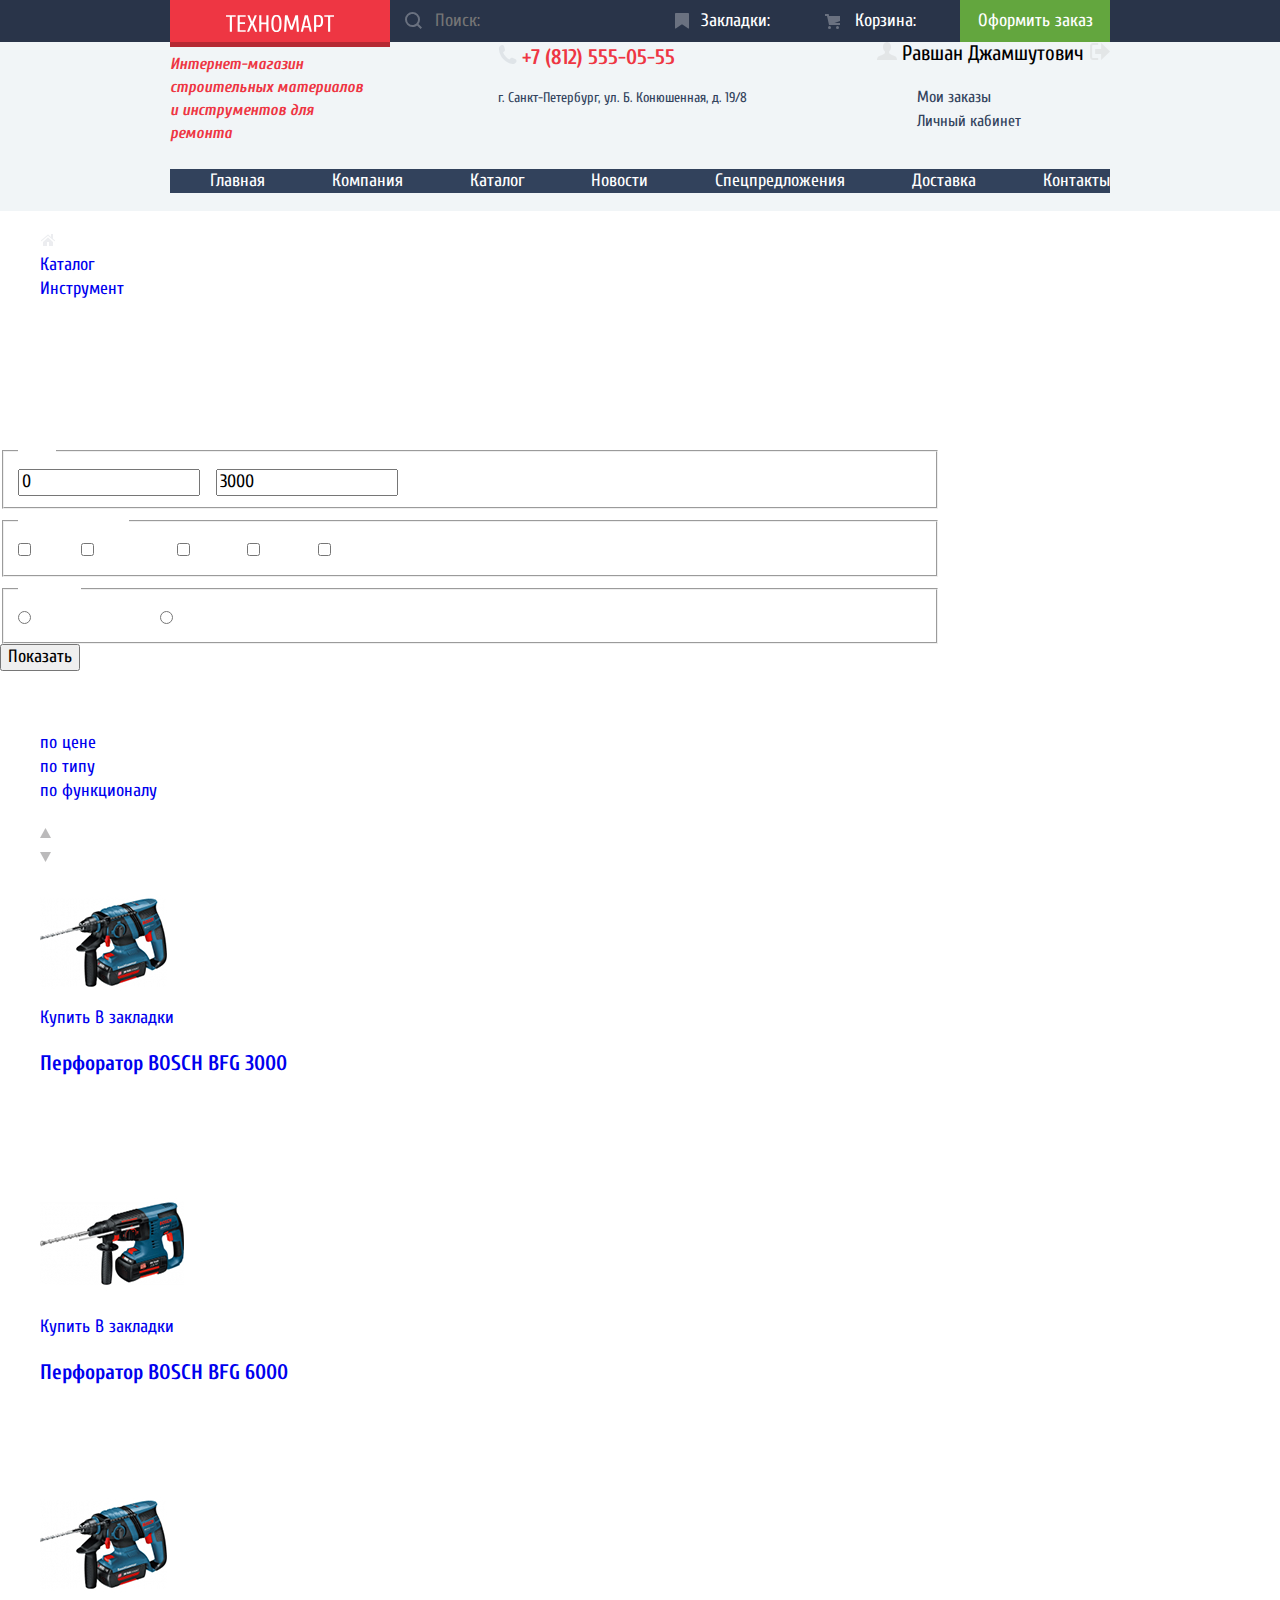
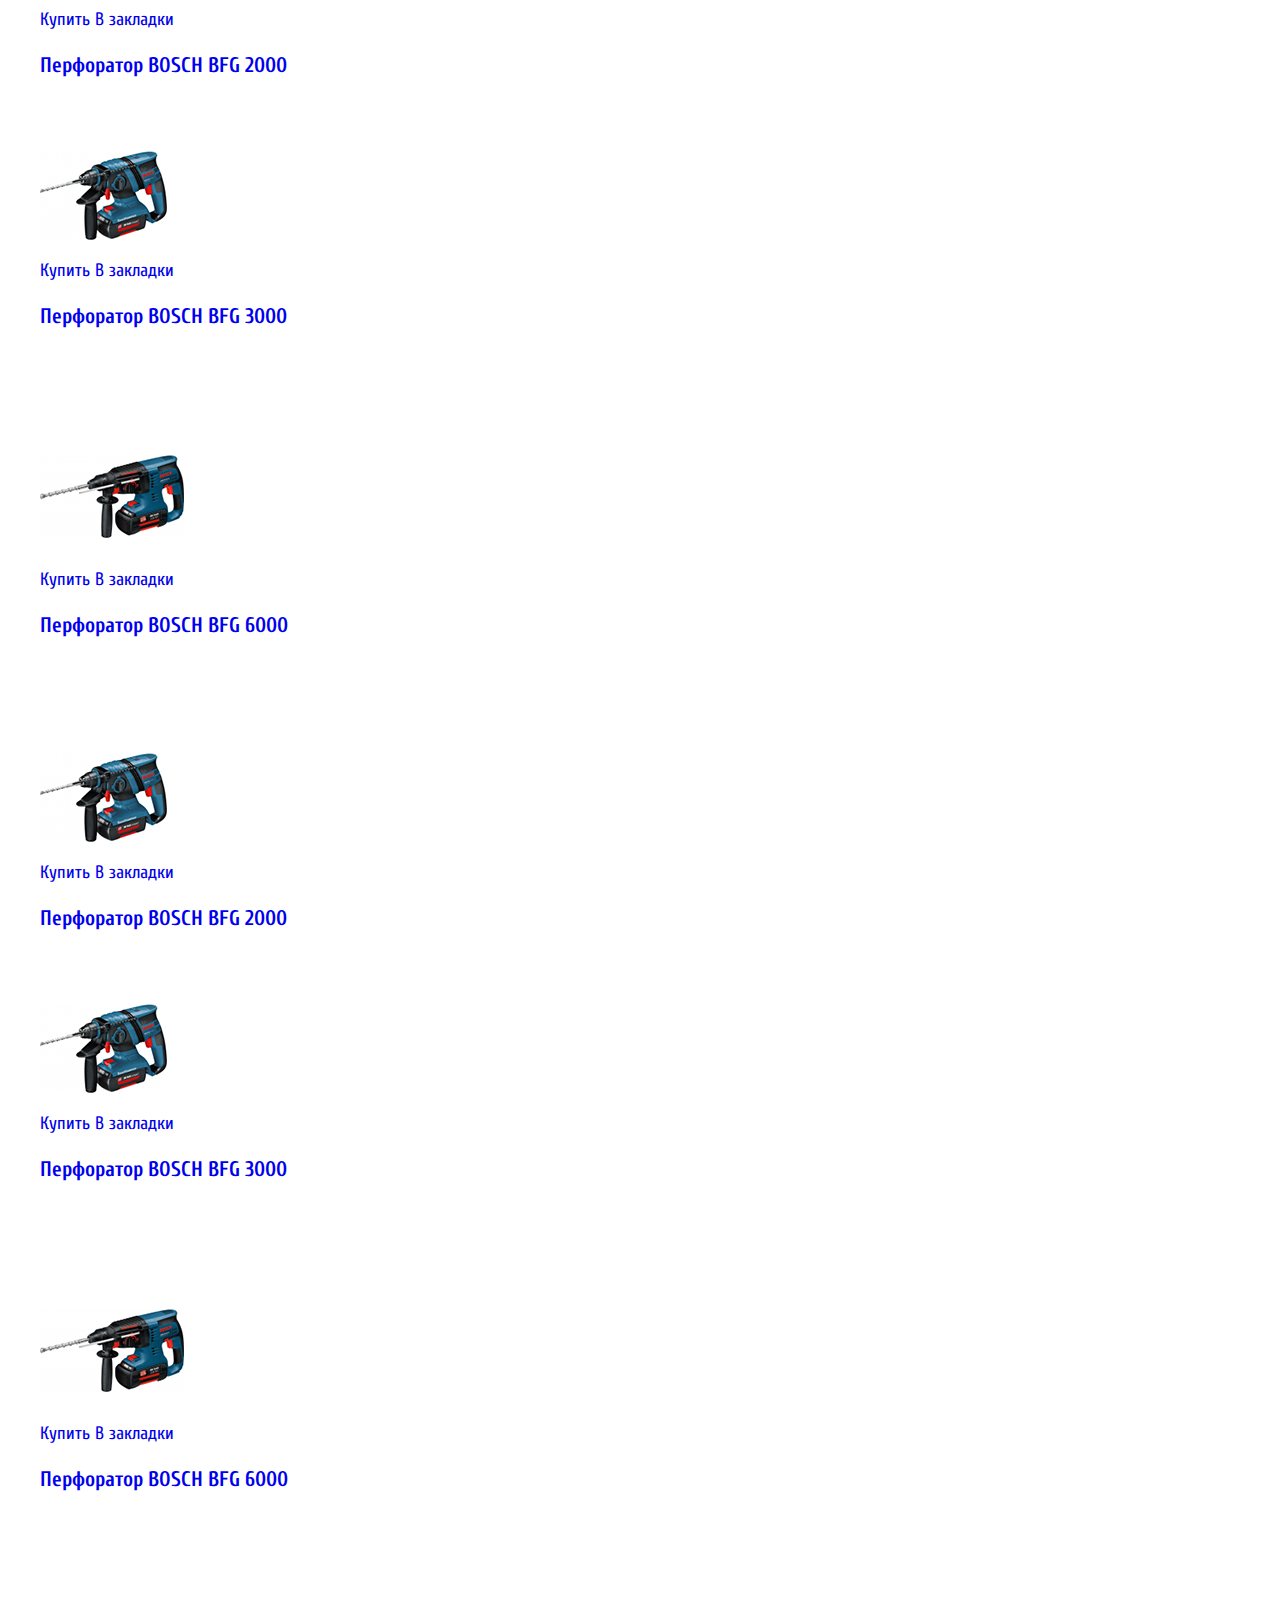
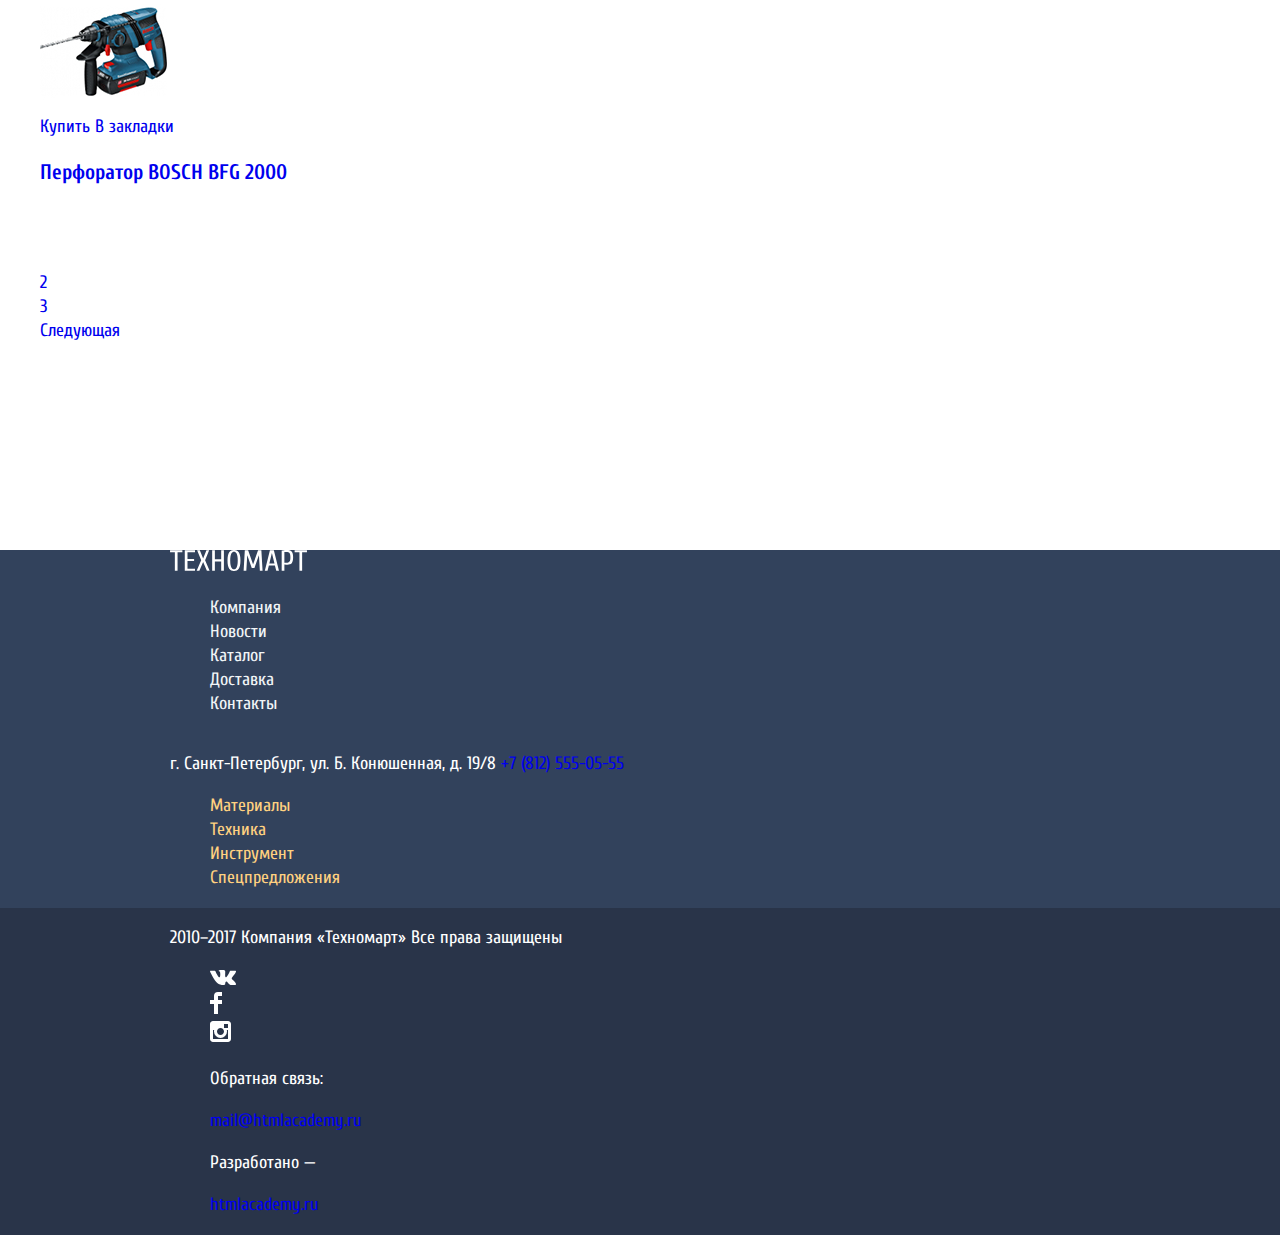
==== catalog.html @ f9fafc0a "доделала замечания" ====
<!DOCTYPE html>
<html lang="ru">
<head>
  <meta charset="utf-8">
  <title>HTML Academy: Техномарт</title>
  <link href="https://fonts.googleapis.com/css2?family=Cuprum:ital,wght@0,400;0,700;1,400;1,700&display=swap" rel="stylesheet">
  <link href="https://fonts.googleapis.com/css2?family=Cuprum:ital,wght@0,400;0,700;1,400;1,700&family=PT+Sans:wght@400;700&display=swap" rel="stylesheet">
  <link rel="stylesheet" href="css/normalize.css">
  <link rel="stylesheet" href="css/style.css">
</head>
<body>

<header class="header-block">
  <div class="header-top-wrapper">
    <div class="header-top">
      <a class="header-top__logo" aria-label="Логотип техномарт">
        <img src="img/logo-technomart.svg" width="108" height="18" alt="Техномарт">
      </a>
      <form class="header-top__search" method="get" action="https://echo.htmlacademy.ru/" name="search" autocomplete="off" aria-label="форма поиска">
        <label>
          <input class="header-top__search-field" type="search" name="search" placeholder="Поиск:">
          <svg xmlns="http://www.w3.org/2000/svg" width="17" height="17" viewBox="0 0 17 17"><path fill="#ffffff" d="M17 15.586l-3.542-3.542A7.465 7.465 0 0 0 15 7.5 7.5 7.5 0 1 0 7.5 15c1.71 0 3.282-.579 4.544-1.542L15.586 17 17 15.586zM2 7.5C2 4.467 4.467 2 7.5 2 10.532 2 13 4.467 13 7.5c0 3.032-2.468 5.5-5.5 5.5A5.506 5.506 0 0 1 2 7.5z"/>
          </svg>
        </label>
      </form>
      <div class="header-top__content-right">
        <a class="header-top__btn" href="#nowhere" aria-label="Перейти к закладкам">
          <svg xmlns="http://www.w3.org/2000/svg" width="14" height="16" viewBox="0 0 14 16">
            <path fill="#ffffff"
                  d="M14 15c0 .55-.368.741-.818.426l-5.363-3.765c-.45-.315-1.187-.315-1.637 
                  0L.818 15.426C.368 15.741 0 15.55 0 15V1c0-.55.45-1 1-1h12c.55 0 1 .45 1 1v14z"/>
          </svg>
          <span class="header-top__content-right--icons header-top__btn--bookmark">Закладки:</span>
        </a>
        <a class="header-top__btn" href="#nowhere" aria-label="Перейти к корзине">
          <svg xmlns="http://www.w3.org/2000/svg" width="15" height="15" viewBox="0 0 15 15">
            <circle fill="#ffffff" cx="4.5" cy="13.5" r="1.5"/>
            <circle fill="#ffffff" cx="12.5" cy="13.5" r="1.5"/>
            <path fill="#ffffff" d="M15 2H4.07l-.422-2H0v2h2.031l1.985 9H15V9H9.441L15 6.951z"/>
          </svg>
          <span class="header-top__content-right--icons header-top__btn--basket">Корзина:</span>
        </a>
        <a class="header-top__btn header-top__btn--green" href="#nowhere" aria-label="Перейти к корзине">
          <span class="header-top__content-right--icons header-top__btn--order">Оформить заказ</span>
        </a>
      </div>
    </div>
  </div>

  <div class="header-middle">
    <h1 class="header-middle__page-title">Интернет-магазин строительных материалов и инструментов для ремонта</h1>
    <div class="header-middle__phone-btn">
      <a class="header-middle__phone-number" href="tel:+78125550555" aria-label="Позвонить по тел +7 (812) 555-05-55">
        <svg xmlns="http://www.w3.org/2000/svg" width="19" height="19" viewBox="0 0 19 19">
          <path fill="#B7BFC8" d="M15.572 18.985h-.941c-4.129-.488-7.157-2.408-9.359-4.864C3.062 11.66 1.318 8.492.978
              4.228V3.084c.078-.774.459-1.304.898-1.757C2.425.766 3.25.044 4.002.019c.554-.018 1.5.38 1.879.899.329.446.504
              1.339.656 2.003.154.671.505 1.643.408 2.289-.148 1.007-1.487 1.434-1.879 2.166 1.307 3.135 3.443 5.439 6.293
              7.031.715-.392 1.346-1.572 2.332-1.595.359-.009.818.178 1.184.286.402.121.75.275 1.104.408.596.224 1.648.521
              2.004 1.021.365.513.57 1.356.49 1.879-.164 1.041-1.879 2.197-2.901 2.579z"/>
        </svg>
        +7 (812) 555-05-55
      </a>
      <p class="header-middle__adress">г. Санкт-Петербург, ул. Б. Конюшенная, д. 19/8</p>
    </div>

    <div class="header-middle__login">
      <a class="header-middle__btn-authorization" href="#nowhere">
        <svg xmlns="http://www.w3.org/2000/svg" width="20" height="18" viewBox="0 0 20 18">
          <path fill="#c5c5c5"  d="M17.881 14.166c-2.144-.735-4.256-1.666-5.207-2.39-.657-.501-.77-1.618-.517-2.415
          1.118-.903 1.864-2.477 1.864-4.278C14.021 2.276 12.221 0 10 0S5.979 2.276 5.979 5.083c0 1.801.746 3.374 1.863
          4.277.253.798.141 1.915-.517 2.416-.95.724-3.063 1.654-5.207 2.39S0 18 0 18h20s.025-3.099-2.119-3.834z"/>
        </svg>
        Равшан Джамшутович
        <svg xmlns="http://www.w3.org/2000/svg" width="21" height="17" viewBox="0 0 21 17">
          <g fill="#c5c5c5">
            <path fill="#c5c5c5" d="M21 8.5L12.125 0v6h-6v5h6v6z"/>
            <path fill="#c5c5c5"
                  d="M3.106 13.952V3.048c.018-.376.171-1.057 1.01-1.057h5.027V0H4.116C1.938 0 1.112 1.81 1.087
                  3.027v10.946C1.112 15.189 1.938 17 4.116 17h5.027v-1.99H4.116c-.839 0-.992-.683-1.01-1.058z"/>
          </g>
        </svg>
      </a>
      <ul class="header-middle__menu">
        <li>
          <a class="header-middle__menu-btn" href="#nowhere" aria-label="Перейти в заказы">Мои заказы</a>
        </li>
        <li>
          <a class="header-middle__menu-btn" href="#nowhere" aria-label="Перейти в личный кабинет">Личный кабинет</a>
        </li>
      </ul>
    </div>
  </div>

  <nav class="header-bottom">
    <ul class="header-bottom__navigation">
      <li>
        <a class="header-bottom__navigation--btn">Главная</a>
      </li>
      <li>
        <a class="header-bottom__navigation--btn" href="#nowhere" aria-label="Перейти к информации о компании">Компания</a>
      </li>
      <li>
        <a class="header-bottom__navigation--btn" href="catalog.html" aria-label="Перейти к обзору каталога">Каталог</a>
      </li>
      <li>
        <a class="header-bottom__navigation--btn" href="#nowhere" aria-label="Перейти к обзору новостей">Новости</a>
      </li>
      <li>
        <a class="header-bottom__navigation--btn" href="#nowhere" aria-label="Перейти к обзору спецпредложений">Спецпредложения</a>
      </li>
      <li>
        <a class="header-bottom__navigation--btn" href="#nowhere" aria-label="Перейти в раздел доставка">Доставка</a>
      </li>
      <li>
        <a class="header-bottom__navigation--btn" href="#nowhere" aria-label="Посмотреть контакты">Контакты</a>
      </li>
    </ul>
  </nav>
</header>

<main class="main-block-catalog">

  <ul class="breadcrumbs">
    <li>
      <a class="breadcrumbs__item" href="index.html">
        <svg xmlns="http://www.w3.org/2000/svg" width="15" height="12" viewBox="0 0 15 12">
          <g fill="#C1C6CE">
            <path d="M3 8v4h4V8h2v4h4V8L8 3.516z"/>
            <path
              d="M14.831 6.365L13 4.751V0h-2v2.987L8.332.635c-.02-.017-.043-.023-.064-.037a.465.465 0 0 
              0-.08-.047.551.551 0 0 0-.095-.024C8.062.521 8.032.515 8 .515c-.031 0-.061.006-.092.012a.46.46 
              0 0 0-.095.025c-.028.011-.053.029-.08.046-.021.014-.045.02-.064.037l-6.498 5.73a.501.501 0 0 0
                .33.875.497.497 0 0 0 .331-.125L8 1.677l6.169 5.438a.501.501 0 0 0 .662-.75z"/>
          </g>
        </svg>
      </a>
    </li>
    <li>
      <a class="breadcrumbs__item" href="catalog.html">Каталог</a>
    </li>
    <li>
      <a class="breadcrumbs__item" href="nowhere">Инструмент</a>
    </li>
    <li>
      <a class="breadcrumbs__item">Перфораторы</a>
    </li>
  </ul>

  <section class="main-block-page">
    <h2 class="main-block-page__title">Перфораторы</h2>
    <aside class="sidebar">
      <h3 class="sidebar__filter-name">Фильтр:</h3>
      <form class="sidebar-filter" method="get" action="https://echo.htmlacademy.ru/" name="filter">
        <fieldset class="filter-price">
          <legend>Цена:</legend>
          <div>
            <div></div>
            <div>
              <input type="number" value="0">
              <span>-</span>
              <input type="number" value="3000">
            </div>
          </div>
        </fieldset>
        <fieldset class="filter-producers">
          <legend>Производители:</legend>
          <label>
            <input type="checkbox" name="Bosch">
            <span>Bosch</span>
          </label>
          <label>
            <input type="checkbox" name="Интерскол">
            <span>Интерскол</span>
          </label>
          <label>
            <input type="checkbox" name="Makita">
            <span>Makita</span>
          </label>
          <label>
            <input type="checkbox" name="DeWalt">
            <span>DeWalt</span>
          </label>
          <label>
            <input type="checkbox" name="Hitachi">
            <span>Hitachi</span>
          </label>
        </fieldset>
        <fieldset class="filter-types">
          <legend>Питание:</legend>
          <label>
            <input type="radio" name="radio" value="accumulator">
            <span>Аккумуляторные</span>
          </label>
          <label>
            <input type="radio" name="radio" value="network">
            <span>Сетевые</span>
          </label>
        </fieldset>
        <button type="submit">Показать</button>
      </form>
    </aside>
    <div class="main-sort-block">
      <div class="sort-block">
        <p class="sort-block__filter-name">Сортировка</p>
        <ul>
          <li>
            <a class="sort-block__filter-item" href="#nowhere">по цене</a>
          </li>
          <li>
            <a class="sort-block__filter-item" href="#nowhere">по типу</a>
          </li>
          <li>
            <a class="sort-block__filter-item" href="#nowhere">по функционалу</a>
          </li>
        </ul>
        <ul class="sort-block__filter-icons">
          <li>
            <a class="sort-block__icon-up" href="#nowhere" aria-label="по возрастанию">
              <svg xmlns="http://www.w3.org/2000/svg" width="11" height="10" viewBox="0 0 11 10">
                <path fill="#231F20" d="M5.5 0L0 10h11z"/>
              </svg>
            </a>
          </li>
          <li>
            <a href="sort-block__icon-down" aria-label="по убыванию">
              <svg xmlns="http://www.w3.org/2000/svg" width="11" height="10" viewBox="0 0 11 10">
                <path fill="#231F20" d="M5.5 10L0 0h11"/>
              </svg>
            </a>
          </li>
        </ul>
      </div>
      <ul class="sort-block-catalog">
        <li>
          <article class="block-shop__item">
            <div class="block-shop__item-change">
              <a class="block-shop__image" href="#nowhere">
                <img src="img/bfg3000.jpg" width="127" height="112" alt="Перфоратор BOSCH BFG 3000">
              </a>
              <div class="block-shop__btn">
                <a href="#nowhere">Купить</a>
                <a href="#nowhere">В закладки</a>
              </div>
            </div>
            
            <div>
              <a href="#nowhere">
                <h3>Перфоратор BOSCH BFG 3000</h3>
              </a>
              <del>22500 Р.</del>
              <p>15500 Р.</p>
            </div>            
          </article>
        </li>
        <li>
          <article class="block-shop__item">
            <div class="block-shop__item-change">
              <a class="block-shop__image" href="#nowhere">
                <img src="img/bfg6000.jpg" width="144" height="128" alt="Перфоратор BOSCH BFG 6000">
              </a>
              <div class="block-shop__btn">
                <a href="#nowhere">Купить</a>
                <a href="#nowhere">В закладки</a>
              </div>
            </div>
           
            <div>
              <a href="#nowhere">
                <h3>Перфоратор BOSCH BFG 6000</h3>
              </a>
              <del>30500 Р.</del>
              <p>25500 Р.</p>
            </div>     
          </article>
        </li>
        <li>
          <article class="block-shop__item">
            <div class="block-shop__item-change">
              <a class="block-shop__image" href="#nowhere">
                <img src="img/bfg2000.jpg" width="127" height="112" alt="Перфоратор BOSCH BFG 2000">
              </a>
              <div class="block-shop__btn">
                <a href="#nowhere">Купить</a>
                <a href="#nowhere">В закладки</a>
              </div>
            </div>
            
            <div>
              <a href="#nowhere">
                <h3>Перфоратор BOSCH BFG 2000</h3>
              </a>
              <p>12500 Р.</p>
            </div>         
          </article>
        </li>
        <li>
          <article class="block-shop__item">
            <div class="block-shop__item-change">
              <a class="block-shop__image" href="#nowhere">
                <img  src="img/bfg3000.jpg" width="127" height="112" alt="Перфоратор BOSCH BFG 3000">
              </a>
              <div class="block-shop__btn">
                <a href="#nowhere">Купить</a>
                <a href="#nowhere">В закладки</a>
              </div>
            </div>
           
            <div>
              <a href="#nowhere">
                <h3>Перфоратор BOSCH BFG 3000</h3>
              </a>
              <del>22500 Р.</del>
              <p>15500 Р.</p>
            </div>           
          </article>
        </li>
        <li>
          <article class="block-shop__item">
            <div class="block-shop__item-change">
              <a class="block-shop__image" href="#nowhere">
                <img src="img/bfg6000.jpg" width="144" height="128" alt="Перфоратор BOSCH BFG 6000">
              </a>
              <div class="block-shop__btn">
                <a href="#nowhere">Купить</a>
                <a href="#nowhere">В закладки</a>
              </div>
            </div>
            
            <div>
              <a href="#nowhere">
                <h3>Перфоратор BOSCH BFG 6000</h3>
              </a>
              <del>30500 Р.</del>
              <p>25500 Р.</p>
            </div>
          </article>
        </li>
        <li>
          <article class="block-shop__item">
            <div class="block-shop__item-change">
              <a class="block-shop__image" href="#nowhere">
                <img src="img/bfg2000.jpg" width="127" height="112" alt="Перфоратор BOSCH BFG 2000">
              </a>
              <div class="block-shop__btn">
                <a href="#nowhere">Купить</a>
                <a href="#nowhere">В закладки</a>
              </div>
            </div>
            
            <div>
              <a href="#nowhere">
                <h3>Перфоратор BOSCH BFG 2000</h3>
              </a>
              <p>12500 Р.</p>
            </div>
          </article>
        </li>
        <li>
          <article class="block-shop__item">
            <div class="block-shop__item-change">
              <a class="block-shop__image" href="#nowhere">
                <img  src="img/bfg3000.jpg" width="127" height="112" alt="Перфоратор BOSCH BFG 3000">
              </a>
              <div class="block-shop__btn">
                <a href="#nowhere">Купить</a>
                <a href="#nowhere">В закладки</a>
              </div>
            </div>
            
            <div>
              <a href="#nowhere">
                <h3>Перфоратор BOSCH BFG 3000</h3>
              </a>
              <del>22500 Р.</del>
              <p>15500 Р.</p>
            </div>       
          </article>
        </li>
        <li>
          <article class="block-shop__item">
            <div class="block-shop__item-change">
              <a class="block-shop__image" href="#nowhere">
                <img src="img/bfg6000.jpg" width="144" height="128" alt="Перфоратор BOSCH BFG 6000">
              </a>
              <div class="block-shop__btn">
                <a href="#nowhere">Купить</a>
                <a href="#nowhere">В закладки</a>
              </div>
            </div>
            
            <div>
              <a href="#nowhere">
                <h3>Перфоратор BOSCH BFG 6000</h3>
              </a>
              <del>30500 Р.</del>
              <p>25500 Р.</p>
            </div>    
          </article>
        </li>
        <li>
          <article class="block-shop__item">
            <div class="block-shop__item-change">
              <a class="block-shop__image" href="#nowhere">
                <img src="img/bfg2000.jpg" width="127" height="112" alt="Перфоратор BOSCH BFG 2000">
              </a>
              <div class="block-shop__btn">
                <a href="#nowhere">Купить</a>
                <a href="#nowhere">В закладки</a>
              </div>
            </div>
            
            <div>
              <a href="#nowhere">
                <h3>Перфоратор BOSCH BFG 2000</h3>
              </a>
              <p>12500 Р.</p>
            </div>         
          </article>
        </li>
      </ul>
      <ul class="pagination">
        <li>
          <a class="pagination__btn">1</a>
        </li>
        <li>
          <a class="pagination__btn" href="#nowhere">2</a>
        </li>
        <li>
          <a class="pagination__btn" href="#nowhere">3</a>
        </li>
        <li>
          <a class="pagination__btn" href="#nowhere">Следующая</a>
        </li>
      </ul>
    </div>
  </section>

  <section class="block-shop-description">
      <h2>Пара слов о перфораторах</h2>
      <p>Перфоратор — универсальный строительный инструмент. Предназначен для сверления и долбления отверстий в кирпиче,
        бетоне и камне.<br>
        Существуют электромеханические и пневматические перфораторы. Современные модели могут выполнять функции дрели,
        шуруповерта и отбойного молотка. В ассортиментном ряду есть выбор «трехрежимников»: в одном устройстве будут совмещены отбойный молоток и ударная
        дрель.
      </p>
  </section>
</main>

<footer class="footer-block">
  <div class="footer-top">
    <a class="footer-top__logo">
      <img src="img/logo-technomart.svg" width="137" height="22" alt="Техномарт">
    </a>
    <ul class="footer-top__navigation--white">
      <li>
        <a class="navigation--white__btn" href="index.html">Компания</a>
      </li>
      <li>
        <a class="navigation--white__btn" href="#nowhere">Новости</a>
      </li>
      <li>
        <a class="navigation--white__btn" href="catalog.html">Каталог</a>
      </li>
      <li>
        <a class="navigation--white__btn" href="#nowhere">Доставка</a>
      </li>
      <li>
        <a class="navigation--white__btn" href="#nowhere">Контакты</a>
      </li>
    </ul>
  </div>
  <div class="footer-middle">
    <p class="footer-middle__adress">
      <span>г. Санкт-Петербург, ул. Б. Конюшенная, д. 19/8</span>
      <a href="tel:+78125550555">+7 (812) 555-05-55</a>
    </p>
    <ul class="footer-middle__navigation--yell">
      <li>
        <a class="navigation--yell__btn" href="#nowhere">Материалы</a>
      </li>
      <li>
        <a class="navigation--yell__btn" href="#nowhere">Техника</a>
      </li>
      <li>
        <a class="navigation--yell__btn" href="#nowhere">Инструмент</a>
      </li>
      <li>
        <a class="navigation--yell__btn" href="#nowhere">Спецпредложения</a>
      </li>
    </ul>
  </div>
  
  <div class="footer-bottom-wrapper">
    <div class="footer-bottom">
      <p>2010–2017 Компания «Техномарт» Все права защищены</p>
      <ul class="footer-bottom__icons-list">
        <li>
          <a class="icons-list__btn" href="#nowhere">
            <img src="img/icon-vk.svg" width="26" height="15" alt="Перейти по ссылке Вконтакте">
          </a>
        </li>
        <li>
          <a class="icons-list__btn" href="#nowhere">
            <img src="img/icon-fb.svg" width="12" height="22" alt="Перейти по ссылке Фейсбук">
          </a>
        </li>
        <li>
          <a class="icons-list__btn" href="#nowhere">
            <img src="img/icon-insta.svg" width="21" height="21" alt="Перейти по ссылке инстаграмм">
          </a>
        </li>
      </ul>
      <ul class="footer-bottom__links-list">
        <li>
          <p>Обратная связь:</p>
          <a class="links-list__btn" href="mailto:mail@htmlacademy.ru">mail@htmlacademy.ru</a>
        </li>
        <li>
          <p>Разработано —</p>
          <a class="links-list__btn" href="https://htmlacademy.ru/intensive/htmlcss">htmlacademy.ru</a>
        </li>
      </ul>
    </div>
  </div>
    
</footer>

</body>
</html>
---- css/style.css ----
/* Variables */
:root {
  --basic-blue:#32425C;
  --basic-dark-blue:#293449;
  --basic-light-blue:#F1F5F7;
  --basic-extra-light: #F9F5F0;
  --basic-grey:#F7F3EC;
  --basic-background:#888888;
  --basic-light:#F1F5F7;
  --basic-color:#FFFFFF;
  --basic-red:#EE3643;

  --slide-1:#FFBF47;
  --slide-2:#3BBCE3;
  --slide-3:#DC91D8;
  --slide-4:#8ED78F;

  --special-blue:#32425C;
  --special-yellow:#FFD180;
  --special-white:#F3F7F9;
  --special-black:#000000;
  --special-green:#63A63E;  
  --yellow-font:#FFD180;

  --header-top__btn-active:#161d29;
  --header-top__btn-hover-focus:#212a3a;
  --header-logo-active:#ba2732;
  --header-logo-hover-focus:#ca2c37;
  --header-top__btn---green-active:#518534;
  --header-top__btn--green-hover-focus:#5fbb2d;
  --section-catalog-name:#F2F6F8;
  --filter-name:#F7F3EC;
  --navigation-active:#1d2739;
  --navigation-hover-focus:#293449;
  --header-login-active:#C5C5C5;
  
  --content-width:940px;
}
  /* Global */

body {
  min-width: 940px;
  margin: 0;
  padding: 0;
  font-family: "Cuprum", Arial, sans-serif;
  font-size: 18px;
  line-height: 24px;
  font-weight: normal;
  color: var(--basic-color);
  background-color: var(--basic-color);
  background-repeat: no-repeat;
  display: grid;
  grid-template-rows: min-content 1fr min-content;
}
a {
  text-decoration: none;
}

img {
  max-width: 100%;
  height: auto;
}
svg{
  fill: var(--basic-color);
	opacity: 0.3;
}
.visually-hidden {
	position: absolute;
	height: 1px;
	width: 1px;
	margin: -1px;
	border: 0;
	padding: 0;
	clip: rect(0 0 0 0);
  overflow: hidden;
}
.red-btn {
  display: block;
  min-height: 38px;
  padding-top: 11px;
	color: var(--basic-color);
	text-align: center;
	text-transform: uppercase;
	border: none;
	border-radius: 3px;
  background-color: var(--basic-red);
}

  /* Header top */
  
.header-block{
  display: flex;
  flex-direction: column;
  align-items: center;
  width: 100%;
  background-color: var(--basic-light-blue);
}

.header-top-wrapper{
  display: flex;
  justify-content: center;
  width: 100%;
  background-color: var(--basic-dark-blue);
}

.header-top{
  width: var(--content-width);
  height: 42px;
  display: flex;
  justify-content: space-between;
  align-items: flex-start;
}
 
.header-top__logo{
  width: 220px;
	height: 47px;
	background-color: var(--basic-red);
  box-shadow: inset 0px -5px 0px rgba(0, 0, 0, 0.24);
  display: flex;
  justify-content: center;
}
.header-top__logo:hover,
.header-top__logo:focus {
	background-color: var(--header-logo-hover-focus);
}
.header-top__logo:active{
  background-color: var(--header-logo-active)
}
.header-top__search{
  position: relative;
  flex-grow: 1;
}
.header-top__search svg{
  position: absolute;
  top: 12px;
  left: 15px;
}
.header-top__search-field{
  background-color: var(--basic-dark-blue);
  border: none;
  position: absolute;
  top: 10px;
  left: 43px;
  width: 270px;
  color: var(--basic-color);
  text-align: left;
}
.header-top__search-field:hover {
	background-color: var(--basic-color);
}

.header-top__search-field:focus {
	color:var(--special-black);
  background-color: var(--basic-color);
}

.header-top__content-right{
  min-width:430px;
  display: flex;
}

.header-top__btn{
  display: flex;
  justify-content: center;
  align-items: center;
  color: var(--basic-color);
  position: relative;
  width: 150px;
  height: 42px;
}
.header-top__content-right a:hover,
.header-top__content-right a:focus {
	background-color: var(--header-top__btn-hover-focus)
}

.header-top__content-right a:active {
	color: rgba(255, 255, 255, 0.6);
  background-color: var(--header-top__btn-active);
}
.header-top__btn--green {
  background-color: var(--special-green);
}
.header-top__content-right .header-top__btn--green:hover,
.header-top__content-right .header-top__btn--green:focus {
	background-color: var(--header-top__btn--green-hover-focus)
}

.header-top__content-right .header-top__btn--green:active {
	color: rgba(255, 255, 255, 0.5);
	background-color: var(--header-top__btn---green-active) ;
}
.header-top__btn svg{
  position: absolute;
  left: 15px;
}


/* Header middle */
.header-middle {
  display: flex;
  justify-content: space-between;
  width: var(--content-width);
}

.header-middle__page-title {
  max-width: 197px;
  max-height: 71px;
  color: var(--basic-red);
  font-style: italic;
  font-size: 16px;
  line-height: 23px;
}

.header-middle__phone-number{
  max-width: 270px;
  max-height: 45px;
  color: var(--basic-red);
  border-color: var(--special-white);
}
.header-middle__phone-number{
  font-weight: bold;
  font-size: 21px;
  line-height: 30px;
  color: var(--basic-red);
}
.header-middle__adress{
  font-size: 14px;
  color: var(--special-blue);
}
.header-middle__authorization,
.header-middle__menu {
  list-style: none;
}
.header-middle__btn-login{
  font-size: 21px;
  line-height: 21px;
  color: var(--special-black);
}
.header-middle__menu-btn{
  font-size: 16px;
  line-height: 18px;
  color:var(--special-blue);
}
.header-middle__btn-login:hover,
.header-middle__btn-login:focus,
.header-middle__menu-btn:hover,
.header-middle__menu-btn:focus {
	color: var(--basic-red);
}

.header-middle__btn-login:active,
.header-middle__menu-btn:active {
	color:var(--header-login-active);
	outline: none;
}
.header-middle__btn-authorization{
  font-size: 21px;
  line-height: 21px;
  color: var(--special-black);
}
.header-middle__btn-authorization:hover,
.header-middle__btn-authorization:focus{
  color: var(--special-black);
}
.header-middle__btn-authorization:active{
  color: rgba(255, 255, 255, 0.5);
}

/* Header bottom */
.header-bottom{
  width: var(--content-width);
}

.header-bottom__navigation{
  list-style: none;
  display: flex;
  justify-content: space-between;
  background-color: var(--special-blue);
}

.header-bottom__navigation--btn{
  color: var(--basic-color);
}

.header-bottom__navigation--btn:hover,
.header-bottom__navigation--btn:focus {
	background-color: var(--navigation-hover-focus);
}

.header-bottom__navigation--btn:active {
	color: rgba(255, 255, 255, 0.5);
	background-color: var(--navigation-active);
}

/* Main index.html */

/* Слайдер */
.main-blocks {
  display: flex;
  flex-direction: column;
  align-items: center;
  color: var(--special-black);
  width: 100%;
}
.main-promo-slider{
  width: var(--content-width);
  display:grid;
  grid-template-columns: 1fr 1fr 1fr;
  grid-template-rows: min-content min-content min-content;
  gap: 20px;
}
.main-promo-slider__title{
  font-weight: bold;
  font-size: 24px;
  line-height: 30px;
  color: var(--basic-color);
}
.main-promo-slider__btn{
  text-transform: uppercase;
  width: 135px;
  height:38px;
  font-size: 14px;
  line-height: 18px;
  color: var(--basic-color);
}

.main-promo-slider__card:first-of-type,
.main-promo-slider__card:last-of-type{
  background-color: var(--slide-1);
}
.main-promo-slider__card:nth-last-of-type(2){
  background-color: var(--slide-4);
}
.main-promo-slider__card:nth-of-type(2){
  background-color: var(--slide-2);
}
.main-promo-slider__card:nth-of-type(3){
  background-color: var(--slide-3);
}
.main-promo-slider__card{
  height: 123px;
}
.main-promo-slider__card--radio{
  background-image: url("/img/Object.jpg");
  width: 620px;
  height: 266px;
  grid-row-start: 2;
  grid-row-end: 4;
  grid-column-start: 1;
  grid-column-end: 3;
}
/* Популярные товары , Популярные производители */
.main-promo-block{
  width: var(--content-width);
  display:flex;
  flex-direction: column;
}
.main-promo-block__head{
  width: var(--content-width);
  background-color: var(--basic-extra-light);
  display:flex;
  justify-content: space-between;
}
.main-promo-block__title{
  font-size: 30px;
  line-height: 30px;
  text-transform: uppercase;
  color: var(--basic-blue);
}

.block-shop{
  list-style: none;
  display:flex;
  justify-content: flex-start;
}
.block-shop__item{
  widows: 220px;
  max-height: 318px;
}
.block-firms{
  list-style: none;
  display:flex;
  flex-direction: row;
  flex-wrap: wrap;
}
.block-firms__item{
  display: block;
  width:220px;
  max-height: 145px;
}
/* Сервисы */

.main-service-block{
  display: flex;
  align-items: center;
  flex-direction: column;
  background-color: var(--basic-light);
  width: var(--content-width);
}

.main-service-block__info{
  width: var(--content-width);
  display:flex;
  justify-content: space-around;
}

.service-description__point h3{
  font-size: 30px;
  line-height: 30px;
  text-transform: uppercase;
  color: var(--basic-blue);
}
.main-service-block p{
  font-family: PT Sans;
  font-size: 13px;
}

.delivery-info{
  color: var(--special-black);
}
.main-service-block__list,
.service-description {
  list-style: none;
}

/* Main catalog.html*/
.main-block-catalog{
  width: var(--content-width);
}

/* Footer */
.footer-block{
  display: flex;
  flex-direction: column;
  align-items: center;
  background-color: var(--basic-blue);
  width: 100%;
}
.footer-bottom-wrapper{
  display: flex;
  justify-content: center;
  width: 100%;
  background-color: var(--basic-dark-blue);
}
.footer-top,
.footer-middle,
.footer-bottom{
  width: var(--content-width);
}

.navigation--white__btn {
  color: var(--basic-light-blue);
}
.navigation--yell__btn{
  color: var(--yellow-font);
}
.footer-top__navigation--white,
.footer-middle__navigation--yell,
.footer-bottom__icons-list,
.footer-bottom__links-list{
  list-style: none;
}
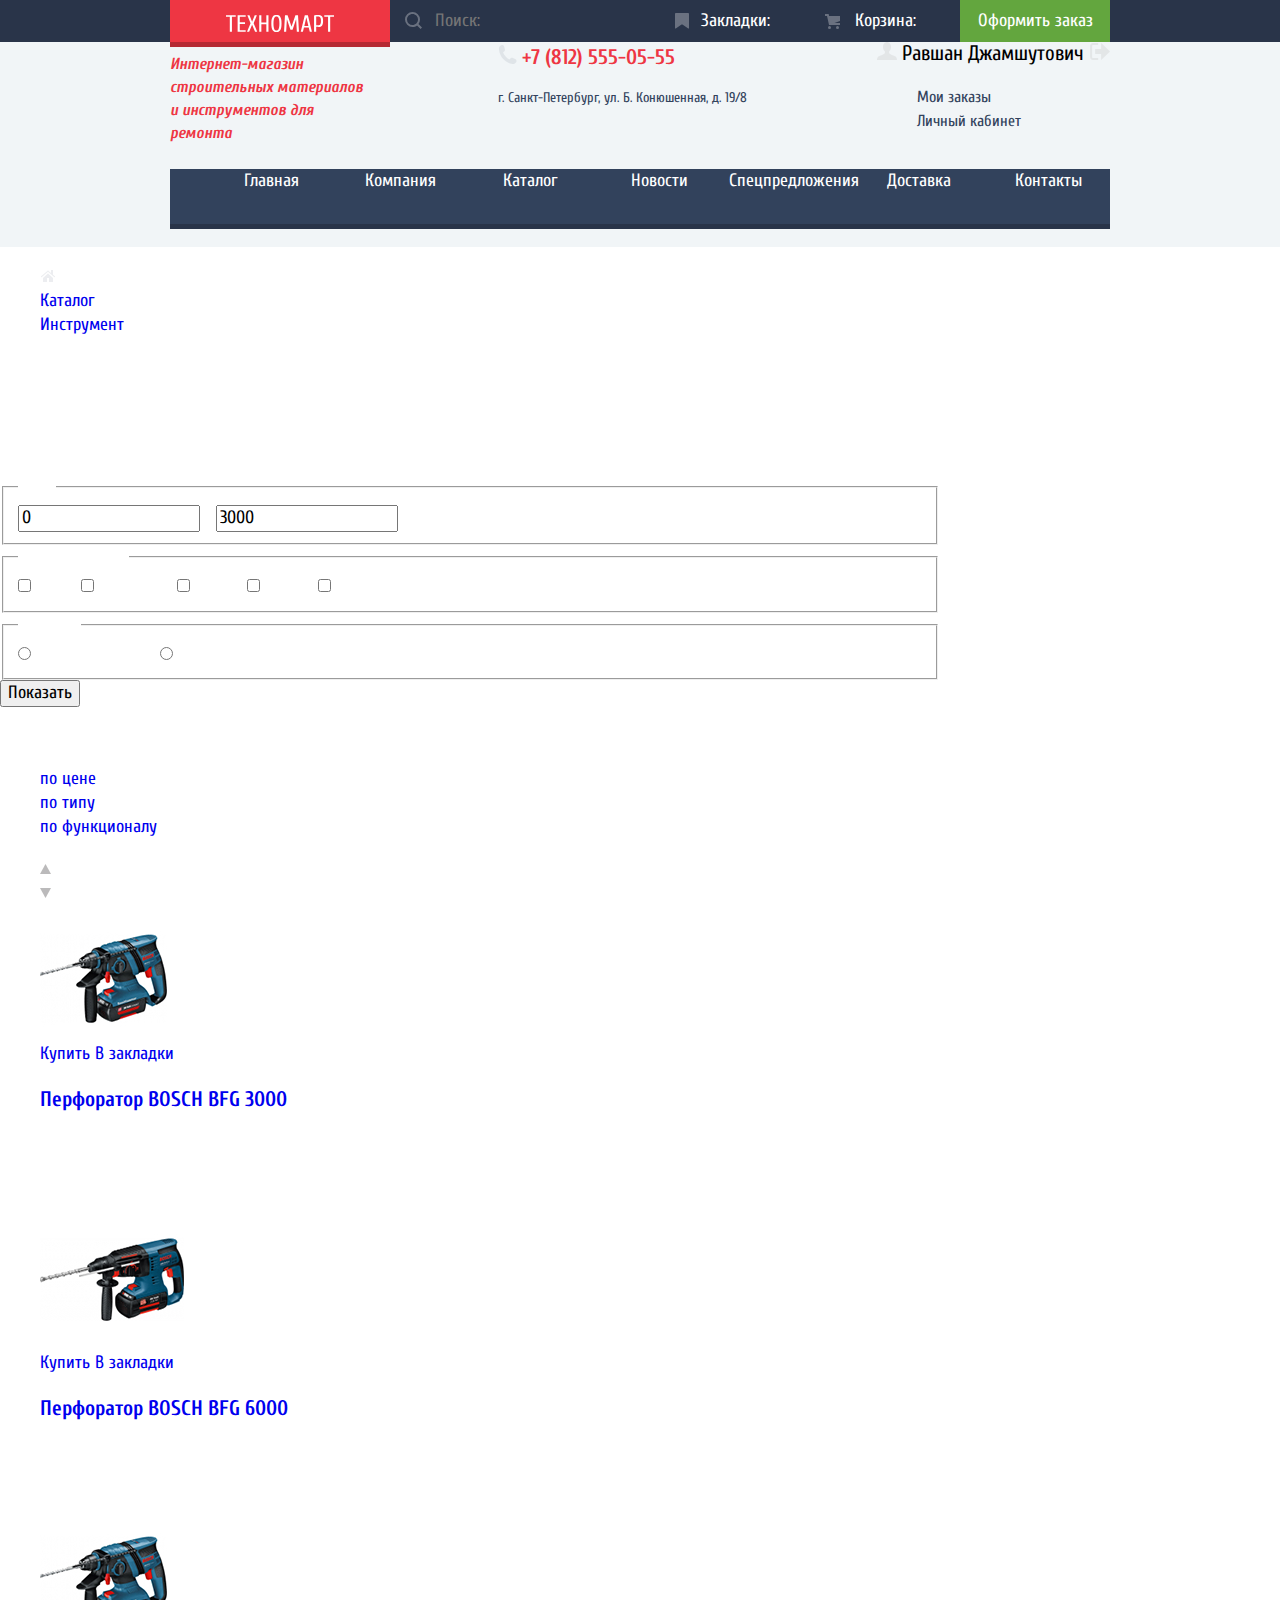
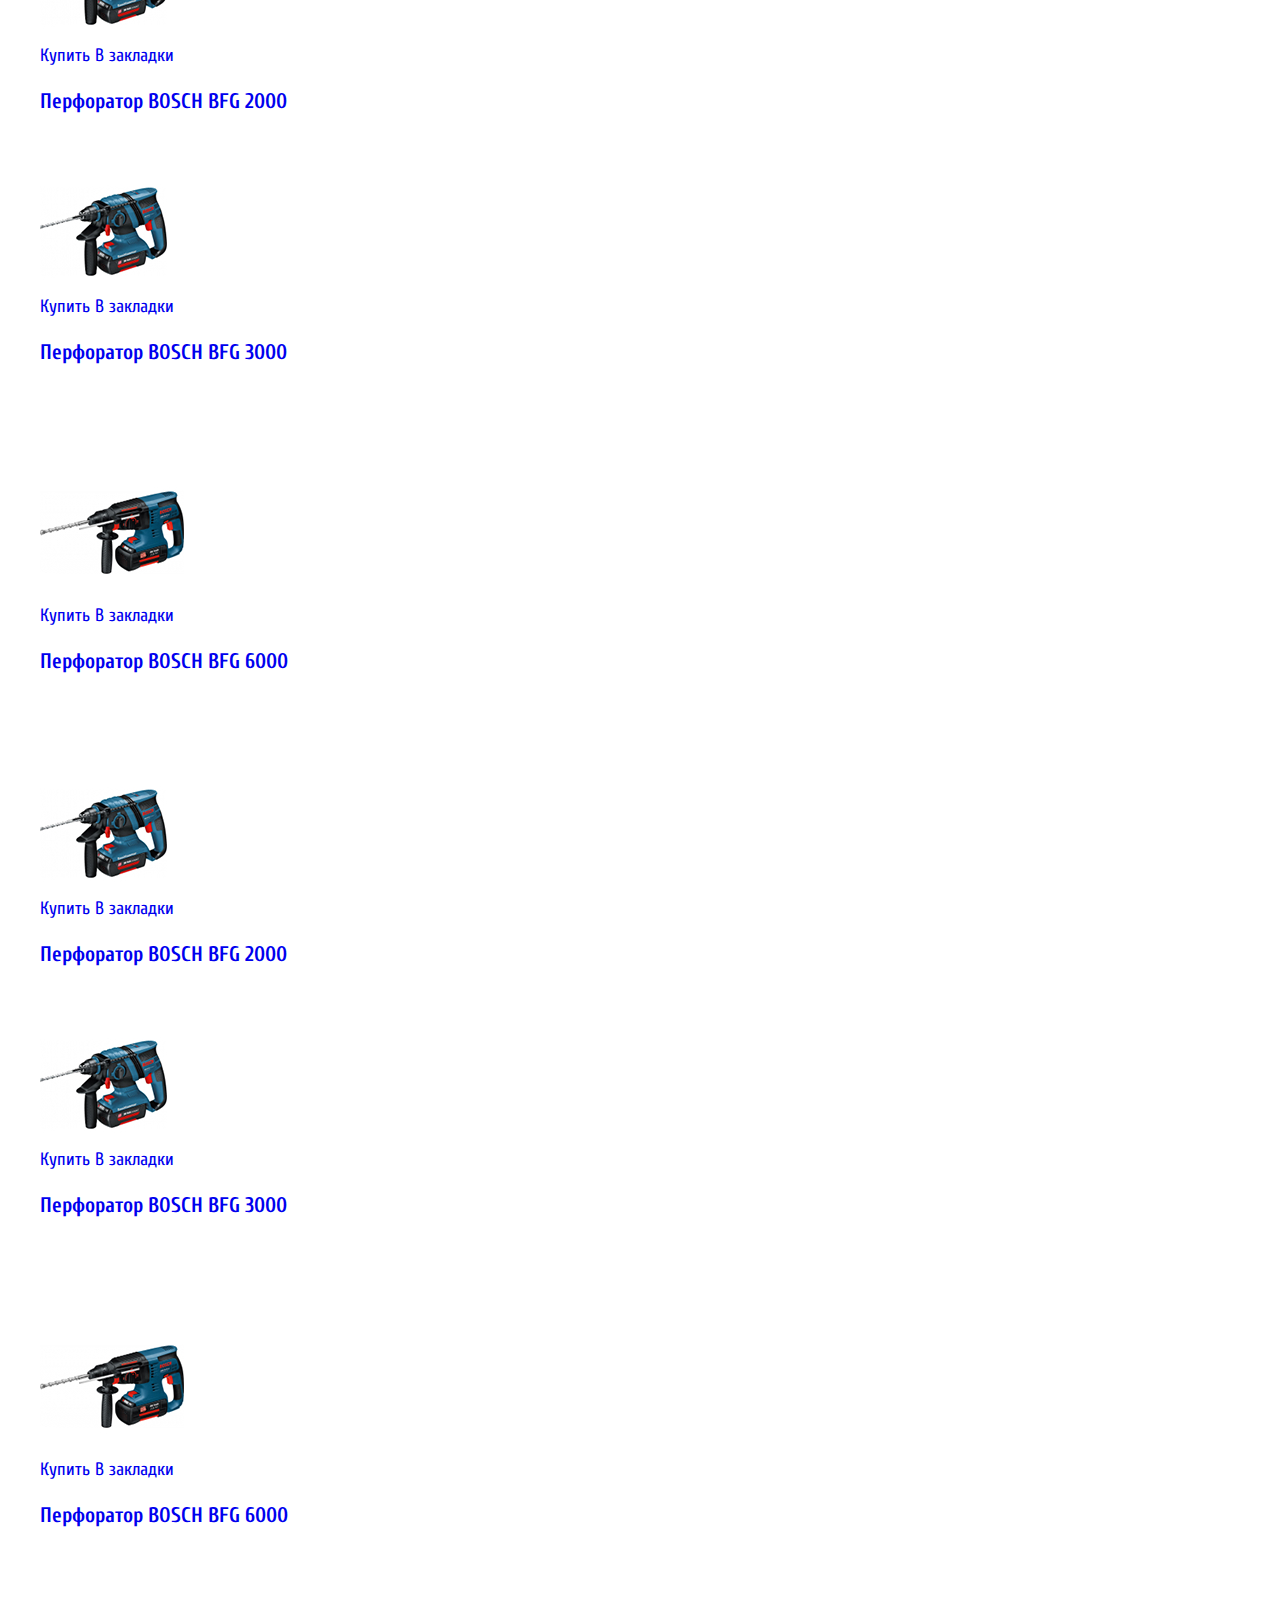
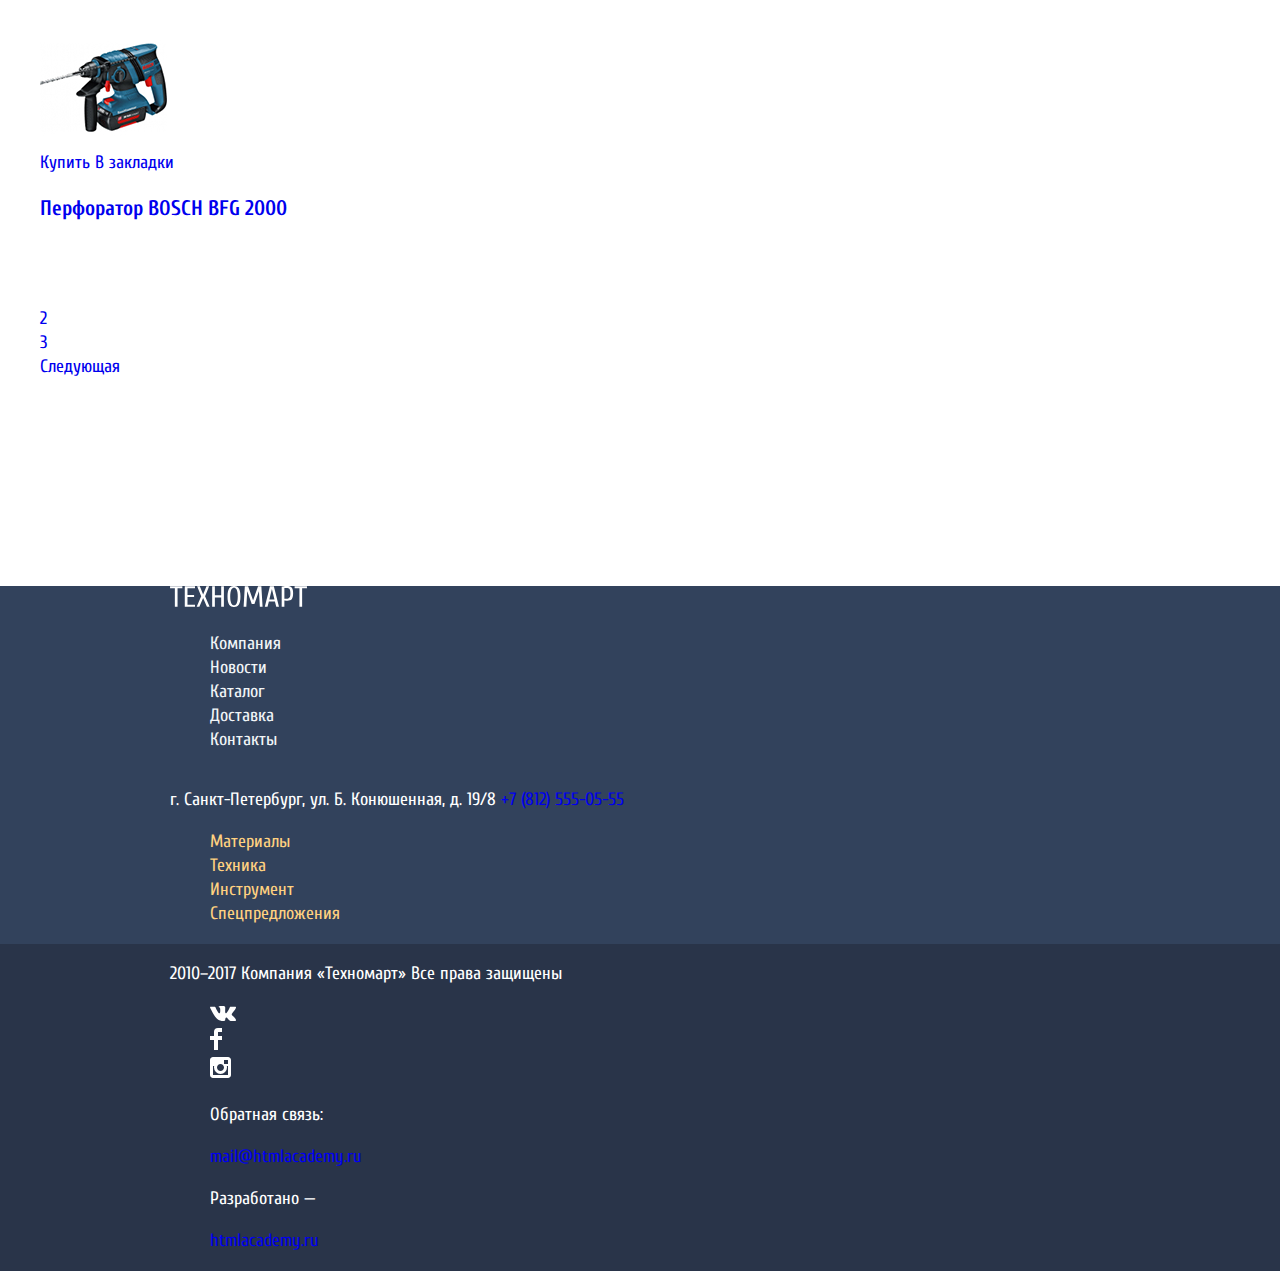
==== commit 0421d290: "доб" ====
--- a/catalog.html
+++ b/catalog.html
@@ -93,26 +93,26 @@
 
   <nav class="header-bottom">
     <ul class="header-bottom__navigation">
-      <li>
-        <a class="header-bottom__navigation--btn">Главная</a>
-      </li>
-      <li>
-        <a class="header-bottom__navigation--btn" href="#nowhere" aria-label="Перейти к информации о компании">Компания</a>
-      </li>
-      <li>
-        <a class="header-bottom__navigation--btn" href="catalog.html" aria-label="Перейти к обзору каталога">Каталог</a>
-      </li>
-      <li>
-        <a class="header-bottom__navigation--btn" href="#nowhere" aria-label="Перейти к обзору новостей">Новости</a>
-      </li>
-      <li>
-        <a class="header-bottom__navigation--btn" href="#nowhere" aria-label="Перейти к обзору спецпредложений">Спецпредложения</a>
-      </li>
-      <li>
-        <a class="header-bottom__navigation--btn" href="#nowhere" aria-label="Перейти в раздел доставка">Доставка</a>
-      </li>
-      <li>
-        <a class="header-bottom__navigation--btn" href="#nowhere" aria-label="Посмотреть контакты">Контакты</a>
+      <li class="header-bottom__navigation-item">
+        <a class="header-bottom__navigation-btn">Главная</a>
+      </li>
+      <li class="header-bottom__navigation-item">
+        <a class="header-bottom__navigation-btn" href="#nowhere" aria-label="Перейти к информации о компании">Компания</a>
+      </li>
+      <li class="header-bottom__navigation-item">
+        <a class="header-bottom__navigation-btn" href="catalog.html" aria-label="Перейти к обзору каталога">Каталог</a>
+      </li>
+      <li class="header-bottom__navigation-item">
+        <a class="header-bottom__navigation-btn" href="#nowhere" aria-label="Перейти к обзору новостей">Новости</a>
+      </li>
+      <li class="header-bottom__navigation-item">
+        <a class="header-bottom__navigation-btn" href="#nowhere" aria-label="Перейти к обзору спецпредложений">Спецпредложения</a>
+      </li>
+      <li class="header-bottom__navigation-item">
+        <a class="header-bottom__navigation-btn" href="#nowhere" aria-label="Перейти в раздел доставка">Доставка</a>
+      </li>
+      <li class="header-bottom__navigation-item">
+        <a class="header-bottom__navigation-btn" href="#nowhere" aria-label="Посмотреть контакты">Контакты</a>
       </li>
     </ul>
   </nav>
@@ -453,19 +453,19 @@
     </a>
     <ul class="footer-top__navigation--white">
       <li>
-        <a class="navigation--white__btn" href="index.html">Компания</a>
-      </li>
-      <li>
-        <a class="navigation--white__btn" href="#nowhere">Новости</a>
-      </li>
-      <li>
-        <a class="navigation--white__btn" href="catalog.html">Каталог</a>
-      </li>
-      <li>
-        <a class="navigation--white__btn" href="#nowhere">Доставка</a>
-      </li>
-      <li>
-        <a class="navigation--white__btn" href="#nowhere">Контакты</a>
+        <a class="navigation-white__btn" href="index.html">Компания</a>
+      </li>
+      <li>
+        <a class="navigation-white__btn" href="#nowhere">Новости</a>
+      </li>
+      <li>
+        <a class="navigation-white__btn" href="catalog.html">Каталог</a>
+      </li>
+      <li>
+        <a class="navigation-white__btn" href="#nowhere">Доставка</a>
+      </li>
+      <li>
+        <a class="navigation-white__btn" href="#nowhere">Контакты</a>
       </li>
     </ul>
   </div>
@@ -476,16 +476,16 @@
     </p>
     <ul class="footer-middle__navigation--yell">
       <li>
-        <a class="navigation--yell__btn" href="#nowhere">Материалы</a>
-      </li>
-      <li>
-        <a class="navigation--yell__btn" href="#nowhere">Техника</a>
-      </li>
-      <li>
-        <a class="navigation--yell__btn" href="#nowhere">Инструмент</a>
-      </li>
-      <li>
-        <a class="navigation--yell__btn" href="#nowhere">Спецпредложения</a>
+        <a class="navigation-yell__btn" href="#nowhere">Материалы</a>
+      </li>
+      <li>
+        <a class="navigation-yell__btn" href="#nowhere">Техника</a>
+      </li>
+      <li>
+        <a class="navigation-yell__btn" href="#nowhere">Инструмент</a>
+      </li>
+      <li>
+        <a class="navigation-yell__btn" href="#nowhere">Спецпредложения</a>
       </li>
     </ul>
   </div>
--- a/css/style.css
+++ b/css/style.css
@@ -270,24 +270,30 @@
 .header-bottom{
   width: var(--content-width);
 }
-
 .header-bottom__navigation{
   list-style: none;
-  display: flex;
-  justify-content: space-between;
+	display: flex;
+	justify-content: space-between;
+	box-shadow: inset 0px -5px 0px var(--navigation-hover-focus);
   background-color: var(--special-blue);
 }
 
-.header-bottom__navigation--btn{
-  color: var(--basic-color);
-}
-
-.header-bottom__navigation--btn:hover,
-.header-bottom__navigation--btn:focus {
+.header-bottom__navigation-item{
+  padding-inline-start: none;
+  text-align: center;
+  width: 122px;
+  height: 60px;
+}
+.header-bottom__navigation-btn{
+  color: var(--basic-color);
+}
+
+.header-bottom__navigation-item:hover,
+.header-bottom__navigation-item:focus {
 	background-color: var(--navigation-hover-focus);
 }
 
-.header-bottom__navigation--btn:active {
+.header-bottom__navigation-item:active {
 	color: rgba(255, 255, 255, 0.5);
 	background-color: var(--navigation-active);
 }
@@ -323,7 +329,15 @@
   line-height: 18px;
   color: var(--basic-color);
 }
-
+.main-promo-slider__btn{
+  display: block;
+}
+.main-promo-slider__card{
+  display: flex;
+  justify-content: space-around;
+  align-items: center;
+  
+}
 .main-promo-slider__card:first-of-type,
 .main-promo-slider__card:last-of-type{
   background-color: var(--slide-1);
@@ -340,7 +354,7 @@
 .main-promo-slider__card{
   height: 123px;
 }
-.main-promo-slider__card--radio{
+.main-promo-slider__card-radio{
   background-image: url("/img/Object.jpg");
   width: 620px;
   height: 266px;
@@ -349,6 +363,28 @@
   grid-column-start: 1;
   grid-column-end: 3;
 }
+.slider-radio-card__title{
+  font-weight: bold;
+  font-size: 36px;
+  line-height: 36px;
+  text-transform: uppercase;
+  color:var(--basic-color);
+}
+.slider-radio-card p{
+  color:var(--basic-color);
+}
+.radio-icon__left{
+  width: 22px;
+	height: 40px;
+  background: url("../img/icon-left.svg") no-repeat;
+  border:none;
+}
+.radio-icon__right{
+  width: 22px;
+	height: 40px;
+  background: url("../img/icon-right.svg") no-repeat;
+  border:none;
+}
 /* Популярные товары , Популярные производители */
 .main-promo-block{
   width: var(--content-width);
@@ -448,10 +484,10 @@
   width: var(--content-width);
 }
 
-.navigation--white__btn {
+.navigation-white__btn {
   color: var(--basic-light-blue);
 }
-.navigation--yell__btn{
+.navigation-yell__btn{
   color: var(--yellow-font);
 }
 .footer-top__navigation--white,
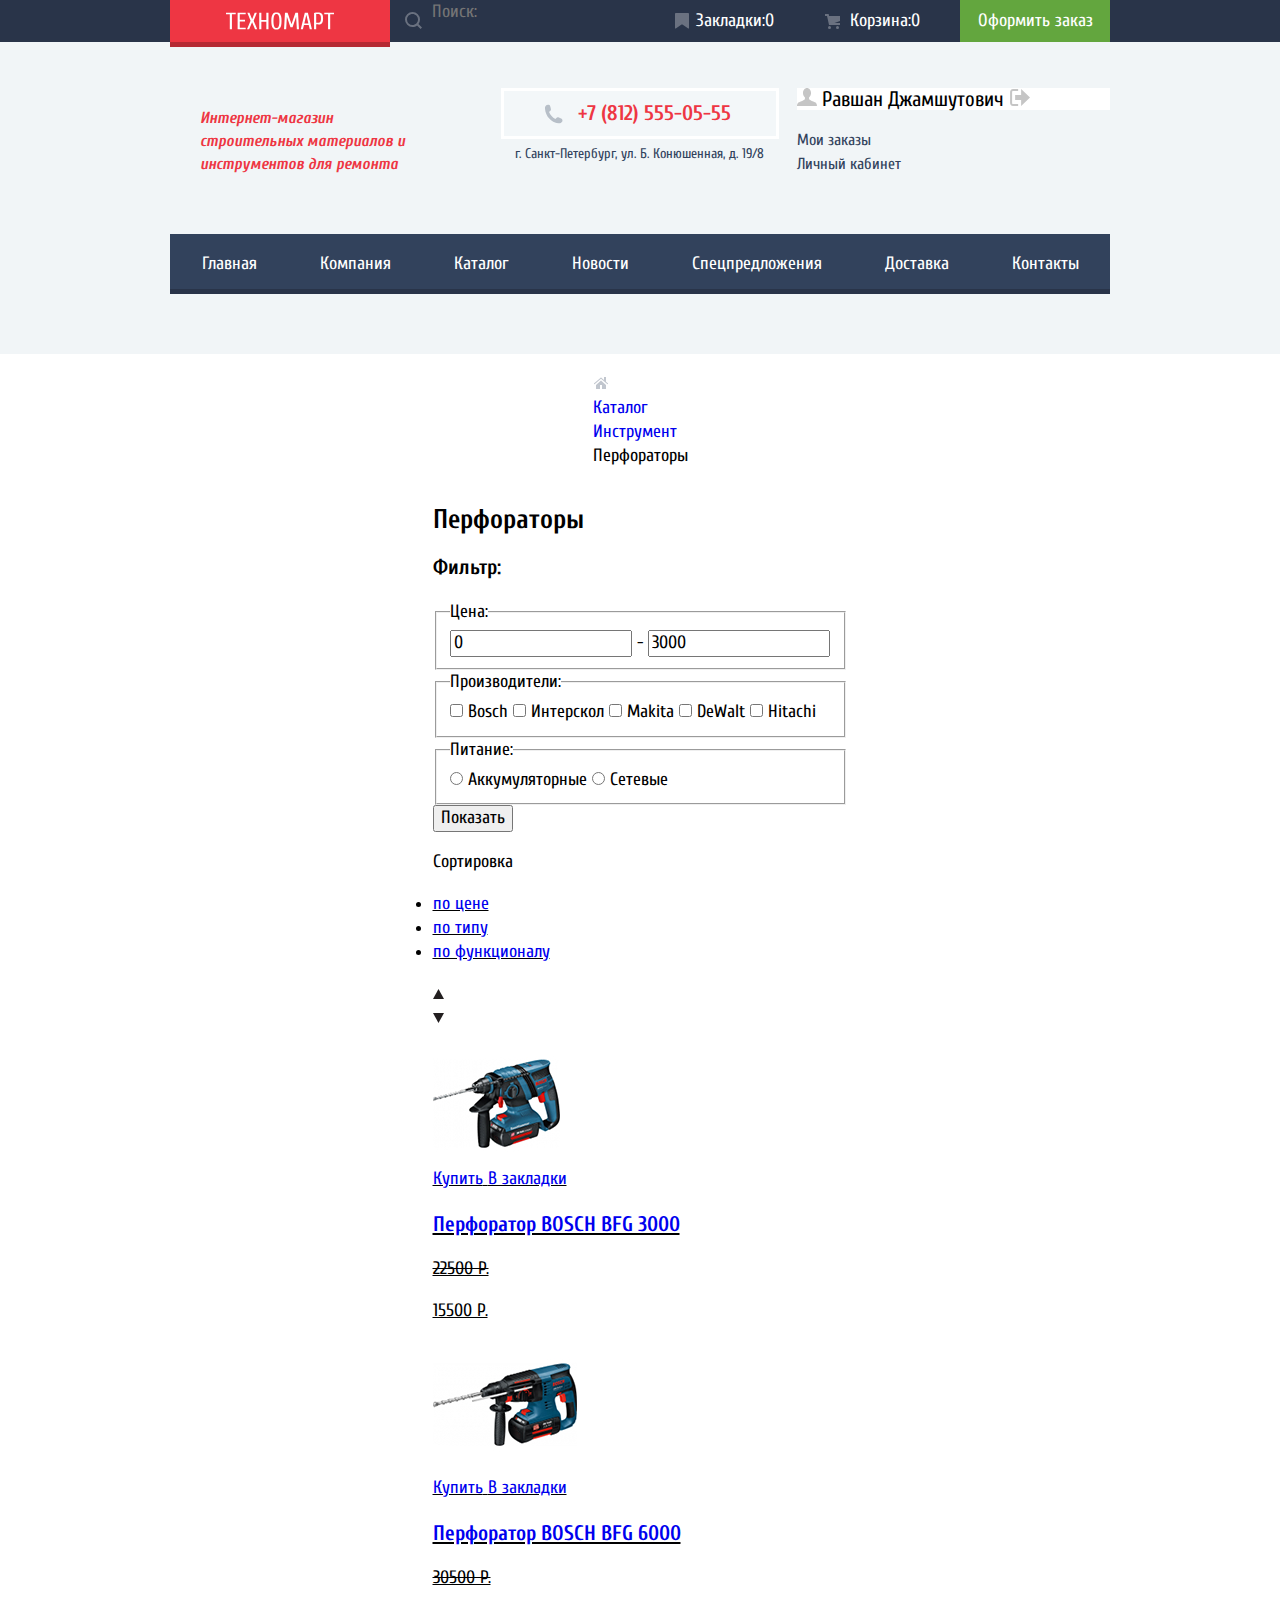
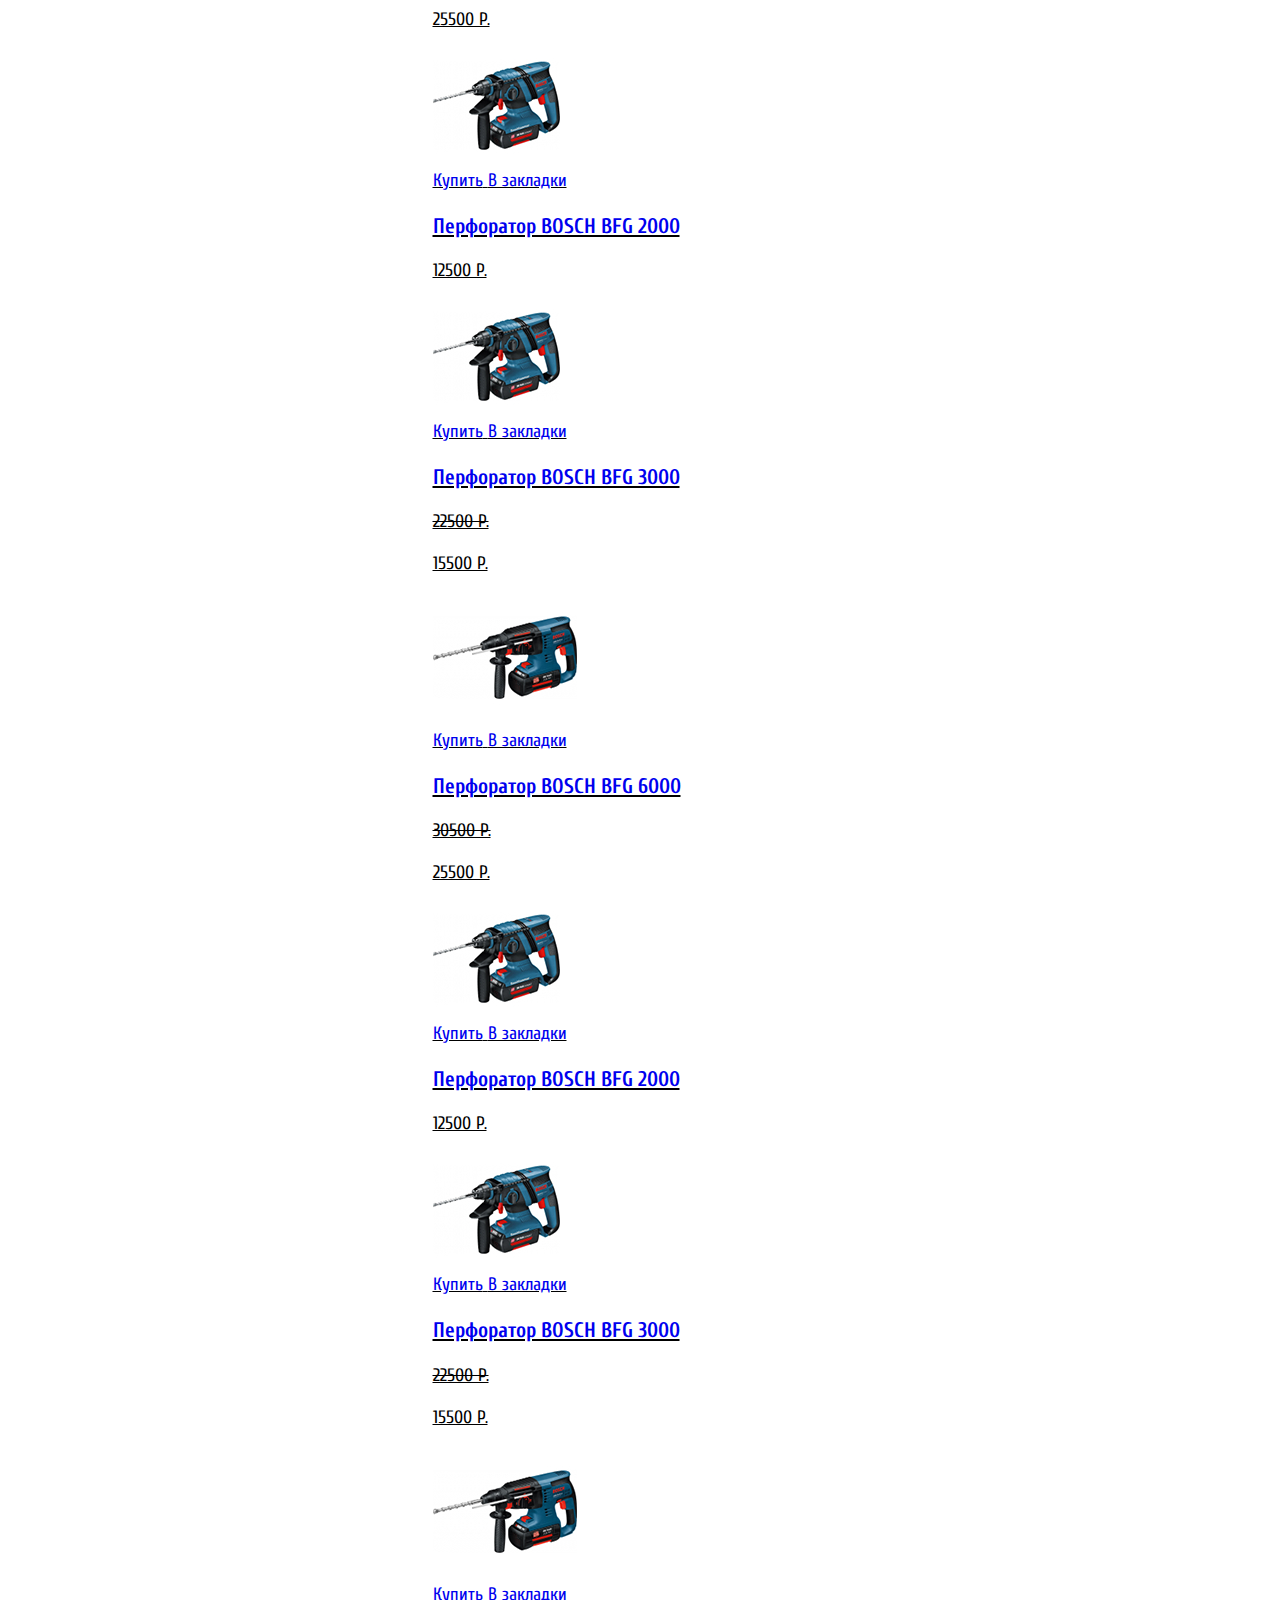
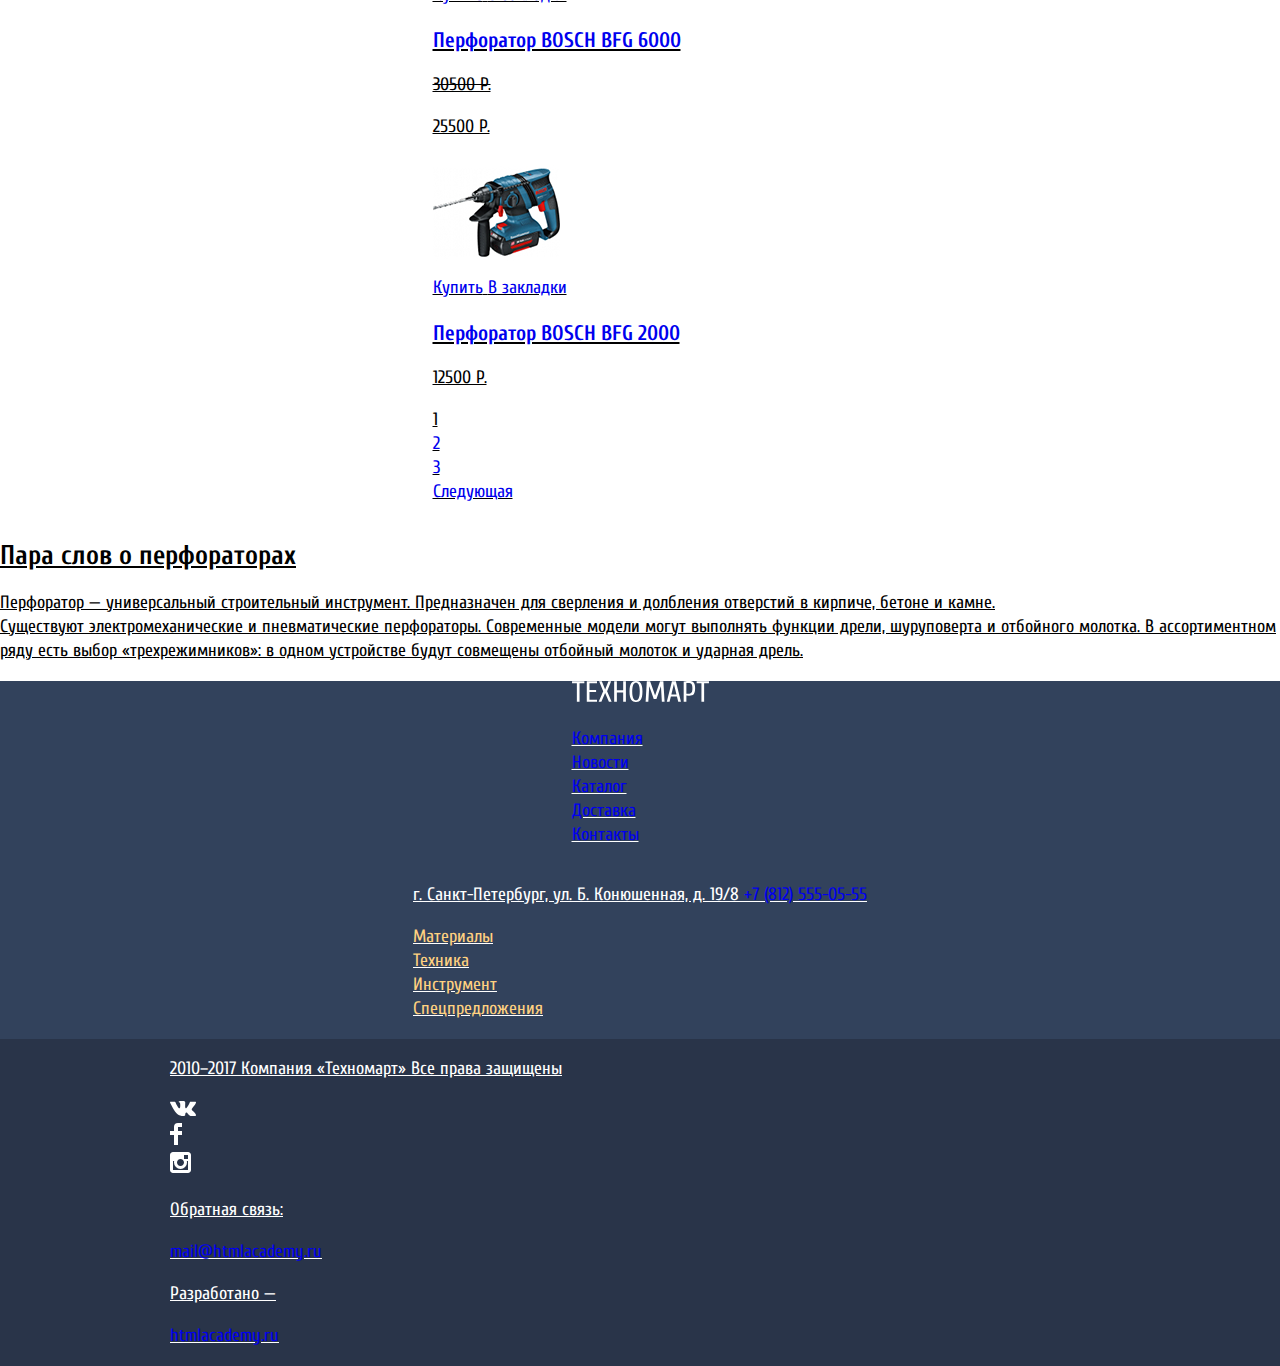
==== commit aa805b0b: "исправила замечания" ====
--- a/catalog.html
+++ b/catalog.html
@@ -10,47 +10,47 @@
 </head>
 <body>
 
-<header class="header-block">
-  <div class="header-top-wrapper">
-    <div class="header-top">
-      <a class="header-top__logo" aria-label="Логотип техномарт">
+<header class="header-page">
+  <div class="header-page__top-wrapper">
+    <div class="header-page__top">
+      <a class="header-page__logo" aria-label="Логотип техномарт">
         <img src="img/logo-technomart.svg" width="108" height="18" alt="Техномарт">
       </a>
-      <form class="header-top__search" method="get" action="https://echo.htmlacademy.ru/" name="search" autocomplete="off" aria-label="форма поиска">
+      <form class="header-page__search" method="get" action="https://echo.htmlacademy.ru/" name="search" autocomplete="off" aria-label="форма поиска">
         <label>
-          <input class="header-top__search-field" type="search" name="search" placeholder="Поиск:">
+          <input class="header-page__search-field" type="search" name="search" placeholder="Поиск:">
           <svg xmlns="http://www.w3.org/2000/svg" width="17" height="17" viewBox="0 0 17 17"><path fill="#ffffff" d="M17 15.586l-3.542-3.542A7.465 7.465 0 0 0 15 7.5 7.5 7.5 0 1 0 7.5 15c1.71 0 3.282-.579 4.544-1.542L15.586 17 17 15.586zM2 7.5C2 4.467 4.467 2 7.5 2 10.532 2 13 4.467 13 7.5c0 3.032-2.468 5.5-5.5 5.5A5.506 5.506 0 0 1 2 7.5z"/>
           </svg>
         </label>
       </form>
-      <div class="header-top__content-right">
-        <a class="header-top__btn" href="#nowhere" aria-label="Перейти к закладкам">
+      <div class="header-page__content-right">
+        <a class="header-page__btn-text" href="#nowhere" aria-label="Перейти к закладкам">
           <svg xmlns="http://www.w3.org/2000/svg" width="14" height="16" viewBox="0 0 14 16">
             <path fill="#ffffff"
                   d="M14 15c0 .55-.368.741-.818.426l-5.363-3.765c-.45-.315-1.187-.315-1.637 
                   0L.818 15.426C.368 15.741 0 15.55 0 15V1c0-.55.45-1 1-1h12c.55 0 1 .45 1 1v14z"/>
           </svg>
-          <span class="header-top__content-right--icons header-top__btn--bookmark">Закладки:</span>
+          <span class="header-page__icon __icon-bookmark">Закладки:0</span>
         </a>
-        <a class="header-top__btn" href="#nowhere" aria-label="Перейти к корзине">
+        <a class="header-page__btn-text" href="#nowhere" aria-label="Перейти к корзине">
           <svg xmlns="http://www.w3.org/2000/svg" width="15" height="15" viewBox="0 0 15 15">
             <circle fill="#ffffff" cx="4.5" cy="13.5" r="1.5"/>
             <circle fill="#ffffff" cx="12.5" cy="13.5" r="1.5"/>
             <path fill="#ffffff" d="M15 2H4.07l-.422-2H0v2h2.031l1.985 9H15V9H9.441L15 6.951z"/>
           </svg>
-          <span class="header-top__content-right--icons header-top__btn--basket">Корзина:</span>
+          <span class="header-page__icon __icon-basket">Корзина:0</span>
         </a>
-        <a class="header-top__btn header-top__btn--green" href="#nowhere" aria-label="Перейти к корзине">
-          <span class="header-top__content-right--icons header-top__btn--order">Оформить заказ</span>
+        <a class="header-page__btn-text __btn-text-green" href="#nowhere" aria-label="Перейти к корзине">
+          Оформить заказ
         </a>
       </div>
     </div>
   </div>
 
-  <div class="header-middle">
-    <h1 class="header-middle__page-title">Интернет-магазин строительных материалов и инструментов для ремонта</h1>
-    <div class="header-middle__phone-btn">
-      <a class="header-middle__phone-number" href="tel:+78125550555" aria-label="Позвонить по тел +7 (812) 555-05-55">
+  <div class="header-page__middle">
+    <h1 class="header-page__title">Интернет-магазин строительных материалов и инструментов для ремонта</h1>
+    <div class="header-page__center">
+      <a class="header-page__phone-btn" href="tel:+78125550555" aria-label="Позвонить по тел +7 (812) 555-05-55">
         <svg xmlns="http://www.w3.org/2000/svg" width="19" height="19" viewBox="0 0 19 19">
           <path fill="#B7BFC8" d="M15.572 18.985h-.941c-4.129-.488-7.157-2.408-9.359-4.864C3.062 11.66 1.318 8.492.978
               4.228V3.084c.078-.774.459-1.304.898-1.757C2.425.766 3.25.044 4.002.019c.554-.018 1.5.38 1.879.899.329.446.504
@@ -60,11 +60,11 @@
         </svg>
         +7 (812) 555-05-55
       </a>
-      <p class="header-middle__adress">г. Санкт-Петербург, ул. Б. Конюшенная, д. 19/8</p>
+      <p class="header-page__address">г. Санкт-Петербург, ул. Б. Конюшенная, д. 19/8</p>
     </div>
 
-    <div class="header-middle__login">
-      <a class="header-middle__btn-authorization" href="#nowhere">
+    <div class="header-page__enter-group">
+      <a class="enter-group__btn __btn-authorization" href="#nowhere">
         <svg xmlns="http://www.w3.org/2000/svg" width="20" height="18" viewBox="0 0 20 18">
           <path fill="#c5c5c5"  d="M17.881 14.166c-2.144-.735-4.256-1.666-5.207-2.39-.657-.501-.77-1.618-.517-2.415
           1.118-.903 1.864-2.477 1.864-4.278C14.021 2.276 12.221 0 10 0S5.979 2.276 5.979 5.083c0 1.801.746 3.374 1.863
@@ -80,45 +80,45 @@
           </g>
         </svg>
       </a>
-      <ul class="header-middle__menu">
-        <li>
-          <a class="header-middle__menu-btn" href="#nowhere" aria-label="Перейти в заказы">Мои заказы</a>
-        </li>
-        <li>
-          <a class="header-middle__menu-btn" href="#nowhere" aria-label="Перейти в личный кабинет">Личный кабинет</a>
+      <ul class="header-page__menu">
+        <li>
+          <a class="header-page__menu-btn" href="#nowhere" aria-label="Перейти в заказы">Мои заказы</a>
+        </li>
+        <li>
+          <a class="header-page__menu-btn" href="#nowhere" aria-label="Перейти в личный кабинет">Личный кабинет</a>
         </li>
       </ul>
     </div>
   </div>
 
-  <nav class="header-bottom">
-    <ul class="header-bottom__navigation">
-      <li class="header-bottom__navigation-item">
-        <a class="header-bottom__navigation-btn">Главная</a>
-      </li>
-      <li class="header-bottom__navigation-item">
-        <a class="header-bottom__navigation-btn" href="#nowhere" aria-label="Перейти к информации о компании">Компания</a>
-      </li>
-      <li class="header-bottom__navigation-item">
-        <a class="header-bottom__navigation-btn" href="catalog.html" aria-label="Перейти к обзору каталога">Каталог</a>
-      </li>
-      <li class="header-bottom__navigation-item">
-        <a class="header-bottom__navigation-btn" href="#nowhere" aria-label="Перейти к обзору новостей">Новости</a>
-      </li>
-      <li class="header-bottom__navigation-item">
-        <a class="header-bottom__navigation-btn" href="#nowhere" aria-label="Перейти к обзору спецпредложений">Спецпредложения</a>
-      </li>
-      <li class="header-bottom__navigation-item">
-        <a class="header-bottom__navigation-btn" href="#nowhere" aria-label="Перейти в раздел доставка">Доставка</a>
-      </li>
-      <li class="header-bottom__navigation-item">
-        <a class="header-bottom__navigation-btn" href="#nowhere" aria-label="Посмотреть контакты">Контакты</a>
+  <nav class="header-page__main-nav">
+    <ul class="main-nav__list">
+      <li class="main-nav__item">
+        <a class="main-nav__link">Главная</a>
+      </li>
+      <li class="main-nav__item">
+        <a class="main-nav__link" href="#nowhere" aria-label="Перейти к информации о компании">Компания</a>
+      </li>
+      <li class="main-nav__item">
+        <a class="main-nav__link" href="catalog.html" aria-label="Перейти к обзору каталога">Каталог</a>
+      </li>
+      <li class="main-nav__item">
+        <a class="main-nav__link" href="#nowhere" aria-label="Перейти к обзору новостей">Новости</a>
+      </li>
+      <li class="main-nav__item">
+        <a class="main-nav__link" href="#nowhere" aria-label="Перейти к обзору спецпредложений">Спецпредложения</a>
+      </li>
+      <li class="main-nav__item">
+        <a class="main-nav__link" href="#nowhere" aria-label="Перейти в раздел доставка">Доставка</a>
+      </li>
+      <li class="main-nav__item">
+        <a class="main-nav__link" href="#nowhere" aria-label="Посмотреть контакты">Контакты</a>
       </li>
     </ul>
   </nav>
 </header>
 
-<main class="main-block-catalog">
+<main class="main-page">
 
   <ul class="breadcrumbs">
     <li>
@@ -146,11 +146,11 @@
     </li>
   </ul>
 
-  <section class="main-block-page">
-    <h2 class="main-block-page__title">Перфораторы</h2>
-    <aside class="sidebar">
-      <h3 class="sidebar__filter-name">Фильтр:</h3>
-      <form class="sidebar-filter" method="get" action="https://echo.htmlacademy.ru/" name="filter">
+  <section class="catalog-filter">
+    <h2 class="catalog-filter__header">Перфораторы</h2>
+    <aside class="catalog-filter__sidebar">
+      <h3 class="sidebar__name">Фильтр:</h3>
+      <form class="sidebar-form" method="get" action="https://echo.htmlacademy.ru/" name="filter">
         <fieldset class="filter-price">
           <legend>Цена:</legend>
           <div>
@@ -162,7 +162,7 @@
             </div>
           </div>
         </fieldset>
-        <fieldset class="filter-producers">
+        <fieldset class="sidebar-card">
           <legend>Производители:</legend>
           <label>
             <input type="checkbox" name="Bosch">
@@ -185,7 +185,7 @@
             <span>Hitachi</span>
           </label>
         </fieldset>
-        <fieldset class="filter-types">
+        <fieldset class="sidebar-type">
           <legend>Питание:</legend>
           <label>
             <input type="radio" name="radio" value="accumulator">
@@ -199,30 +199,30 @@
         <button type="submit">Показать</button>
       </form>
     </aside>
-    <div class="main-sort-block">
-      <div class="sort-block">
-        <p class="sort-block__filter-name">Сортировка</p>
-        <ul>
+    <div class="catalog-filter__sort-block">
+      <div class="sort-block__menu">
+        <p class="sort-block__title">Сортировка</p>
+        <u class="sort-block__sort-list">
           <li>
-            <a class="sort-block__filter-item" href="#nowhere">по цене</a>
+            <a class="sort-list__item" href="#nowhere">по цене</a>
           </li>
           <li>
-            <a class="sort-block__filter-item" href="#nowhere">по типу</a>
+            <a class="sort-list__item" href="#nowhere">по типу</a>
           </li>
           <li>
-            <a class="sort-block__filter-item" href="#nowhere">по функционалу</a>
+            <a class="sort-list__item" href="#nowhere">по функционалу</a>
           </li>
         </ul>
-        <ul class="sort-block__filter-icons">
+        <ul class="sort-block__icon-list">
           <li>
-            <a class="sort-block__icon-up" href="#nowhere" aria-label="по возрастанию">
+            <a class="icon-list__icon-up" href="#nowhere" aria-label="по возрастанию">
               <svg xmlns="http://www.w3.org/2000/svg" width="11" height="10" viewBox="0 0 11 10">
                 <path fill="#231F20" d="M5.5 0L0 10h11z"/>
               </svg>
             </a>
           </li>
           <li>
-            <a href="sort-block__icon-down" aria-label="по убыванию">
+            <a href="icon-list__icon-down" aria-label="по убыванию">
               <svg xmlns="http://www.w3.org/2000/svg" width="11" height="10" viewBox="0 0 11 10">
                 <path fill="#231F20" d="M5.5 10L0 0h11"/>
               </svg>
@@ -230,10 +230,10 @@
           </li>
         </ul>
       </div>
-      <ul class="sort-block-catalog">
-        <li>
-          <article class="block-shop__item">
-            <div class="block-shop__item-change">
+      <ul class="catalog__product-list">
+        <li>
+          <article class="product-list__product-card">
+            <div class="product-card__active">
               <a class="block-shop__image" href="#nowhere">
                 <img src="img/bfg3000.jpg" width="127" height="112" alt="Перфоратор BOSCH BFG 3000">
               </a>
@@ -243,9 +243,9 @@
               </div>
             </div>
             
-            <div>
-              <a href="#nowhere">
-                <h3>Перфоратор BOSCH BFG 3000</h3>
+            <div class="product-card__price">
+              <a href="#nowhere">
+                <h3 class="product-card__price-title">Перфоратор BOSCH BFG 3000</h3>
               </a>
               <del>22500 Р.</del>
               <p>15500 Р.</p>
@@ -253,20 +253,20 @@
           </article>
         </li>
         <li>
-          <article class="block-shop__item">
-            <div class="block-shop__item-change">
-              <a class="block-shop__image" href="#nowhere">
+          <article class="product-list__product-card">
+            <div class="product-card__active">
+              <a class="product-card__image" href="#nowhere">
                 <img src="img/bfg6000.jpg" width="144" height="128" alt="Перфоратор BOSCH BFG 6000">
               </a>
-              <div class="block-shop__btn">
+              <div class="product-card__btn">
                 <a href="#nowhere">Купить</a>
                 <a href="#nowhere">В закладки</a>
               </div>
             </div>
            
-            <div>
-              <a href="#nowhere">
-                <h3>Перфоратор BOSCH BFG 6000</h3>
+            <div class="product-card__price">
+              <a href="#nowhere">
+                <h3 class="product-card__price-title">Перфоратор BOSCH BFG 6000</h3>
               </a>
               <del>30500 Р.</del>
               <p>25500 Р.</p>
@@ -274,40 +274,40 @@
           </article>
         </li>
         <li>
-          <article class="block-shop__item">
-            <div class="block-shop__item-change">
-              <a class="block-shop__image" href="#nowhere">
+          <article class="product-list__product-card">
+            <div class="product-card__active">
+              <a class="product-card__image" href="#nowhere">
                 <img src="img/bfg2000.jpg" width="127" height="112" alt="Перфоратор BOSCH BFG 2000">
               </a>
-              <div class="block-shop__btn">
-                <a href="#nowhere">Купить</a>
-                <a href="#nowhere">В закладки</a>
-              </div>
-            </div>
-            
-            <div>
-              <a href="#nowhere">
-                <h3>Перфоратор BOSCH BFG 2000</h3>
+              <div class="product-card__btn">
+                <a href="#nowhere">Купить</a>
+                <a href="#nowhere">В закладки</a>
+              </div>
+            </div>
+            
+            <div class="product-card__price">
+              <a href="#nowhere">
+                <h3 class="product-card__price-title">Перфоратор BOSCH BFG 2000</h3>
               </a>
               <p>12500 Р.</p>
             </div>         
           </article>
         </li>
         <li>
-          <article class="block-shop__item">
-            <div class="block-shop__item-change">
-              <a class="block-shop__image" href="#nowhere">
+          <article class="product-list__product-card">
+            <div class="product-card__active">
+              <a class="product-card__image" href="#nowhere">
                 <img  src="img/bfg3000.jpg" width="127" height="112" alt="Перфоратор BOSCH BFG 3000">
               </a>
-              <div class="block-shop__btn">
+              <div class="product-card__btn">
                 <a href="#nowhere">Купить</a>
                 <a href="#nowhere">В закладки</a>
               </div>
             </div>
            
-            <div>
-              <a href="#nowhere">
-                <h3>Перфоратор BOSCH BFG 3000</h3>
+            <div class="product-card__price">
+              <a href="#nowhere">
+                <h3 class="product-card__price-title">Перфоратор BOSCH BFG 3000</h3>
               </a>
               <del>22500 Р.</del>
               <p>15500 Р.</p>
@@ -315,20 +315,20 @@
           </article>
         </li>
         <li>
-          <article class="block-shop__item">
-            <div class="block-shop__item-change">
-              <a class="block-shop__image" href="#nowhere">
+          <article class="product-list__product-card">
+            <div class="product-card__active">
+              <a class="product-card__image" href="#nowhere">
                 <img src="img/bfg6000.jpg" width="144" height="128" alt="Перфоратор BOSCH BFG 6000">
               </a>
-              <div class="block-shop__btn">
-                <a href="#nowhere">Купить</a>
-                <a href="#nowhere">В закладки</a>
-              </div>
-            </div>
-            
-            <div>
-              <a href="#nowhere">
-                <h3>Перфоратор BOSCH BFG 6000</h3>
+              <div class="product-card__btn">
+                <a href="#nowhere">Купить</a>
+                <a href="#nowhere">В закладки</a>
+              </div>
+            </div>
+            
+            <div class="product-card__price">
+              <a href="#nowhere">
+                <h3 class="product-card__price-title">Перфоратор BOSCH BFG 6000</h3>
               </a>
               <del>30500 Р.</del>
               <p>25500 Р.</p>
@@ -336,40 +336,40 @@
           </article>
         </li>
         <li>
-          <article class="block-shop__item">
-            <div class="block-shop__item-change">
-              <a class="block-shop__image" href="#nowhere">
+          <article class="product-list__product-card">
+            <div class="product-card__active">
+              <a class="product-card__image" href="#nowhere">
                 <img src="img/bfg2000.jpg" width="127" height="112" alt="Перфоратор BOSCH BFG 2000">
               </a>
-              <div class="block-shop__btn">
-                <a href="#nowhere">Купить</a>
-                <a href="#nowhere">В закладки</a>
-              </div>
-            </div>
-            
-            <div>
-              <a href="#nowhere">
-                <h3>Перфоратор BOSCH BFG 2000</h3>
+              <div class="product-card__btn">
+                <a href="#nowhere">Купить</a>
+                <a href="#nowhere">В закладки</a>
+              </div>
+            </div>
+            
+            <div class="product-card__price">
+              <a href="#nowhere">
+                <h3 class="product-card__price-title">Перфоратор BOSCH BFG 2000</h3>
               </a>
               <p>12500 Р.</p>
             </div>
           </article>
         </li>
         <li>
-          <article class="block-shop__item">
-            <div class="block-shop__item-change">
-              <a class="block-shop__image" href="#nowhere">
+          <article class="product-list__product-card">
+            <div class="product-card__active">
+              <a class="product-card__image" href="#nowhere">
                 <img  src="img/bfg3000.jpg" width="127" height="112" alt="Перфоратор BOSCH BFG 3000">
               </a>
-              <div class="block-shop__btn">
-                <a href="#nowhere">Купить</a>
-                <a href="#nowhere">В закладки</a>
-              </div>
-            </div>
-            
-            <div>
-              <a href="#nowhere">
-                <h3>Перфоратор BOSCH BFG 3000</h3>
+              <div class="product-card__btn">
+                <a href="#nowhere">Купить</a>
+                <a href="#nowhere">В закладки</a>
+              </div>
+            </div>
+            
+            <div class="product-card__price">
+              <a href="#nowhere">
+                <h3 class="product-card__price-title">Перфоратор BOSCH BFG 3000</h3>
               </a>
               <del>22500 Р.</del>
               <p>15500 Р.</p>
@@ -377,20 +377,20 @@
           </article>
         </li>
         <li>
-          <article class="block-shop__item">
-            <div class="block-shop__item-change">
-              <a class="block-shop__image" href="#nowhere">
+          <article class="product-list__product-card">
+            <div class="product-card__active">
+              <a class="product-card__image" href="#nowhere">
                 <img src="img/bfg6000.jpg" width="144" height="128" alt="Перфоратор BOSCH BFG 6000">
               </a>
-              <div class="block-shop__btn">
-                <a href="#nowhere">Купить</a>
-                <a href="#nowhere">В закладки</a>
-              </div>
-            </div>
-            
-            <div>
-              <a href="#nowhere">
-                <h3>Перфоратор BOSCH BFG 6000</h3>
+              <div class="product-card__btn">
+                <a href="#nowhere">Купить</a>
+                <a href="#nowhere">В закладки</a>
+              </div>
+            </div>
+            
+            <div class="product-card__price">
+              <a href="#nowhere">
+                <h3 class="product-card__price-title">Перфоратор BOSCH BFG 6000</h3>
               </a>
               <del>30500 Р.</del>
               <p>25500 Р.</p>
@@ -398,20 +398,20 @@
           </article>
         </li>
         <li>
-          <article class="block-shop__item">
-            <div class="block-shop__item-change">
-              <a class="block-shop__image" href="#nowhere">
+          <article class="product-list__product-card">
+            <div class="product-card__active">
+              <a class="product-card__image" href="#nowhere">
                 <img src="img/bfg2000.jpg" width="127" height="112" alt="Перфоратор BOSCH BFG 2000">
               </a>
-              <div class="block-shop__btn">
-                <a href="#nowhere">Купить</a>
-                <a href="#nowhere">В закладки</a>
-              </div>
-            </div>
-            
-            <div>
-              <a href="#nowhere">
-                <h3>Перфоратор BOSCH BFG 2000</h3>
+              <div class="product-card__btn">
+                <a href="#nowhere">Купить</a>
+                <a href="#nowhere">В закладки</a>
+              </div>
+            </div>
+            
+            <div class="product-card__price">
+              <a href="#nowhere">
+                <h3 class="product-card__price-title">Перфоратор BOSCH BFG 2000</h3>
               </a>
               <p>12500 Р.</p>
             </div>         
@@ -435,7 +435,7 @@
     </div>
   </section>
 
-  <section class="block-shop-description">
+  <section class="catalog-description">
       <h2>Пара слов о перфораторах</h2>
       <p>Перфоратор — универсальный строительный инструмент. Предназначен для сверления и долбления отверстий в кирпиче,
         бетоне и камне.<br>
@@ -446,35 +446,35 @@
   </section>
 </main>
 
-<footer class="footer-block">
-  <div class="footer-top">
-    <a class="footer-top__logo">
+<footer class="footer-page">
+  <div class="footer-page__top">
+    <a class="footer-page__logo">
       <img src="img/logo-technomart.svg" width="137" height="22" alt="Техномарт">
     </a>
-    <ul class="footer-top__navigation--white">
-      <li>
-        <a class="navigation-white__btn" href="index.html">Компания</a>
-      </li>
-      <li>
-        <a class="navigation-white__btn" href="#nowhere">Новости</a>
-      </li>
-      <li>
-        <a class="navigation-white__btn" href="catalog.html">Каталог</a>
-      </li>
-      <li>
-        <a class="navigation-white__btn" href="#nowhere">Доставка</a>
-      </li>
-      <li>
-        <a class="navigation-white__btn" href="#nowhere">Контакты</a>
+    <ul class="footer-page__nav--white">
+      <li>
+        <a class="footer-page__nav-btn" href="index.html">Компания</a>
+      </li>
+      <li>
+        <a class="footer-page__nav-btn"  href="#nowhere">Новости</a>
+      </li>
+      <li>
+        <a class="footer-page__nav-btn"  href="catalog.html">Каталог</a>
+      </li>
+      <li>
+        <a class="footer-page__nav-btn"  href="#nowhere">Доставка</a>
+      </li>
+      <li>
+        <a class="footer-page__nav-btn"  href="#nowhere">Контакты</a>
       </li>
     </ul>
   </div>
-  <div class="footer-middle">
+  <div class="footer-page__middle">
     <p class="footer-middle__adress">
       <span>г. Санкт-Петербург, ул. Б. Конюшенная, д. 19/8</span>
       <a href="tel:+78125550555">+7 (812) 555-05-55</a>
     </p>
-    <ul class="footer-middle__navigation--yell">
+    <ul class="footer-page__nav--yell">
       <li>
         <a class="navigation-yell__btn" href="#nowhere">Материалы</a>
       </li>
--- a/css/style.css
+++ b/css/style.css
@@ -23,7 +23,7 @@
   --yellow-font:#FFD180;
 
   --header-top__btn-active:#161d29;
-  --header-top__btn-hover-focus:#212a3a;
+  --header-hover-focus:#212a3a;
   --header-logo-active:#ba2732;
   --header-logo-hover-focus:#ca2c37;
   --header-top__btn---green-active:#518534;
@@ -33,6 +33,7 @@
   --navigation-active:#1d2739;
   --navigation-hover-focus:#293449;
   --header-login-active:#C5C5C5;
+  --phone-number-svg:#B7BFC8;
   
   --content-width:940px;
 }
@@ -60,9 +61,12 @@
   max-width: 100%;
   height: auto;
 }
+ul {
+  padding: 0;
+  list-style: none;
+}
 svg{
   fill: var(--basic-color);
-	opacity: 0.3;
 }
 .visually-hidden {
 	position: absolute;
@@ -88,7 +92,7 @@
 
   /* Header top */
   
-.header-block{
+.header-page {
   display: flex;
   flex-direction: column;
   align-items: center;
@@ -96,14 +100,14 @@
   background-color: var(--basic-light-blue);
 }
 
-.header-top-wrapper{
+.header-page__top-wrapper {
   display: flex;
   justify-content: center;
   width: 100%;
   background-color: var(--basic-dark-blue);
 }
 
-.header-top{
+.header-page__top {
   width: var(--content-width);
   height: 42px;
   display: flex;
@@ -111,7 +115,7 @@
   align-items: flex-start;
 }
  
-.header-top__logo{
+.header-page__logo {
   width: 220px;
 	height: 47px;
 	background-color: var(--basic-red);
@@ -119,47 +123,51 @@
   display: flex;
   justify-content: center;
 }
-.header-top__logo:hover,
-.header-top__logo:focus {
+.header-page__logo img {
+  max-width: 100%;
+  height: auto;
+  margin-bottom: 5px;
+}
+.header-page__logo:hover,
+.header-page__logo:focus {
 	background-color: var(--header-logo-hover-focus);
 }
-.header-top__logo:active{
-  background-color: var(--header-logo-active)
-}
-.header-top__search{
+.header-page__logo:active {
+  background-color: var(--header-logo-active);
+}
+.header-page__search {
   position: relative;
   flex-grow: 1;
-}
-.header-top__search svg{
+  height: 100%;
+}
+.header-page__search svg {
   position: absolute;
   top: 12px;
   left: 15px;
-}
-.header-top__search-field{
+  opacity: 0.3;
+}
+.header-page__search-field {
   background-color: var(--basic-dark-blue);
   border: none;
-  position: absolute;
-  top: 10px;
-  left: 43px;
+  padding-left: 42px;
   width: 270px;
   color: var(--basic-color);
-  text-align: left;
-}
-.header-top__search-field:hover {
+}
+.header-page__search-field:hover {
 	background-color: var(--basic-color);
 }
 
-.header-top__search-field:focus {
+.header-page__search-field:focus {
 	color:var(--special-black);
   background-color: var(--basic-color);
 }
 
-.header-top__content-right{
+.header-page__content-right{
   min-width:430px;
   display: flex;
 }
 
-.header-top__btn{
+.header-page__btn-text {
   display: flex;
   justify-content: center;
   align-items: center;
@@ -167,133 +175,170 @@
   position: relative;
   width: 150px;
   height: 42px;
-}
-.header-top__content-right a:hover,
-.header-top__content-right a:focus {
-	background-color: var(--header-top__btn-hover-focus)
-}
-
-.header-top__content-right a:active {
+  
+}
+.header-page__btn-text:hover,
+.header-page__btn-text:focus {
+  background-color: var(--header-hover-focus);
+  color: var(--basic-color);
+}
+
+.header-page__btn-text:active {
 	color: rgba(255, 255, 255, 0.6);
   background-color: var(--header-top__btn-active);
 }
-.header-top__btn--green {
+.__btn-text-green {
   background-color: var(--special-green);
-}
-.header-top__content-right .header-top__btn--green:hover,
-.header-top__content-right .header-top__btn--green:focus {
-	background-color: var(--header-top__btn--green-hover-focus)
-}
-
-.header-top__content-right .header-top__btn--green:active {
+  color: var(--basic-color);
+}
+.__btn-text-green:hover,
+.__btn-text-green:focus {
+	background-color: var(--header-top__btn--green-hover-focus);
+}
+
+.__btn-text-green:active {
 	color: rgba(255, 255, 255, 0.5);
-	background-color: var(--header-top__btn---green-active) ;
-}
-.header-top__btn svg{
+	background-color: var(--header-top__btn---green-active);
+}
+.header-page__btn-text svg{
   position: absolute;
   left: 15px;
+  opacity: 0.3;
 }
 
 
 /* Header middle */
-.header-middle {
-  display: flex;
-  justify-content: space-between;
-  width: var(--content-width);
-}
-
-.header-middle__page-title {
-  max-width: 197px;
-  max-height: 71px;
+.header-page__middle {
+  display: grid;
+  grid-template-columns: 1fr 1fr 1fr;
+  grid-template-rows: 1fr;
+  width: var(--content-width);
+  padding-top: 46px;
+}
+
+.header-page__title {
   color: var(--basic-red);
   font-style: italic;
   font-size: 16px;
   line-height: 23px;
-}
-
-.header-middle__phone-number{
-  max-width: 270px;
-  max-height: 45px;
+  padding: 0 50px 0 30px;
+  margin: auto;
+}
+.header-page__center {
+  display: flex;
+  flex-direction: column;
+  align-items: center;
+}
+.header-page__phone-btn {
+  background: var(--special-white);
+  border: 3px solid var(--basic-color);
+  box-sizing: border-box;
+  padding: 7px 45px 8px 74px;
   color: var(--basic-red);
-  border-color: var(--special-white);
-}
-.header-middle__phone-number{
   font-weight: bold;
   font-size: 21px;
   line-height: 30px;
-  color: var(--basic-red);
-}
-.header-middle__adress{
+  position: relative;
+}
+
+.header-page__phone-btn svg {
+  position: absolute;
+  left: 40px;
+  top: 50%;
+  transform: translateY(-50%);
+  fill: var(--phone-number-svg);
+
+}
+.header-page__address {
   font-size: 14px;
   color: var(--special-blue);
-}
-.header-middle__authorization,
-.header-middle__menu {
-  list-style: none;
-}
-.header-middle__btn-login{
+  margin: 3px 0;
+}
+.enter-group__list {
+  list-style: none;
+  display:flex;
+  justify-content: flex-end;
+  margin: 0;
+}
+
+.enter-group__btn {
+  display: block;
+  background-color: var(--basic-color);
   font-size: 21px;
   line-height: 21px;
   color: var(--special-black);
 }
-.header-middle__menu-btn{
+.enter-group__list li:last-child{
+  padding-left: 10px;
+}
+._btn-reg {  
+  padding: 12px 24px;
+}
+
+._btn-enter svg {
+  position: absolute;
+  top: 50%;
+  left: 19px;
+  transform: translateY(-50%);
+} 
+._btn-enter {
+  margin-left: 10px;
+  padding: 12px 27px 12px 45px;
+  position: relative;
+}
+.header-page__menu-btn {
   font-size: 16px;
   line-height: 18px;
   color:var(--special-blue);
 }
-.header-middle__btn-login:hover,
-.header-middle__btn-login:focus,
-.header-middle__menu-btn:hover,
-.header-middle__menu-btn:focus {
-	color: var(--basic-red);
-}
-
-.header-middle__btn-login:active,
-.header-middle__menu-btn:active {
+
+.header-page__btn-text:active,
+.header-page__menu-btn:active {
 	color:var(--header-login-active);
 	outline: none;
 }
-.header-middle__btn-authorization{
+.header-page__btn{
   font-size: 21px;
   line-height: 21px;
   color: var(--special-black);
 }
-.header-middle__btn-authorization:hover,
-.header-middle__btn-authorization:focus{
+.header-page__btn:hover,
+.header-page__btn:focus{
   color: var(--special-black);
 }
-.header-middle__btn-authorization:active{
+.header-page__btn-authorization:active{
   color: rgba(255, 255, 255, 0.5);
 }
 
 /* Header bottom */
-.header-bottom{
-  width: var(--content-width);
-}
-.header-bottom__navigation{
+.header-page__main-nav{
+  width: var(--content-width);
+}
+.main-nav__list{
   list-style: none;
 	display: flex;
-	justify-content: space-between;
 	box-shadow: inset 0px -5px 0px var(--navigation-hover-focus);
   background-color: var(--special-blue);
-}
-
-.header-bottom__navigation-item{
-  padding-inline-start: none;
-  text-align: center;
-  width: 122px;
+  margin: 40px 0 60px 0;
+}
+
+.main-nav__item{
+  display: flex;
+  align-items: center;
+  justify-content: center;
   height: 60px;
-}
-.header-bottom__navigation-btn{
-  color: var(--basic-color);
-}
-
-.header-bottom__navigation-item:hover,
-.header-bottom__navigation-item:focus {
+  flex-grow: 1;
+}
+.main-nav__link{
+  color: var(--basic-color);
+}
+
+.main-nav__item:hover,
+.main-nav__item:focus {
 	background-color: var(--navigation-hover-focus);
 }
 
-.header-bottom__navigation-item:active {
+.main-nav__item:active {
 	color: rgba(255, 255, 255, 0.5);
 	background-color: var(--navigation-active);
 }
@@ -301,27 +346,27 @@
 /* Main index.html */
 
 /* Слайдер */
-.main-blocks {
+.main-page {
   display: flex;
   flex-direction: column;
   align-items: center;
   color: var(--special-black);
   width: 100%;
 }
-.main-promo-slider{
+.promo-slider{
   width: var(--content-width);
   display:grid;
   grid-template-columns: 1fr 1fr 1fr;
   grid-template-rows: min-content min-content min-content;
   gap: 20px;
 }
-.main-promo-slider__title{
+.promo-slider__title{
   font-weight: bold;
   font-size: 24px;
   line-height: 30px;
   color: var(--basic-color);
 }
-.main-promo-slider__btn{
+.promo-slider__btn{
   text-transform: uppercase;
   width: 135px;
   height:38px;
@@ -329,33 +374,30 @@
   line-height: 18px;
   color: var(--basic-color);
 }
-.main-promo-slider__btn{
-  display: block;
-}
-.main-promo-slider__card{
+.promo-slider__card{
   display: flex;
   justify-content: space-around;
   align-items: center;
   
 }
-.main-promo-slider__card:first-of-type,
-.main-promo-slider__card:last-of-type{
+.promo-slider__card:first-of-type,
+.promo-slider__card:last-of-type{
   background-color: var(--slide-1);
 }
-.main-promo-slider__card:nth-last-of-type(2){
+.promo-slider__card:nth-last-of-type(2){
   background-color: var(--slide-4);
 }
-.main-promo-slider__card:nth-of-type(2){
+.promo-slider__card:nth-of-type(2){
   background-color: var(--slide-2);
 }
-.main-promo-slider__card:nth-of-type(3){
+.promo-slider__card:nth-of-type(3){
   background-color: var(--slide-3);
 }
-.main-promo-slider__card{
+.promo-slider__card{
   height: 123px;
 }
-.main-promo-slider__card-radio{
-  background-image: url("/img/Object.jpg");
+.promo-slider__active-card{
+  background-image: url("../img/gadder.jpg");
   width: 620px;
   height: 266px;
   grid-row-start: 2;
@@ -363,70 +405,70 @@
   grid-column-start: 1;
   grid-column-end: 3;
 }
-.slider-radio-card__title{
+.active-card__title{
   font-weight: bold;
   font-size: 36px;
   line-height: 36px;
   text-transform: uppercase;
   color:var(--basic-color);
 }
-.slider-radio-card p{
+.active-card p{
   color:var(--basic-color);
 }
-.radio-icon__left{
+.active-card__icon-left{
   width: 22px;
 	height: 40px;
   background: url("../img/icon-left.svg") no-repeat;
   border:none;
 }
-.radio-icon__right{
+.active-card__icon-right{
   width: 22px;
 	height: 40px;
   background: url("../img/icon-right.svg") no-repeat;
   border:none;
 }
 /* Популярные товары , Популярные производители */
-.main-promo-block{
+.promo-block{
   width: var(--content-width);
   display:flex;
   flex-direction: column;
 }
-.main-promo-block__head{
+.promo-block__header{
   width: var(--content-width);
   background-color: var(--basic-extra-light);
   display:flex;
   justify-content: space-between;
 }
-.main-promo-block__title{
+.promo-block__title{
   font-size: 30px;
   line-height: 30px;
   text-transform: uppercase;
   color: var(--basic-blue);
 }
 
-.block-shop{
+.promo-block__product-list {
   list-style: none;
   display:flex;
   justify-content: flex-start;
 }
-.block-shop__item{
-  widows: 220px;
+.product-card__active{
+  width: 220px;
   max-height: 318px;
 }
-.block-firms{
+.promo-firms_list{
   list-style: none;
   display:flex;
   flex-direction: row;
   flex-wrap: wrap;
 }
-.block-firms__item{
+.firms-list__item{
   display: block;
   width:220px;
   max-height: 145px;
 }
 /* Сервисы */
 
-.main-service-block{
+.service-block{
   display: flex;
   align-items: center;
   flex-direction: column;
@@ -434,7 +476,7 @@
   width: var(--content-width);
 }
 
-.main-service-block__info{
+.service-block__info{
   width: var(--content-width);
   display:flex;
   justify-content: space-around;
@@ -446,7 +488,7 @@
   text-transform: uppercase;
   color: var(--basic-blue);
 }
-.main-service-block p{
+.service-block p{
   font-family: PT Sans;
   font-size: 13px;
 }
@@ -454,18 +496,18 @@
 .delivery-info{
   color: var(--special-black);
 }
-.main-service-block__list,
+.service-block__list,
 .service-description {
   list-style: none;
 }
 
 /* Main catalog.html*/
-.main-block-catalog{
+.block-catalog{
   width: var(--content-width);
 }
 
 /* Footer */
-.footer-block{
+.footer-page{
   display: flex;
   flex-direction: column;
   align-items: center;
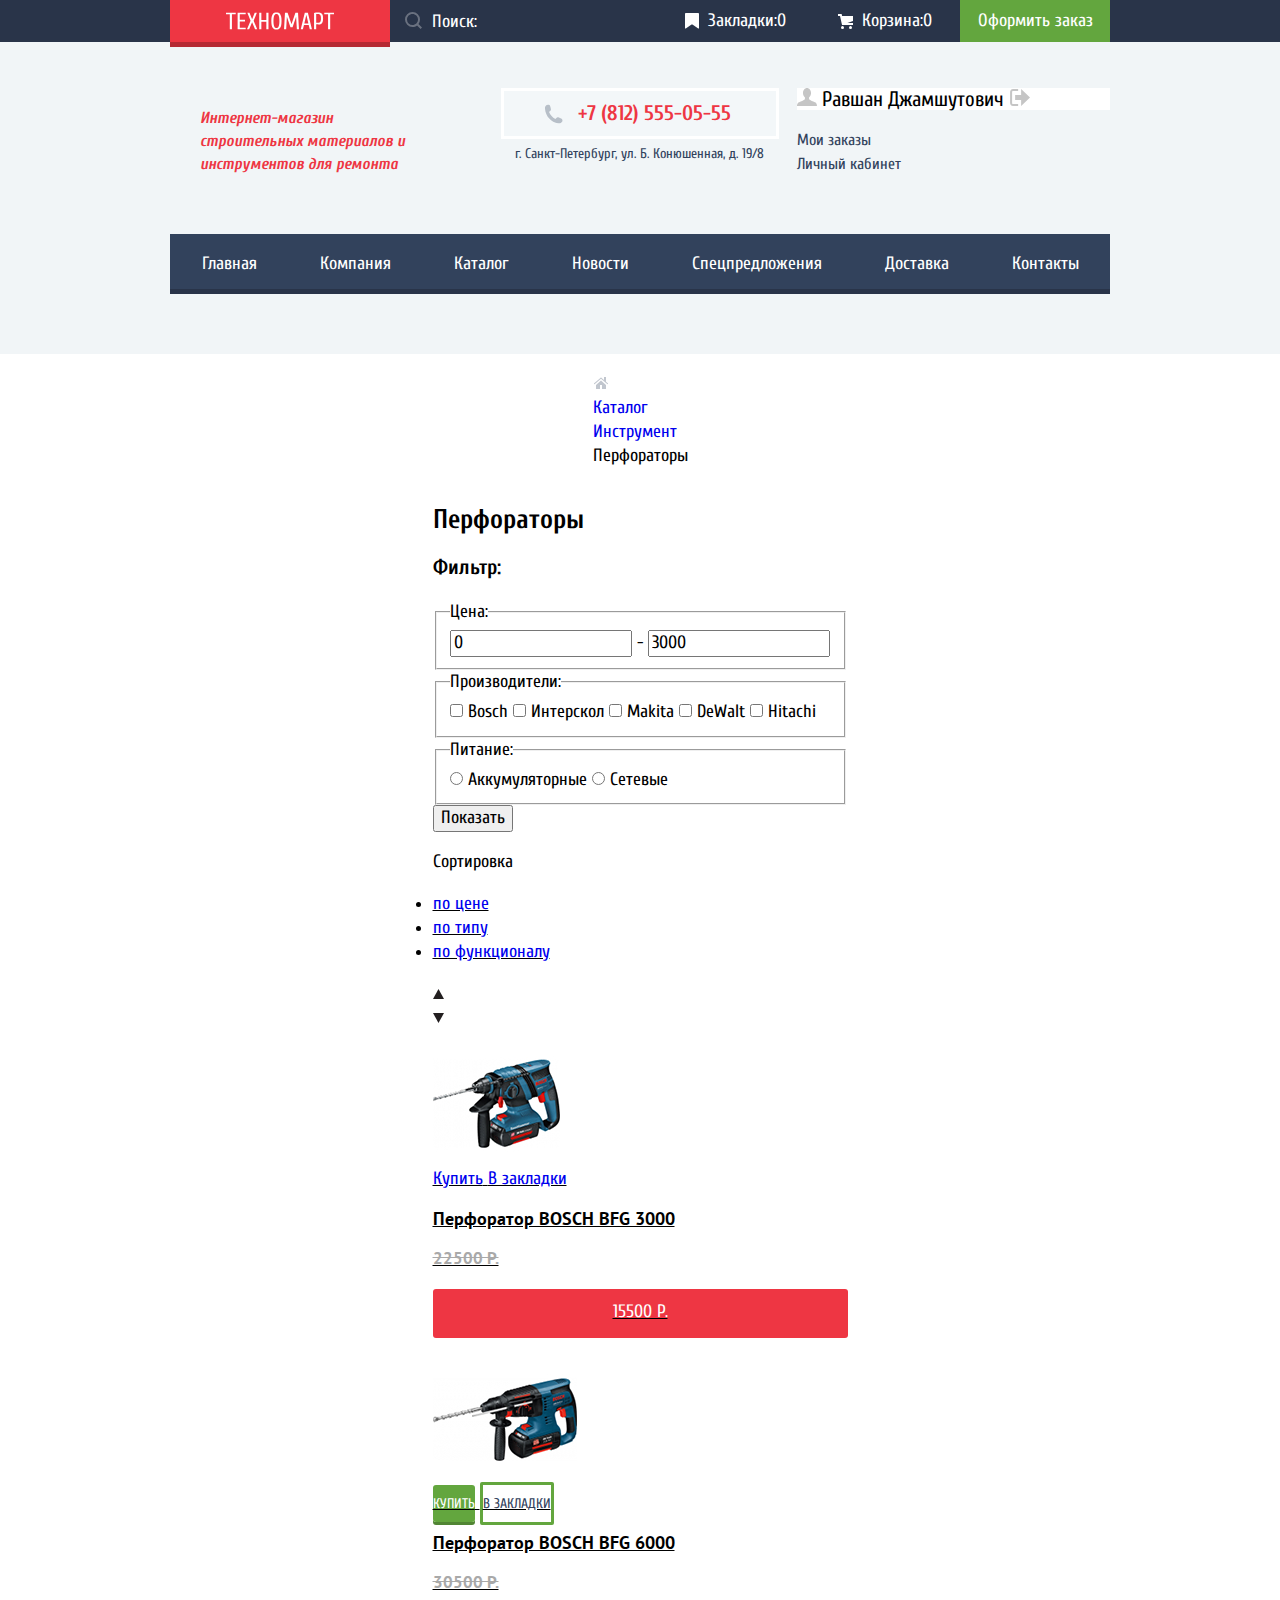
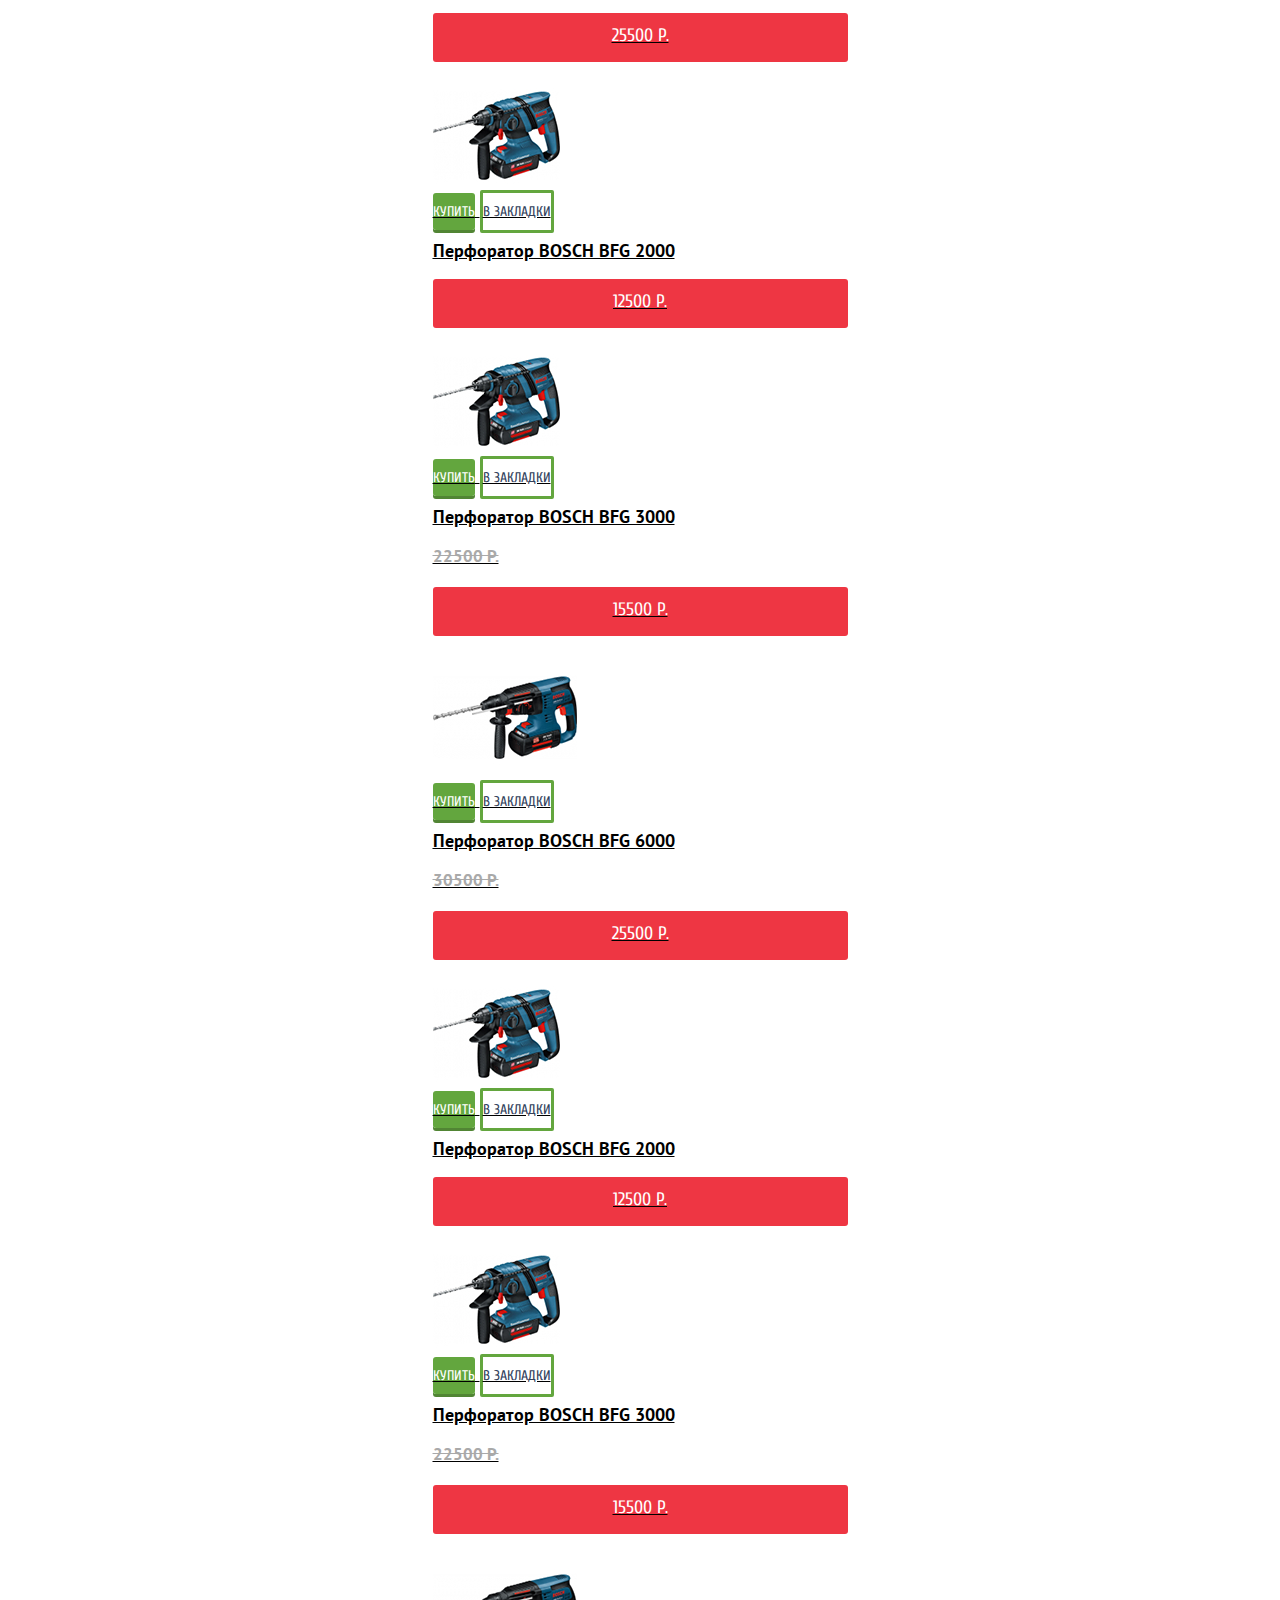
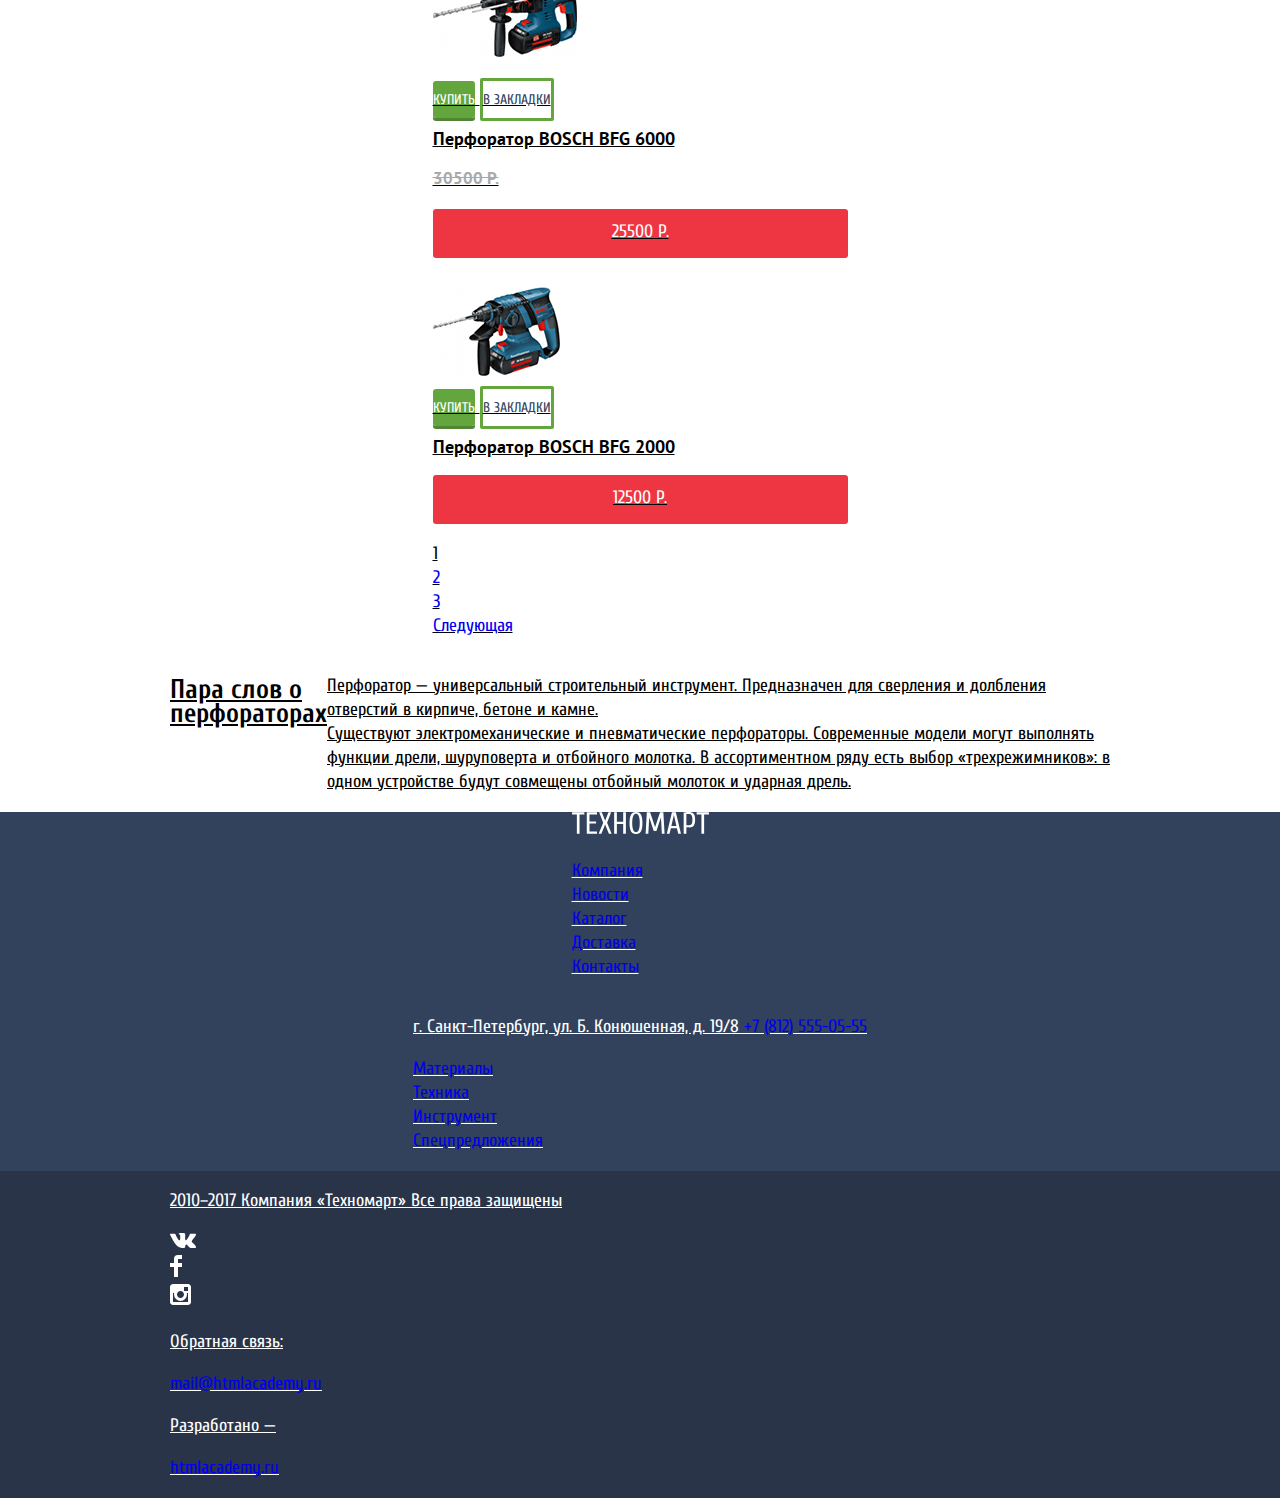
==== commit ef9b6feb: "1" ====
--- a/catalog.html
+++ b/catalog.html
@@ -238,7 +238,7 @@
                 <img src="img/bfg3000.jpg" width="127" height="112" alt="Перфоратор BOSCH BFG 3000">
               </a>
               <div class="block-shop__btn">
-                <a href="#nowhere">Купить</a>
+                <a class="green-btn" href="#nowhere">Купить</a>
                 <a href="#nowhere">В закладки</a>
               </div>
             </div>
@@ -248,7 +248,7 @@
                 <h3 class="product-card__price-title">Перфоратор BOSCH BFG 3000</h3>
               </a>
               <del>22500 Р.</del>
-              <p>15500 Р.</p>
+              <p class="red-btn">15500 Р.</p>
             </div>            
           </article>
         </li>
@@ -259,7 +259,7 @@
                 <img src="img/bfg6000.jpg" width="144" height="128" alt="Перфоратор BOSCH BFG 6000">
               </a>
               <div class="product-card__btn">
-                <a href="#nowhere">Купить</a>
+                <a class="green-btn" href="#nowhere">Купить</a>
                 <a href="#nowhere">В закладки</a>
               </div>
             </div>
@@ -269,7 +269,7 @@
                 <h3 class="product-card__price-title">Перфоратор BOSCH BFG 6000</h3>
               </a>
               <del>30500 Р.</del>
-              <p>25500 Р.</p>
+              <p class="red-btn">25500 Р.</p>
             </div>     
           </article>
         </li>
@@ -280,7 +280,7 @@
                 <img src="img/bfg2000.jpg" width="127" height="112" alt="Перфоратор BOSCH BFG 2000">
               </a>
               <div class="product-card__btn">
-                <a href="#nowhere">Купить</a>
+                <a class="green-btn" href="#nowhere">Купить</a>
                 <a href="#nowhere">В закладки</a>
               </div>
             </div>
@@ -289,7 +289,7 @@
               <a href="#nowhere">
                 <h3 class="product-card__price-title">Перфоратор BOSCH BFG 2000</h3>
               </a>
-              <p>12500 Р.</p>
+              <p class="red-btn">12500 Р.</p>
             </div>         
           </article>
         </li>
@@ -300,7 +300,7 @@
                 <img  src="img/bfg3000.jpg" width="127" height="112" alt="Перфоратор BOSCH BFG 3000">
               </a>
               <div class="product-card__btn">
-                <a href="#nowhere">Купить</a>
+                <a class="green-btn" href="#nowhere">Купить</a>
                 <a href="#nowhere">В закладки</a>
               </div>
             </div>
@@ -310,7 +310,7 @@
                 <h3 class="product-card__price-title">Перфоратор BOSCH BFG 3000</h3>
               </a>
               <del>22500 Р.</del>
-              <p>15500 Р.</p>
+              <p class="red-btn">15500 Р.</p>
             </div>           
           </article>
         </li>
@@ -321,7 +321,7 @@
                 <img src="img/bfg6000.jpg" width="144" height="128" alt="Перфоратор BOSCH BFG 6000">
               </a>
               <div class="product-card__btn">
-                <a href="#nowhere">Купить</a>
+                <a class="green-btn" href="#nowhere">Купить</a>
                 <a href="#nowhere">В закладки</a>
               </div>
             </div>
@@ -331,7 +331,7 @@
                 <h3 class="product-card__price-title">Перфоратор BOSCH BFG 6000</h3>
               </a>
               <del>30500 Р.</del>
-              <p>25500 Р.</p>
+              <p class="red-btn">25500 Р.</p>
             </div>
           </article>
         </li>
@@ -342,7 +342,7 @@
                 <img src="img/bfg2000.jpg" width="127" height="112" alt="Перфоратор BOSCH BFG 2000">
               </a>
               <div class="product-card__btn">
-                <a href="#nowhere">Купить</a>
+                <a class="green-btn" href="#nowhere">Купить</a>
                 <a href="#nowhere">В закладки</a>
               </div>
             </div>
@@ -351,7 +351,7 @@
               <a href="#nowhere">
                 <h3 class="product-card__price-title">Перфоратор BOSCH BFG 2000</h3>
               </a>
-              <p>12500 Р.</p>
+              <p class="red-btn">12500 Р.</p>
             </div>
           </article>
         </li>
@@ -362,7 +362,7 @@
                 <img  src="img/bfg3000.jpg" width="127" height="112" alt="Перфоратор BOSCH BFG 3000">
               </a>
               <div class="product-card__btn">
-                <a href="#nowhere">Купить</a>
+                <a class="green-btn" href="#nowhere">Купить</a>
                 <a href="#nowhere">В закладки</a>
               </div>
             </div>
@@ -372,7 +372,7 @@
                 <h3 class="product-card__price-title">Перфоратор BOSCH BFG 3000</h3>
               </a>
               <del>22500 Р.</del>
-              <p>15500 Р.</p>
+              <p class="red-btn">15500 Р.</p>
             </div>       
           </article>
         </li>
@@ -383,7 +383,7 @@
                 <img src="img/bfg6000.jpg" width="144" height="128" alt="Перфоратор BOSCH BFG 6000">
               </a>
               <div class="product-card__btn">
-                <a href="#nowhere">Купить</a>
+                <a class="green-btn" href="#nowhere">Купить</a>
                 <a href="#nowhere">В закладки</a>
               </div>
             </div>
@@ -393,7 +393,7 @@
                 <h3 class="product-card__price-title">Перфоратор BOSCH BFG 6000</h3>
               </a>
               <del>30500 Р.</del>
-              <p>25500 Р.</p>
+              <p class="red-btn">25500 Р.</p>
             </div>    
           </article>
         </li>
@@ -404,7 +404,7 @@
                 <img src="img/bfg2000.jpg" width="127" height="112" alt="Перфоратор BOSCH BFG 2000">
               </a>
               <div class="product-card__btn">
-                <a href="#nowhere">Купить</a>
+                <a class="green-btn" href="#nowhere">Купить</a>
                 <a href="#nowhere">В закладки</a>
               </div>
             </div>
@@ -413,7 +413,7 @@
               <a href="#nowhere">
                 <h3 class="product-card__price-title">Перфоратор BOSCH BFG 2000</h3>
               </a>
-              <p>12500 Р.</p>
+              <p class="red-btn">12500 Р.</p>
             </div>         
           </article>
         </li>
@@ -476,16 +476,16 @@
     </p>
     <ul class="footer-page__nav--yell">
       <li>
-        <a class="navigation-yell__btn" href="#nowhere">Материалы</a>
-      </li>
-      <li>
-        <a class="navigation-yell__btn" href="#nowhere">Техника</a>
-      </li>
-      <li>
-        <a class="navigation-yell__btn" href="#nowhere">Инструмент</a>
-      </li>
-      <li>
-        <a class="navigation-yell__btn" href="#nowhere">Спецпредложения</a>
+        <a class="footer-page__nav-btn" href="#nowhere">Материалы</a>
+      </li>
+      <li>
+        <a class="footer-page__nav-btn" href="#nowhere">Техника</a>
+      </li>
+      <li>
+        <a class="footer-page__nav-btn" href="#nowhere">Инструмент</a>
+      </li>
+      <li>
+        <a class="footer-page__nav-btn" href="#nowhere">Спецпредложения</a>
       </li>
     </ul>
   </div>
--- a/css/style.css
+++ b/css/style.css
@@ -34,8 +34,11 @@
   --navigation-hover-focus:#293449;
   --header-login-active:#C5C5C5;
   --phone-number-svg:#B7BFC8;
+  --green-btn-shadow:#518534;
+  --del-color:#A9A9A9;
+  --border-color: #EAEAEA;
+  --content-width: 940px;
   
-  --content-width:940px;
 }
   /* Global */
 
@@ -67,6 +70,14 @@
 }
 svg{
   fill: var(--basic-color);
+}
+del {
+  font-family: PT Sans;
+  font-style: normal;
+  font-weight: bold;
+  font-size: 17px;
+  line-height: 18px;
+  color:var(--del-color);
 }
 .visually-hidden {
 	position: absolute;
@@ -88,7 +99,9 @@
 	border: none;
 	border-radius: 3px;
   background-color: var(--basic-red);
-}
+
+}
+
 
   /* Header top */
   
@@ -140,6 +153,22 @@
   flex-grow: 1;
   height: 100%;
 }
+.header-page__search:hover svg {
+  opacity: 1;
+} 
+.header-page__search:active svg {
+  fill: var(--basic-red);
+}
+.header-page__search:focus-within input {
+  background-color: var(--basic-color);
+  color: var(--special-black);
+  outline: none;
+  fill: var(--basic-red);
+}
+.header-page__search:focus-within svg {
+  fill: var(--basic-red);
+  opacity: 1;
+}
 .header-page__search svg {
   position: absolute;
   top: 12px;
@@ -150,14 +179,24 @@
   background-color: var(--basic-dark-blue);
   border: none;
   padding-left: 42px;
-  width: 270px;
-  color: var(--basic-color);
-}
-.header-page__search-field:hover {
+  width: 100%;
+  height: 100%;
+  color: var(--basic-color);
+}
+.header-page__search-field::-webkit-input-placeholder {
+  color: var(--basic-color);
+}
+.header-page__search-field:-moz-placeholder {
+  color: var(--basic-color);
+}
+.header-page__search:hover {
 	background-color: var(--basic-color);
 }
-
-.header-page__search-field:focus {
+.header-page__search:active {
+	opacity: 0.5;
+}
+
+.header-page__search:focus-within {
 	color:var(--special-black);
   background-color: var(--basic-color);
 }
@@ -165,6 +204,7 @@
 .header-page__content-right{
   min-width:430px;
   display: flex;
+  height: 100%;
 }
 
 .header-page__btn-text {
@@ -172,11 +212,9 @@
   justify-content: center;
   align-items: center;
   color: var(--basic-color);
-  position: relative;
   width: 150px;
-  height: 42px;
-  
-}
+}
+
 .header-page__btn-text:hover,
 .header-page__btn-text:focus {
   background-color: var(--header-hover-focus);
@@ -201,9 +239,7 @@
 	background-color: var(--header-top__btn---green-active);
 }
 .header-page__btn-text svg{
-  position: absolute;
-  left: 15px;
-  opacity: 0.3;
+  margin-right: 9px;
 }
 
 
@@ -357,28 +393,48 @@
   width: var(--content-width);
   display:grid;
   grid-template-columns: 1fr 1fr 1fr;
-  grid-template-rows: min-content min-content min-content;
+  grid-template-rows: 123px 123px 123px;
   gap: 20px;
-}
-.promo-slider__title{
+  padding: 59px 0;
+}
+.promo-slider__title {
   font-weight: bold;
   font-size: 24px;
   line-height: 30px;
   color: var(--basic-color);
-}
-.promo-slider__btn{
+  margin: 0;
+}
+
+.promo-slider__btn {
   text-transform: uppercase;
   width: 135px;
-  height:38px;
   font-size: 14px;
   line-height: 18px;
   color: var(--basic-color);
-}
-.promo-slider__card{
-  display: flex;
-  justify-content: space-around;
-  align-items: center;
-  
+  background-color: rgba(255, 255, 255, 0.3);
+  display: block;
+  padding: 10px 0px;
+  text-align: center;
+}
+
+.promo-slider__btn:hover,
+.promo-slider__btn:focus {
+  background-color: rgba(0, 0, 0, 0.2);
+}
+.promo-slider__btn:focus {
+background-color: rgba(0, 0, 0, 0.3);
+}
+.promo-slider__card-menu {
+  height: 100%;
+  display: flex;
+  flex-direction: column;
+  justify-content: space-between;
+}
+.promo-slider__card {
+  display: flex;
+  justify-content: space-between;
+  align-items: center;
+  padding: 20px 0 21px 23px;
 }
 .promo-slider__card:first-of-type,
 .promo-slider__card:last-of-type{
@@ -392,9 +448,6 @@
 }
 .promo-slider__card:nth-of-type(3){
   background-color: var(--slide-3);
-}
-.promo-slider__card{
-  height: 123px;
 }
 .promo-slider__active-card{
   background-image: url("../img/gadder.jpg");
@@ -405,6 +458,23 @@
   grid-column-start: 1;
   grid-column-end: 3;
 }
+
+.promo-slider__icon-paint {
+  margin-right: 43px;
+}
+.promo-slider__icon-drill {
+  margin-right: 31px;
+}
+.promo-slider__icon-truck {
+  margin-right: 31px;
+}
+.promo-slider__icon-cart {
+  margin-right: 45px;
+}
+.promo-slider__icon-van {
+  margin-right: 31px;
+}
+
 .active-card__title{
   font-weight: bold;
   font-size: 36px;
@@ -450,23 +520,77 @@
   list-style: none;
   display:flex;
   justify-content: flex-start;
+
 }
 .product-card__active{
   width: 220px;
   max-height: 318px;
 }
-.promo-firms_list{
+.product-card__price-title {
+  font-family: PT Sans;
+  font-style: normal;
+  font-weight: bold;
+  font-size: 18px;
+  line-height: 20px;
+  color: var(--special-black);
+}
+.product-card__btn a:first-of-type {
+  width: 135px;
+	padding: 10px 0px;
+	font-family: Cuprum;
+  font-style: normal;
+  font-weight: normal;
+  font-size: 14px;
+  line-height: 18px;
+	text-transform: uppercase;
+  border-radius: 3px;
+	color: var(--basic-color);
+	box-shadow: 0 3px 0 0 var(--green-btn-shadow);
+	background-repeat: no-repeat;
+	background-color: var(--special-green);
+  border: none;
+}
+.product-card__btn a:first-of-type:hover,
+.product-card__btn a:first-of-type:focus {
+  background-color: var(--header-top__btn--green-hover-focus);
+}
+.product-card__btn a:first-of-type:active {
+  background-color: var(--header-top__btn---green-active);
+}
+.product-card__btn a:last-of-type{
+  background-color: var(--basic-color);
+  border: 3px solid var(--special-green);
+  border-radius: 2px;
+  padding: 10px 0px;
+	font-family: Cuprum;
+  font-style: normal;
+  font-weight: normal;
+  font-size: 14px;
+  line-height: 18px;
+  text-transform: uppercase;
+  color: var(--special-blue);
+}
+.product-card__btn a:last-of-type:hover,
+.product-card__btn a:last-of-type:focus {
+	border-color: var(--basic-blue);
+}
+.product-card__btn a:last-of-type:active {
+	color: rgba(50, 66, 92, 0.3);
+	border-color: rgba(50, 66, 92, 0.3);
+}
+.promo-block_company-list{
+  width: var(--content-width);
   list-style: none;
   display:flex;
   flex-direction: row;
   flex-wrap: wrap;
 }
-.firms-list__item{
+.company-list__company-card {
   display: block;
   width:220px;
   max-height: 145px;
-}
-/* Сервисы */
+  border-color: 1px solid var(--border-color);
+}
 
 .service-block{
   display: flex;
@@ -476,35 +600,11 @@
   width: var(--content-width);
 }
 
-.service-block__info{
+.catalog-description {
   width: var(--content-width);
   display:flex;
-  justify-content: space-around;
-}
-
-.service-description__point h3{
-  font-size: 30px;
-  line-height: 30px;
-  text-transform: uppercase;
-  color: var(--basic-blue);
-}
-.service-block p{
-  font-family: PT Sans;
-  font-size: 13px;
-}
-
-.delivery-info{
-  color: var(--special-black);
-}
-.service-block__list,
-.service-description {
-  list-style: none;
-}
-
-/* Main catalog.html*/
-.block-catalog{
-  width: var(--content-width);
-}
+}
+
 
 /* Footer */
 .footer-page{
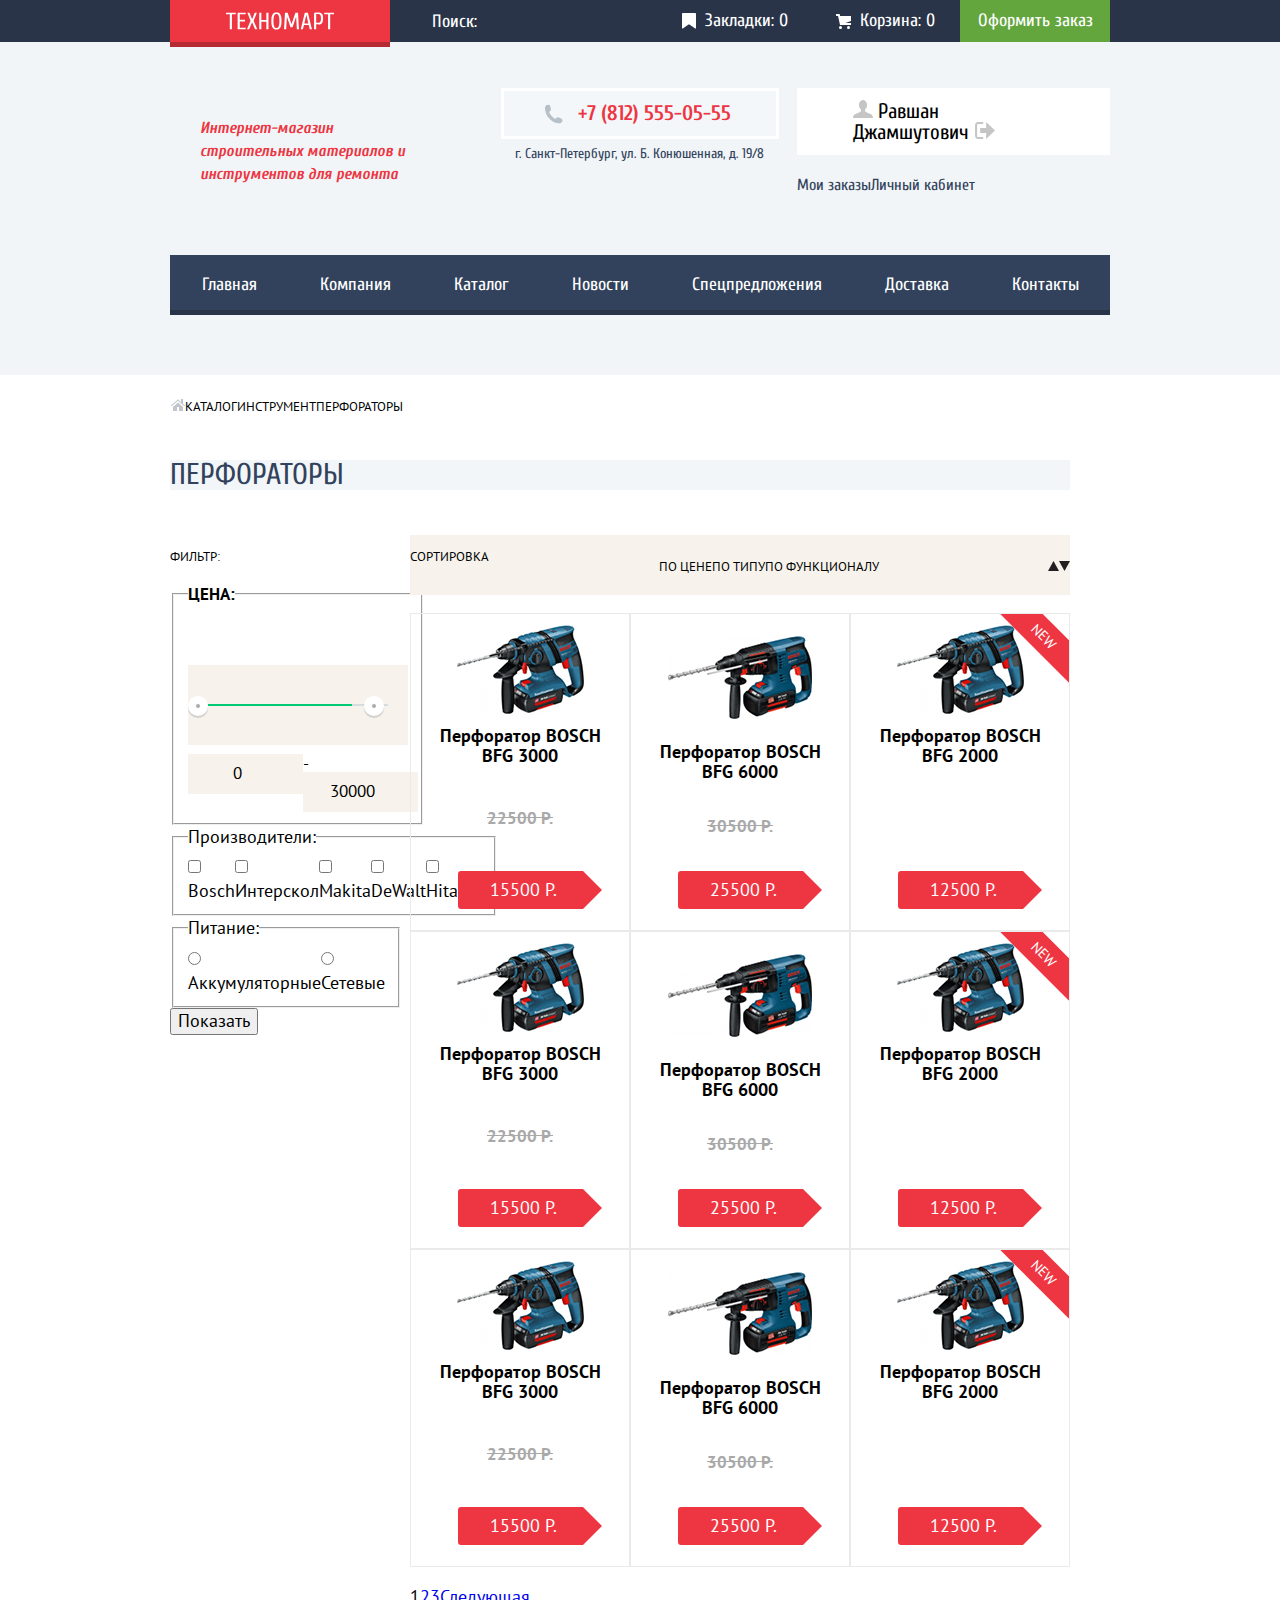
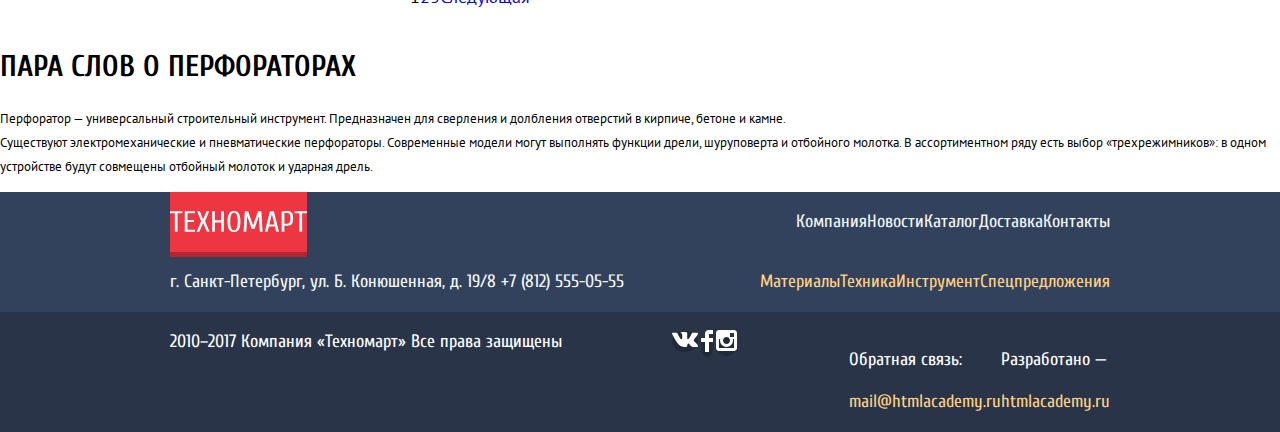
==== commit f046a20d: "стилизация" ====
--- a/catalog.html
+++ b/catalog.html
@@ -19,28 +19,28 @@
       <form class="header-page__search" method="get" action="https://echo.htmlacademy.ru/" name="search" autocomplete="off" aria-label="форма поиска">
         <label>
           <input class="header-page__search-field" type="search" name="search" placeholder="Поиск:">
-          <svg xmlns="http://www.w3.org/2000/svg" width="17" height="17" viewBox="0 0 17 17"><path fill="#ffffff" d="M17 15.586l-3.542-3.542A7.465 7.465 0 0 0 15 7.5 7.5 7.5 0 1 0 7.5 15c1.71 0 3.282-.579 4.544-1.542L15.586 17 17 15.586zM2 7.5C2 4.467 4.467 2 7.5 2 10.532 2 13 4.467 13 7.5c0 3.032-2.468 5.5-5.5 5.5A5.506 5.506 0 0 1 2 7.5z"/>
+          <svg xmlns="http://www.w3.org/2000/svg" width="17" height="17" viewBox="0 0 17 17"><path fill="context-fill" d="M17 15.586l-3.542-3.542A7.465 7.465 0 0 0 15 7.5 7.5 7.5 0 1 0 7.5 15c1.71 0 3.282-.579 4.544-1.542L15.586 17 17 15.586zM2 7.5C2 4.467 4.467 2 7.5 2 10.532 2 13 4.467 13 7.5c0 3.032-2.468 5.5-5.5 5.5A5.506 5.506 0 0 1 2 7.5z"/>
           </svg>
         </label>
       </form>
       <div class="header-page__content-right">
-        <a class="header-page__btn-text" href="#nowhere" aria-label="Перейти к закладкам">
+        <a class="header-page__btn-text" href="#nowhere">
           <svg xmlns="http://www.w3.org/2000/svg" width="14" height="16" viewBox="0 0 14 16">
             <path fill="#ffffff"
                   d="M14 15c0 .55-.368.741-.818.426l-5.363-3.765c-.45-.315-1.187-.315-1.637 
                   0L.818 15.426C.368 15.741 0 15.55 0 15V1c0-.55.45-1 1-1h12c.55 0 1 .45 1 1v14z"/>
           </svg>
-          <span class="header-page__icon __icon-bookmark">Закладки:0</span>
+          <span class="header-page__icon">Закладки: 0</span>
         </a>
-        <a class="header-page__btn-text" href="#nowhere" aria-label="Перейти к корзине">
+        <a class="header-page__btn-text" href="#nowhere">
           <svg xmlns="http://www.w3.org/2000/svg" width="15" height="15" viewBox="0 0 15 15">
             <circle fill="#ffffff" cx="4.5" cy="13.5" r="1.5"/>
             <circle fill="#ffffff" cx="12.5" cy="13.5" r="1.5"/>
             <path fill="#ffffff" d="M15 2H4.07l-.422-2H0v2h2.031l1.985 9H15V9H9.441L15 6.951z"/>
           </svg>
-          <span class="header-page__icon __icon-basket">Корзина:0</span>
+          <span class="header-page__icon">Корзина: 0</span>
         </a>
-        <a class="header-page__btn-text __btn-text-green" href="#nowhere" aria-label="Перейти к корзине">
+        <a class="header-page__btn-text __btn-text-green __btn-order" href="#nowhere" aria-label="Перейти к корзине">
           Оформить заказ
         </a>
       </div>
@@ -50,7 +50,7 @@
   <div class="header-page__middle">
     <h1 class="header-page__title">Интернет-магазин строительных материалов и инструментов для ремонта</h1>
     <div class="header-page__center">
-      <a class="header-page__phone-btn" href="tel:+78125550555" aria-label="Позвонить по тел +7 (812) 555-05-55">
+      <a class="header-page__phone-btn" href="tel:+78125550555">
         <svg xmlns="http://www.w3.org/2000/svg" width="19" height="19" viewBox="0 0 19 19">
           <path fill="#B7BFC8" d="M15.572 18.985h-.941c-4.129-.488-7.157-2.408-9.359-4.864C3.062 11.66 1.318 8.492.978
               4.228V3.084c.078-.774.459-1.304.898-1.757C2.425.766 3.25.044 4.002.019c.554-.018 1.5.38 1.879.899.329.446.504
@@ -64,7 +64,7 @@
     </div>
 
     <div class="header-page__enter-group">
-      <a class="enter-group__btn __btn-authorization" href="#nowhere">
+      <a class="enter-group__btn enter-group__btn-authorization" href="#nowhere">
         <svg xmlns="http://www.w3.org/2000/svg" width="20" height="18" viewBox="0 0 20 18">
           <path fill="#c5c5c5"  d="M17.881 14.166c-2.144-.735-4.256-1.666-5.207-2.39-.657-.501-.77-1.618-.517-2.415
           1.118-.903 1.864-2.477 1.864-4.278C14.021 2.276 12.221 0 10 0S5.979 2.276 5.979 5.083c0 1.801.746 3.374 1.863
@@ -80,12 +80,12 @@
           </g>
         </svg>
       </a>
-      <ul class="header-page__menu">
-        <li>
-          <a class="header-page__menu-btn" href="#nowhere" aria-label="Перейти в заказы">Мои заказы</a>
-        </li>
-        <li>
-          <a class="header-page__menu-btn" href="#nowhere" aria-label="Перейти в личный кабинет">Личный кабинет</a>
+      <ul class="enter-group__menu">
+        <li>
+          <a class="enter-group__menu-btn" href="#nowhere">Мои заказы</a>
+        </li>
+        <li>
+          <a class="enter-group__menu-btn" href="#nowhere">Личный кабинет</a>
         </li>
       </ul>
     </div>
@@ -94,31 +94,31 @@
   <nav class="header-page__main-nav">
     <ul class="main-nav__list">
       <li class="main-nav__item">
-        <a class="main-nav__link">Главная</a>
-      </li>
-      <li class="main-nav__item">
-        <a class="main-nav__link" href="#nowhere" aria-label="Перейти к информации о компании">Компания</a>
-      </li>
-      <li class="main-nav__item">
-        <a class="main-nav__link" href="catalog.html" aria-label="Перейти к обзору каталога">Каталог</a>
-      </li>
-      <li class="main-nav__item">
-        <a class="main-nav__link" href="#nowhere" aria-label="Перейти к обзору новостей">Новости</a>
-      </li>
-      <li class="main-nav__item">
-        <a class="main-nav__link" href="#nowhere" aria-label="Перейти к обзору спецпредложений">Спецпредложения</a>
-      </li>
-      <li class="main-nav__item">
-        <a class="main-nav__link" href="#nowhere" aria-label="Перейти в раздел доставка">Доставка</a>
-      </li>
-      <li class="main-nav__item">
-        <a class="main-nav__link" href="#nowhere" aria-label="Посмотреть контакты">Контакты</a>
+        <a class="main-nav__link" href="index.html">Главная</a>
+      </li>
+      <li class="main-nav__item">
+        <a class="main-nav__link" href="#nowhere">Компания</a>
+      </li>
+      <li class="main-nav__item">
+        <a class="main-nav__link">Каталог</a>
+      </li>
+      <li class="main-nav__item">
+        <a class="main-nav__link" href="#nowhere">Новости</a>
+      </li>
+      <li class="main-nav__item">
+        <a class="main-nav__link" href="#nowhere">Спецпредложения</a>
+      </li>
+      <li class="main-nav__item">
+        <a class="main-nav__link" href="#nowhere">Доставка</a>
+      </li>
+      <li class="main-nav__item">
+        <a class="main-nav__link" href="#nowhere">Контакты</a>
       </li>
     </ul>
   </nav>
 </header>
 
-<main class="main-page">
+<main class="catalog-page">
 
   <ul class="breadcrumbs">
     <li>
@@ -148,61 +148,72 @@
 
   <section class="catalog-filter">
     <h2 class="catalog-filter__header">Перфораторы</h2>
+
     <aside class="catalog-filter__sidebar">
-      <h3 class="sidebar__name">Фильтр:</h3>
-      <form class="sidebar-form" method="get" action="https://echo.htmlacademy.ru/" name="filter">
-        <fieldset class="filter-price">
-          <legend>Цена:</legend>
-          <div>
-            <div></div>
-            <div>
-              <input type="number" value="0">
-              <span>-</span>
-              <input type="number" value="3000">
+    <h3 class="sidebar__name ">Фильтр:</h3>
+    <form class="sidebar-form" method="get" action="https://echo.htmlacademy.ru/" name="filter">
+      <fieldset class="filter-price">
+        <legend>Цена:</legend>
+        <div class="range-filter">
+          <div class="range-controls">
+            <div class="scale">
+              <div class="bar" style="width: 80%; margin-left: 0%"></div>
             </div>
+            <div class="toggle toggle-min" tabindex="0" style="left: 0%"></div>
+            <div class="toggle toggle-max" tabindex="0" style="left: 80%"></div>
           </div>
-        </fieldset>
-        <fieldset class="sidebar-card">
-          <legend>Производители:</legend>
-          <label>
-            <input type="checkbox" name="Bosch">
-            <span>Bosch</span>
-          </label>
-          <label>
-            <input type="checkbox" name="Интерскол">
-            <span>Интерскол</span>
-          </label>
-          <label>
-            <input type="checkbox" name="Makita">
-            <span>Makita</span>
-          </label>
-          <label>
-            <input type="checkbox" name="DeWalt">
-            <span>DeWalt</span>
-          </label>
-          <label>
-            <input type="checkbox" name="Hitachi">
-            <span>Hitachi</span>
-          </label>
-        </fieldset>
-        <fieldset class="sidebar-type">
-          <legend>Питание:</legend>
-          <label>
-            <input type="radio" name="radio" value="accumulator">
-            <span>Аккумуляторные</span>
-          </label>
-          <label>
-            <input type="radio" name="radio" value="network">
-            <span>Сетевые</span>
-          </label>
-        </fieldset>
-        <button type="submit">Показать</button>
-      </form>
+          <div class="price-controls">
+            <label class="min-price">
+              <input type="number" name="min-price" value="0">
+            </label>
+            <label class="max-price">
+              - <input type="number" name="max-price" value="30000">
+            </label>
+          </div>
+        </div>
+      </fieldset>
+      <fieldset class="sidebar-card">
+        <legend>Производители:</legend>
+        <label>
+          <input type="checkbox" name="Bosch">
+          <span>Bosch</span>
+        </label>
+        <label>
+          <input type="checkbox" name="Интерскол">
+          <span>Интерскол</span>
+        </label>
+        <label>
+          <input type="checkbox" name="Makita">
+          <span>Makita</span>
+        </label>
+        <label>
+          <input type="checkbox" name="DeWalt">
+          <span>DeWalt</span>
+        </label>
+        <label>
+          <input type="checkbox" name="Hitachi">
+          <span>Hitachi</span>
+        </label>
+      </fieldset>
+      <fieldset class="sidebar-type">
+        <legend>Питание:</legend>
+        <label>
+          <input type="radio" name="radio" value="accumulator">
+          <span>Аккумуляторные</span>
+        </label>
+        <label>
+          <input type="radio" name="radio" value="network">
+          <span>Сетевые</span>
+        </label>
+      </fieldset>
+      <button type="submit">Показать</button>
+    </form>
     </aside>
+
     <div class="catalog-filter__sort-block">
       <div class="sort-block__menu">
         <p class="sort-block__title">Сортировка</p>
-        <u class="sort-block__sort-list">
+        <ul class="sort-block__sort-list">
           <li>
             <a class="sort-list__item" href="#nowhere">по цене</a>
           </li>
@@ -232,189 +243,216 @@
       </div>
       <ul class="catalog__product-list">
         <li>
-          <article class="product-list__product-card">
-            <div class="product-card__active">
-              <a class="block-shop__image" href="#nowhere">
+          <article class="product-list__product-card card-style">
+            <div class="product-card__active">
+              <a class="product-card__image" href="#nowhere">
                 <img src="img/bfg3000.jpg" width="127" height="112" alt="Перфоратор BOSCH BFG 3000">
               </a>
-              <div class="block-shop__btn">
-                <a class="green-btn" href="#nowhere">Купить</a>
+              <div class="product-card__btn">
+                <a class="green-btn" href="#nowhere">
+                  <svg xmlns="http://www.w3.org/2000/svg" width="15" height="15" viewBox="0 0 15 15">
+                    <circle fill="#ffffff" cx="4.5" cy="13.5" r="1.5"/><circle fill="#ffffff" cx="12.5" cy="13.5" r="1.5"/>
+                    <path fill="#ffffff" d="M15 2H4.07l-.422-2H0v2h2.031l1.985 9H15V9H9.441L15 6.951z"/></svg>Купить
+                </a>
                 <a href="#nowhere">В закладки</a>
               </div>
             </div>
-            
+            <div class="product-card__price">          
+              <a href="#nowhere">
+                <h3 class="product-card__price-title">Перфоратор BOSCH BFG 3000</h3>
+              </a>
+              <del>22500 Р.</del>
+              <p class="product-card__price-tag red-btn">15500 Р.</p>
+            </div>         
+          </article>
+        </li>
+        <li>
+          <article class="product-list__product-card card-style">
+            <div class="product-card__active">
+              <a class="product-card__image" href="#nowhere">
+                <img src="img/bfg6000.jpg" width="144" height="128" alt="Перфоратор BOSCH BFG 6000">
+              </a>
+              <div class="product-card__btn">
+                <a class="green-btn" href="#nowhere">
+                  <svg xmlns="http://www.w3.org/2000/svg" width="15" height="15" viewBox="0 0 15 15">
+                    <circle fill="#ffffff" cx="4.5" cy="13.5" r="1.5"/><circle fill="#ffffff" cx="12.5" cy="13.5" r="1.5"/>
+                    <path fill="#ffffff" d="M15 2H4.07l-.422-2H0v2h2.031l1.985 9H15V9H9.441L15 6.951z"/></svg>Купить
+                </a>
+                <a href="#nowhere">В закладки</a>
+              </div>
+            </div>        
             <div class="product-card__price">
               <a href="#nowhere">
+                <h3 class="product-card__price-title">Перфоратор BOSCH BFG 6000</h3>
+              </a>
+              <del>30500 Р.</del>
+              <p class="product-card__price-tag red-btn">25500 Р.</p>
+            </div>         
+          </article>
+        </li>
+        <li>
+          <article class="product-list__product-card card-style new-item">
+            <div class="product-card__active">
+              <a class="product-card__image" href="#nowhere">
+                <img src="img/bfg2000.jpg" width="127" height="112" alt="Перфоратор BOSCH BFG 2000">
+              </a>
+              <div class="product-card__btn">
+                <a class="green-btn" href="#nowhere">
+                  <svg xmlns="http://www.w3.org/2000/svg" width="15" height="15" viewBox="0 0 15 15">
+                    <circle fill="#ffffff" cx="4.5" cy="13.5" r="1.5"/><circle fill="#ffffff" cx="12.5" cy="13.5" r="1.5"/>
+                    <path fill="#ffffff" d="M15 2H4.07l-.422-2H0v2h2.031l1.985 9H15V9H9.441L15 6.951z"/></svg>Купить
+                </a>
+                <a href="#nowhere">В закладки</a>
+              </div>
+            </div> 
+            <div class="product-card__price">
+              <a href="#nowhere">
+                <h3 class="product-card__price-title">Перфоратор BOSCH BFG 2000</h3>
+              </a>
+              <p class="product-card__price-tag red-btn">12500 Р.</p>
+            </div>          
+          </article>
+        </li>
+        <li>
+          <article class="product-list__product-card card-style">
+            <div class="product-card__active">
+              <a class="product-card__image" href="#nowhere">
+                <img src="img/bfg3000.jpg" width="127" height="112" alt="Перфоратор BOSCH BFG 3000">
+              </a>
+              <div class="product-card__btn">
+                <a class="green-btn" href="#nowhere">
+                  <svg xmlns="http://www.w3.org/2000/svg" width="15" height="15" viewBox="0 0 15 15">
+                    <circle fill="#ffffff" cx="4.5" cy="13.5" r="1.5"/><circle fill="#ffffff" cx="12.5" cy="13.5" r="1.5"/>
+                    <path fill="#ffffff" d="M15 2H4.07l-.422-2H0v2h2.031l1.985 9H15V9H9.441L15 6.951z"/></svg>Купить
+                </a>
+                <a href="#nowhere">В закладки</a>
+              </div>
+            </div>
+            <div class="product-card__price">          
+              <a href="#nowhere">
                 <h3 class="product-card__price-title">Перфоратор BOSCH BFG 3000</h3>
               </a>
               <del>22500 Р.</del>
-              <p class="red-btn">15500 Р.</p>
-            </div>            
-          </article>
-        </li>
-        <li>
-          <article class="product-list__product-card">
+              <p class="product-card__price-tag red-btn">15500 Р.</p>
+            </div>         
+          </article>
+        </li>
+        <li>
+          <article class="product-list__product-card card-style">
             <div class="product-card__active">
               <a class="product-card__image" href="#nowhere">
                 <img src="img/bfg6000.jpg" width="144" height="128" alt="Перфоратор BOSCH BFG 6000">
               </a>
               <div class="product-card__btn">
-                <a class="green-btn" href="#nowhere">Купить</a>
+                <a class="green-btn" href="#nowhere">
+                  <svg xmlns="http://www.w3.org/2000/svg" width="15" height="15" viewBox="0 0 15 15">
+                    <circle fill="#ffffff" cx="4.5" cy="13.5" r="1.5"/><circle fill="#ffffff" cx="12.5" cy="13.5" r="1.5"/>
+                    <path fill="#ffffff" d="M15 2H4.07l-.422-2H0v2h2.031l1.985 9H15V9H9.441L15 6.951z"/></svg>Купить
+                </a>
+                <a href="#nowhere">В закладки</a>
+              </div>
+            </div>        
+            <div class="product-card__price">
+              <a href="#nowhere">
+                <h3 class="product-card__price-title">Перфоратор BOSCH BFG 6000</h3>
+              </a>
+              <del>30500 Р.</del>
+              <p class="product-card__price-tag red-btn">25500 Р.</p>
+            </div>         
+          </article>
+        </li>
+        <li>
+          <article class="product-list__product-card card-style new-item">
+            <div class="product-card__active">
+              <a class="product-card__image" href="#nowhere">
+                <img src="img/bfg2000.jpg" width="127" height="112" alt="Перфоратор BOSCH BFG 2000">
+              </a>
+              <div class="product-card__btn">
+                <a class="green-btn" href="#nowhere">
+                  <svg xmlns="http://www.w3.org/2000/svg" width="15" height="15" viewBox="0 0 15 15">
+                    <circle fill="#ffffff" cx="4.5" cy="13.5" r="1.5"/><circle fill="#ffffff" cx="12.5" cy="13.5" r="1.5"/>
+                    <path fill="#ffffff" d="M15 2H4.07l-.422-2H0v2h2.031l1.985 9H15V9H9.441L15 6.951z"/></svg>Купить
+                </a>
+                <a href="#nowhere">В закладки</a>
+              </div>
+            </div> 
+            <div class="product-card__price">
+              <a href="#nowhere">
+                <h3 class="product-card__price-title">Перфоратор BOSCH BFG 2000</h3>
+              </a>
+              <p class="product-card__price-tag red-btn">12500 Р.</p>
+            </div>          
+          </article>
+        </li>
+        <li>
+          <article class="product-list__product-card card-style">
+            <div class="product-card__active">
+              <a class="product-card__image" href="#nowhere">
+                <img src="img/bfg3000.jpg" width="127" height="112" alt="Перфоратор BOSCH BFG 3000">
+              </a>
+              <div class="product-card__btn">
+                <a class="green-btn" href="#nowhere">
+                  <svg xmlns="http://www.w3.org/2000/svg" width="15" height="15" viewBox="0 0 15 15">
+                    <circle fill="#ffffff" cx="4.5" cy="13.5" r="1.5"/><circle fill="#ffffff" cx="12.5" cy="13.5" r="1.5"/>
+                    <path fill="#ffffff" d="M15 2H4.07l-.422-2H0v2h2.031l1.985 9H15V9H9.441L15 6.951z"/></svg>Купить
+                </a>
                 <a href="#nowhere">В закладки</a>
               </div>
             </div>
-           
+            <div class="product-card__price">          
+              <a href="#nowhere">
+                <h3 class="product-card__price-title">Перфоратор BOSCH BFG 3000</h3>
+              </a>
+              <del>22500 Р.</del>
+              <p class="product-card__price-tag red-btn">15500 Р.</p>
+            </div>         
+          </article>
+        </li>
+        <li>
+          <article class="product-list__product-card card-style">
+            <div class="product-card__active">
+              <a class="product-card__image" href="#nowhere">
+                <img src="img/bfg6000.jpg" width="144" height="128" alt="Перфоратор BOSCH BFG 6000">
+              </a>
+              <div class="product-card__btn">
+                <a class="green-btn" href="#nowhere">
+                  <svg xmlns="http://www.w3.org/2000/svg" width="15" height="15" viewBox="0 0 15 15">
+                    <circle fill="#ffffff" cx="4.5" cy="13.5" r="1.5"/><circle fill="#ffffff" cx="12.5" cy="13.5" r="1.5"/>
+                    <path fill="#ffffff" d="M15 2H4.07l-.422-2H0v2h2.031l1.985 9H15V9H9.441L15 6.951z"/></svg>Купить
+                </a>
+                <a href="#nowhere">В закладки</a>
+              </div>
+            </div>        
             <div class="product-card__price">
               <a href="#nowhere">
                 <h3 class="product-card__price-title">Перфоратор BOSCH BFG 6000</h3>
               </a>
               <del>30500 Р.</del>
-              <p class="red-btn">25500 Р.</p>
-            </div>     
-          </article>
-        </li>
-        <li>
-          <article class="product-list__product-card">
+              <p class="product-card__price-tag red-btn">25500 Р.</p>
+            </div>         
+          </article>
+        </li>
+        <li>
+          <article class="product-list__product-card card-style new-item">
             <div class="product-card__active">
               <a class="product-card__image" href="#nowhere">
                 <img src="img/bfg2000.jpg" width="127" height="112" alt="Перфоратор BOSCH BFG 2000">
               </a>
               <div class="product-card__btn">
-                <a class="green-btn" href="#nowhere">Купить</a>
-                <a href="#nowhere">В закладки</a>
-              </div>
-            </div>
-            
+                <a class="green-btn" href="#nowhere">
+                  <svg xmlns="http://www.w3.org/2000/svg" width="15" height="15" viewBox="0 0 15 15">
+                    <circle fill="#ffffff" cx="4.5" cy="13.5" r="1.5"/><circle fill="#ffffff" cx="12.5" cy="13.5" r="1.5"/>
+                    <path fill="#ffffff" d="M15 2H4.07l-.422-2H0v2h2.031l1.985 9H15V9H9.441L15 6.951z"/></svg>Купить
+                </a>
+                <a href="#nowhere">В закладки</a>
+              </div>
+            </div> 
             <div class="product-card__price">
               <a href="#nowhere">
                 <h3 class="product-card__price-title">Перфоратор BOSCH BFG 2000</h3>
               </a>
-              <p class="red-btn">12500 Р.</p>
-            </div>         
-          </article>
-        </li>
-        <li>
-          <article class="product-list__product-card">
-            <div class="product-card__active">
-              <a class="product-card__image" href="#nowhere">
-                <img  src="img/bfg3000.jpg" width="127" height="112" alt="Перфоратор BOSCH BFG 3000">
-              </a>
-              <div class="product-card__btn">
-                <a class="green-btn" href="#nowhere">Купить</a>
-                <a href="#nowhere">В закладки</a>
-              </div>
-            </div>
-           
-            <div class="product-card__price">
-              <a href="#nowhere">
-                <h3 class="product-card__price-title">Перфоратор BOSCH BFG 3000</h3>
-              </a>
-              <del>22500 Р.</del>
-              <p class="red-btn">15500 Р.</p>
-            </div>           
-          </article>
-        </li>
-        <li>
-          <article class="product-list__product-card">
-            <div class="product-card__active">
-              <a class="product-card__image" href="#nowhere">
-                <img src="img/bfg6000.jpg" width="144" height="128" alt="Перфоратор BOSCH BFG 6000">
-              </a>
-              <div class="product-card__btn">
-                <a class="green-btn" href="#nowhere">Купить</a>
-                <a href="#nowhere">В закладки</a>
-              </div>
-            </div>
-            
-            <div class="product-card__price">
-              <a href="#nowhere">
-                <h3 class="product-card__price-title">Перфоратор BOSCH BFG 6000</h3>
-              </a>
-              <del>30500 Р.</del>
-              <p class="red-btn">25500 Р.</p>
-            </div>
-          </article>
-        </li>
-        <li>
-          <article class="product-list__product-card">
-            <div class="product-card__active">
-              <a class="product-card__image" href="#nowhere">
-                <img src="img/bfg2000.jpg" width="127" height="112" alt="Перфоратор BOSCH BFG 2000">
-              </a>
-              <div class="product-card__btn">
-                <a class="green-btn" href="#nowhere">Купить</a>
-                <a href="#nowhere">В закладки</a>
-              </div>
-            </div>
-            
-            <div class="product-card__price">
-              <a href="#nowhere">
-                <h3 class="product-card__price-title">Перфоратор BOSCH BFG 2000</h3>
-              </a>
-              <p class="red-btn">12500 Р.</p>
-            </div>
-          </article>
-        </li>
-        <li>
-          <article class="product-list__product-card">
-            <div class="product-card__active">
-              <a class="product-card__image" href="#nowhere">
-                <img  src="img/bfg3000.jpg" width="127" height="112" alt="Перфоратор BOSCH BFG 3000">
-              </a>
-              <div class="product-card__btn">
-                <a class="green-btn" href="#nowhere">Купить</a>
-                <a href="#nowhere">В закладки</a>
-              </div>
-            </div>
-            
-            <div class="product-card__price">
-              <a href="#nowhere">
-                <h3 class="product-card__price-title">Перфоратор BOSCH BFG 3000</h3>
-              </a>
-              <del>22500 Р.</del>
-              <p class="red-btn">15500 Р.</p>
-            </div>       
-          </article>
-        </li>
-        <li>
-          <article class="product-list__product-card">
-            <div class="product-card__active">
-              <a class="product-card__image" href="#nowhere">
-                <img src="img/bfg6000.jpg" width="144" height="128" alt="Перфоратор BOSCH BFG 6000">
-              </a>
-              <div class="product-card__btn">
-                <a class="green-btn" href="#nowhere">Купить</a>
-                <a href="#nowhere">В закладки</a>
-              </div>
-            </div>
-            
-            <div class="product-card__price">
-              <a href="#nowhere">
-                <h3 class="product-card__price-title">Перфоратор BOSCH BFG 6000</h3>
-              </a>
-              <del>30500 Р.</del>
-              <p class="red-btn">25500 Р.</p>
-            </div>    
-          </article>
-        </li>
-        <li>
-          <article class="product-list__product-card">
-            <div class="product-card__active">
-              <a class="product-card__image" href="#nowhere">
-                <img src="img/bfg2000.jpg" width="127" height="112" alt="Перфоратор BOSCH BFG 2000">
-              </a>
-              <div class="product-card__btn">
-                <a class="green-btn" href="#nowhere">Купить</a>
-                <a href="#nowhere">В закладки</a>
-              </div>
-            </div>
-            
-            <div class="product-card__price">
-              <a href="#nowhere">
-                <h3 class="product-card__price-title">Перфоратор BOSCH BFG 2000</h3>
-              </a>
-              <p class="red-btn">12500 Р.</p>
-            </div>         
+              <p class="product-card__price-tag red-btn">12500 Р.</p>
+            </div>          
           </article>
         </li>
       </ul>
@@ -433,10 +471,12 @@
         </li>
       </ul>
     </div>
+    
+    
   </section>
 
-  <section class="catalog-description">
-      <h2>Пара слов о перфораторах</h2>
+  <section class="service-info">
+      <h2 class="service-info__title">Пара слов о перфораторах</h2>
       <p>Перфоратор — универсальный строительный инструмент. Предназначен для сверления и долбления отверстий в кирпиче,
         бетоне и камне.<br>
         Существуют электромеханические и пневматические перфораторы. Современные модели могут выполнять функции дрели,
@@ -451,49 +491,49 @@
     <a class="footer-page__logo">
       <img src="img/logo-technomart.svg" width="137" height="22" alt="Техномарт">
     </a>
-    <ul class="footer-page__nav--white">
-      <li>
-        <a class="footer-page__nav-btn" href="index.html">Компания</a>
-      </li>
-      <li>
-        <a class="footer-page__nav-btn"  href="#nowhere">Новости</a>
-      </li>
-      <li>
-        <a class="footer-page__nav-btn"  href="catalog.html">Каталог</a>
-      </li>
-      <li>
-        <a class="footer-page__nav-btn"  href="#nowhere">Доставка</a>
-      </li>
-      <li>
-        <a class="footer-page__nav-btn"  href="#nowhere">Контакты</a>
+    <ul class="footer-page__nav footer-page__nav--white">
+      <li>
+        <a class="footer-page__nav-btn--white" href="index.html">Компания</a>
+      </li>
+      <li>
+        <a class="footer-page__nav-btn--white"  href="#nowhere">Новости</a>
+      </li>
+      <li>
+        <a class="footer-page__nav-btn--white"  href="catalog.html">Каталог</a>
+      </li>
+      <li>
+        <a class="footer-page__nav-btn--white"  href="#nowhere">Доставка</a>
+      </li>
+      <li>
+        <a class="footer-page__nav-btn--white"  href="#nowhere">Контакты</a>
       </li>
     </ul>
   </div>
   <div class="footer-page__middle">
-    <p class="footer-middle__adress">
+    <p class="footer-page__adress">
       <span>г. Санкт-Петербург, ул. Б. Конюшенная, д. 19/8</span>
       <a href="tel:+78125550555">+7 (812) 555-05-55</a>
     </p>
-    <ul class="footer-page__nav--yell">
-      <li>
-        <a class="footer-page__nav-btn" href="#nowhere">Материалы</a>
-      </li>
-      <li>
-        <a class="footer-page__nav-btn" href="#nowhere">Техника</a>
-      </li>
-      <li>
-        <a class="footer-page__nav-btn" href="#nowhere">Инструмент</a>
-      </li>
-      <li>
-        <a class="footer-page__nav-btn" href="#nowhere">Спецпредложения</a>
+    <ul class="footer-page__nav footer-page__nav--yell">
+      <li>
+        <a class="footer-page__nav-btn--yell" href="#nowhere">Материалы</a>
+      </li>
+      <li>
+        <a class="footer-page__nav-btn--yell" href="#nowhere">Техника</a>
+      </li>
+      <li>
+        <a class="footer-page__nav-btn--yell" href="#nowhere">Инструмент</a>
+      </li>
+      <li>
+        <a class="footer-page__nav-btn--yell" href="#nowhere">Спецпредложения</a>
       </li>
     </ul>
   </div>
   
-  <div class="footer-bottom-wrapper">
-    <div class="footer-bottom">
+  <div class="footer-page__wrapper">
+    <div class="footer-page__bottom">
       <p>2010–2017 Компания «Техномарт» Все права защищены</p>
-      <ul class="footer-bottom__icons-list">
+      <ul class="footer-page__icons-list">
         <li>
           <a class="icons-list__btn" href="#nowhere">
             <img src="img/icon-vk.svg" width="26" height="15" alt="Перейти по ссылке Вконтакте">
@@ -510,7 +550,7 @@
           </a>
         </li>
       </ul>
-      <ul class="footer-bottom__links-list">
+      <ul class="footer-page__links-list">
         <li>
           <p>Обратная связь:</p>
           <a class="links-list__btn" href="mailto:mail@htmlacademy.ru">mail@htmlacademy.ru</a>
--- a/css/style.css
+++ b/css/style.css
@@ -37,6 +37,14 @@
   --green-btn-shadow:#518534;
   --del-color:#A9A9A9;
   --border-color: #EAEAEA;
+  --border-color2: #405069;
+  --box-shadow: #b62430;
+  --fill-icon: #3D546F;
+  --scale-color: #D7DCDE;
+  --bar-range-control: #00ca74;
+  --background-toggle: #ABABAB;
+  --toggle-shadow: #cfcfcf;
+
   --content-width: 940px;
   
 }
@@ -46,7 +54,7 @@
   min-width: 940px;
   margin: 0;
   padding: 0;
-  font-family: "Cuprum", Arial, sans-serif;
+  font-family: "Cuprum", "Arial", sans-serif;
   font-size: 18px;
   line-height: 24px;
   font-weight: normal;
@@ -56,6 +64,7 @@
   display: grid;
   grid-template-rows: min-content 1fr min-content;
 }
+
 a {
   text-decoration: none;
 }
@@ -64,21 +73,21 @@
   max-width: 100%;
   height: auto;
 }
+
 ul {
   padding: 0;
   list-style: none;
 }
-svg{
+svg {
   fill: var(--basic-color);
 }
+
 del {
-  font-family: PT Sans;
-  font-style: normal;
-  font-weight: bold;
-  font-size: 17px;
+  font: bold 17px "PT Sans";
   line-height: 18px;
   color:var(--del-color);
 }
+
 .visually-hidden {
 	position: absolute;
 	height: 1px;
@@ -89,21 +98,41 @@
 	clip: rect(0 0 0 0);
   overflow: hidden;
 }
+
 .red-btn {
   display: block;
-  min-height: 38px;
   padding-top: 11px;
 	color: var(--basic-color);
 	text-align: center;
 	text-transform: uppercase;
 	border: none;
-	border-radius: 3px;
   background-color: var(--basic-red);
-
-}
-
-
-  /* Header top */
+}
+
+.new-item {
+  position: relative;
+  overflow: hidden;
+}
+
+.new-item:after {
+  content: "new";
+  display: flex;
+  justify-content: center;
+  align-items: center;
+  font-size: 14px;
+  line-height: 18px;
+  text-transform: uppercase;
+  color: var(--basic-color);
+  position: absolute;
+  width: 100px;
+  height: 30px;
+  background-color: var(--basic-red);
+  transform: translate(25%, 25%) rotate(45deg);
+  right: 0;
+  top: 0;
+}
+
+  /* Header */
   
 .header-page {
   display: flex;
@@ -136,45 +165,55 @@
   display: flex;
   justify-content: center;
 }
+
 .header-page__logo img {
   max-width: 100%;
   height: auto;
   margin-bottom: 5px;
 }
+
 .header-page__logo:hover,
 .header-page__logo:focus {
 	background-color: var(--header-logo-hover-focus);
 }
+
 .header-page__logo:active {
   background-color: var(--header-logo-active);
 }
+
 .header-page__search {
   position: relative;
   flex-grow: 1;
   height: 100%;
 }
+
 .header-page__search:hover svg {
   opacity: 1;
 } 
+
 .header-page__search:active svg {
   fill: var(--basic-red);
 }
+
 .header-page__search:focus-within input {
   background-color: var(--basic-color);
   color: var(--special-black);
   outline: none;
   fill: var(--basic-red);
 }
+
 .header-page__search:focus-within svg {
   fill: var(--basic-red);
   opacity: 1;
 }
+
 .header-page__search svg {
   position: absolute;
   top: 12px;
   left: 15px;
   opacity: 0.3;
 }
+
 .header-page__search-field {
   background-color: var(--basic-dark-blue);
   border: none;
@@ -183,15 +222,19 @@
   height: 100%;
   color: var(--basic-color);
 }
+
 .header-page__search-field::-webkit-input-placeholder {
   color: var(--basic-color);
 }
+
 .header-page__search-field:-moz-placeholder {
   color: var(--basic-color);
 }
+
 .header-page__search:hover {
 	background-color: var(--basic-color);
 }
+
 .header-page__search:active {
 	opacity: 0.5;
 }
@@ -225,10 +268,12 @@
 	color: rgba(255, 255, 255, 0.6);
   background-color: var(--header-top__btn-active);
 }
+
 .__btn-text-green {
   background-color: var(--special-green);
   color: var(--basic-color);
 }
+
 .__btn-text-green:hover,
 .__btn-text-green:focus {
 	background-color: var(--header-top__btn--green-hover-focus);
@@ -238,12 +283,11 @@
 	color: rgba(255, 255, 255, 0.5);
 	background-color: var(--header-top__btn---green-active);
 }
+
 .header-page__btn-text svg{
   margin-right: 9px;
 }
 
-
-/* Header middle */
 .header-page__middle {
   display: grid;
   grid-template-columns: 1fr 1fr 1fr;
@@ -260,11 +304,13 @@
   padding: 0 50px 0 30px;
   margin: auto;
 }
+
 .header-page__center {
   display: flex;
   flex-direction: column;
   align-items: center;
 }
+
 .header-page__phone-btn {
   background: var(--special-white);
   border: 3px solid var(--basic-color);
@@ -283,13 +329,14 @@
   top: 50%;
   transform: translateY(-50%);
   fill: var(--phone-number-svg);
-
-}
+}
+
 .header-page__address {
   font-size: 14px;
   color: var(--special-blue);
   margin: 3px 0;
 }
+
 .enter-group__list {
   list-style: none;
   display:flex;
@@ -304,24 +351,52 @@
   line-height: 21px;
   color: var(--special-black);
 }
+
+.enter-group__btn:hover,
+.enter-group__btn:focus {
+  color: var(--basic-red);
+}
+
+.enter-group__btn:active {
+  color: var(--header-login-active);
+}
+
 .enter-group__list li:last-child{
   padding-left: 10px;
 }
-._btn-reg {  
+
+.enter-group__btn-reg {  
   padding: 12px 24px;
 }
 
-._btn-enter svg {
+.enter-group__btn-enter svg {
   position: absolute;
   top: 50%;
   left: 19px;
   transform: translateY(-50%);
 } 
-._btn-enter {
+
+.enter-group__btn-enter {
   margin-left: 10px;
   padding: 12px 27px 12px 45px;
   position: relative;
 }
+
+.enter-group__menu {
+  display: flex;
+}
+
+.enter-group__menu-btn {
+  font-size: 16px;
+  line-height: 18px;
+  color: var(--special-blue);
+}
+
+.enter-group__btn-authorization {
+  padding: 12px 57px 12px 56px;
+  position: relative;
+}
+
 .header-page__menu-btn {
   font-size: 16px;
   line-height: 18px;
@@ -333,24 +408,27 @@
 	color:var(--header-login-active);
 	outline: none;
 }
-.header-page__btn{
+
+.header-page__btn {
   font-size: 21px;
   line-height: 21px;
   color: var(--special-black);
 }
+
 .header-page__btn:hover,
-.header-page__btn:focus{
-  color: var(--special-black);
-}
-.header-page__btn-authorization:active{
+.header-page__btn:focus {
+  color: var(--special-black);
+}
+
+.header-page__btn-authorization:active {
   color: rgba(255, 255, 255, 0.5);
 }
 
-/* Header bottom */
-.header-page__main-nav{
+.header-page__main-nav {
   width: var(--content-width);
 }
-.main-nav__list{
+
+.main-nav__list {
   list-style: none;
 	display: flex;
 	box-shadow: inset 0px -5px 0px var(--navigation-hover-focus);
@@ -358,25 +436,37 @@
   margin: 40px 0 60px 0;
 }
 
-.main-nav__item{
+.main-nav__item {
   display: flex;
   align-items: center;
   justify-content: center;
   height: 60px;
   flex-grow: 1;
 }
-.main-nav__link{
+.main-nav__link {
   color: var(--basic-color);
 }
 
-.main-nav__item:hover,
-.main-nav__item:focus {
+.main-nav__link:hover,
+.main-nav__link:focus {
 	background-color: var(--navigation-hover-focus);
-}
-
-.main-nav__item:active {
+  box-shadow: inset 0px -5px 0px var(--navigation-hover-focus);
+  padding-top: 16px;
+  padding-bottom: 20px;
+  width: 100%;
+  display: block;
+  text-align: center;
+}
+
+.main-nav__link:active {
 	color: rgba(255, 255, 255, 0.5);
 	background-color: var(--navigation-active);
+  box-shadow: inset 0px -5px 0px var(--navigation-hover-focus);
+  padding-top: 16px;
+  padding-bottom: 20px;
+  width: 100%;
+  display: block;
+  text-align: center;
 }
 
 /* Main index.html */
@@ -389,7 +479,8 @@
   color: var(--special-black);
   width: 100%;
 }
-.promo-slider{
+
+.main-page__promo-list {
   width: var(--content-width);
   display:grid;
   grid-template-columns: 1fr 1fr 1fr;
@@ -397,7 +488,8 @@
   gap: 20px;
   padding: 59px 0;
 }
-.promo-slider__title {
+
+.promo-card__title {
   font-weight: bold;
   font-size: 24px;
   line-height: 30px;
@@ -405,7 +497,7 @@
   margin: 0;
 }
 
-.promo-slider__btn {
+.promo-card__btn {
   text-transform: uppercase;
   width: 135px;
   font-size: 14px;
@@ -417,40 +509,48 @@
   text-align: center;
 }
 
-.promo-slider__btn:hover,
-.promo-slider__btn:focus {
+.promo-card__btn:hover,
+.promo-card__btn:focus {
   background-color: rgba(0, 0, 0, 0.2);
 }
-.promo-slider__btn:focus {
+
+.promo-card__btn:focus {
 background-color: rgba(0, 0, 0, 0.3);
 }
-.promo-slider__card-menu {
+
+.promo-card__menu {
   height: 100%;
   display: flex;
   flex-direction: column;
   justify-content: space-between;
 }
-.promo-slider__card {
+
+.promo-card {
   display: flex;
   justify-content: space-between;
   align-items: center;
   padding: 20px 0 21px 23px;
 }
-.promo-slider__card:first-of-type,
-.promo-slider__card:last-of-type{
+
+.promo-card:first-of-type,
+.promo-card:last-of-type {
   background-color: var(--slide-1);
 }
-.promo-slider__card:nth-last-of-type(2){
+
+.promo-card:nth-last-of-type(2) {
   background-color: var(--slide-4);
 }
-.promo-slider__card:nth-of-type(2){
+
+.promo-card:nth-of-type(2) {
   background-color: var(--slide-2);
 }
-.promo-slider__card:nth-of-type(3){
+
+.promo-card:nth-of-type(3) {
   background-color: var(--slide-3);
 }
-.promo-slider__active-card{
-  background-image: url("../img/gadder.jpg");
+
+.promo-slider {
+  position: relative;
   width: 620px;
   height: 266px;
   grid-row-start: 2;
@@ -459,88 +559,326 @@
   grid-column-end: 3;
 }
 
-.promo-slider__icon-paint {
+.promo-slider__btn {
+  width: max-content;
+  font-size: 14px;
+  line-height: 18px;
+  padding: 10px 46px;
+}
+
+.promo-slider__list {
+  width: 100%;
+  height: 100%;
+  margin: 0;
+}
+
+.slider-controls {
+  position: absolute;
+  top: 0;
+  left: 0;
+  width: 100%;
+  height: 100%;
+}
+
+.slider-controls__btn {
+  position: absolute;
+  width: 100%;
+  display: flex;
+  box-sizing: border-box;
+  justify-content: space-between;
+  top: 50%;
+  transform: translateY(-50%);
+  padding: 0 24px;
+}
+
+.slider-controls__radio {
+  position: absolute;
+  width: 100%;
+  display: flex;
+  box-sizing: border-box;
+  justify-content: center;
+  bottom: 0;
+  margin: 24px 0;
+}
+
+
+.slider-controls__nav:not(:last-child) {
+  margin-right: 12px;
+}
+
+.slider-controls__nav {
+  cursor: pointer;
+  background-color: var(--basic-color);
+  border: 2px solid var(--basic-color);
+  border-radius: 50%;
+  width: 10px;
+  height: 10px;
+  margin: 0;
+  padding: 0;
+}
+
+.slider-controls__active {
+  background-color: var(--basic-red);
+}
+
+.active-card {
+  box-sizing: border-box;
+  width: 100%;
+  height: 100%;
+  display: flex;
+  justify-content: space-between;
+  flex-direction: column;
+  color: var(--basic-color);
+  padding: 24px;
+  box-shadow: inset 0px 105px 0px rgba(0, 0, 0, 0.25);
+}
+
+.active-card--puncher {
+  display: none;
+  background-image: url("../img/gadder.jpg");
+}
+
+.active-card--drill {
+ /*display: none; */
+  background-image: url("../img/drill.jpg");
+}
+
+.active-card p {
+  margin: 5px 0 auto 0;
+}
+
+.active-card__title {
+  margin: 0;
+}
+
+.promo-card__icon-paint {
   margin-right: 43px;
 }
-.promo-slider__icon-drill {
+
+.promo-card__icon-drill {
   margin-right: 31px;
 }
-.promo-slider__icon-truck {
+
+.promo-card__icon-truck {
   margin-right: 31px;
 }
-.promo-slider__icon-cart {
+
+.promo-card__icon-cart {
   margin-right: 45px;
 }
-.promo-slider__icon-van {
+
+.promo-card__icon-van {
   margin-right: 31px;
 }
 
-.active-card__title{
+.active-card__title {
   font-weight: bold;
   font-size: 36px;
   line-height: 36px;
   text-transform: uppercase;
   color:var(--basic-color);
 }
-.active-card p{
+
+.active-card p {
   color:var(--basic-color);
 }
-.active-card__icon-left{
+
+.active-card__icon-left {
   width: 22px;
 	height: 40px;
   background: url("../img/icon-left.svg") no-repeat;
   border:none;
 }
-.active-card__icon-right{
+
+.active-card__icon-right {
   width: 22px;
 	height: 40px;
   background: url("../img/icon-right.svg") no-repeat;
   border:none;
 }
+
 /* Популярные товары , Популярные производители */
-.promo-block{
+
+.promo-block {
   width: var(--content-width);
   display:flex;
   flex-direction: column;
-}
-.promo-block__header{
+  padding-bottom: 70px;
+}
+
+.promo-block__header {
   width: var(--content-width);
   background-color: var(--basic-extra-light);
   display:flex;
   justify-content: space-between;
 }
-.promo-block__title{
+
+.promo-block__title {
   font-size: 30px;
   line-height: 30px;
   text-transform: uppercase;
   color: var(--basic-blue);
-}
-
-.promo-block__product-list {
-  list-style: none;
-  display:flex;
-  justify-content: flex-start;
-
-}
-.product-card__active{
+  margin: 29px 0px 30px 28px;
+}
+
+.promo-block__list {
+  display: grid;
+  grid-template-columns: min-content min-content min-content min-content;
+  grid-template-rows: 1fr;
+  gap: 20px;
+}
+
+.promo-block__btn {
+  width: 192px;
+  font-size: 14px;
+  line-height: 18px;
+  display: block;
+  text-align: center;
+  margin: 25px 14px 26px 0;
+}
+.card-style {
+  border: 1px solid var(--border-color);
+}
+
+.product-list__product-card {
+  display: flex;
+	flex-direction: column;
+	justify-content: flex-start;
+  align-items: center;  
+  box-sizing: border-box;
+  height: 318px;
   width: 220px;
-  max-height: 318px;
-}
+}
+
+.company-list__company-card {
+  box-sizing: border-box; 
+  width: 220px;
+  height: 145px;
+  position: relative;
+  border: 1px solid var(--border-color);
+  color: var(--border-color);
+}
+
+.company-list__card img {
+  position: absolute;
+  z-index: 1;
+  margin: auto;
+  top: 0; 
+  right: 0;
+  bottom: 0; 
+  left: 0;
+}
+
+.card-style:hover,
+.card-style:focus,
+.card-style:focus-within {
+	box-shadow: 0 10px 20px 0 rgba(0, 0, 0, 0.5);
+}
+
+.card-style:hover .product-card__btn {
+  visibility: visible;
+}
+
+.card-style:hover .product-card__image {
+  visibility: hidden;
+}
+
+.product-card__active {
+  width: 100%;
+  height: 179px;
+  position: relative;
+}
+
+.product-card__image {
+  width: 100%;
+  height: 100%;
+  display: flex;
+  align-items: center;
+  justify-content: center;
+}
+
+.product-card__image:hover,
+.product-card__image:focus,
+.product-card__image:focus-within {
+	opacity: 0;
+}
+
+.product-card__btn {
+  box-sizing: border-box;
+  visibility: hidden;
+  position: absolute;
+  top: 0;
+  left: 0;
+  width: 100%;
+  height: 179px;
+  display: flex;
+  flex-direction: column;
+  align-items: center;
+  padding: 38px 44px 0 41px;
+}
+
+.product-card__btn a {
+  width: 100%;
+  box-sizing: border-box;
+  display: flex;
+  justify-content: center;
+  align-items: center;
+}
+
+.product-card__btn svg {
+  opacity: 0.3;
+  margin-right: 10px;
+}
+
+.product-card__btn a:not(last-child) {
+  margin-bottom: 10px;
+}
+
+.product-card__price {
+  text-align: center;
+  height: 100%;
+  display: flex;
+  flex-direction: column;
+  justify-content: space-between;
+  align-items: center;
+  padding: 0 17px 21px 17px;
+}
+
 .product-card__price-title {
-  font-family: PT Sans;
-  font-style: normal;
-  font-weight: bold;
-  font-size: 18px;
+  font: bold 18px "PT Sans";
   line-height: 20px;
   color: var(--special-black);
-}
+  margin: 0;
+}
+
+.product-card__price-tag {
+  display: flex;
+  align-items: center;
+  position: relative;
+  height: 38px;
+  margin: 0;
+  padding: 0 26px 0 32px;
+  vertical-align: middle;
+  border-top-left-radius: 3px;
+  border-bottom-left-radius: 3px;
+}
+
+.product-card__price-tag:after {
+  content: "";
+  position: absolute;
+  display: block;
+  border-top: 19px solid transparent;
+  border-bottom: 19px solid transparent;
+  border-left: 19px solid var(--basic-red);
+  right: 0px;
+  top: 0;
+  transform: translateX(100%);
+}
+
 .product-card__btn a:first-of-type {
   width: 135px;
-	padding: 10px 0px;
-	font-family: Cuprum;
-  font-style: normal;
-  font-weight: normal;
-  font-size: 14px;
+  padding: 10px 0px;
+  font: normal 14px "Cuprum";
   line-height: 18px;
 	text-transform: uppercase;
   border-radius: 3px;
@@ -550,34 +888,37 @@
 	background-color: var(--special-green);
   border: none;
 }
+
 .product-card__btn a:first-of-type:hover,
 .product-card__btn a:first-of-type:focus {
   background-color: var(--header-top__btn--green-hover-focus);
 }
+
 .product-card__btn a:first-of-type:active {
   background-color: var(--header-top__btn---green-active);
 }
-.product-card__btn a:last-of-type{
+
+.product-card__btn a:last-of-type {
   background-color: var(--basic-color);
   border: 3px solid var(--special-green);
   border-radius: 2px;
   padding: 10px 0px;
-	font-family: Cuprum;
-  font-style: normal;
-  font-weight: normal;
-  font-size: 14px;
+  font: normal 14px "Cuprum";
   line-height: 18px;
   text-transform: uppercase;
   color: var(--special-blue);
 }
+
 .product-card__btn a:last-of-type:hover,
 .product-card__btn a:last-of-type:focus {
 	border-color: var(--basic-blue);
 }
+
 .product-card__btn a:last-of-type:active {
 	color: rgba(50, 66, 92, 0.3);
 	border-color: rgba(50, 66, 92, 0.3);
 }
+
 .promo-block_company-list{
   width: var(--content-width);
   list-style: none;
@@ -585,6 +926,7 @@
   flex-direction: row;
   flex-wrap: wrap;
 }
+
 .company-list__company-card {
   display: block;
   width:220px;
@@ -592,12 +934,256 @@
   border-color: 1px solid var(--border-color);
 }
 
-.service-block{
-  display: flex;
+/*Сервисы*/
+.service-block-wrapper {
+  background-color: var(--basic-light-blue);
+}
+
+.service-block {
+  width: var(--content-width);
+  background-color: var(--basic-light);
+  display: flex;
+}
+
+.service-info {
+}
+
+.service-info__title {
+  font-family: Cuprum;
+  font-size: 30px;
+  line-height: 30px;
+  text-transform: uppercase;
+  color: var(--special-black);
+}
+
+.service-block__info h2 {
+  font-size: 30px;
+  line-height: 30px;
+  text-transform: uppercase;
+  color: var(--special-black);
+}
+
+.service-block p,
+.service-info p {
+  font: normal 13px "PT Sans";
+  line-height: 24px;
+  color: var(--special-black);
+}
+
+.service-block__service-slider {
+  display: flex;
+  justify-content: center;
+}
+
+.slider-description__item h3{
+  font-size: 30px;
+  line-height: 30px;
+  text-transform: uppercase;
+  color: var(--basic-blue);
+}
+
+.service-slider__btn {
+  display: block;
+  width: 240px;
+  font: bold 21px "Cuprum";
+  line-height: 30px;
+	color: var(--basic-color);
+	background-color: var(--basic-blue);
+	border-top: 1px solid var(--border-color2);
+	border-bottom: 1px solid var(--navigation-hover-focus);
+}
+
+.service-slider__btn:hover {
+  background-color: var(--navigation-hover-focus);
+}
+
+/*info - компания техномарт*/
+
+.company-info {
+  display: flex;
+  justify-content: space-around;
+  width: var(--content-width);
+}
+
+.company-block h2 {
+  font-size: 30px;
+  line-height: 30px;
+  text-transform: uppercase;
+  color: var(--special-black);
+  margin-bottom: 24px;
+}
+
+.company-block p {
+  font: normal 13px "PT Sans";
+  line-height: 24px;
+  color: var(--special-black);
+}
+
+.travel-list__item {
+  display: flex;
+  flex-direction: column;
+  justify-content: space-between;
+  flex-grow: 1;
+  font-size: 18px;
+  color: var(--special-black);
+}
+
+/* main catalog */
+.catalog-page {
+  display: flex;
+  flex-direction: column; 
   align-items: center;
-  flex-direction: column;
-  background-color: var(--basic-light);
+  font-family: PT Sans;
+  font-style: normal;
+  font-weight: normal;
+  color: var(--special-black);
+  width:100%;
+}
+
+.breadcrumbs,
+.catalog-filter,
+.catalog-description {
   width: var(--content-width);
+}
+
+.catalog-filter__header {
+font-family: Cuprum;
+font-style: normal;
+font-weight: normal;
+text-transform: uppercase;
+font-size: 30px;
+line-height: 30px;
+color: var(--basic-blue);
+background-color: var(--section-catalog-name) ;
+}
+
+.sort-block__menu {
+  display: flex;
+  justify-content: space-between;
+}
+
+.sort-block__sort-list {
+  display: flex;
+}
+
+.sort-block__icon-list {
+  display: flex;
+}
+
+.sidebar-card {
+  display: flex;
+}
+
+.sidebar-type {
+  display: flex;
+}
+
+.catalog-filter {
+  display: grid;
+  align-content: start;
+  grid-template-columns: 220px min-content;
+  grid-template-rows: min-content min-content;
+  gap: 20px;
+}
+
+.catalog-filter__header {
+  grid-column: 1 / -1;
+}
+
+.range-filter {
+  width: 220px;
+  margin-top: 50px;
+}
+
+.filter-price legend {
+  font-family: PT Sans;
+  font-style: normal;
+  font-weight: bold;
+  font-size: 17px;
+  line-height: 30px;
+  text-transform: uppercase;
+}
+
+.range-controls {
+  position: relative;
+  height: 41px;
+  background-color: var(--filter-name);
+  margin-bottom: 9px;
+  padding-top: 39px;
+  padding-right: 20px;
+  padding-left: 20px;
+}
+
+.range-controls .scale {
+  height: 2px;
+  background: var(--scale-color);
+}
+
+.range-controls .bar {
+  width: 70%;
+  height: 2px;
+  background: var(--bar-range-control);
+}
+
+.range-controls .toggle {
+  position: absolute;
+  top: 31px;
+  left: 0;
+  width: 4px;
+  height: 4px;
+  padding: 0;
+  border: 8px solid var(--basic-color);
+  background-color: var(--background-toggle);
+  border-radius: 50%;
+  box-shadow: 0 2px 1px 0 var(--toggle-shadow);
+  cursor: pointer;
+}
+
+.range-controls .toggle-min {
+  left: 18px;
+}
+
+.range-controls .toggle-max {
+  left: 160px;
+}
+
+.price-controls label {
+  text-transform: uppercase;
+  font-family: "PT Sans", "Arial", sans-serif;
+  font-size: 17px;
+  line-height: 18px;
+}
+
+.price-controls {
+  display: flex;
+  justify-content: space-between;
+}
+
+.price-controls input {
+  font-family: inherit;
+  font-size: inherit;
+  width: 95px;
+  padding: 10px;
+  text-align: center;
+  border: none;
+  background: var(--filter-name);
+}
+
+.catalog__product-list {
+  display: grid;
+  grid-template-columns: min-content min-content min-content;
+  grid-template-rows: 1fr 1fr 1fr;
+}
+
+.breadcrumbs {
+  display: flex;
+}
+
+.breadcrumbs__item {
+  font-size: 13px;
+  line-height: 18px;
+  text-transform: uppercase;
+  color: var(--special-black);
 }
 
 .catalog-description {
@@ -605,36 +1191,137 @@
   display:flex;
 }
 
+.sort-block__menu {
+  background: var(--filter-name);
+}
+
+.sidebar__name,
+.sort-block__title,
+.sort-list__item {
+  font: normal 13px "PT Sans";
+  line-height: 18px;
+  text-transform: uppercase;
+  color: var(--special-black);
+}
+
+.pagination {
+  display: flex;
+}
+
+.pagination__btn {
+
+}
 
 /* Footer */
-.footer-page{
+.footer-page {
   display: flex;
   flex-direction: column;
   align-items: center;
   background-color: var(--basic-blue);
   width: 100%;
 }
-.footer-bottom-wrapper{
+
+.footer-page__top,
+.footer-page__middle {
+  width: var(--content-width);
+  display: flex;
+  justify-content: space-between;
+}
+
+.footer-page__logo {
+  display: flex;
+	flex-direction: row;
+	justify-content: center;
+	align-items: center;
+	box-shadow: 0 5px 0 0 var(--box-shadow);
+  background-color: var(--basic-red);
+}
+
+.footer-page__nav {
+  display: flex;
+}
+
+.footer-page__nav a:hover,
+.footer-page__nav a:focus {
+  text-decoration: underline;
+}
+
+.footer-page__nav a:active {
+  text-decoration: none;
+  opacity: 0.5;
+}
+
+
+.footer-page__nav-btn--white {
+  color: var(--basic-light-blue);
+}
+
+.footer-page__nav-btn--yell {
+  color: var(--yellow-font);
+}
+
+.footer-page__adress {
+  color: var(--special-white);
+}
+
+.footer-page__adress a {
+  color: var(--special-white);
+}
+
+.footer-page__wrapper {
   display: flex;
   justify-content: center;
   width: 100%;
   background-color: var(--basic-dark-blue);
 }
-.footer-top,
-.footer-middle,
-.footer-bottom{
+
+.footer-page__bottom{
   width: var(--content-width);
+  display: flex;
+  justify-content: space-between;
+}
+
+.footer-page__icons-list {
+  display: flex;
+}
+
+.icons-list__btn {
+  width: 42px;
+	height: 42px;
+	margin-right: 3px;
+	background-color: var(--header-hover-focus);
+	border-radius: 50%;
+}
+
+.icons-list__btn:hover,
+.icons-list__btn:focus,
+.icons-list__btn:active {
+  background-color: var(--basic-red);  
+}
+
+.footer-page__links-list {
+  display: flex;
 }
 
 .navigation-white__btn {
   color: var(--basic-light-blue);
 }
-.navigation-yell__btn{
+
+.navigation-yell__btn,
+.links-list__btn {
   color: var(--yellow-font);
 }
-.footer-top__navigation--white,
-.footer-middle__navigation--yell,
-.footer-bottom__icons-list,
-.footer-bottom__links-list{
-  list-style: none;
-}
+
+.navigation-yell__btn,
+.links-list__btn {
+  color: var(--yellow-font);
+}
+
+.links-list__btn:hover,
+.links-list__btn:focus {
+  text-decoration-line: underline;
+}
+
+.links-list__btn:active {
+  color: var(--basic-red);
+}
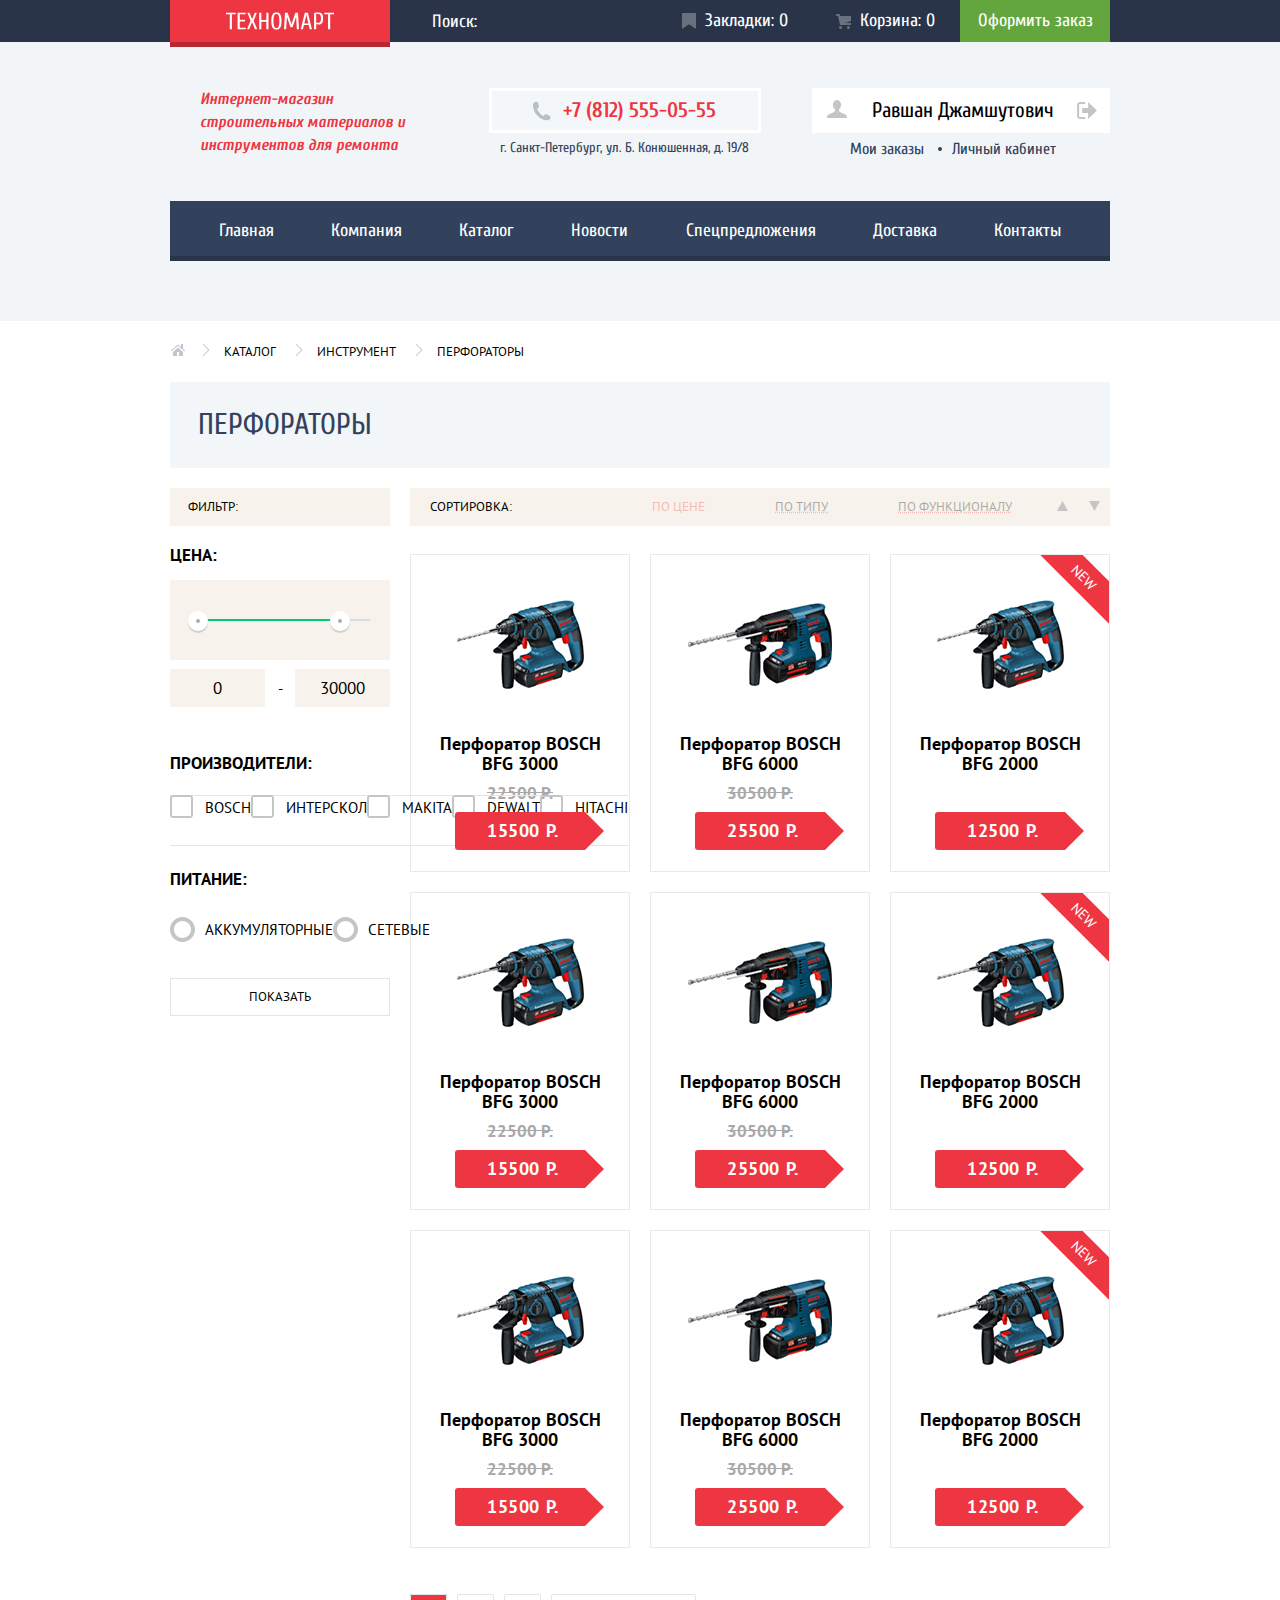
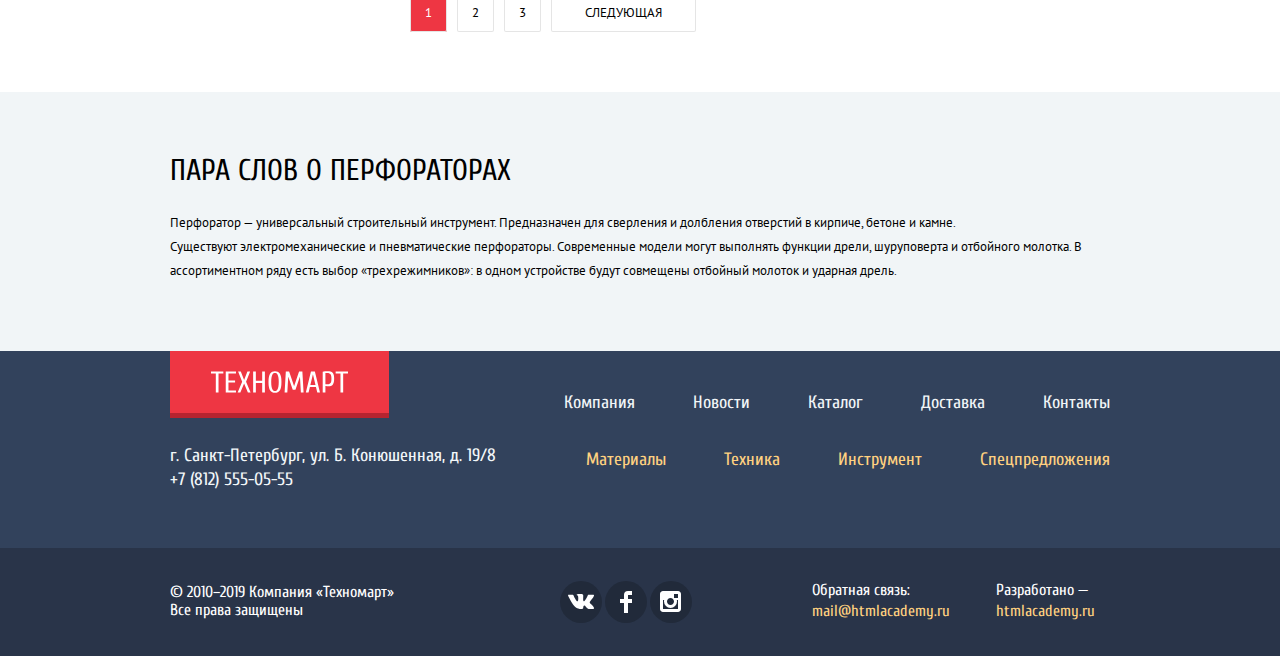
==== commit 6e2e0f6f: "учебный проект" ====
--- a/catalog.html
+++ b/catalog.html
@@ -8,562 +8,593 @@
   <link rel="stylesheet" href="css/normalize.css">
   <link rel="stylesheet" href="css/style.css">
 </head>
-<body>
-
-<header class="header-page">
-  <div class="header-page__top-wrapper">
-    <div class="header-page__top">
-      <a class="header-page__logo" aria-label="Логотип техномарт">
-        <img src="img/logo-technomart.svg" width="108" height="18" alt="Техномарт">
-      </a>
-      <form class="header-page__search" method="get" action="https://echo.htmlacademy.ru/" name="search" autocomplete="off" aria-label="форма поиска">
-        <label>
-          <input class="header-page__search-field" type="search" name="search" placeholder="Поиск:">
-          <svg xmlns="http://www.w3.org/2000/svg" width="17" height="17" viewBox="0 0 17 17"><path fill="context-fill" d="M17 15.586l-3.542-3.542A7.465 7.465 0 0 0 15 7.5 7.5 7.5 0 1 0 7.5 15c1.71 0 3.282-.579 4.544-1.542L15.586 17 17 15.586zM2 7.5C2 4.467 4.467 2 7.5 2 10.532 2 13 4.467 13 7.5c0 3.032-2.468 5.5-5.5 5.5A5.506 5.506 0 0 1 2 7.5z"/>
-          </svg>
-        </label>
-      </form>
-      <div class="header-page__content-right">
-        <a class="header-page__btn-text" href="#nowhere">
-          <svg xmlns="http://www.w3.org/2000/svg" width="14" height="16" viewBox="0 0 14 16">
-            <path fill="#ffffff"
-                  d="M14 15c0 .55-.368.741-.818.426l-5.363-3.765c-.45-.315-1.187-.315-1.637 
-                  0L.818 15.426C.368 15.741 0 15.55 0 15V1c0-.55.45-1 1-1h12c.55 0 1 .45 1 1v14z"/>
-          </svg>
-          <span class="header-page__icon">Закладки: 0</span>
-        </a>
-        <a class="header-page__btn-text" href="#nowhere">
-          <svg xmlns="http://www.w3.org/2000/svg" width="15" height="15" viewBox="0 0 15 15">
-            <circle fill="#ffffff" cx="4.5" cy="13.5" r="1.5"/>
-            <circle fill="#ffffff" cx="12.5" cy="13.5" r="1.5"/>
-            <path fill="#ffffff" d="M15 2H4.07l-.422-2H0v2h2.031l1.985 9H15V9H9.441L15 6.951z"/>
-          </svg>
-          <span class="header-page__icon">Корзина: 0</span>
-        </a>
-        <a class="header-page__btn-text __btn-text-green __btn-order" href="#nowhere" aria-label="Перейти к корзине">
-          Оформить заказ
-        </a>
-      </div>
-    </div>
-  </div>
-
-  <div class="header-page__middle">
-    <h1 class="header-page__title">Интернет-магазин строительных материалов и инструментов для ремонта</h1>
-    <div class="header-page__center">
-      <a class="header-page__phone-btn" href="tel:+78125550555">
-        <svg xmlns="http://www.w3.org/2000/svg" width="19" height="19" viewBox="0 0 19 19">
-          <path fill="#B7BFC8" d="M15.572 18.985h-.941c-4.129-.488-7.157-2.408-9.359-4.864C3.062 11.66 1.318 8.492.978
-              4.228V3.084c.078-.774.459-1.304.898-1.757C2.425.766 3.25.044 4.002.019c.554-.018 1.5.38 1.879.899.329.446.504
-              1.339.656 2.003.154.671.505 1.643.408 2.289-.148 1.007-1.487 1.434-1.879 2.166 1.307 3.135 3.443 5.439 6.293
-              7.031.715-.392 1.346-1.572 2.332-1.595.359-.009.818.178 1.184.286.402.121.75.275 1.104.408.596.224 1.648.521
-              2.004 1.021.365.513.57 1.356.49 1.879-.164 1.041-1.879 2.197-2.901 2.579z"/>
-        </svg>
-        +7 (812) 555-05-55
-      </a>
-      <p class="header-page__address">г. Санкт-Петербург, ул. Б. Конюшенная, д. 19/8</p>
-    </div>
-
-    <div class="header-page__enter-group">
-      <a class="enter-group__btn enter-group__btn-authorization" href="#nowhere">
-        <svg xmlns="http://www.w3.org/2000/svg" width="20" height="18" viewBox="0 0 20 18">
-          <path fill="#c5c5c5"  d="M17.881 14.166c-2.144-.735-4.256-1.666-5.207-2.39-.657-.501-.77-1.618-.517-2.415
-          1.118-.903 1.864-2.477 1.864-4.278C14.021 2.276 12.221 0 10 0S5.979 2.276 5.979 5.083c0 1.801.746 3.374 1.863
-          4.277.253.798.141 1.915-.517 2.416-.95.724-3.063 1.654-5.207 2.39S0 18 0 18h20s.025-3.099-2.119-3.834z"/>
-        </svg>
-        Равшан Джамшутович
-        <svg xmlns="http://www.w3.org/2000/svg" width="21" height="17" viewBox="0 0 21 17">
-          <g fill="#c5c5c5">
-            <path fill="#c5c5c5" d="M21 8.5L12.125 0v6h-6v5h6v6z"/>
-            <path fill="#c5c5c5"
-                  d="M3.106 13.952V3.048c.018-.376.171-1.057 1.01-1.057h5.027V0H4.116C1.938 0 1.112 1.81 1.087
-                  3.027v10.946C1.112 15.189 1.938 17 4.116 17h5.027v-1.99H4.116c-.839 0-.992-.683-1.01-1.058z"/>
-          </g>
-        </svg>
-      </a>
-      <ul class="enter-group__menu">
-        <li>
-          <a class="enter-group__menu-btn" href="#nowhere">Мои заказы</a>
-        </li>
-        <li>
-          <a class="enter-group__menu-btn" href="#nowhere">Личный кабинет</a>
-        </li>
-      </ul>
-    </div>
-  </div>
-
-  <nav class="header-page__main-nav">
-    <ul class="main-nav__list">
-      <li class="main-nav__item">
-        <a class="main-nav__link" href="index.html">Главная</a>
-      </li>
-      <li class="main-nav__item">
-        <a class="main-nav__link" href="#nowhere">Компания</a>
-      </li>
-      <li class="main-nav__item">
-        <a class="main-nav__link">Каталог</a>
-      </li>
-      <li class="main-nav__item">
-        <a class="main-nav__link" href="#nowhere">Новости</a>
-      </li>
-      <li class="main-nav__item">
-        <a class="main-nav__link" href="#nowhere">Спецпредложения</a>
-      </li>
-      <li class="main-nav__item">
-        <a class="main-nav__link" href="#nowhere">Доставка</a>
-      </li>
-      <li class="main-nav__item">
-        <a class="main-nav__link" href="#nowhere">Контакты</a>
-      </li>
-    </ul>
-  </nav>
-</header>
-
-<main class="catalog-page">
-
-  <ul class="breadcrumbs">
-    <li>
-      <a class="breadcrumbs__item" href="index.html">
-        <svg xmlns="http://www.w3.org/2000/svg" width="15" height="12" viewBox="0 0 15 12">
-          <g fill="#C1C6CE">
-            <path d="M3 8v4h4V8h2v4h4V8L8 3.516z"/>
-            <path
-              d="M14.831 6.365L13 4.751V0h-2v2.987L8.332.635c-.02-.017-.043-.023-.064-.037a.465.465 0 0 
-              0-.08-.047.551.551 0 0 0-.095-.024C8.062.521 8.032.515 8 .515c-.031 0-.061.006-.092.012a.46.46 
-              0 0 0-.095.025c-.028.011-.053.029-.08.046-.021.014-.045.02-.064.037l-6.498 5.73a.501.501 0 0 0
-                .33.875.497.497 0 0 0 .331-.125L8 1.677l6.169 5.438a.501.501 0 0 0 .662-.75z"/>
-          </g>
-        </svg>
-      </a>
-    </li>
-    <li>
-      <a class="breadcrumbs__item" href="catalog.html">Каталог</a>
-    </li>
-    <li>
-      <a class="breadcrumbs__item" href="nowhere">Инструмент</a>
-    </li>
-    <li>
-      <a class="breadcrumbs__item">Перфораторы</a>
-    </li>
-  </ul>
-
-  <section class="catalog-filter">
-    <h2 class="catalog-filter__header">Перфораторы</h2>
-
-    <aside class="catalog-filter__sidebar">
-    <h3 class="sidebar__name ">Фильтр:</h3>
-    <form class="sidebar-form" method="get" action="https://echo.htmlacademy.ru/" name="filter">
-      <fieldset class="filter-price">
-        <legend>Цена:</legend>
-        <div class="range-filter">
-          <div class="range-controls">
-            <div class="scale">
-              <div class="bar" style="width: 80%; margin-left: 0%"></div>
-            </div>
-            <div class="toggle toggle-min" tabindex="0" style="left: 0%"></div>
-            <div class="toggle toggle-max" tabindex="0" style="left: 80%"></div>
-          </div>
-          <div class="price-controls">
-            <label class="min-price">
-              <input type="number" name="min-price" value="0">
-            </label>
-            <label class="max-price">
-              - <input type="number" name="max-price" value="30000">
-            </label>
+  <body>
+
+    <header class="header-page">
+      <div class="header-page__top-wrapper">
+        <div class="header-page__top">
+          <a class="header-page__logo" href="index.html" aria-label="Логотип техномарт">
+            <img src="img/logo-technomart.svg" width="108" height="18" alt="Техномарт">
+          </a>
+          <form class="header-page__search" method="get" action="https://echo.htmlacademy.ru/" name="search" autocomplete="off" aria-label="форма поиска">
+            <label>
+              <input class="header-page__search-field" type="search" name="search" placeholder="Поиск:">
+              <svg xmlns="http://www.w3.org/2000/svg" width="17" height="17" viewBox="0 0 17 17"><path fill="context-fill" d="M17 15.586l-3.542-3.542A7.465 7.465 0 0 0 15 7.5 7.5 7.5 0 1 0 7.5 15c1.71 0 3.282-.579 4.544-1.542L15.586 17 17 15.586zM2 7.5C2 4.467 4.467 2 7.5 2 10.532 2 13 4.467 13 7.5c0 3.032-2.468 5.5-5.5 5.5A5.506 5.506 0 0 1 2 7.5z"/>
+              </svg>
+            </label>
+          </form>
+          <div class="header-page__content-right">
+            <a class="header-page__btn-text header-page__btn-bookmark" href="#nowhere">
+              <svg xmlns="http://www.w3.org/2000/svg" width="14" height="16" viewBox="0 0 14 16">
+                <path fill="#ffffff"
+                      d="M14 15c0 .55-.368.741-.818.426l-5.363-3.765c-.45-.315-1.187-.315-1.637 
+                      0L.818 15.426C.368 15.741 0 15.55 0 15V1c0-.55.45-1 1-1h12c.55 0 1 .45 1 1v14z"/>
+              </svg>
+              <span class="header-page__icon">Закладки: <span>0</span></span>
+            </a>
+            <a class="header-page__btn-text header-page__btn-basket" href="#nowhere">
+              <svg xmlns="http://www.w3.org/2000/svg" width="15" height="15" viewBox="0 0 15 15">
+                <circle fill="#ffffff" cx="4.5" cy="13.5" r="1.5"/>
+                <circle fill="#ffffff" cx="12.5" cy="13.5" r="1.5"/>
+                <path fill="#ffffff" d="M15 2H4.07l-.422-2H0v2h2.031l1.985 9H15V9H9.441L15 6.951z"/>
+              </svg>
+              <span class="header-page__icon">Корзина: <span>0</span></span>
+            </a>
+            <a class="header-page__btn-text btn-text-green" href="#nowhere" aria-label="Перейти к корзине">
+              Оформить заказ
+            </a>
           </div>
         </div>
-      </fieldset>
-      <fieldset class="sidebar-card">
-        <legend>Производители:</legend>
-        <label>
-          <input type="checkbox" name="Bosch">
-          <span>Bosch</span>
-        </label>
-        <label>
-          <input type="checkbox" name="Интерскол">
-          <span>Интерскол</span>
-        </label>
-        <label>
-          <input type="checkbox" name="Makita">
-          <span>Makita</span>
-        </label>
-        <label>
-          <input type="checkbox" name="DeWalt">
-          <span>DeWalt</span>
-        </label>
-        <label>
-          <input type="checkbox" name="Hitachi">
-          <span>Hitachi</span>
-        </label>
-      </fieldset>
-      <fieldset class="sidebar-type">
-        <legend>Питание:</legend>
-        <label>
-          <input type="radio" name="radio" value="accumulator">
-          <span>Аккумуляторные</span>
-        </label>
-        <label>
-          <input type="radio" name="radio" value="network">
-          <span>Сетевые</span>
-        </label>
-      </fieldset>
-      <button type="submit">Показать</button>
-    </form>
-    </aside>
-
-    <div class="catalog-filter__sort-block">
-      <div class="sort-block__menu">
-        <p class="sort-block__title">Сортировка</p>
-        <ul class="sort-block__sort-list">
-          <li>
-            <a class="sort-list__item" href="#nowhere">по цене</a>
-          </li>
-          <li>
-            <a class="sort-list__item" href="#nowhere">по типу</a>
-          </li>
-          <li>
-            <a class="sort-list__item" href="#nowhere">по функционалу</a>
-          </li>
-        </ul>
-        <ul class="sort-block__icon-list">
-          <li>
-            <a class="icon-list__icon-up" href="#nowhere" aria-label="по возрастанию">
-              <svg xmlns="http://www.w3.org/2000/svg" width="11" height="10" viewBox="0 0 11 10">
-                <path fill="#231F20" d="M5.5 0L0 10h11z"/>
+      </div>
+
+      <div class="header-page__middle">
+        <h1 class="header-page__title">Интернет-магазин строительных материалов и инструментов для ремонта</h1>
+        <div class="header-page__center">
+          <a class="header-page__phone-btn" href="tel:+78125550555">
+            <svg xmlns="http://www.w3.org/2000/svg" width="19" height="19" viewBox="0 0 19 19">
+              <path fill="#B7BFC8" d="M15.572 18.985h-.941c-4.129-.488-7.157-2.408-9.359-4.864C3.062 11.66 1.318 8.492.978
+                  4.228V3.084c.078-.774.459-1.304.898-1.757C2.425.766 3.25.044 4.002.019c.554-.018 1.5.38 1.879.899.329.446.504
+                  1.339.656 2.003.154.671.505 1.643.408 2.289-.148 1.007-1.487 1.434-1.879 2.166 1.307 3.135 3.443 5.439 6.293
+                  7.031.715-.392 1.346-1.572 2.332-1.595.359-.009.818.178 1.184.286.402.121.75.275 1.104.408.596.224 1.648.521
+                  2.004 1.021.365.513.57 1.356.49 1.879-.164 1.041-1.879 2.197-2.901 2.579z"/>
+            </svg>
+            +7 (812) 555-05-55
+          </a>
+          <p class="header-page__address">г. Санкт-Петербург, ул. Б. Конюшенная, д. 19/8</p>
+        </div>
+
+        <div class="header-page__enter-group">
+          <div class="enter-group__buttons">
+            <a class="enter-group__btn enter-group__btn-authorization" href="#nowhere">
+              <svg xmlns="http://www.w3.org/2000/svg" width="20" height="18" viewBox="0 0 20 18">
+                <path fill="currentFill"  d="M17.881 14.166c-2.144-.735-4.256-1.666-5.207-2.39-.657-.501-.77-1.618-.517-2.415
+                1.118-.903 1.864-2.477 1.864-4.278C14.021 2.276 12.221 0 10 0S5.979 2.276 5.979 5.083c0 1.801.746 3.374 1.863
+                4.277.253.798.141 1.915-.517 2.416-.95.724-3.063 1.654-5.207 2.39S0 18 0 18h20s.025-3.099-2.119-3.834z"/>
+              </svg>
+              Равшан Джамшутович
+            </a>
+            <a class="enter-group__btn-exit" href="#nowhere" aria-label="">
+              <svg xmlns="http://www.w3.org/2000/svg" width="21" height="17" viewBox="0 0 21 17">
+                <g fill="currentFill">
+                  <path fill="currentFill" d="M21 8.5L12.125 0v6h-6v5h6v6z"/>
+                  <path fill="currentFill"
+                        d="M3.106 13.952V3.048c.018-.376.171-1.057 1.01-1.057h5.027V0H4.116C1.938 0 1.112 1.81 1.087
+                        3.027v10.946C1.112 15.189 1.938 17 4.116 17h5.027v-1.99H4.116c-.839 0-.992-.683-1.01-1.058z"/>
+                </g>
               </svg>
             </a>
-          </li>
-          <li>
-            <a href="icon-list__icon-down" aria-label="по убыванию">
-              <svg xmlns="http://www.w3.org/2000/svg" width="11" height="10" viewBox="0 0 11 10">
-                <path fill="#231F20" d="M5.5 10L0 0h11"/>
-              </svg>
-            </a>
+        </div>
+          <ul class="enter-group__menu">
+            <li>
+              <a class="enter-group__menu-btn" href="#nowhere">Мои заказы</a>
+            </li>
+            <li>
+              <a class="enter-group__menu-btn" href="#nowhere">Личный кабинет</a>
+            </li>
+          </ul>
+        </div>
+      </div>
+
+      <nav class="header-page__main-nav">
+        <ul class="main-nav__list">
+          <li class="main-nav__item">
+            <a class="main-nav__link" href="index.html">Главная</a>
+          </li>
+          <li class="main-nav__item">
+            <a class="main-nav__link" href="#nowhere">Компания</a>
+          </li>
+          <li class="main-nav__item">
+            <a class="main-nav__link">Каталог</a>
+          </li>
+          <li class="main-nav__item">
+            <a class="main-nav__link" href="#nowhere">Новости</a>
+          </li>
+          <li class="main-nav__item">
+            <a class="main-nav__link" href="#nowhere">Спецпредложения</a>
+          </li>
+          <li class="main-nav__item">
+            <a class="main-nav__link" href="#nowhere">Доставка</a>
+          </li>
+          <li class="main-nav__item">
+            <a class="main-nav__link" href="#nowhere">Контакты</a>
           </li>
         </ul>
-      </div>
-      <ul class="catalog__product-list">
+      </nav>
+    </header>
+
+    <main class="catalog-page">
+
+      <ul class="breadcrumbs">
         <li>
-          <article class="product-list__product-card card-style">
-            <div class="product-card__active">
-              <a class="product-card__image" href="#nowhere">
-                <img src="img/bfg3000.jpg" width="127" height="112" alt="Перфоратор BOSCH BFG 3000">
-              </a>
-              <div class="product-card__btn">
-                <a class="green-btn" href="#nowhere">
-                  <svg xmlns="http://www.w3.org/2000/svg" width="15" height="15" viewBox="0 0 15 15">
-                    <circle fill="#ffffff" cx="4.5" cy="13.5" r="1.5"/><circle fill="#ffffff" cx="12.5" cy="13.5" r="1.5"/>
-                    <path fill="#ffffff" d="M15 2H4.07l-.422-2H0v2h2.031l1.985 9H15V9H9.441L15 6.951z"/></svg>Купить
-                </a>
-                <a href="#nowhere">В закладки</a>
-              </div>
-            </div>
-            <div class="product-card__price">          
-              <a href="#nowhere">
-                <h3 class="product-card__price-title">Перфоратор BOSCH BFG 3000</h3>
-              </a>
-              <del>22500 Р.</del>
-              <p class="product-card__price-tag red-btn">15500 Р.</p>
-            </div>         
-          </article>
-        </li>
-        <li>
-          <article class="product-list__product-card card-style">
-            <div class="product-card__active">
-              <a class="product-card__image" href="#nowhere">
-                <img src="img/bfg6000.jpg" width="144" height="128" alt="Перфоратор BOSCH BFG 6000">
-              </a>
-              <div class="product-card__btn">
-                <a class="green-btn" href="#nowhere">
-                  <svg xmlns="http://www.w3.org/2000/svg" width="15" height="15" viewBox="0 0 15 15">
-                    <circle fill="#ffffff" cx="4.5" cy="13.5" r="1.5"/><circle fill="#ffffff" cx="12.5" cy="13.5" r="1.5"/>
-                    <path fill="#ffffff" d="M15 2H4.07l-.422-2H0v2h2.031l1.985 9H15V9H9.441L15 6.951z"/></svg>Купить
-                </a>
-                <a href="#nowhere">В закладки</a>
-              </div>
-            </div>        
-            <div class="product-card__price">
-              <a href="#nowhere">
-                <h3 class="product-card__price-title">Перфоратор BOSCH BFG 6000</h3>
-              </a>
-              <del>30500 Р.</del>
-              <p class="product-card__price-tag red-btn">25500 Р.</p>
-            </div>         
-          </article>
-        </li>
-        <li>
-          <article class="product-list__product-card card-style new-item">
-            <div class="product-card__active">
-              <a class="product-card__image" href="#nowhere">
-                <img src="img/bfg2000.jpg" width="127" height="112" alt="Перфоратор BOSCH BFG 2000">
-              </a>
-              <div class="product-card__btn">
-                <a class="green-btn" href="#nowhere">
-                  <svg xmlns="http://www.w3.org/2000/svg" width="15" height="15" viewBox="0 0 15 15">
-                    <circle fill="#ffffff" cx="4.5" cy="13.5" r="1.5"/><circle fill="#ffffff" cx="12.5" cy="13.5" r="1.5"/>
-                    <path fill="#ffffff" d="M15 2H4.07l-.422-2H0v2h2.031l1.985 9H15V9H9.441L15 6.951z"/></svg>Купить
-                </a>
-                <a href="#nowhere">В закладки</a>
-              </div>
-            </div> 
-            <div class="product-card__price">
-              <a href="#nowhere">
-                <h3 class="product-card__price-title">Перфоратор BOSCH BFG 2000</h3>
-              </a>
-              <p class="product-card__price-tag red-btn">12500 Р.</p>
-            </div>          
-          </article>
-        </li>
-        <li>
-          <article class="product-list__product-card card-style">
-            <div class="product-card__active">
-              <a class="product-card__image" href="#nowhere">
-                <img src="img/bfg3000.jpg" width="127" height="112" alt="Перфоратор BOSCH BFG 3000">
-              </a>
-              <div class="product-card__btn">
-                <a class="green-btn" href="#nowhere">
-                  <svg xmlns="http://www.w3.org/2000/svg" width="15" height="15" viewBox="0 0 15 15">
-                    <circle fill="#ffffff" cx="4.5" cy="13.5" r="1.5"/><circle fill="#ffffff" cx="12.5" cy="13.5" r="1.5"/>
-                    <path fill="#ffffff" d="M15 2H4.07l-.422-2H0v2h2.031l1.985 9H15V9H9.441L15 6.951z"/></svg>Купить
-                </a>
-                <a href="#nowhere">В закладки</a>
-              </div>
-            </div>
-            <div class="product-card__price">          
-              <a href="#nowhere">
-                <h3 class="product-card__price-title">Перфоратор BOSCH BFG 3000</h3>
-              </a>
-              <del>22500 Р.</del>
-              <p class="product-card__price-tag red-btn">15500 Р.</p>
-            </div>         
-          </article>
-        </li>
-        <li>
-          <article class="product-list__product-card card-style">
-            <div class="product-card__active">
-              <a class="product-card__image" href="#nowhere">
-                <img src="img/bfg6000.jpg" width="144" height="128" alt="Перфоратор BOSCH BFG 6000">
-              </a>
-              <div class="product-card__btn">
-                <a class="green-btn" href="#nowhere">
-                  <svg xmlns="http://www.w3.org/2000/svg" width="15" height="15" viewBox="0 0 15 15">
-                    <circle fill="#ffffff" cx="4.5" cy="13.5" r="1.5"/><circle fill="#ffffff" cx="12.5" cy="13.5" r="1.5"/>
-                    <path fill="#ffffff" d="M15 2H4.07l-.422-2H0v2h2.031l1.985 9H15V9H9.441L15 6.951z"/></svg>Купить
-                </a>
-                <a href="#nowhere">В закладки</a>
-              </div>
-            </div>        
-            <div class="product-card__price">
-              <a href="#nowhere">
-                <h3 class="product-card__price-title">Перфоратор BOSCH BFG 6000</h3>
-              </a>
-              <del>30500 Р.</del>
-              <p class="product-card__price-tag red-btn">25500 Р.</p>
-            </div>         
-          </article>
-        </li>
-        <li>
-          <article class="product-list__product-card card-style new-item">
-            <div class="product-card__active">
-              <a class="product-card__image" href="#nowhere">
-                <img src="img/bfg2000.jpg" width="127" height="112" alt="Перфоратор BOSCH BFG 2000">
-              </a>
-              <div class="product-card__btn">
-                <a class="green-btn" href="#nowhere">
-                  <svg xmlns="http://www.w3.org/2000/svg" width="15" height="15" viewBox="0 0 15 15">
-                    <circle fill="#ffffff" cx="4.5" cy="13.5" r="1.5"/><circle fill="#ffffff" cx="12.5" cy="13.5" r="1.5"/>
-                    <path fill="#ffffff" d="M15 2H4.07l-.422-2H0v2h2.031l1.985 9H15V9H9.441L15 6.951z"/></svg>Купить
-                </a>
-                <a href="#nowhere">В закладки</a>
-              </div>
-            </div> 
-            <div class="product-card__price">
-              <a href="#nowhere">
-                <h3 class="product-card__price-title">Перфоратор BOSCH BFG 2000</h3>
-              </a>
-              <p class="product-card__price-tag red-btn">12500 Р.</p>
-            </div>          
-          </article>
-        </li>
-        <li>
-          <article class="product-list__product-card card-style">
-            <div class="product-card__active">
-              <a class="product-card__image" href="#nowhere">
-                <img src="img/bfg3000.jpg" width="127" height="112" alt="Перфоратор BOSCH BFG 3000">
-              </a>
-              <div class="product-card__btn">
-                <a class="green-btn" href="#nowhere">
-                  <svg xmlns="http://www.w3.org/2000/svg" width="15" height="15" viewBox="0 0 15 15">
-                    <circle fill="#ffffff" cx="4.5" cy="13.5" r="1.5"/><circle fill="#ffffff" cx="12.5" cy="13.5" r="1.5"/>
-                    <path fill="#ffffff" d="M15 2H4.07l-.422-2H0v2h2.031l1.985 9H15V9H9.441L15 6.951z"/></svg>Купить
-                </a>
-                <a href="#nowhere">В закладки</a>
-              </div>
-            </div>
-            <div class="product-card__price">          
-              <a href="#nowhere">
-                <h3 class="product-card__price-title">Перфоратор BOSCH BFG 3000</h3>
-              </a>
-              <del>22500 Р.</del>
-              <p class="product-card__price-tag red-btn">15500 Р.</p>
-            </div>         
-          </article>
-        </li>
-        <li>
-          <article class="product-list__product-card card-style">
-            <div class="product-card__active">
-              <a class="product-card__image" href="#nowhere">
-                <img src="img/bfg6000.jpg" width="144" height="128" alt="Перфоратор BOSCH BFG 6000">
-              </a>
-              <div class="product-card__btn">
-                <a class="green-btn" href="#nowhere">
-                  <svg xmlns="http://www.w3.org/2000/svg" width="15" height="15" viewBox="0 0 15 15">
-                    <circle fill="#ffffff" cx="4.5" cy="13.5" r="1.5"/><circle fill="#ffffff" cx="12.5" cy="13.5" r="1.5"/>
-                    <path fill="#ffffff" d="M15 2H4.07l-.422-2H0v2h2.031l1.985 9H15V9H9.441L15 6.951z"/></svg>Купить
-                </a>
-                <a href="#nowhere">В закладки</a>
-              </div>
-            </div>        
-            <div class="product-card__price">
-              <a href="#nowhere">
-                <h3 class="product-card__price-title">Перфоратор BOSCH BFG 6000</h3>
-              </a>
-              <del>30500 Р.</del>
-              <p class="product-card__price-tag red-btn">25500 Р.</p>
-            </div>         
-          </article>
-        </li>
-        <li>
-          <article class="product-list__product-card card-style new-item">
-            <div class="product-card__active">
-              <a class="product-card__image" href="#nowhere">
-                <img src="img/bfg2000.jpg" width="127" height="112" alt="Перфоратор BOSCH BFG 2000">
-              </a>
-              <div class="product-card__btn">
-                <a class="green-btn" href="#nowhere">
-                  <svg xmlns="http://www.w3.org/2000/svg" width="15" height="15" viewBox="0 0 15 15">
-                    <circle fill="#ffffff" cx="4.5" cy="13.5" r="1.5"/><circle fill="#ffffff" cx="12.5" cy="13.5" r="1.5"/>
-                    <path fill="#ffffff" d="M15 2H4.07l-.422-2H0v2h2.031l1.985 9H15V9H9.441L15 6.951z"/></svg>Купить
-                </a>
-                <a href="#nowhere">В закладки</a>
-              </div>
-            </div> 
-            <div class="product-card__price">
-              <a href="#nowhere">
-                <h3 class="product-card__price-title">Перфоратор BOSCH BFG 2000</h3>
-              </a>
-              <p class="product-card__price-tag red-btn">12500 Р.</p>
-            </div>          
-          </article>
-        </li>
-      </ul>
-      <ul class="pagination">
-        <li>
-          <a class="pagination__btn">1</a>
-        </li>
-        <li>
-          <a class="pagination__btn" href="#nowhere">2</a>
-        </li>
-        <li>
-          <a class="pagination__btn" href="#nowhere">3</a>
-        </li>
-        <li>
-          <a class="pagination__btn" href="#nowhere">Следующая</a>
-        </li>
-      </ul>
-    </div>
-    
-    
-  </section>
-
-  <section class="service-info">
-      <h2 class="service-info__title">Пара слов о перфораторах</h2>
-      <p>Перфоратор — универсальный строительный инструмент. Предназначен для сверления и долбления отверстий в кирпиче,
-        бетоне и камне.<br>
-        Существуют электромеханические и пневматические перфораторы. Современные модели могут выполнять функции дрели,
-        шуруповерта и отбойного молотка. В ассортиментном ряду есть выбор «трехрежимников»: в одном устройстве будут совмещены отбойный молоток и ударная
-        дрель.
-      </p>
-  </section>
-</main>
-
-<footer class="footer-page">
-  <div class="footer-page__top">
-    <a class="footer-page__logo">
-      <img src="img/logo-technomart.svg" width="137" height="22" alt="Техномарт">
-    </a>
-    <ul class="footer-page__nav footer-page__nav--white">
-      <li>
-        <a class="footer-page__nav-btn--white" href="index.html">Компания</a>
-      </li>
-      <li>
-        <a class="footer-page__nav-btn--white"  href="#nowhere">Новости</a>
-      </li>
-      <li>
-        <a class="footer-page__nav-btn--white"  href="catalog.html">Каталог</a>
-      </li>
-      <li>
-        <a class="footer-page__nav-btn--white"  href="#nowhere">Доставка</a>
-      </li>
-      <li>
-        <a class="footer-page__nav-btn--white"  href="#nowhere">Контакты</a>
-      </li>
-    </ul>
-  </div>
-  <div class="footer-page__middle">
-    <p class="footer-page__adress">
-      <span>г. Санкт-Петербург, ул. Б. Конюшенная, д. 19/8</span>
-      <a href="tel:+78125550555">+7 (812) 555-05-55</a>
-    </p>
-    <ul class="footer-page__nav footer-page__nav--yell">
-      <li>
-        <a class="footer-page__nav-btn--yell" href="#nowhere">Материалы</a>
-      </li>
-      <li>
-        <a class="footer-page__nav-btn--yell" href="#nowhere">Техника</a>
-      </li>
-      <li>
-        <a class="footer-page__nav-btn--yell" href="#nowhere">Инструмент</a>
-      </li>
-      <li>
-        <a class="footer-page__nav-btn--yell" href="#nowhere">Спецпредложения</a>
-      </li>
-    </ul>
-  </div>
-  
-  <div class="footer-page__wrapper">
-    <div class="footer-page__bottom">
-      <p>2010–2017 Компания «Техномарт» Все права защищены</p>
-      <ul class="footer-page__icons-list">
-        <li>
-          <a class="icons-list__btn" href="#nowhere">
-            <img src="img/icon-vk.svg" width="26" height="15" alt="Перейти по ссылке Вконтакте">
+          <a class="breadcrumbs__item" href="index.html">
+            <svg xmlns="http://www.w3.org/2000/svg" width="15" height="12" viewBox="0 0 15 12">
+              <g fill="#C1C6CE">
+                <path d="M3 8v4h4V8h2v4h4V8L8 3.516z"/>
+                <path
+                  d="M14.831 6.365L13 4.751V0h-2v2.987L8.332.635c-.02-.017-.043-.023-.064-.037a.465.465 0 0 
+                  0-.08-.047.551.551 0 0 0-.095-.024C8.062.521 8.032.515 8 .515c-.031 0-.061.006-.092.012a.46.46 
+                  0 0 0-.095.025c-.028.011-.053.029-.08.046-.021.014-.045.02-.064.037l-6.498 5.73a.501.501 0 0 0
+                    .33.875.497.497 0 0 0 .331-.125L8 1.677l6.169 5.438a.501.501 0 0 0 .662-.75z"/>
+              </g>
+            </svg>
           </a>
         </li>
         <li>
-          <a class="icons-list__btn" href="#nowhere">
-            <img src="img/icon-fb.svg" width="12" height="22" alt="Перейти по ссылке Фейсбук">
-          </a>
+          <a class="breadcrumbs__item" href="catalog.html">Каталог</a>
         </li>
         <li>
-          <a class="icons-list__btn" href="#nowhere">
-            <img src="img/icon-insta.svg" width="21" height="21" alt="Перейти по ссылке инстаграмм">
-          </a>
+          <a class="breadcrumbs__item" href="nowhere">Инструмент</a>
+        </li>
+        <li>
+          <a class="breadcrumbs__item">Перфораторы</a>
         </li>
       </ul>
-      <ul class="footer-page__links-list">
-        <li>
-          <p>Обратная связь:</p>
-          <a class="links-list__btn" href="mailto:mail@htmlacademy.ru">mail@htmlacademy.ru</a>
-        </li>
-        <li>
-          <p>Разработано —</p>
-          <a class="links-list__btn" href="https://htmlacademy.ru/intensive/htmlcss">htmlacademy.ru</a>
-        </li>
-      </ul>
-    </div>
-  </div>
-    
-</footer>
-
-</body>
+
+      <section class="catalog-filter">
+        <h2 class="catalog-filter__header">Перфораторы</h2>
+
+        <aside class="catalog-filter__sidebar">
+        <h3 class="sidebar__name">Фильтр:</h3>
+        <form class="sidebar-form" method="get" action="https://echo.htmlacademy.ru/" name="filter" autocomplete="off">
+
+          <fieldset class="filter-price filter-fieldset">
+            <legend>Цена:</legend>
+            <div class="range-filter">
+              <div class="range-controls">
+                <div class="scale">
+                  <div class="bar" style="width: 80%; margin-left: 0%"></div>
+                </div>
+                <div class="toggle toggle-min" tabindex="0"></div>
+                <div class="toggle toggle-max" tabindex="0"></div>
+              </div>
+              <div class="price-controls">
+                <label class="min-price">
+                  <input type="number" name="min-price" value="0">
+                </label>
+                <span>-</span>
+                <label class="max-price">
+                  <input type="number" name="max-price" value="30000">
+                </label>
+              </div>
+            </div>
+          </fieldset>
+
+          <fieldset class="firm-fieldset filter-fieldset">
+            <legend>Производители:</legend>
+            <label>
+              <input class="firm-fieldset__check" type="checkbox" name="Bosch">
+              <span class="firm-fieldset__var">Bosch</span>
+            </label>
+            <label>
+              <input class="firm-fieldset__check" type="checkbox" name="Интерскол">
+              <span class="firm-fieldset__var">Интерскол</span>
+            </label>
+            <label>
+              <input class="firm-fieldset__check" type="checkbox" name="Makita">
+              <span class="firm-fieldset__var">Makita</span>
+            </label>
+            <label>
+              <input class="firm-fieldset__check" type="checkbox" name="DeWalt">
+              <span class="firm-fieldset__var">DeWalt</span>
+            </label>
+            <label>
+              <input class="firm-fieldset__check" type="checkbox" name="Hitachi">
+              <span class="firm-fieldset__var">Hitachi</span>
+            </label>
+          </fieldset>
+
+          <fieldset class="type-fieldset filter-fieldset">
+            <legend>Питание:</legend>
+            <label>
+              <input class="type-fieldset__check" type="radio" name="radio" value="accumulator">
+              <span class="type-fieldset__var">Аккумуляторные</span>
+            </label>
+            <label>
+              <input class="type-fieldset__check" type="radio" name="radio" value="network">
+              <span class="type-fieldset__var">Сетевые</span>
+            </label>
+          </fieldset>
+          <button class="sidebar-form__btn" type="submit">Показать</button>
+        </form>
+        </aside>
+
+        <div class="catalog-filter__sort-block">
+          <div class="sort-block__menu">
+            <p class="sort-block__title">Сортировка:</p>
+            <ul class="sort-block__sort-list">
+              <li>
+                <a class="sort-list__item active-item" href="#nowhere">по цене</a>
+              </li>
+              <li>
+                <a class="sort-list__item" href="#nowhere">по типу</a>
+              </li>
+              <li>
+                <a class="sort-list__item" href="#nowhere">по функционалу</a>
+              </li>
+            </ul>
+            <ul class="sort-block__icon-list">
+              <li>
+                <a class="icon-list__icon-up" href="#nowhere" aria-label="по возрастанию">
+                  <svg xmlns="http://www.w3.org/2000/svg" width="11" height="10" viewBox="0 0 11 10">
+                    <path fill="inherit" d="M5.5 0L0 10h11z"/>
+                  </svg>
+                </a>
+              </li>
+              <li>
+                <a class="icon-list__icon-down" href="#nowhere" aria-label="по убыванию">
+                  <svg xmlns="http://www.w3.org/2000/svg" width="11" height="10" viewBox="0 0 11 10">
+                    <path fill="inherit" d="M5.5 10L0 0h11"/>
+                  </svg>
+                </a>
+              </li>
+            </ul>
+          </div>
+          <ul class="catalog__product-list">
+            <li>
+              <article class="product-list__product-card card-style">
+                <div class="product-card__active">
+                  <a class="product-card__image" href="#nowhere">
+                    <img src="img/bfg3000.jpg" width="127" height="112" alt="Перфоратор BOSCH BFG 3000">
+                  </a>
+                  <div class="product-card__btn">
+                    <a href="#nowhere">
+                      <svg xmlns="http://www.w3.org/2000/svg" width="15" height="15" viewBox="0 0 15 15">
+                        <circle fill="#ffffff" cx="4.5" cy="13.5" r="1.5"/><circle fill="#ffffff" cx="12.5" cy="13.5" r="1.5"/>
+                        <path fill="#ffffff" d="M15 2H4.07l-.422-2H0v2h2.031l1.985 9H15V9H9.441L15 6.951z"/></svg>Купить
+                    </a>
+                    <a href="#nowhere">В закладки</a>
+                  </div>
+                </div>
+                <div class="product-card__price">          
+                  <a href="#nowhere">
+                    <h3 class="product-card__price-title">Перфоратор BOSCH BFG 3000</h3>
+                  </a>
+                  <del>22500 Р.</del>
+                  <p class="product-card__price-tag red-btn">15500 Р.</p>
+                </div>         
+              </article>
+            </li>
+            <li>
+              <article class="product-list__product-card card-style">
+                <div class="product-card__active">
+                  <a class="product-card__image" href="#nowhere">
+                    <img src="img/bfg6000.jpg" width="144" height="128" alt="Перфоратор BOSCH BFG 6000">
+                  </a>
+                  <div class="product-card__btn">
+                    <a href="#nowhere">
+                      <svg xmlns="http://www.w3.org/2000/svg" width="15" height="15" viewBox="0 0 15 15">
+                        <circle fill="#ffffff" cx="4.5" cy="13.5" r="1.5"/><circle fill="#ffffff" cx="12.5" cy="13.5" r="1.5"/>
+                        <path fill="#ffffff" d="M15 2H4.07l-.422-2H0v2h2.031l1.985 9H15V9H9.441L15 6.951z"/></svg>Купить
+                    </a>
+                    <a href="#nowhere">В закладки</a>
+                  </div>
+                </div>        
+                <div class="product-card__price">
+                  <a href="#nowhere">
+                    <h3 class="product-card__price-title">Перфоратор BOSCH BFG 6000</h3>
+                  </a>
+                  <del>30500 Р.</del>
+                  <p class="product-card__price-tag red-btn">25500 Р.</p>
+                </div>         
+              </article>
+            </li>
+            <li>
+              <article class="product-list__product-card card-style new-item">
+                <div class="product-card__active">
+                  <a class="product-card__image" href="#nowhere">
+                    <img src="img/bfg2000.jpg" width="127" height="112" alt="Перфоратор BOSCH BFG 2000">
+                  </a>
+                  <div class="product-card__btn">
+                    <a href="#nowhere">
+                      <svg xmlns="http://www.w3.org/2000/svg" width="15" height="15" viewBox="0 0 15 15">
+                        <circle fill="#ffffff" cx="4.5" cy="13.5" r="1.5"/><circle fill="#ffffff" cx="12.5" cy="13.5" r="1.5"/>
+                        <path fill="#ffffff" d="M15 2H4.07l-.422-2H0v2h2.031l1.985 9H15V9H9.441L15 6.951z"/></svg>Купить
+                    </a>
+                    <a href="#nowhere">В закладки</a>
+                  </div>
+                </div> 
+                <div class="product-card__price">
+                  <a href="#nowhere">
+                    <h3 class="product-card__price-title">Перфоратор BOSCH BFG 2000</h3>
+                  </a>
+                  <p class="product-card__price-tag red-btn">12500 Р.</p>
+                </div>          
+              </article>
+            </li>
+            <li>
+              <article class="product-list__product-card card-style">
+                <div class="product-card__active">
+                  <a class="product-card__image" href="#nowhere">
+                    <img src="img/bfg3000.jpg" width="127" height="112" alt="Перфоратор BOSCH BFG 3000">
+                  </a>
+                  <div class="product-card__btn">
+                    <a href="#nowhere">
+                      <svg xmlns="http://www.w3.org/2000/svg" width="15" height="15" viewBox="0 0 15 15">
+                        <circle fill="#ffffff" cx="4.5" cy="13.5" r="1.5"/><circle fill="#ffffff" cx="12.5" cy="13.5" r="1.5"/>
+                        <path fill="#ffffff" d="M15 2H4.07l-.422-2H0v2h2.031l1.985 9H15V9H9.441L15 6.951z"/></svg>Купить
+                    </a>
+                    <a href="#nowhere">В закладки</a>
+                  </div>
+                </div>
+                <div class="product-card__price">          
+                  <a href="#nowhere">
+                    <h3 class="product-card__price-title">Перфоратор BOSCH BFG 3000</h3>
+                  </a>
+                  <del>22500 Р.</del>
+                  <p class="product-card__price-tag red-btn">15500 Р.</p>
+                </div>         
+              </article>
+            </li>
+            <li>
+              <article class="product-list__product-card card-style">
+                <div class="product-card__active">
+                  <a class="product-card__image" href="#nowhere">
+                    <img src="img/bfg6000.jpg" width="144" height="128" alt="Перфоратор BOSCH BFG 6000">
+                  </a>
+                  <div class="product-card__btn">
+                    <a href="#nowhere">
+                      <svg xmlns="http://www.w3.org/2000/svg" width="15" height="15" viewBox="0 0 15 15">
+                        <circle fill="#ffffff" cx="4.5" cy="13.5" r="1.5"/><circle fill="#ffffff" cx="12.5" cy="13.5" r="1.5"/>
+                        <path fill="#ffffff" d="M15 2H4.07l-.422-2H0v2h2.031l1.985 9H15V9H9.441L15 6.951z"/></svg>Купить
+                    </a>
+                    <a href="#nowhere">В закладки</a>
+                  </div>
+                </div>        
+                <div class="product-card__price">
+                  <a href="#nowhere">
+                    <h3 class="product-card__price-title">Перфоратор BOSCH BFG 6000</h3>
+                  </a>
+                  <del>30500 Р.</del>
+                  <p class="product-card__price-tag red-btn">25500 Р.</p>
+                </div>         
+              </article>
+            </li>
+            <li>
+              <article class="product-list__product-card card-style new-item">
+                <div class="product-card__active">
+                  <a class="product-card__image" href="#nowhere">
+                    <img src="img/bfg2000.jpg" width="127" height="112" alt="Перфоратор BOSCH BFG 2000">
+                  </a>
+                  <div class="product-card__btn">
+                    <a href="#nowhere">
+                      <svg xmlns="http://www.w3.org/2000/svg" width="15" height="15" viewBox="0 0 15 15">
+                        <circle fill="#ffffff" cx="4.5" cy="13.5" r="1.5"/><circle fill="#ffffff" cx="12.5" cy="13.5" r="1.5"/>
+                        <path fill="#ffffff" d="M15 2H4.07l-.422-2H0v2h2.031l1.985 9H15V9H9.441L15 6.951z"/></svg>Купить
+                    </a>
+                    <a href="#nowhere">В закладки</a>
+                  </div>
+                </div> 
+                <div class="product-card__price">
+                  <a href="#nowhere">
+                    <h3 class="product-card__price-title">Перфоратор BOSCH BFG 2000</h3>
+                  </a>
+                  <p class="product-card__price-tag red-btn">12500 Р.</p>
+                </div>          
+              </article>
+            </li>
+            <li>
+              <article class="product-list__product-card card-style">
+                <div class="product-card__active">
+                  <a class="product-card__image" href="#nowhere">
+                    <img src="img/bfg3000.jpg" width="127" height="112" alt="Перфоратор BOSCH BFG 3000">
+                  </a>
+                  <div class="product-card__btn">
+                    <a href="#nowhere">
+                      <svg xmlns="http://www.w3.org/2000/svg" width="15" height="15" viewBox="0 0 15 15">
+                        <circle fill="#ffffff" cx="4.5" cy="13.5" r="1.5"/><circle fill="#ffffff" cx="12.5" cy="13.5" r="1.5"/>
+                        <path fill="#ffffff" d="M15 2H4.07l-.422-2H0v2h2.031l1.985 9H15V9H9.441L15 6.951z"/></svg>Купить
+                    </a>
+                    <a href="#nowhere">В закладки</a>
+                  </div>
+                </div>
+                <div class="product-card__price">          
+                  <a href="#nowhere">
+                    <h3 class="product-card__price-title">Перфоратор BOSCH BFG 3000</h3>
+                  </a>
+                  <del>22500 Р.</del>
+                  <p class="product-card__price-tag red-btn">15500 Р.</p>
+                </div>         
+              </article>
+            </li>
+            <li>
+              <article class="product-list__product-card card-style">
+                <div class="product-card__active">
+                  <a class="product-card__image" href="#nowhere">
+                    <img src="img/bfg6000.jpg" width="144" height="128" alt="Перфоратор BOSCH BFG 6000">
+                  </a>
+                  <div class="product-card__btn">
+                    <a href="#nowhere">
+                      <svg xmlns="http://www.w3.org/2000/svg" width="15" height="15" viewBox="0 0 15 15">
+                        <circle fill="#ffffff" cx="4.5" cy="13.5" r="1.5"/><circle fill="#ffffff" cx="12.5" cy="13.5" r="1.5"/>
+                        <path fill="#ffffff" d="M15 2H4.07l-.422-2H0v2h2.031l1.985 9H15V9H9.441L15 6.951z"/></svg>Купить
+                    </a>
+                    <a href="#nowhere">В закладки</a>
+                  </div>
+                </div>        
+                <div class="product-card__price">
+                  <a href="#nowhere">
+                    <h3 class="product-card__price-title">Перфоратор BOSCH BFG 6000</h3>
+                  </a>
+                  <del>30500 Р.</del>
+                  <p class="product-card__price-tag red-btn">25500 Р.</p>
+                </div>         
+              </article>
+            </li>
+            <li>
+              <article class="product-list__product-card card-style new-item">
+                <div class="product-card__active">
+                  <a class="product-card__image" href="#nowhere">
+                    <img src="img/bfg2000.jpg" width="127" height="112" alt="Перфоратор BOSCH BFG 2000">
+                  </a>
+                  <div class="product-card__btn">
+                    <a href="#nowhere">
+                      <svg xmlns="http://www.w3.org/2000/svg" width="15" height="15" viewBox="0 0 15 15">
+                        <circle fill="#ffffff" cx="4.5" cy="13.5" r="1.5"/><circle fill="#ffffff" cx="12.5" cy="13.5" r="1.5"/>
+                        <path fill="#ffffff" d="M15 2H4.07l-.422-2H0v2h2.031l1.985 9H15V9H9.441L15 6.951z"/></svg>Купить
+                    </a>
+                    <a href="#nowhere">В закладки</a>
+                  </div>
+                </div> 
+                <div class="product-card__price">
+                  <a href="#nowhere">
+                    <h3 class="product-card__price-title">Перфоратор BOSCH BFG 2000</h3>
+                  </a>
+                  <p class="product-card__price-tag red-btn">12500 Р.</p>
+                </div>          
+              </article>
+            </li>
+          </ul>
+          <ul class="pagination">
+            <li>
+              <a class="pagination__btn active">1</a>
+            </li>
+            <li>
+              <a class="pagination__btn" href="#nowhere">2</a>
+            </li>
+            <li>
+              <a class="pagination__btn" href="#nowhere">3</a>
+            </li>
+            <li>
+              <a class="pagination__btn pagination__btn--next" href="#nowhere">Следующая</a>
+            </li>
+          </ul>
+        </div>
+        
+      </section>
+      <div class="service-info__wrapper">
+        <section class="service-info">
+          <h2 class="service-info__title">Пара слов о перфораторах</h2>
+          <p>Перфоратор — универсальный строительный инструмент. Предназначен для сверления и долбления отверстий в кирпиче,
+            бетоне и камне.<br>
+            Существуют электромеханические и пневматические перфораторы. Современные модели могут выполнять функции дрели,
+            шуруповерта и отбойного молотка. В ассортиментном ряду есть выбор «трехрежимников»: в одном устройстве будут совмещены отбойный молоток и ударная
+            дрель.
+          </p>
+        </section>
+      </div>
+      
+    </main>
+
+    <footer class="footer-page">
+      <div class="footer-page__top">
+        <a class="footer-page__logo" href="index.html">
+          <img src="img/logo-technomart.svg" width="137" height="22" alt="Техномарт">
+        </a>
+        <ul class="footer-page__nav footer-page__nav--white">
+          <li>
+            <a class="footer-page__nav-btn--white" href="index.html">Компания</a>
+          </li>
+          <li>
+            <a class="footer-page__nav-btn--white"  href="#nowhere">Новости</a>
+          </li>
+          <li>
+            <a class="footer-page__nav-btn--white">Каталог</a>
+          </li>
+          <li>
+            <a class="footer-page__nav-btn--white"  href="#nowhere">Доставка</a>
+          </li>
+          <li>
+            <a class="footer-page__nav-btn--white"  href="#nowhere">Контакты</a>
+          </li>
+        </ul>
+      </div>
+      <div class="footer-page__middle">
+        <p class="footer-page__address">
+          г. Санкт-Петербург, ул. Б. Конюшенная, д. 19/8<br />
+          <a href="tel:+78125550555">+7 (812) 555-05-55</a>
+        </p>
+        <ul class="footer-page__nav footer-page__nav--yell">
+          <li>
+            <a class="footer-page__nav-btn--yell" href="#nowhere">Материалы</a>
+          </li>
+          <li>
+            <a class="footer-page__nav-btn--yell" href="#nowhere">Техника</a>
+          </li>
+          <li>
+            <a class="footer-page__nav-btn--yell" href="#nowhere">Инструмент</a>
+          </li>
+          <li>
+            <a class="footer-page__nav-btn--yell" href="#nowhere">Спецпредложения</a>
+          </li>
+        </ul>
+      </div>
+      
+      <div class="footer-page__wrapper">
+        <div class="footer-page__bottom">
+          <p>&copy; 2010–2019 Компания «Техномарт» Все права защищены</p>
+          <ul class="footer-page__icons-list">
+            <li>
+              <a class="icons-list__btn" href="#nowhere" aria-label="Перейти по ссылке Вконтакте">
+                <svg xmlns="http://www.w3.org/2000/svg" width="26" height="15" viewBox="0 0 26 15">
+                  <path fill="#FFF" d="M16.138 11.51c.956-.309 2.18 2.04 3.483 2.939.978.681 1.727.534 1.727.534l3.473-.05s1.815-.112.957-1.554c-.071-.12-.503-1.069-2.585-3.022-2.177-2.043-1.882-1.712.739-5.244 1.597-2.153 2.236-3.468 2.036-4.028-.192-.539-1.365-.399-1.365-.399L20.69.713c-.381.001-.704.119-.851.515-.003.004-.621 1.666-1.445 3.079-1.741 2.989-2.436 3.148-2.724 2.961-.661-.433-.494-1.737-.494-2.664 0-2.897.432-4.105-.846-4.417-.427-.104-.739-.172-1.828-.182-1.392-.021-2.574 0-3.244.329-.445.223-.786.712-.579.74.26.035.843.16 1.155.586.401.552.389 1.789.389 1.789s.229 3.411-.54 3.834c-.528.29-1.25-.302-2.803-3.016-.793-1.388-1.392-2.922-1.392-2.922s-.116-.285-.326-.441c-.25-.185-.6-.244-.6-.244L.848.684S.29.7.085.946c-.182.218-.015.668-.015.668s2.909 6.881 6.203 10.347c3.02 3.182 6.452 2.971 6.452 2.971h1.555s.469-.054.709-.312c.224-.24.214-.691.214-.691s-.031-2.109.935-2.419z"/>
+                </svg>
+              </a>
+            </li>
+            <li>
+              <a class="icons-list__btn" href="#nowhere" aria-label="Перейти по ссылке Фейсбук">
+                <svg xmlns="http://www.w3.org/2000/svg" width="12" height="22" viewBox="0 0 12 22">
+                  <path fill="#FFF" d="M12 4V0H8a4 4 0 0 0-4 4v4H0v4h4v10h4V12h4V8H8V4h4z"/>
+                </svg>
+              </a>
+            </li>
+            <li>
+              <a class="icons-list__btn" href="#nowhere" aria-label="Перейти по ссылке Инстаграмм">
+                <svg xmlns="http://www.w3.org/2000/svg" width="21" height="21" viewBox="0 0 21 21">
+                  <path fill="#FFF" d="M18 0H3C1.35 0 0 1.35 0 3v15c0 1.65 1.35 3 3 3h15c1.65 0 3-1.35 3-3V3c0-1.65-1.35-3-3-3zm-7.5 7c1.93 0 3.5 1.57 3.5 3.5S12.43 14 10.5 14 7 12.43 7 10.5 8.57 7 10.5 7zM18 18H3V9h1.181A6.504 6.504 0 0 0 4 10.5a6.5 6.5 0 1 0 13 0 6.45 6.45 0 0 0-.181-1.5H18v9zm0-11h-4V3h4v4z"/>
+                </svg>
+              </a>
+            </li>
+          </ul>
+          <ul class="footer-page__links-list">
+            <li>
+              <p>Обратная связь:</p>
+              <a class="links-list__btn" href="mailto:mail@htmlacademy.ru">mail@htmlacademy.ru</a>
+            </li>
+            <li>
+              <p>Разработано —</p>
+              <a class="links-list__btn" href="https://htmlacademy.ru/intensive/htmlcss">htmlacademy.ru</a>
+            </li>
+          </ul>
+        </div>
+      </div>
+        
+    </footer>
+
+    <section class="modal modal-basket">
+      <button class="modal__btn-close" type="button" aria-label="Закрыть">
+        <svg enable-background="new 0 0 21 21" height="21" viewBox="0 0 21 21" width="21" xmlns="http://www.w3.org/2000/svg">
+          <path
+            d="m13.273 10.5 7.422-7.422c.389-.389.389-1.025 0-1.414l-1.359-1.359c-.389-.389-1.025-.389-1.414 0l-7.422 7.422-7.422-7.422c-.389-.389-1.025-.389-1.414 0l-1.359 1.359c-.389.389-.389 1.025 0 1.414l7.422 7.422-7.421 7.422c-.389.389-.389 1.025 0 1.414l1.359 1.359c.389.389 1.025.389 1.414 0l7.422-7.422 7.422 7.422c.389.389 1.025.389 1.414 0l1.359-1.359c.389-.389.389-1.025 0-1.414z"
+            fill="#ee3643"/>
+        </svg>
+      </button>
+      <h2 class="modal-basket__name">Товар добавлен в корзину!</h2>
+      <div class="modal-basket__btn">
+        <a class="modal-basket__btn--red red-btn" href="#nowhere">Оформить заказ</a>
+        <button class="modal-basket__btn--white" type="button">Продолжить покупки</button>
+      </div>
+    </section>
+
+    <script src="js/script.min.js"></script>
+  </body>
 </html>
--- a/css/style.css
+++ b/css/style.css
@@ -1,41 +1,39 @@
-  /* Variables */
+/* Variables */
+
 :root {
-  --basic-blue:#32425C;
-  --basic-dark-blue:#293449;
-  --basic-light-blue:#F1F5F7;
+  --basic-blue: #32425C;
+  --basic-dark-blue: #293449;
+  --basic-light-blue: #F1F5F7;
   --basic-extra-light: #F9F5F0;
-  --basic-grey:#F7F3EC;
-  --basic-background:#888888;
-  --basic-light:#F1F5F7;
-  --basic-color:#FFFFFF;
-  --basic-red:#EE3643;
-
-  --slide-1:#FFBF47;
-  --slide-2:#3BBCE3;
-  --slide-3:#DC91D8;
-  --slide-4:#8ED78F;
-
-  --special-blue:#32425C;
-  --special-yellow:#FFD180;
-  --special-white:#F3F7F9;
-  --special-black:#000000;
-  --special-green:#63A63E;  
-  --yellow-font:#FFD180;
-
-  --header-top__btn-active:#161d29;
-  --header-hover-focus:#212a3a;
-  --header-logo-active:#ba2732;
-  --header-logo-hover-focus:#ca2c37;
-  --header-top__btn---green-active:#518534;
-  --header-top__btn--green-hover-focus:#5fbb2d;
-  --section-catalog-name:#F2F6F8;
-  --filter-name:#F7F3EC;
-  --navigation-active:#1d2739;
-  --navigation-hover-focus:#293449;
-  --header-login-active:#C5C5C5;
-  --phone-number-svg:#B7BFC8;
-  --green-btn-shadow:#518534;
-  --del-color:#A9A9A9;
+  --basic-grey: #F7F3EC;
+  --basic-background: #888888;
+  --basic-light: #F1F5F7;
+  --basic-color: #FFFFFF;
+  --basic-red: #EE3643;
+  --slide-1: #FFBF47;
+  --slide-2: #3BBCE3;
+  --slide-3: #DC91D8;
+  --slide-4: #8ED78F;
+  --special-blue: #32425C;
+  --special-yellow: #FFD180;
+  --special-white: #F3F7F9;
+  --special-black: #000000;
+  --special-green: #63A63E;
+  --yellow-font: #FFD180;
+  --header-top__btn-active: #161d29;
+  --header-hover-focus: #212a3a;
+  --header-logo-active: #ba2732;
+  --header-logo-hover-focus: #ca2c37;
+  --header-top__btn--green-active: #518534;
+  --header-top__btn--green-hover-focus: #5fbb2d;
+  --section-catalog-name: #F2F6F8;
+  --filter-name: #F7F3EC;
+  --navigation-active: #1d2739;
+  --navigation-hover-focus: #293449;
+  --header-login-active: #C5C5C5;
+  --phone-number-svg: #B7BFC8;
+  --green-btn-shadow: #518534;
+  --del-color: #A9A9A9;
   --border-color: #EAEAEA;
   --border-color2: #405069;
   --box-shadow: #b62430;
@@ -44,11 +42,14 @@
   --bar-range-control: #00ca74;
   --background-toggle: #ABABAB;
   --toggle-shadow: #cfcfcf;
-
+  --sort-yell: #e8cd00;
+  --pagination-hover: #bdc6ca;
+  --sidebar-btn: #e5e5e5;
+  --modal-color: #F4F4F4;
+  --modal-background: #F1F1F1;
   --content-width: 940px;
-  
-}
-  /* Global */
+}
+/* Global */
 
 body {
   min-width: 940px;
@@ -69,43 +70,24 @@
   text-decoration: none;
 }
 
-img {
-  max-width: 100%;
-  height: auto;
-}
-
-ul {
-  padding: 0;
-  list-style: none;
-}
 svg {
   fill: var(--basic-color);
 }
 
 del {
-  font: bold 17px "PT Sans";
+  font: bold 17px "PT Sans", "Arial", sans-serif;
   line-height: 18px;
-  color:var(--del-color);
-}
-
-.visually-hidden {
-	position: absolute;
-	height: 1px;
-	width: 1px;
-	margin: -1px;
-	border: 0;
-	padding: 0;
-	clip: rect(0 0 0 0);
-  overflow: hidden;
+  color: var(--del-color);
+  margin: 10px 0;
 }
 
 .red-btn {
   display: block;
   padding-top: 11px;
-	color: var(--basic-color);
-	text-align: center;
-	text-transform: uppercase;
-	border: none;
+  color: var(--basic-color);
+  text-align: center;
+  text-transform: uppercase;
+  border: none;
   background-color: var(--basic-red);
 }
 
@@ -131,9 +113,8 @@
   right: 0;
   top: 0;
 }
-
-  /* Header */
-  
+/* Header */
+
 .header-page {
   display: flex;
   flex-direction: column;
@@ -156,11 +137,11 @@
   justify-content: space-between;
   align-items: flex-start;
 }
- 
+
 .header-page__logo {
   width: 220px;
-	height: 47px;
-	background-color: var(--basic-red);
+  height: 47px;
+  background-color: var(--basic-red);
   box-shadow: inset 0px -5px 0px rgba(0, 0, 0, 0.24);
   display: flex;
   justify-content: center;
@@ -174,7 +155,7 @@
 
 .header-page__logo:hover,
 .header-page__logo:focus {
-	background-color: var(--header-logo-hover-focus);
+  background-color: var(--header-logo-hover-focus);
 }
 
 .header-page__logo:active {
@@ -187,27 +168,7 @@
   height: 100%;
 }
 
-.header-page__search:hover svg {
-  opacity: 1;
-} 
-
-.header-page__search:active svg {
-  fill: var(--basic-red);
-}
-
-.header-page__search:focus-within input {
-  background-color: var(--basic-color);
-  color: var(--special-black);
-  outline: none;
-  fill: var(--basic-red);
-}
-
-.header-page__search:focus-within svg {
-  fill: var(--basic-red);
-  opacity: 1;
-}
-
-.header-page__search svg {
+.header-page__search-field+svg {
   position: absolute;
   top: 12px;
   left: 15px;
@@ -223,29 +184,45 @@
   color: var(--basic-color);
 }
 
-.header-page__search-field::-webkit-input-placeholder {
+.header-page__search-field::placeholder {
   color: var(--basic-color);
 }
 
-.header-page__search-field:-moz-placeholder {
+.header-page__search-field:hover+svg {
+  opacity: 1;
+}
+
+.header-page__search-field:focus {
+  color: var(--special-black);
+  background-color: var(--basic-color);
+  outline: none;
+}
+
+.header-page__search-field:focus+svg {
+  fill: var(--basic-red);
+}
+
+.header-page__search-field:focus::placeholder {
+  color: var(--special-black);
+  opacity: 1;
+}
+
+.header-page__search-field:active {
+  background-color: var(--basic-dark-blue);
+}
+
+.header-page__search-field:active+svg {
+  fill: var(--basic-color);
+  opacity: 0.3;
+}
+
+.header-page__search-field:active::placeholder {
   color: var(--basic-color);
-}
-
-.header-page__search:hover {
-	background-color: var(--basic-color);
-}
-
-.header-page__search:active {
-	opacity: 0.5;
-}
-
-.header-page__search:focus-within {
-	color:var(--special-black);
-  background-color: var(--basic-color);
-}
-
-.header-page__content-right{
-  min-width:430px;
+  opacity: 0.5;
+}
+
+.header-page__content-right {
+  min-width: 430px;
   display: flex;
   height: 100%;
 }
@@ -256,35 +233,45 @@
   align-items: center;
   color: var(--basic-color);
   width: 150px;
-}
-
-.header-page__btn-text:hover,
+  fill-opacity: 0.3;
+}
+
+.header-page__btn-full {
+  background-color: var(--header-logo-hover-focus);
+}
+
+.header-page__btn-text:hover {
+  color: var(--basic-color);
+  fill-opacity: 1;
+}
+
 .header-page__btn-text:focus {
   background-color: var(--header-hover-focus);
   color: var(--basic-color);
 }
 
 .header-page__btn-text:active {
-	color: rgba(255, 255, 255, 0.6);
+  color: rgba(255, 255, 255, 0.5);
+  fill-opacity: 0.3;
   background-color: var(--header-top__btn-active);
 }
 
-.__btn-text-green {
+.btn-text-green {
   background-color: var(--special-green);
   color: var(--basic-color);
 }
 
-.__btn-text-green:hover,
-.__btn-text-green:focus {
-	background-color: var(--header-top__btn--green-hover-focus);
-}
-
-.__btn-text-green:active {
-	color: rgba(255, 255, 255, 0.5);
-	background-color: var(--header-top__btn---green-active);
-}
-
-.header-page__btn-text svg{
+.btn-text-green:hover,
+.btn-text-green:focus {
+  background-color: var(--header-top__btn--green-hover-focus);
+}
+
+.btn-text-green:active {
+  color: rgba(255, 255, 255, 0.5);
+  background-color: var(--header-top__btn--green-active);
+}
+
+.header-page__btn-text svg {
   margin-right: 9px;
 }
 
@@ -302,20 +289,21 @@
   font-size: 16px;
   line-height: 23px;
   padding: 0 50px 0 30px;
-  margin: auto;
+  margin: 0;
 }
 
 .header-page__center {
   display: flex;
   flex-direction: column;
   align-items: center;
+  padding-right: 30px;
 }
 
 .header-page__phone-btn {
   background: var(--special-white);
   border: 3px solid var(--basic-color);
   box-sizing: border-box;
-  padding: 7px 45px 8px 74px;
+  padding: 4px 42px 5px 71px;
   color: var(--basic-red);
   font-weight: bold;
   font-size: 21px;
@@ -338,8 +326,9 @@
 }
 
 .enter-group__list {
+  padding: 0;
   list-style: none;
-  display:flex;
+  display: flex;
   justify-content: flex-end;
   margin: 0;
 }
@@ -352,8 +341,7 @@
   color: var(--special-black);
 }
 
-.enter-group__btn:hover,
-.enter-group__btn:focus {
+.enter-group__btn:hover {
   color: var(--basic-red);
 }
 
@@ -361,11 +349,11 @@
   color: var(--header-login-active);
 }
 
-.enter-group__list li:last-child{
+.enter-group__list li:last-child {
   padding-left: 10px;
 }
 
-.enter-group__btn-reg {  
+.enter-group__btn-reg {
   padding: 12px 24px;
 }
 
@@ -374,7 +362,7 @@
   top: 50%;
   left: 19px;
   transform: translateY(-50%);
-} 
+}
 
 .enter-group__btn-enter {
   margin-left: 10px;
@@ -382,8 +370,54 @@
   position: relative;
 }
 
+.enter-group__btn-enter svg {
+  fill: var(--header-login-active);
+}
+
+.enter-group__btn-enter:hover svg {
+  fill: var(--fill-icon);
+}
+
+.enter-group__btn-exit {
+  background-color: var(--basic-color);
+  display: block;
+  width: 20px;
+  height: 17px;
+  padding: 14px 14px 14px 10px;
+}
+
 .enter-group__menu {
   display: flex;
+  justify-content: center;
+  margin: 7px 0 0 0;
+  padding: 0;
+  list-style: none;
+  font: 16px "Cuprum", "Arial", sans-serif;
+  line-height: 18px;
+  color: var(--special-blue);
+}
+
+.enter-group__menu li:not(:last-of-type):after {
+  content: "";
+  display: inline-block;
+  width: 4px;
+  height: 4px;
+  margin: 3px 10px;
+  border-radius: 50%;
+  background-color: var(--special-blue);
+}
+
+.enter-group__menu-btn:visited {
+  color: var(--special-blue);
+}
+
+.enter-group__menu-btn:hover,
+.enter-group__menu-btn:focus {
+  color: var(--basic-red);
+}
+
+.enter-group__menu-btn:active {
+  color: rgba(50, 66, 92, 0.3);
 }
 
 .enter-group__menu-btn {
@@ -393,20 +427,64 @@
 }
 
 .enter-group__btn-authorization {
-  padding: 12px 57px 12px 56px;
+  padding: 12px 12px 12px 60px;
   position: relative;
+  max-width: fit-content;
+  margin-left: auto;
+}
+
+.enter-group__btn-authorization:hover {
+  color: var(--special-black);
+}
+
+.enter-group__btn-authorization:active {
+  color: var(--header-login-active);
+}
+
+.enter-group__btn-authorization:hover svg {
+  fill: var(--fill-icon);
+}
+
+.enter-group__btn-authorization:active svg {
+  fill: var(--header-login-active);
+}
+
+.enter-group__btn-authorization svg {
+  position: absolute;
+  fill: var(--header-login-active);
+}
+
+.enter-group__btn-authorization svg:first-of-type {
+  left: 15px;
+}
+
+.enter-group__btn-exit svg {
+  fill: var(--header-login-active);
+}
+
+.enter-group__btn-exit:hover svg {
+  fill: var(--fill-icon);
+}
+
+.header-page__enter-group {
+  display: flex;
+  flex-direction: column;
 }
 
 .header-page__menu-btn {
   font-size: 16px;
   line-height: 18px;
-  color:var(--special-blue);
-}
-
-.header-page__btn-text:active,
+  color: var(--special-blue);
+}
+
+.header-page__btn-text:active {
+  color: var(--header-login-active);
+  outline: none;
+}
+
 .header-page__menu-btn:active {
-	color:var(--header-login-active);
-	outline: none;
+  color: var(--header-login-active);
+  outline: none;
 }
 
 .header-page__btn {
@@ -424,16 +502,30 @@
   color: rgba(255, 255, 255, 0.5);
 }
 
+.enter-group__buttons {
+  display: flex;
+}
+
+.enter-group__btn-exit:hover,
+.enter-group__btn-exit:focus {
+  fill: var(--special-black);
+}
+
+.enter-group__btn-exit:active {
+  fill: rgba(255, 255, 255, 0.5);
+}
+
 .header-page__main-nav {
   width: var(--content-width);
 }
 
 .main-nav__list {
+  padding: 0;
   list-style: none;
-	display: flex;
-	box-shadow: inset 0px -5px 0px var(--navigation-hover-focus);
+  display: flex;
+  box-shadow: inset 0px -5px 0px var(--navigation-hover-focus);
   background-color: var(--special-blue);
-  margin: 40px 0 60px 0;
+  margin: 38px 0 60px 0;
 }
 
 .main-nav__item {
@@ -443,13 +535,22 @@
   height: 60px;
   flex-grow: 1;
 }
+
+.main-nav__item:first-of-type .main-nav__link {
+  padding-left: 20px;
+}
+
+.main-nav__item:last-of-type .main-nav__link {
+  padding-right: 20px;
+}
+
 .main-nav__link {
   color: var(--basic-color);
 }
 
-.main-nav__link:hover,
-.main-nav__link:focus {
-	background-color: var(--navigation-hover-focus);
+.main-nav__link[href]:hover,
+.main-nav__link[href]:focus {
+  background-color: var(--navigation-hover-focus);
   box-shadow: inset 0px -5px 0px var(--navigation-hover-focus);
   padding-top: 16px;
   padding-bottom: 20px;
@@ -459,8 +560,8 @@
 }
 
 .main-nav__link:active {
-	color: rgba(255, 255, 255, 0.5);
-	background-color: var(--navigation-active);
+  color: rgba(255, 255, 255, 0.5);
+  background-color: var(--navigation-active);
   box-shadow: inset 0px -5px 0px var(--navigation-hover-focus);
   padding-top: 16px;
   padding-bottom: 20px;
@@ -472,6 +573,7 @@
 /* Main index.html */
 
 /* Слайдер */
+
 .main-page {
   display: flex;
   flex-direction: column;
@@ -482,9 +584,9 @@
 
 .main-page__promo-list {
   width: var(--content-width);
-  display:grid;
+  display: grid;
   grid-template-columns: 1fr 1fr 1fr;
-  grid-template-rows: 123px 123px 123px;
+  grid-template-rows: 1fr 1fr 1fr;
   gap: 20px;
   padding: 59px 0;
 }
@@ -494,7 +596,7 @@
   font-size: 24px;
   line-height: 30px;
   color: var(--basic-color);
-  margin: 0;
+  margin: 0 0 14px 0;
 }
 
 .promo-card__btn {
@@ -515,7 +617,7 @@
 }
 
 .promo-card__btn:focus {
-background-color: rgba(0, 0, 0, 0.3);
+  background-color: rgba(0, 0, 0, 0.3);
 }
 
 .promo-card__menu {
@@ -552,7 +654,6 @@
 .promo-slider {
   position: relative;
   width: 620px;
-  height: 266px;
   grid-row-start: 2;
   grid-row-end: 4;
   grid-column-start: 1;
@@ -566,41 +667,49 @@
   padding: 10px 46px;
 }
 
+.promo-slider__btn:hover,
+.promo-slider__btn:focus {
+  background-color: var(--header-logo-hover-focus);
+}
+
+.promo-slider__btn:active {
+  background-color: var(--header-logo-active);
+}
+
 .promo-slider__list {
+  padding: 0;
+  list-style: none;
   width: 100%;
   height: 100%;
   margin: 0;
 }
 
-.slider-controls {
-  position: absolute;
-  top: 0;
-  left: 0;
-  width: 100%;
-  height: 100%;
-}
-
 .slider-controls__btn {
   position: absolute;
   width: 100%;
   display: flex;
   box-sizing: border-box;
   justify-content: space-between;
-  top: 50%;
+  top: 54%;
   transform: translateY(-50%);
   padding: 0 24px;
 }
 
+.slider-controls__btn button {
+  cursor: pointer;
+  border: none;
+  width: 22px;
+  height: 40px;
+}
+
 .slider-controls__radio {
   position: absolute;
-  width: 100%;
-  display: flex;
-  box-sizing: border-box;
+  display: flex;
   justify-content: center;
-  bottom: 0;
-  margin: 24px 0;
-}
-
+  left: 50%;
+  bottom: 24px;
+  transform: translateX(-50%);
+}
 
 .slider-controls__nav:not(:last-child) {
   margin-right: 12px;
@@ -622,10 +731,10 @@
 }
 
 .active-card {
+  display: none;
   box-sizing: border-box;
   width: 100%;
   height: 100%;
-  display: flex;
   justify-content: space-between;
   flex-direction: column;
   color: var(--basic-color);
@@ -633,13 +742,17 @@
   box-shadow: inset 0px 105px 0px rgba(0, 0, 0, 0.25);
 }
 
+.active-card__show {
+  display: flex;
+}
+
 .active-card--puncher {
-  display: none;
+  background-color: var(--basic-background);
   background-image: url("../img/gadder.jpg");
 }
 
 .active-card--drill {
- /*display: none; */
+  background-color: var(--basic-background);
   background-image: url("../img/drill.jpg");
 }
 
@@ -652,15 +765,15 @@
 }
 
 .promo-card__icon-paint {
-  margin-right: 43px;
+  margin: 8px 43px 0 0;
 }
 
 .promo-card__icon-drill {
-  margin-right: 31px;
+  margin: 12px 31px 0 0;
 }
 
 .promo-card__icon-truck {
-  margin-right: 31px;
+  margin: 10px 31px 0 0;
 }
 
 .promo-card__icon-cart {
@@ -668,7 +781,7 @@
 }
 
 .promo-card__icon-van {
-  margin-right: 31px;
+  margin: 10px 31px 0 0;
 }
 
 .active-card__title {
@@ -676,40 +789,36 @@
   font-size: 36px;
   line-height: 36px;
   text-transform: uppercase;
-  color:var(--basic-color);
+  color: var(--basic-color);
 }
 
 .active-card p {
-  color:var(--basic-color);
+  color: var(--basic-color);
 }
 
 .active-card__icon-left {
-  width: 22px;
-	height: 40px;
-  background: url("../img/icon-left.svg") no-repeat;
-  border:none;
+  background: url("../img/icon-left.svg") no-repeat transparent;
 }
 
 .active-card__icon-right {
-  width: 22px;
-	height: 40px;
-  background: url("../img/icon-right.svg") no-repeat;
-  border:none;
+  background: url("../img/icon-right.svg") no-repeat transparent;
 }
 
 /* Популярные товары , Популярные производители */
 
 .promo-block {
   width: var(--content-width);
-  display:flex;
+  display: flex;
+  flex-wrap: wrap;
   flex-direction: column;
-  padding-bottom: 70px;
+  padding-bottom: 50px;
 }
 
 .promo-block__header {
   width: var(--content-width);
   background-color: var(--basic-extra-light);
-  display:flex;
+  display: flex;
+  flex-wrap: wrap;
   justify-content: space-between;
 }
 
@@ -718,10 +827,13 @@
   line-height: 30px;
   text-transform: uppercase;
   color: var(--basic-blue);
-  margin: 29px 0px 30px 28px;
+  margin: 32px 0px 32px 28px;
+  letter-spacing: -0.8px;
 }
 
 .promo-block__list {
+  padding: 0;
+  list-style: none;
   display: grid;
   grid-template-columns: min-content min-content min-content min-content;
   grid-template-rows: 1fr;
@@ -729,29 +841,33 @@
 }
 
 .promo-block__btn {
+  padding: 0;
+  display: flex;
+  justify-content: center;
+  align-items: center;
   width: 192px;
   font-size: 14px;
-  line-height: 18px;
-  display: block;
-  text-align: center;
-  margin: 25px 14px 26px 0;
-}
+  line-height: 38px;
+  height: fit-content;
+  margin: auto 18px;
+}
+
 .card-style {
   border: 1px solid var(--border-color);
 }
 
 .product-list__product-card {
   display: flex;
-	flex-direction: column;
-	justify-content: flex-start;
-  align-items: center;  
+  flex-direction: column;
+  justify-content: flex-start;
+  align-items: center;
   box-sizing: border-box;
-  height: 318px;
   width: 220px;
+  height: 100%;
 }
 
 .company-list__company-card {
-  box-sizing: border-box; 
+  box-sizing: border-box;
   width: 220px;
   height: 145px;
   position: relative;
@@ -763,29 +879,45 @@
   position: absolute;
   z-index: 1;
   margin: auto;
-  top: 0; 
+  top: 0;
   right: 0;
-  bottom: 0; 
+  bottom: 0;
   left: 0;
 }
 
 .card-style:hover,
 .card-style:focus,
 .card-style:focus-within {
-	box-shadow: 0 10px 20px 0 rgba(0, 0, 0, 0.5);
+  box-shadow: 0 10px 20px 0 rgba(0, 0, 0, 0.5);
+}
+
+.card-style:active {
+  box-shadow: 0px 4px 20px rgba(0, 0, 0, 0.15);
+  opacity: 0.5;
 }
 
 .card-style:hover .product-card__btn {
   visibility: visible;
+  height: max-content;
+  padding: 38px 44px 0 41px;
+}
+
+.card-style:hover .product-card__active {
+  justify-content: flex-start;
 }
 
 .card-style:hover .product-card__image {
   visibility: hidden;
+  height: 0;
 }
 
 .product-card__active {
-  width: 100%;
-  height: 179px;
+  display: flex;
+  flex-direction: column;
+  justify-content: center;
+  align-items: center;
+  width: 100%;
+  min-height: 179px;
   position: relative;
 }
 
@@ -800,21 +932,18 @@
 .product-card__image:hover,
 .product-card__image:focus,
 .product-card__image:focus-within {
-	opacity: 0;
+  opacity: 0;
 }
 
 .product-card__btn {
   box-sizing: border-box;
   visibility: hidden;
-  position: absolute;
-  top: 0;
-  left: 0;
-  width: 100%;
-  height: 179px;
+  height: 0;
+  width: 100%;
   display: flex;
   flex-direction: column;
   align-items: center;
-  padding: 38px 44px 0 41px;
+  padding: 0;
 }
 
 .product-card__btn a {
@@ -845,7 +974,7 @@
 }
 
 .product-card__price-title {
-  font: bold 18px "PT Sans";
+  font: bold 18px "PT Sans", "Arial", sans-serif;
   line-height: 20px;
   color: var(--special-black);
   margin: 0;
@@ -861,6 +990,8 @@
   vertical-align: middle;
   border-top-left-radius: 3px;
   border-bottom-left-radius: 3px;
+  font-weight: bold;
+  letter-spacing: 0.6px;
 }
 
 .product-card__price-tag:after {
@@ -878,14 +1009,14 @@
 .product-card__btn a:first-of-type {
   width: 135px;
   padding: 10px 0px;
-  font: normal 14px "Cuprum";
+  font: normal 14px "Cuprum", "Arial", sans-serif;
   line-height: 18px;
-	text-transform: uppercase;
+  text-transform: uppercase;
   border-radius: 3px;
-	color: var(--basic-color);
-	box-shadow: 0 3px 0 0 var(--green-btn-shadow);
-	background-repeat: no-repeat;
-	background-color: var(--special-green);
+  color: var(--basic-color);
+  box-shadow: 0 3px 0 0 var(--green-btn-shadow);
+  background-repeat: no-repeat;
+  background-color: var(--special-green);
   border: none;
 }
 
@@ -895,15 +1026,15 @@
 }
 
 .product-card__btn a:first-of-type:active {
-  background-color: var(--header-top__btn---green-active);
+  background-color: var(--header-top__btn--green-active);
 }
 
 .product-card__btn a:last-of-type {
   background-color: var(--basic-color);
   border: 3px solid var(--special-green);
   border-radius: 2px;
-  padding: 10px 0px;
-  font: normal 14px "Cuprum";
+  padding: 7px 0px;
+  font: normal 14px "Cuprum", "Arial", sans-serif;
   line-height: 18px;
   text-transform: uppercase;
   color: var(--special-blue);
@@ -911,49 +1042,82 @@
 
 .product-card__btn a:last-of-type:hover,
 .product-card__btn a:last-of-type:focus {
-	border-color: var(--basic-blue);
+  border-color: var(--basic-blue);
 }
 
 .product-card__btn a:last-of-type:active {
-	color: rgba(50, 66, 92, 0.3);
-	border-color: rgba(50, 66, 92, 0.3);
-}
-
-.promo-block_company-list{
+  color: rgba(50, 66, 92, 0.3);
+  border-color: rgba(50, 66, 92, 0.3);
+}
+
+.promo-block_company-list {
   width: var(--content-width);
   list-style: none;
-  display:flex;
+  display: flex;
   flex-direction: row;
   flex-wrap: wrap;
 }
 
 .company-list__company-card {
   display: block;
-  width:220px;
+  width: 220px;
   max-height: 145px;
   border-color: 1px solid var(--border-color);
 }
-
 /*Сервисы*/
-.service-block-wrapper {
+
+.service-block__wrapper {
+  display: flex;
+  justify-content: center;
   background-color: var(--basic-light-blue);
+  width: 100%;
 }
 
 .service-block {
   width: var(--content-width);
   background-color: var(--basic-light);
   display: flex;
+  flex-direction: column;
+  justify-content: space-between;
+}
+
+.service-block__info {
+  margin: 64px 0 0 0;
+}
+
+.service-block__info h2 {
+  margin: 0 0 25px 0;
+  letter-spacing: -0.8px;
+}
+
+.service-block__info p {
+  margin: 0;
+}
+
+.service-info__wrapper {
+  display: flex;
+  justify-content: center;
+  width: 100%;
+  background-color: var(--basic-light-blue);
 }
 
 .service-info {
+  width: var(--content-width);
 }
 
 .service-info__title {
-  font-family: Cuprum;
-  font-size: 30px;
+  font: 30px "Cuprum", "Arial", sans-serif;
   line-height: 30px;
   text-transform: uppercase;
   color: var(--special-black);
+  margin-top: 64px;
+}
+
+.service-info p {
+  font: 13px "PT Sans", "Arial", sans-serif;
+  line-height: 24px;
+  padding-right: 25px;
+  margin-bottom: 68px;
 }
 
 .service-block__info h2 {
@@ -963,46 +1127,142 @@
   color: var(--special-black);
 }
 
-.service-block p,
+.service-block p {
+  font: normal 13px "PT Sans", "Arial", sans-serif;
+  line-height: 24px;
+  color: var(--special-black);
+}
+
 .service-info p {
-  font: normal 13px "PT Sans";
+  font: normal 13px "PT Sans", "Arial", sans-serif;
   line-height: 24px;
   color: var(--special-black);
 }
 
 .service-block__service-slider {
   display: flex;
-  justify-content: center;
-}
-
-.slider-description__item h3{
+  min-height: 354px;
+  padding-top: 55px;
+  box-sizing: border-box;
+}
+
+.service-slider__list {
+  padding: 0;
+  list-style: none;
+  position: relative;
+}
+
+.service-slider__list:after {
+  position: absolute;
+  content: "";
+  width: 10px;
+  height: 279px;
+  right: 0;
+  top: 50%;
+  transform: translateY(-50%);
+  background-image: url(../img/service-line.png);
+}
+
+.slider-description {
+  padding: 0;
+  list-style: none;
+  margin: 0;
+}
+
+.slider-description__list {
+  display: flex;
+  padding-left: 80px;
+  position: relative;
+  min-height: 283px;
+  width: 100%;
+  flex-grow: 1;
+  box-sizing: border-box;
+}
+
+.slider-description__list img {
+  position: absolute;
+  right: 0;
+  bottom: -15px;
+}
+
+.slider-description__item {
+  z-index: 1;
+}
+
+.slider-description__item h3 {
   font-size: 30px;
   line-height: 30px;
   text-transform: uppercase;
   color: var(--basic-blue);
+  margin: 15px 0 30px 0;
+  letter-spacing: -0.8px;
+}
+
+.slider-description__item p {
+  max-width: 315px;
+}
+
+.slider-description__btn {
+  font-size: 14px;
+  line-height: 38px;
+  text-transform: uppercase;
+  line-height: 38px;
+  padding: 0 45px;
+  margin-top: 26px;
+  width: fit-content;
+  border-radius: 4px;
+}
+
+.service-slider__description {
+  flex-grow: 1;
 }
 
 .service-slider__btn {
-  display: block;
-  width: 240px;
-  font: bold 21px "Cuprum";
+  display: flex;
+  width: 100%;
+  font: bold 21px "Cuprum", "Arial", sans-serif;
   line-height: 30px;
-	color: var(--basic-color);
-	background-color: var(--basic-blue);
-	border-top: 1px solid var(--border-color2);
-	border-bottom: 1px solid var(--navigation-hover-focus);
-}
-
-.service-slider__btn:hover {
-  background-color: var(--navigation-hover-focus);
-}
-
-/*info - компания техномарт*/
+  padding: 14px 139px 18px 22px;
+  color: var(--basic-color);
+  background-color: var(--basic-blue);
+  border: none;
+  border-top: 1px solid var(--border-color2);
+  border-bottom: 1px solid var(--navigation-hover-focus);
+  cursor: pointer;
+  outline: none;
+}
+
+.service-slider__btn:not(.indicator-active-btn):hover,
+.service-slider__btn:not(.indicator-active-btn):focus {
+  background-color: var(--basic-dark-blue);
+}
+
+.indicator-active-btn {
+  background: var(--basic-color);
+  color: var(--special-blue);
+  border: none;
+}
 
 .company-info {
   display: flex;
-  justify-content: space-around;
+  justify-content: space-between;
   width: var(--content-width);
+  margin-top: 72px;
+  margin-bottom: 68px;
+}
+
+.company-block {
+  display: flex;
+  flex-direction: column;
+  justify-content: space-between;
+}
+
+.company-block:first-of-type {
+  width: 478px;
+}
+
+.company-block:last-of-type {
+  width: 300px;
 }
 
 .company-block h2 {
@@ -1011,12 +1271,71 @@
   text-transform: uppercase;
   color: var(--special-black);
   margin-bottom: 24px;
+  letter-spacing: -0.8px;
 }
 
 .company-block p {
-  font: normal 13px "PT Sans";
+  font: normal 13px "PT Sans", "Arial", sans-serif;
   line-height: 24px;
   color: var(--special-black);
+  margin: 0;
+  flex-grow: 1;
+}
+
+.company-block__title {
+  margin: 0;
+}
+
+.company-block__map {
+  cursor: pointer;
+  margin-bottom: 25px;
+}
+
+.travel-list {
+  padding: 0;
+  list-style: none;
+  display: flex;
+  flex-direction: column;
+  margin: 8px 0 5px 0;
+  font: 18px "Cuprum", "Arial", sans-serif;
+  color: var(--special-black);
+}
+
+.travel-list li:before {
+  content: "";
+  display: block;
+  width: 25px;
+  height: 2px;
+  background-color: var(--basic-red);
+  margin-right: 12px;
+}
+
+.travel-list li {
+  display: flex;
+  align-items: center;
+  margin-bottom: 15px;
+}
+
+.travel-list__item {
+  display: block;
+  margin: 0;
+}
+
+.travel-list__btn-info {
+  width: 220px;
+  padding: 11px 0 9px 0;
+  font-size: 14px;
+  line-height: 18px;
+}
+
+.travel-list__btn-map {
+  padding: 11px 0 9px 0;
+  font-size: 14px;
+  line-height: 18px;
+}
+
+.company-block p:last-of-type {
+  padding-right: 50px;
 }
 
 .travel-list__item {
@@ -1029,15 +1348,16 @@
 }
 
 /* main catalog */
+
 .catalog-page {
   display: flex;
-  flex-direction: column; 
-  align-items: center;
-  font-family: PT Sans;
+  flex-direction: column;
+  align-items: center;
+  font-family: "PT Sans", "Arial", sans-serif;
   font-style: normal;
   font-weight: normal;
   color: var(--special-black);
-  width:100%;
+  width: 100%;
 }
 
 .breadcrumbs,
@@ -1047,35 +1367,223 @@
 }
 
 .catalog-filter__header {
-font-family: Cuprum;
-font-style: normal;
-font-weight: normal;
-text-transform: uppercase;
-font-size: 30px;
-line-height: 30px;
-color: var(--basic-blue);
-background-color: var(--section-catalog-name) ;
+  font: 30px "Cuprum", "Arial", sans-serif;
+  font-style: normal;
+  font-weight: normal;
+  text-transform: uppercase;
+  line-height: 30px;
+  margin: 0;
+  padding: 28px;
+  color: var(--basic-blue);
+  background-color: var(--section-catalog-name);
 }
 
 .sort-block__menu {
   display: flex;
   justify-content: space-between;
+  align-items: center;
+  background: var(--filter-name);
+  padding: 10px 10px 10px 20px;
+  line-height: 18px;
+  font-size: 13px;
+}
+
+.sort-block__menu p {
+  margin: 0;
+}
+
+.sort-block__menu ul {
+  margin: 0;
+}
+
+.sort-block__menu .sort-block__icon-list {
+  margin-left: 45px;
 }
 
 .sort-block__sort-list {
-  display: flex;
+  padding: 0;
+  list-style: none;
+  display: flex;
+}
+
+.sort-block__sort-list li:not(:last-child) {
+  margin-right: 70px;
 }
 
 .sort-block__icon-list {
-  display: flex;
-}
-
-.sidebar-card {
-  display: flex;
-}
-
-.sidebar-type {
-  display: flex;
+  padding: 0;
+  list-style: none;
+  display: flex;
+}
+
+.sort-block__icon-list svg {
+  fill: var(--header-login-active);
+}
+
+.sort-list__item {
+  font: 13px "PT Sans", "Arial", sans-serif;
+  color: var(--special-black);
+  opacity: 0.3;
+  text-decoration: underline;
+  text-decoration-style: dotted;
+  text-decoration-color: var(--basic-red);
+  cursor: pointer;
+}
+
+.sort-list__item:hover,
+.sort-list__item:focus {
+  color: var(--special-black);
+  text-decoration: underline;
+  text-decoration-color: var(--basic-red);
+  opacity: 1;
+}
+
+.sort-list__item:active {
+  color: var(--basic-red);
+  text-decoration: none;
+}
+
+.sort-block__icon-list svg {
+  fill: var(--header-login-active);
+}
+
+.sort-block__icon-list svg:hover,
+.sort-block__icon-list svg:focus {
+  fill: var(--special-black);
+}
+
+.sort-block__icon-list svg:active {
+  fill: var(--basic-red);
+}
+
+.sort-block__icon-list li:not(:last-of-type) {
+  margin-right: 21px;
+}
+
+.firm-fieldset {
+  display: flex;
+  position: relative;
+  margin: 25px 0 18px 0;
+}
+
+.firm-fieldset:before {
+  content: "";
+  position: absolute;
+  top: 0;
+  left: 0;
+  width: 100%;
+  height: 1px;
+  background-color: var(--sidebar-btn);
+}
+
+.firm-fieldset:after {
+  content: "";
+  position: absolute;
+  bottom: 0;
+  left: 0;
+  width: 100%;
+  height: 1px;
+  background-color: var(--sidebar-btn);
+}
+
+.firm-fieldset label {
+  margin-bottom: 15px;
+}
+
+.firm-fieldset label:last-of-type {
+  margin-bottom: 27px;
+}
+
+.firm-fieldset legend {
+  padding: 16px 0 17px 0;
+}
+
+.firm-fieldset__check {
+  display: none;
+}
+
+.firm-fieldset__check+span::before {
+  content: "";
+  position: absolute;
+  left: 0;
+  display: block;
+  background-image: url(../img/checkbox-off.svg);
+  width: 23px;
+  height: 23px;
+}
+
+.firm-fieldset__check:hover+span::before {
+  background-image: url(../img/checkbox-off-hover.svg);
+}
+
+.firm-fieldset__check:checked+span::before {
+  background-image: url(../img/checkbox-on.svg);
+  width: 27px;
+}
+
+.firm-fieldset__check:checked:hover+span::before {
+  background-image: url(../img/checkbox-on-hover.svg);
+}
+
+.firm-fieldset__check:disabled+span {
+  opacity: 0.4;
+}
+
+.firm-fieldset__var {
+  position: relative;
+  padding-left: 35px;
+}
+
+.type-fieldset {
+  display: flex;
+  margin: 0;
+}
+
+.type-fieldset legend {
+  padding: 0 0 23px 0;
+}
+
+.type-fieldset label {
+  margin-bottom: 17px;
+}
+
+.type-fieldset label:last-of-type {
+  margin-bottom: 37px;
+}
+
+.type-fieldset__check {
+  display: none;
+}
+
+.type-fieldset__check+span::before {
+  content: "";
+  position: absolute;
+  left: 0;
+  display: block;
+  background-image: url(../img/radio-off.svg);
+  width: 25px;
+  height: 25px;
+}
+
+.type-fieldset__check:hover+span::before {
+  background-image: url(../img/radio-off-hover.svg);
+}
+
+.type-fieldset__check:checked+span::before {
+  background-image: url(../img/radio-on.svg);
+}
+
+.type-fieldset__check:checked:hover+span::before {
+  background-image: url(../img/radio-on-hover.svg);
+}
+
+.type-fieldset__check:disabled+span {
+  opacity: 0.4;
+}
+
+.type-fieldset__var {
+  position: relative;
+  padding-left: 35px;
 }
 
 .catalog-filter {
@@ -1084,6 +1592,7 @@
   grid-template-columns: 220px min-content;
   grid-template-rows: min-content min-content;
   gap: 20px;
+  padding-bottom: 60px;
 }
 
 .catalog-filter__header {
@@ -1092,16 +1601,34 @@
 
 .range-filter {
   width: 220px;
-  margin-top: 50px;
-}
-
-.filter-price legend {
-  font-family: PT Sans;
+}
+
+.filter-fieldset {
+  width: 100%;
+  padding: 0;
+  border: none;
+}
+
+.filter-fieldset legend {
+  font: 17px "PT Sans", "Arial", sans-serif;
   font-style: normal;
   font-weight: bold;
-  font-size: 17px;
   line-height: 30px;
   text-transform: uppercase;
+}
+
+.filter-fieldset span {
+  font: 15px "PT Sans", "Arial", sans-serif;
+  line-height: 19px;
+  text-transform: uppercase;
+}
+
+.filter-price {
+  margin: 0;
+}
+
+.filter-price legend {
+  padding: 14px 0 10px 0;
 }
 
 .range-controls {
@@ -1149,34 +1676,82 @@
 
 .price-controls label {
   text-transform: uppercase;
-  font-family: "PT Sans", "Arial", sans-serif;
-  font-size: 17px;
+  font: 17px "PT Sans", "Arial", sans-serif;
   line-height: 18px;
 }
 
 .price-controls {
   display: flex;
   justify-content: space-between;
+  align-items: center;
+}
+
+.price-controls input::-webkit-inner-spin-button {
+  -webkit-appearance: none;
+  margin: 0;
 }
 
 .price-controls input {
-  font-family: inherit;
-  font-size: inherit;
+  -moz-appearance: textfield;
+}
+
+.price-controls input {
+  font: 17px "PT Sans", "Arial", sans-serif;
+  line-height: 18px;
   width: 95px;
   padding: 10px;
   text-align: center;
   border: none;
   background: var(--filter-name);
+  box-sizing: border-box;
+  text-transform: uppercase;
+}
+
+.price-controls span {
+  font: 15px "PT Sans", "Arial", sans-serif;
+}
+
+.sidebar-form__btn {
+  font: 13px "PT Sans", "Arial", sans-serif;
+  line-height: 18px;
+  padding: 9px 0;
+  width: 100%;
+  color: var(--special-black);
+  background-color: var(--basic-color);
+  border: 1px solid var(--sidebar-btn);
+  text-transform: uppercase;
+}
+
+.sidebar-form__btn:hover,
+.sidebar-form__btn:focus {
+  border: 1px solid var(--pagination-hover);
 }
 
 .catalog__product-list {
+  padding: 0;
+  list-style: none;
   display: grid;
   grid-template-columns: min-content min-content min-content;
   grid-template-rows: 1fr 1fr 1fr;
+  column-gap: 20px;
+  row-gap: 20px;
+  margin: 28px 0 46px 0;
 }
 
 .breadcrumbs {
   display: flex;
+  margin: 17px 0 20px 0;
+  padding: 0;
+  list-style: none;
+}
+
+.breadcrumbs li:not(:last-of-type):after {
+  content: "";
+  display: inline-block;
+  width: 8px;
+  height: 12px;
+  margin: 0 14px;
+  background-image: url(../img/icon-right-small.svg);
 }
 
 .breadcrumbs__item {
@@ -1186,72 +1761,148 @@
   color: var(--special-black);
 }
 
-.catalog-description {
+.sidebar__name {
+  font: normal 13px "PT Sans", "Arial", sans-serif;
+  line-height: 18px;
+  text-transform: uppercase;
+  color: var(--special-black);
+}
+
+.sort-block__title {
+  font: normal 13px "PT Sans", "Arial", sans-serif;
+  line-height: 18px;
+  text-transform: uppercase;
+  color: var(--special-black);
+}
+
+.sort-list__item {
+  font: normal 13px "PT Sans", "Arial", sans-serif;
+  line-height: 18px;
+  text-transform: uppercase;
+  color: var(--special-black);
+}
+
+.sidebar__name {
+  background: var(--filter-name);
+  padding: 10px 18px;
+  margin: 0;
+}
+
+.sort-block__title {
+  flex-grow: 1;
+}
+
+.pagination {
+  display: flex;
+  padding: 0;
+  margin: 0;
+  list-style: none;
+}
+
+.pagination li:not(:first-of-type) {
+  margin-left: 10px;
+}
+
+.pagination__btn {
+  display: flex;
+  justify-content: center;
+  align-items: center;
+  padding: 10px 15px;
+  color: var(--special-black);
+  box-shadow: 0px 0px 0px 1px #E5E5E5 inset;
+  font-size: 13px;
+  line-height: 18px;
+  border-radius: 2px;
+}
+
+.pagination__btn--next {
+  padding: 10px 34px;
+  text-transform: uppercase;
+}
+
+.pagination__btn[href]:hover,
+.pagination__btn[href]:focus {
+  box-shadow: 0px 0px 0px 2px var(--pagination-hover) inset;
+}
+
+.pagination__btn[href]:active {
+  box-shadow: 0px 0px 0px 2px var(--basic-red) inset;
+}
+
+.active {
+  background-color: var(--basic-red);
+  color: var(--basic-color);
+}
+
+.active-item {
+  color: var(--basic-red);
+  text-decoration: none;
+}
+/* Footer */
+
+.footer-page {
+  display: flex;
+  flex-direction: column;
+  align-items: center;
+  background-color: var(--basic-blue);
+  width: 100%;
+}
+
+.footer-page__top {
   width: var(--content-width);
-  display:flex;
-}
-
-.sort-block__menu {
-  background: var(--filter-name);
-}
-
-.sidebar__name,
-.sort-block__title,
-.sort-list__item {
-  font: normal 13px "PT Sans";
-  line-height: 18px;
-  text-transform: uppercase;
-  color: var(--special-black);
-}
-
-.pagination {
-  display: flex;
-}
-
-.pagination__btn {
-
-}
-
-/* Footer */
-.footer-page {
-  display: flex;
-  flex-direction: column;
-  align-items: center;
-  background-color: var(--basic-blue);
-  width: 100%;
-}
-
-.footer-page__top,
+  display: flex;
+  justify-content: space-between;
+}
+
 .footer-page__middle {
   width: var(--content-width);
   display: flex;
   justify-content: space-between;
 }
 
+.footer-page__middle {
+  margin-bottom: 30px;
+}
+
 .footer-page__logo {
   display: flex;
-	flex-direction: row;
-	justify-content: center;
-	align-items: center;
-	box-shadow: 0 5px 0 0 var(--box-shadow);
+  flex-direction: row;
+  justify-content: center;
+  align-items: center;
+  box-shadow: inset 0 -5px 0 0 var(--box-shadow);
   background-color: var(--basic-red);
+  padding: 20px 41px 25px 41px;
 }
 
 .footer-page__nav {
-  display: flex;
-}
-
-.footer-page__nav a:hover,
-.footer-page__nav a:focus {
+  padding: 0;
+  list-style: none;
+  display: flex;
+  margin: 40px 0 0 0;
+}
+
+.footer-page__nav--yell {
+  margin-top: 30px;
+}
+
+.footer-page__nav li {
+  height: fit-content;
+}
+
+.footer-page__nav li:not(:first-child) {
+  margin-left: 58px;
+}
+
+.footer-page__nav a[href]:hover,
+.footer-page__nav a[href]:focus {
   text-decoration: underline;
 }
 
-.footer-page__nav a:active {
+.footer-page__nav a[href]:active {
   text-decoration: none;
   opacity: 0.5;
 }
 
-
 .footer-page__nav-btn--white {
   color: var(--basic-light-blue);
 }
@@ -1260,11 +1911,13 @@
   color: var(--yellow-font);
 }
 
-.footer-page__adress {
+.footer-page__address {
   color: var(--special-white);
-}
-
-.footer-page__adress a {
+  padding-right: 15px;
+  margin: 26px 0;
+}
+
+.footer-page__address a {
   color: var(--special-white);
 }
 
@@ -1275,44 +1928,73 @@
   background-color: var(--basic-dark-blue);
 }
 
-.footer-page__bottom{
+.footer-page__bottom {
   width: var(--content-width);
-  display: flex;
-  justify-content: space-between;
+  display: grid;
+  grid-template-columns: 1fr 1fr 1fr;
+  grid-template-rows: min-content;
+}
+
+.footer-page__bottom > p {
+  margin: 35px 0;
 }
 
 .footer-page__icons-list {
-  display: flex;
+  padding: 0;
+  list-style: none;
+  display: flex;
+  align-items: center;
+  justify-content: center;
+  margin-right: 25px;
 }
 
 .icons-list__btn {
+  display: flex;
+  flex-direction: row;
+  justify-content: center;
+  align-items: center;
   width: 42px;
-	height: 42px;
-	margin-right: 3px;
-	background-color: var(--header-hover-focus);
-	border-radius: 50%;
+  height: 42px;
+  margin-right: 3px;
+  background-color: var(--header-hover-focus);
+  border-radius: 50%;
 }
 
 .icons-list__btn:hover,
 .icons-list__btn:focus,
 .icons-list__btn:active {
-  background-color: var(--basic-red);  
+  background-color: var(--basic-red);
 }
 
 .footer-page__links-list {
-  display: flex;
+  padding: 0;
+  margin: 33px 15px;
+  list-style: none;
+  display: flex;
+  justify-content: space-between;
+  font-size: 16px;
+}
+
+.footer-page__links-list p {
+  margin: 0;
 }
 
 .navigation-white__btn {
   color: var(--basic-light-blue);
 }
 
-.navigation-yell__btn,
+.navigation-yell__btn {
+  color: var(--yellow-font);
+}
+
 .links-list__btn {
   color: var(--yellow-font);
 }
 
-.navigation-yell__btn,
+.navigation-yell__btn {
+  color: var(--yellow-font);
+}
+
 .links-list__btn {
   color: var(--yellow-font);
 }
@@ -1325,3 +2007,243 @@
 .links-list__btn:active {
   color: var(--basic-red);
 }
+
+.footer-page__bottom p {
+  font-size: 16px;
+  line-height: 18px;
+  max-width: 227px;
+}
+
+.visually-hidden {
+  position: absolute;
+  height: 1px;
+  width: 1px;
+  margin: -1px;
+  border: 0;
+  padding: 0;
+  clip: rect(0 0 0 0);
+  overflow: hidden;
+}
+/* MODAL WINDOWS */
+
+.modal {
+  display: none;
+  position: fixed;
+  z-index: 10;
+  top: 0;
+  right: 0;
+  bottom: 0;
+  left: 0;
+  margin: auto;
+  border-top: 7px solid var(--basic-red);
+  box-shadow: 0px 20px 40px 0 rgba(0, 0, 0, 0.7);
+}
+
+.modal-show {
+  display: block;
+  animation: bounce 0.6s;
+}
+
+.modal__btn-close {
+  position: absolute;
+  top: 10px;
+  right: 10px;
+  width: 22px;
+  height: 22px;
+  background-color: transparent;
+  border: 0;
+  cursor: pointer;
+  padding: 0;
+}
+/*map*/
+
+.modal-map {
+  top: 50%;
+  left: 50%;
+  transform: translate(-50%, -50%);
+  border: none;
+  width: 943px;
+  height: 449px;
+}
+
+iframe {
+  border-top: 7px solid var(--basic-red);
+}
+/*feedback*/
+
+.modal-feedback {
+  top: 50%;
+  left: 50%;
+  transform: translate(-50%, -50%);
+  width: 620px;
+  height: 430px;
+  background-color: var(--basic-color);
+}
+
+.modal-feedback__form {
+  display: grid;
+  grid-template-columns: 1fr 1fr;
+  grid-template-rows: min-content min-content 1fr;
+}
+
+.modal-feedback__enter:last-of-type {
+  grid-column: 1 / -1;
+}
+
+.modal-feedback__panel {
+  background-color: var(--modal-color);
+  grid-column: 1 / -1;
+}
+
+.modal-feedback__enter {
+  display: flex;
+  flex-direction: column;
+  margin: 0 80px;
+}
+
+.modal-feedback__enter--top {
+  margin-right: 10px;
+  margin-top: 46px;
+  margin-bottom: 13px;
+}
+
+.modal-feedback__enter--middle {
+  margin-left: 10px;
+  margin-top: 46px;
+  margin-bottom: 13px;
+}
+
+.modal-feedback__enter--bottom {
+  margin-bottom: 33px;
+}
+
+.modal-feedback__enter span {
+  font: normal 18px "Cuprum", "Arial", sans-serif;
+  line-height: 24px;
+  color: var(--special-black);
+  margin-bottom: 11px;
+}
+
+.modal-feedback__text {
+  font: normal 13px "PT Sans", "Arial", sans-serif;
+  line-height: 24px;
+  color: var(--del-color);
+  padding: 7px 12px;
+}
+
+textarea {
+  display: block;
+  border: 2px solid var(--header-login-active);
+  box-sizing: border-box;
+  border-radius: 2px;
+}
+
+.modal-feedback__btn {
+  font: normal 14px "Cuprum", "Arial", sans-serif;
+  line-height: 18px;
+  text-transform: uppercase;
+  color: var(--basic-color);
+  padding: 8px 0px;
+  margin: 33px 80px;
+  width: 460px;
+}
+/*basket*/
+
+.modal-basket {
+  top: 50%;
+  left: 50%;
+  transform: translate(-50%, -50%);
+  width: 620px;
+  height: 283px;
+  background-color: var(--basic-color);
+}
+
+.modal-basket__name {
+  font: normal 24px "Cuprum", "Arial", sans-serif;
+  line-height: 30px;
+  color: var(--special-black);
+  display: block;
+  margin: 73px auto;
+  text-align: center;
+}
+
+.modal-basket__name::before {
+  content: "";
+  width: 66px;
+  height: 66px;
+  display: block;
+  position: absolute;
+  top: 55px;
+  left: 81px;
+  background-image: url(../img/icon-mark.svg);
+}
+
+.modal-basket__btn {
+  display: flex;
+  justify-content: center;
+  font: normal 14px "Cuprum", "Arial", sans-serif;
+  line-height: 18px;
+  background-color: var(--modal-background);
+  padding-top: 37px;
+  padding-bottom: 37px;
+  position: absolute;
+  bottom: 0;
+  width: 100%;
+}
+
+.modal-basket__btn--red {
+  padding: 11px 0 9px 0;
+  width: 192px;
+  margin-right: 5px;
+  color: var(--basic-color);
+  text-transform: uppercase;
+}
+
+.modal-basket__btn--white {
+  display: block;
+  padding: 11px 0 9px 0;
+  width: 192px;
+  margin-left: 5px;
+  color: var(--special-black);
+  text-transform: uppercase;
+}
+/* Animations */
+
+@keyframes bounce {
+  0% {
+    transform: translate(-50%, calc(-50% - 2000px));
+  }
+  70% {
+    transform: translate(-50%, calc(-50% - 30px));
+  }
+  90% {
+    transform: translate(-50%, calc(-50% - 10px));
+  }
+  100% {
+    transform: translate(-50%, calc(-50% - 0));
+  }
+}
+
+@keyframes shake {
+  0%,
+  100% {
+    transform: translate(-50%, -50%);
+  }
+  10%,
+  30%,
+  50%,
+  70%,
+  90% {
+    transform: translate(calc(-10px - 50%), -50%);
+  }
+  20%,
+  40%,
+  60%,
+  80% {
+    transform: translate(calc(10px - 50%), -50%);
+  }
+}
+
+.modal-error {
+  animation: shake 0.6s;
+}
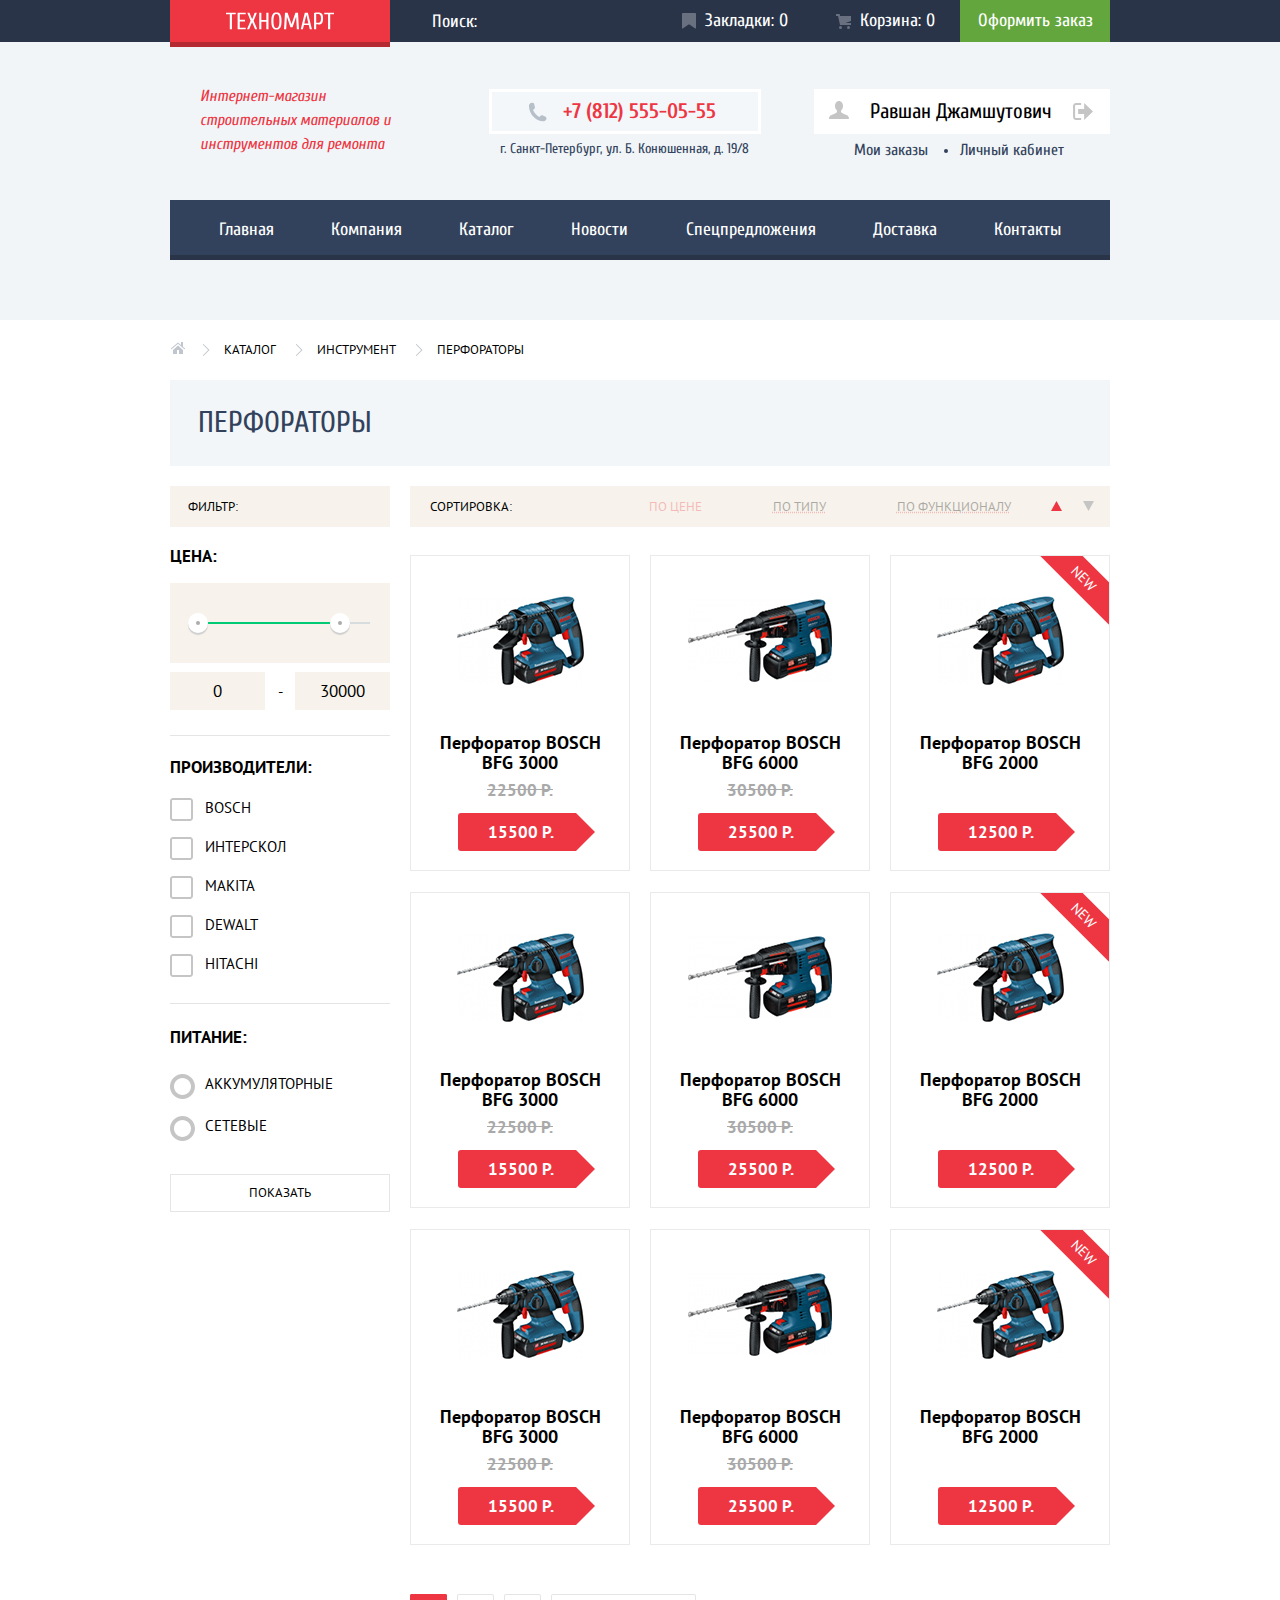
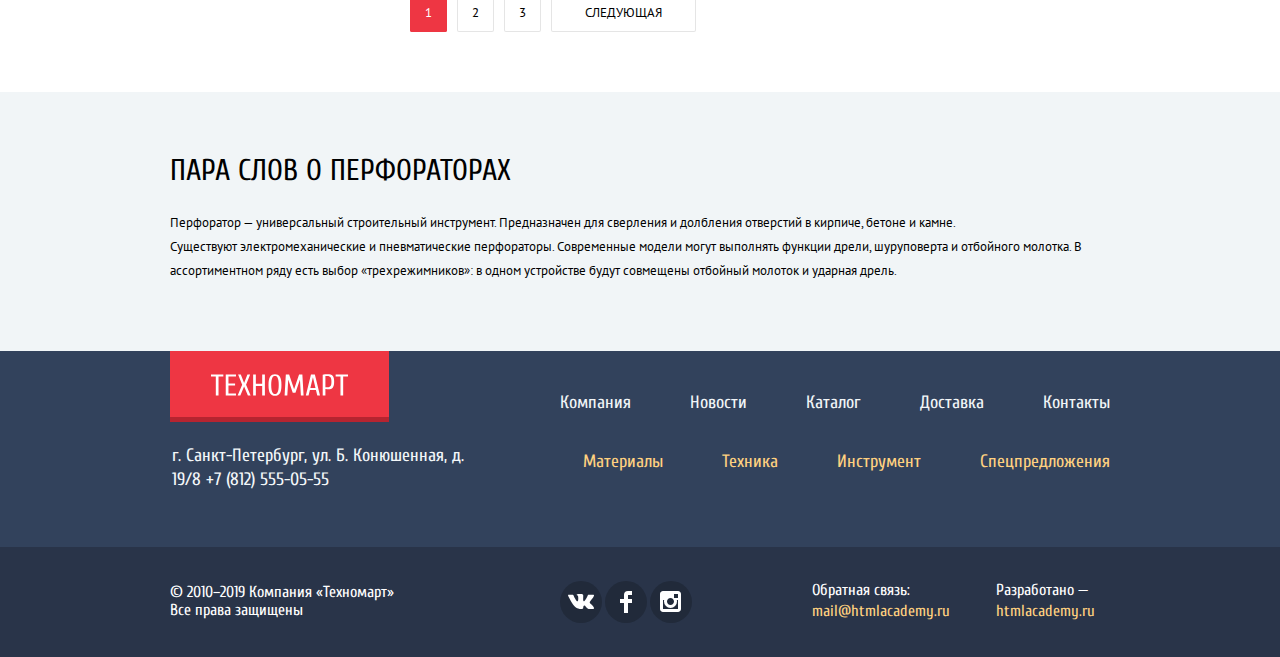
==== commit 47a2d157: "личный проект защита 2" ====
--- a/catalog.html
+++ b/catalog.html
@@ -6,7 +6,7 @@
   <link href="https://fonts.googleapis.com/css2?family=Cuprum:ital,wght@0,400;0,700;1,400;1,700&display=swap" rel="stylesheet">
   <link href="https://fonts.googleapis.com/css2?family=Cuprum:ital,wght@0,400;0,700;1,400;1,700&family=PT+Sans:wght@400;700&display=swap" rel="stylesheet">
   <link rel="stylesheet" href="css/normalize.css">
-  <link rel="stylesheet" href="css/style.css">
+  <link rel="stylesheet" href="css/style.min.css">
 </head>
   <body>
 
@@ -19,7 +19,8 @@
           <form class="header-page__search" method="get" action="https://echo.htmlacademy.ru/" name="search" autocomplete="off" aria-label="форма поиска">
             <label>
               <input class="header-page__search-field" type="search" name="search" placeholder="Поиск:">
-              <svg xmlns="http://www.w3.org/2000/svg" width="17" height="17" viewBox="0 0 17 17"><path fill="context-fill" d="M17 15.586l-3.542-3.542A7.465 7.465 0 0 0 15 7.5 7.5 7.5 0 1 0 7.5 15c1.71 0 3.282-.579 4.544-1.542L15.586 17 17 15.586zM2 7.5C2 4.467 4.467 2 7.5 2 10.532 2 13 4.467 13 7.5c0 3.032-2.468 5.5-5.5 5.5A5.506 5.506 0 0 1 2 7.5z"/>
+              <svg xmlns="http://www.w3.org/2000/svg" width="17" height="17" viewBox="0 0 17 17">
+                <path fill="context-fill" d="M17 15.586l-3.542-3.542A7.465 7.465 0 0 0 15 7.5 7.5 7.5 0 1 0 7.5 15c1.71 0 3.282-.579 4.544-1.542L15.586 17 17 15.586zM2 7.5C2 4.467 4.467 2 7.5 2 10.532 2 13 4.467 13 7.5c0 3.032-2.468 5.5-5.5 5.5A5.506 5.506 0 0 1 2 7.5z"/>
               </svg>
             </label>
           </form>
@@ -65,7 +66,7 @@
 
         <div class="header-page__enter-group">
           <div class="enter-group__buttons">
-            <a class="enter-group__btn enter-group__btn-authorization" href="#nowhere">
+            <a class="enter-group__btn enter-group__btn-authorization" href="#nowhere" aria-label="Войти в профайл">
               <svg xmlns="http://www.w3.org/2000/svg" width="20" height="18" viewBox="0 0 20 18">
                 <path fill="currentFill"  d="M17.881 14.166c-2.144-.735-4.256-1.666-5.207-2.39-.657-.501-.77-1.618-.517-2.415
                 1.118-.903 1.864-2.477 1.864-4.278C14.021 2.276 12.221 0 10 0S5.979 2.276 5.979 5.083c0 1.801.746 3.374 1.863
@@ -73,7 +74,7 @@
               </svg>
               Равшан Джамшутович
             </a>
-            <a class="enter-group__btn-exit" href="#nowhere" aria-label="">
+            <a class="enter-group__btn-exit" href="#nowhere" aria-label="Выйти из профайла">
               <svg xmlns="http://www.w3.org/2000/svg" width="21" height="17" viewBox="0 0 21 17">
                 <g fill="currentFill">
                   <path fill="currentFill" d="M21 8.5L12.125 0v6h-6v5h6v6z"/>
@@ -126,7 +127,7 @@
 
       <ul class="breadcrumbs">
         <li>
-          <a class="breadcrumbs__item" href="index.html">
+          <a class="breadcrumbs__item" href="index.html" aria-label="Перейти на главную страницу">
             <svg xmlns="http://www.w3.org/2000/svg" width="15" height="12" viewBox="0 0 15 12">
               <g fill="#C1C6CE">
                 <path d="M3 8v4h4V8h2v4h4V8L8 3.516z"/>
@@ -154,68 +155,68 @@
         <h2 class="catalog-filter__header">Перфораторы</h2>
 
         <aside class="catalog-filter__sidebar">
-        <h3 class="sidebar__name">Фильтр:</h3>
-        <form class="sidebar-form" method="get" action="https://echo.htmlacademy.ru/" name="filter" autocomplete="off">
-
-          <fieldset class="filter-price filter-fieldset">
-            <legend>Цена:</legend>
-            <div class="range-filter">
-              <div class="range-controls">
-                <div class="scale">
-                  <div class="bar" style="width: 80%; margin-left: 0%"></div>
+          <h3 class="sidebar__name">Фильтр:</h3>
+          <form class="sidebar-form" method="get" action="https://echo.htmlacademy.ru/" name="filter" autocomplete="off">
+
+            <fieldset class="filter-price filter-fieldset">
+              <legend>Цена:</legend>
+              <div class="range-filter">
+                <div class="range-controls">
+                  <div class="scale">
+                    <div class="bar" style="width: 80%; margin-left: 0%"></div>
+                  </div>
+                  <button class="toggle toggle-min" type="button" tabindex="0" aria-label="Ползунок слева минимальное значение"></button>
+                  <button class="toggle toggle-max" type="button" tabindex="0" aria-label="Ползунок справа максимальное значение"></button>
                 </div>
-                <div class="toggle toggle-min" tabindex="0"></div>
-                <div class="toggle toggle-max" tabindex="0"></div>
+                <div class="price-controls">
+                  <label class="min-price">
+                    <input type="number" name="min-price" value="0">
+                  </label>
+                  <span>-</span>
+                  <label class="max-price">
+                    <input type="number" name="max-price" value="30000">
+                  </label>
+                </div>
               </div>
-              <div class="price-controls">
-                <label class="min-price">
-                  <input type="number" name="min-price" value="0">
-                </label>
-                <span>-</span>
-                <label class="max-price">
-                  <input type="number" name="max-price" value="30000">
-                </label>
-              </div>
-            </div>
-          </fieldset>
-
-          <fieldset class="firm-fieldset filter-fieldset">
-            <legend>Производители:</legend>
-            <label>
-              <input class="firm-fieldset__check" type="checkbox" name="Bosch">
-              <span class="firm-fieldset__var">Bosch</span>
-            </label>
-            <label>
-              <input class="firm-fieldset__check" type="checkbox" name="Интерскол">
-              <span class="firm-fieldset__var">Интерскол</span>
-            </label>
-            <label>
-              <input class="firm-fieldset__check" type="checkbox" name="Makita">
-              <span class="firm-fieldset__var">Makita</span>
-            </label>
-            <label>
-              <input class="firm-fieldset__check" type="checkbox" name="DeWalt">
-              <span class="firm-fieldset__var">DeWalt</span>
-            </label>
-            <label>
-              <input class="firm-fieldset__check" type="checkbox" name="Hitachi">
-              <span class="firm-fieldset__var">Hitachi</span>
-            </label>
-          </fieldset>
-
-          <fieldset class="type-fieldset filter-fieldset">
-            <legend>Питание:</legend>
-            <label>
-              <input class="type-fieldset__check" type="radio" name="radio" value="accumulator">
-              <span class="type-fieldset__var">Аккумуляторные</span>
-            </label>
-            <label>
-              <input class="type-fieldset__check" type="radio" name="radio" value="network">
-              <span class="type-fieldset__var">Сетевые</span>
-            </label>
-          </fieldset>
-          <button class="sidebar-form__btn" type="submit">Показать</button>
-        </form>
+            </fieldset>
+
+            <fieldset class="firm-fieldset filter-fieldset">
+              <legend>Производители:</legend>
+              <label tabindex="0">
+                <input class="firm-fieldset__check" type="checkbox" name="Bosch">
+                <span class="firm-fieldset__var">Bosch</span>
+              </label>
+              <label tabindex="0">
+                <input class="firm-fieldset__check" type="checkbox" name="Интерскол">
+                <span class="firm-fieldset__var">Интерскол</span>
+              </label>
+              <label tabindex="0">
+                <input class="firm-fieldset__check" type="checkbox" name="Makita">
+                <span class="firm-fieldset__var">Makita</span>
+              </label>
+              <label tabindex="0">
+                <input class="firm-fieldset__check" type="checkbox" name="DeWalt">
+                <span class="firm-fieldset__var">DeWalt</span>
+              </label>
+              <label tabindex="0">
+                <input class="firm-fieldset__check" type="checkbox" name="Hitachi">
+                <span class="firm-fieldset__var">Hitachi</span>
+              </label>
+            </fieldset>
+
+            <fieldset class="type-fieldset filter-fieldset">
+              <legend>Питание:</legend>
+              <label tabindex="0">
+                <input class="type-fieldset__check" type="radio" name="radio" value="accumulator">
+                <span class="type-fieldset__var">Аккумуляторные</span>
+              </label>
+              <label tabindex="0">
+                <input class="type-fieldset__check" type="radio" name="radio" value="network">
+                <span class="type-fieldset__var">Сетевые</span>
+              </label>
+            </fieldset>
+            <button class="sidebar-form__btn" type="submit">Показать</button>
+          </form>
         </aside>
 
         <div class="catalog-filter__sort-block">
@@ -269,7 +270,7 @@
                   <a href="#nowhere">
                     <h3 class="product-card__price-title">Перфоратор BOSCH BFG 3000</h3>
                   </a>
-                  <del>22500 Р.</del>
+                  <del class="promo-card__price-del">22500 Р.</del>
                   <p class="product-card__price-tag red-btn">15500 Р.</p>
                 </div>         
               </article>
@@ -293,7 +294,7 @@
                   <a href="#nowhere">
                     <h3 class="product-card__price-title">Перфоратор BOSCH BFG 6000</h3>
                   </a>
-                  <del>30500 Р.</del>
+                  <del class="promo-card__price-del">30500 Р.</del>
                   <p class="product-card__price-tag red-btn">25500 Р.</p>
                 </div>         
               </article>
@@ -340,7 +341,7 @@
                   <a href="#nowhere">
                     <h3 class="product-card__price-title">Перфоратор BOSCH BFG 3000</h3>
                   </a>
-                  <del>22500 Р.</del>
+                  <del class="promo-card__price-del">22500 Р.</del>
                   <p class="product-card__price-tag red-btn">15500 Р.</p>
                 </div>         
               </article>
@@ -364,7 +365,7 @@
                   <a href="#nowhere">
                     <h3 class="product-card__price-title">Перфоратор BOSCH BFG 6000</h3>
                   </a>
-                  <del>30500 Р.</del>
+                  <del class="promo-card__price-del">30500 Р.</del>
                   <p class="product-card__price-tag red-btn">25500 Р.</p>
                 </div>         
               </article>
@@ -411,7 +412,7 @@
                   <a href="#nowhere">
                     <h3 class="product-card__price-title">Перфоратор BOSCH BFG 3000</h3>
                   </a>
-                  <del>22500 Р.</del>
+                  <del class="promo-card__price-del">22500 Р.</del>
                   <p class="product-card__price-tag red-btn">15500 Р.</p>
                 </div>         
               </article>
@@ -435,7 +436,7 @@
                   <a href="#nowhere">
                     <h3 class="product-card__price-title">Перфоратор BOSCH BFG 6000</h3>
                   </a>
-                  <del>30500 Р.</del>
+                  <del class="promo-card__price-del">30500 Р.</del>
                   <p class="product-card__price-tag red-btn">25500 Р.</p>
                 </div>         
               </article>
@@ -520,7 +521,7 @@
       </div>
       <div class="footer-page__middle">
         <p class="footer-page__address">
-          г. Санкт-Петербург, ул. Б. Конюшенная, д. 19/8<br />
+          г. Санкт-Петербург, ул. Б. Конюшенная, д. 19/8
           <a href="tel:+78125550555">+7 (812) 555-05-55</a>
         </p>
         <ul class="footer-page__nav footer-page__nav--yell">
@@ -595,6 +596,7 @@
       </div>
     </section>
 
-    <script src="js/script.min.js"></script>
+    <script src="js/script.min.js">
+    </script>
   </body>
 </html>
--- a/css/style.min.css
+++ b/css/style.min.css
@@ -0,0 +1 @@
+:root{--basic-blue:#32425C;--basic-dark-blue:#293449;--basic-light-blue:#F1F5F7;--basic-extra-light:#F9F5F0;--basic-grey:#F7F3EC;--basic-background:#888888;--basic-light:#F1F5F7;--basic-color:#FFFFFF;--basic-red:#EE3643;--slide-1:#FFBF47;--slide-2:#3BBCE3;--slide-3:#DC91D8;--slide-4:#8ED78F;--special-blue:#32425C;--special-yellow:#FFD180;--special-white:#F3F7F9;--special-black:#000000;--special-green:#63A63E;--yellow-font:#FFD180;--header-top__btn-active:#161d29;--header-hover-focus:#212a3a;--header-logo-active:#ba2732;--header-logo-hover-focus:#ca2c37;--header-top__btn--green-active:#518534;--header-top__btn--green-hover-focus:#5fbb2d;--section-catalog-name:#F2F6F8;--filter-name:#F7F3EC;--navigation-active:#1d2739;--navigation-hover-focus:#293449;--header-login-active:#C5C5C5;--phone-number-svg:#B7BFC8;--green-btn-shadow:#518534;--del-color:#A9A9A9;--border-color:#EAEAEA;--border-color2:#405069;--box-shadow:#b62430;--fill-icon:#3D546F;--scale-color:#D7DCDE;--bar-range-control:#00ca74;--background-toggle:#ABABAB;--toggle-shadow:#cfcfcf;--sort-yell:#e8cd00;--pagination-hover:#bdc6ca;--sidebar-btn:#e5e5e5;--modal-color:#F4F4F4;--modal-background:#F1F1F1;--header-logo-rgba:rgba(0, 0, 0, 0.24);--grey-rgba:rgba(255, 255, 255, 0.5);--extra-grey-rgba:rgba(255, 255, 255, 0.3);--grey-blue-rgba:rgba(50, 66, 92, 0.3);--dark-rgba:rgba(0, 0, 0, 0.2);--extra-dark-rgba:rgba(0, 0, 0, 0.3);--dark-2-rgba:rgba(0, 0, 0, 0.25);--black-1-rgba:rgba(0, 0, 0, 0.5);--black-2-rgba:rgba(0, 0, 0, 0.15);--black-3-rgba:rgba(0, 0, 0, 0.7);--content-width:940px}body{min-width:940px;margin:0;padding:0;font-family:Cuprum,Arial,sans-serif;font-size:18px;line-height:24px;font-weight:400;color:var(--basic-color);background-color:var(--basic-color);background-repeat:no-repeat;display:grid;grid-template-rows:min-content 1fr min-content}a{text-decoration:none}.red-btn{display:block;padding-top:11px;color:var(--basic-color);text-align:center;text-transform:uppercase;border:none;background-color:var(--basic-red)}.new-item{position:relative;overflow:hidden}.new-item:after{content:"new";display:flex;justify-content:center;align-items:center;font-size:14px;line-height:18px;text-transform:uppercase;color:var(--basic-color);position:absolute;width:100px;height:30px;background-color:var(--basic-red);transform:translate(25%,25%) rotate(45deg);right:0;top:0}.header-page{display:flex;flex-direction:column;align-items:center;width:100%;background-color:var(--basic-light-blue)}.header-page__top-wrapper{display:flex;justify-content:center;width:100%;background-color:var(--basic-dark-blue)}.header-page__top{width:var(--content-width);height:42px;display:flex;justify-content:space-between;align-items:flex-start}.header-page__logo{width:220px;height:47px;background-color:var(--basic-red);box-shadow:inset 0 -5px 0 var(--header-logo-rgba);display:flex;justify-content:center}.header-page__logo img{max-width:100%;height:auto;margin-bottom:5px}.header-page__logo:focus,.header-page__logo:hover{background-color:var(--header-logo-hover-focus)}.header-page__logo:active{background-color:var(--header-logo-active)}.header-page__search{position:relative;flex-grow:1;height:100%}.header-page__search-field+svg{fill:var(--basic-color);position:absolute;top:12px;left:15px;opacity:.3}.header-page__search-field{background-color:var(--basic-dark-blue);border:none;padding-left:42px;width:100%;height:100%;color:var(--basic-color)}.header-page__search-field::placeholder{color:var(--basic-color)}.header-page__search-field:hover+svg{fill:var(--basic-color);opacity:1}.header-page__search-field:focus{color:var(--special-black);background-color:var(--basic-color);outline:0}.header-page__search-field:focus+svg{fill:var(--basic-red)}.header-page__search-field:focus::placeholder{color:var(--special-black);opacity:1}.header-page__search-field:active{background-color:var(--basic-dark-blue)}.header-page__search-field:active+svg{fill:var(--basic-color);opacity:.3}.header-page__search-field:active::placeholder{color:var(--basic-color);opacity:.5}.header-page__content-right{min-width:430px;display:flex;height:100%}.header-page__btn-text{display:flex;justify-content:center;align-items:center;color:var(--basic-color);width:150px;fill-opacity:.3}.header-page__btn-full{background-color:var(--header-logo-hover-focus)}.header-page__btn-text:hover{color:var(--basic-color);fill-opacity:1}.header-page__btn-text:focus{background-color:var(--header-hover-focus);color:var(--basic-color)}.header-page__btn-text:active{color:var(--grey-rgba);fill-opacity:.3;background-color:var(--header-top__btn-active)}.btn-text-green{background-color:var(--special-green);color:var(--basic-color)}.btn-text-green:focus,.btn-text-green:hover{background-color:var(--header-top__btn--green-hover-focus)}.btn-text-green:active{color:var(--grey-rgba);background-color:var(--header-top__btn--green-active)}.header-page__btn-text svg{fill:var(--basic-color);margin-right:9px}.header-page__middle{display:grid;grid-template-columns:1fr 1fr 1fr;grid-template-rows:1fr;width:var(--content-width);padding-top:42px}.header-page__title{color:var(--basic-red);font-style:italic;font-size:16px;font-weight:400;line-height:24px;padding:0 60px 0 30px;margin:0}.header-page__center{display:flex;flex-direction:column;align-items:center;padding-right:30px}.header-page__phone-btn{background:var(--special-white);border:3px solid var(--basic-color);box-sizing:border-box;padding:4px 42px 5px 71px;margin-top:5px;color:var(--basic-red);font-weight:700;font-size:21px;line-height:30px;position:relative}.header-page__phone-btn svg{position:absolute;left:36px;top:50%;transform:translateY(-50%);fill:var(--phone-number-svg)}.header-page__address{font-size:14px;color:var(--special-blue);margin:3px 0}.enter-group__list{padding:0;list-style:none;display:flex;justify-content:flex-end;margin:5px 0 0 0}.enter-group__btn{display:block;background-color:var(--basic-color);font-size:21px;line-height:21px;color:var(--special-black)}.enter-group__btn:hover{color:var(--basic-red)}.enter-group__btn:active{color:var(--header-login-active)}.enter-group__list li:last-child{padding-left:10px}.enter-group__btn-reg{padding:12px 24px}.enter-group__btn-enter svg{position:absolute;top:50%;left:19px;transform:translateY(-50%);fill:var(--basic-color)}.enter-group__btn-enter{margin-left:10px;padding:12px 27px 12px 45px;position:relative}.enter-group__btn-enter svg{fill:var(--header-login-active)}.enter-group__btn-enter:hover svg{fill:var(--fill-icon)}.enter-group__btn-exit{background-color:var(--basic-color);display:block;width:20px;height:17px;padding:14px 18px 14px 10px}.enter-group__menu{display:flex;justify-content:center;margin:7px 0 0 0;padding:0 0 0 12px;list-style:none;font:16px Cuprum,Arial,sans-serif;line-height:18px;color:var(--special-blue)}.enter-group__menu li:not(:last-of-type):after{content:"";display:inline-block;vertical-align:middle;width:4px;height:4px;margin:0 12px;border-radius:50%;background-color:var(--special-blue)}.enter-group__menu-btn:visited{color:var(--special-blue)}.enter-group__menu-btn:focus,.enter-group__menu-btn:hover{color:var(--basic-red)}.enter-group__menu-btn:active{color:var(--grey-blue-rgba)}.enter-group__menu-btn{font-size:16px;line-height:18px;color:var(--special-blue)}.enter-group__btn-authorization{padding:12px 10px 12px 56px;position:relative;max-width:fit-content;margin-left:auto}.enter-group__btn-authorization:hover{color:var(--special-black)}.enter-group__btn-authorization:active{color:var(--header-login-active)}.enter-group__btn-authorization:hover svg{fill:var(--fill-icon)}.enter-group__btn-authorization:active svg{fill:var(--header-login-active)}.enter-group__btn-authorization svg{position:absolute;fill:var(--header-login-active)}.enter-group__btn-authorization svg:first-of-type{left:15px}.enter-group__btn-exit svg{fill:var(--header-login-active)}.enter-group__btn-exit:hover svg{fill:var(--fill-icon)}.header-page__enter-group{display:flex;flex-direction:column}.header-page__menu-btn{font-size:16px;line-height:18px;color:var(--special-blue)}.header-page__btn-text:active{color:var(--header-login-active);outline:0}.header-page__menu-btn:active{color:var(--header-login-active);outline:0}.header-page__btn{font-size:21px;line-height:21px;color:var(--special-black)}.header-page__btn:focus,.header-page__btn:hover{color:var(--special-black)}.header-page__btn-authorization:active{color:var(--grey-rgba)}.enter-group__buttons{display:flex;margin-top:5px}.enter-group__btn-exit:focus,.enter-group__btn-exit:hover{fill:var(--special-black)}.enter-group__btn-exit:active{fill:var(--grey-rgba)}.header-page__main-nav{width:var(--content-width)}.main-nav__list{padding:0;list-style:none;display:flex;box-shadow:inset 0 -5px 0 var(--navigation-hover-focus);background-color:var(--special-blue);margin:36px 0 60px 0}.main-nav__item{display:flex;align-items:center;justify-content:center;height:60px;flex-grow:1}.main-nav__item:first-of-type .main-nav__link{padding-left:20px}.main-nav__item:last-of-type .main-nav__link{padding-right:20px}.main-nav__link{color:var(--basic-color);display:flex;justify-content:center;align-items:center;width:100%;height:100%}.main-nav__link[href]:focus,.main-nav__link[href]:hover{background-color:var(--navigation-hover-focus);box-shadow:inset 0 -5px 0 var(--navigation-hover-focus)}.main-nav__link:active{color:var(--grey-rgba);background-color:var(--navigation-active);box-shadow:inset 0 -5px 0 var(--navigation-hover-focus)}.main-page{display:flex;flex-direction:column;align-items:center;color:var(--special-black);width:100%}.main-page__promo-list{width:var(--content-width);display:grid;grid-template-columns:1fr 1fr 1fr;grid-template-rows:1fr 1fr 1fr;gap:20px;padding:59px 0}.promo-card__title{font-weight:700;font-size:24px;line-height:30px;color:var(--basic-color);margin:0 0 14px 0}.promo-card__btn{text-transform:uppercase;width:135px;font-size:14px;line-height:18px;color:var(--basic-color);background-color:var(--extra-grey-rgba);display:block;padding:10px 0;text-align:center}.promo-card__btn:focus,.promo-card__btn:hover{background-color:var(--dark-rgba)}.promo-card__btn:focus{background-color:var(--extra-dark-rgba)}.promo-card__menu{height:100%;display:flex;flex-direction:column;justify-content:space-between}.promo-card__price-del{font:bold 17px "PT Sans",Arial,sans-serif;line-height:18px;color:var(--del-color);margin:8px 0 14px 0}.promo-card{display:flex;justify-content:space-between;flex-direction:column;padding:21px 22px}.promo-card__paint{background-color:var(--slide-1);background-image:url(../img/icon-1.svg);background-repeat:no-repeat;background-position:right 43px center}.promo-card__drill{background-color:var(--slide-2);background-image:url(../img/icon-2.svg);background-repeat:no-repeat;background-position:right 31px center}.promo-card__truck{background-color:var(--slide-3);background-image:url(../img/icon-3.svg);background-repeat:no-repeat;background-position:right 31px center}.promo-card__cart{background-color:var(--slide-4);background-image:url(../img/icon-4.svg);background-repeat:no-repeat;background-position:right 45px center}.promo-card__van{background-color:var(--slide-1);background-image:url(../img/icon-5.svg);background-repeat:no-repeat;background-position:right 31px center}.promo-slider{position:relative;width:620px;grid-row-start:2;grid-row-end:4;grid-column-start:1;grid-column-end:3}.promo-slider__btn{width:max-content;font-size:14px;line-height:18px;padding:10px 46px}.promo-slider__btn:focus,.promo-slider__btn:hover{background-color:var(--header-logo-hover-focus)}.promo-slider__btn:active{background-color:var(--header-logo-active)}.promo-slider__list{padding:0;list-style:none;width:100%;height:100%;margin:0}.slider-controls__btn{position:absolute;width:100%;display:flex;box-sizing:border-box;justify-content:space-between;top:54%;transform:translateY(-50%);padding:0 24px}.slider-controls__btn button{cursor:pointer;border:none;width:22px;height:40px}.slider-controls__radio{position:absolute;display:flex;justify-content:center;left:50%;bottom:36px;transform:translateX(-50%)}.slider-controls__nav:not(:last-child){margin-right:10px}.slider-controls__nav{cursor:pointer;background-color:var(--basic-color);border:2px solid var(--basic-color);border-radius:50%;width:10px;height:10px;margin:0;padding:0}.slider-controls__active{background-color:var(--basic-red)}.active-card{display:none;box-sizing:border-box;width:100%;height:100%;justify-content:space-between;flex-direction:column;color:var(--basic-color);padding:23px 26px 26px 26px;box-shadow:inset 0 105px 0 var(--dark-2-rgba)}.active-card__show{display:flex}.active-card--puncher{background-color:var(--basic-background);background-image:url(../img/gadder.jpg)}.active-card--drill{background-color:var(--basic-background);background-image:url(../img/drill.jpg)}.active-card p{margin:5px 0 auto 0}.active-card__title{margin:0}.promo-card__icon-paint{margin:8px 43px 0 0}.promo-card__icon-drill{margin:12px 31px 0 0}.promo-card__icon-truck{margin:10px 31px 0 0}.promo-card__icon-cart{margin-right:45px}.promo-card__icon-van{margin:10px 31px 0 0}.active-card__title{font-weight:700;font-size:36px;line-height:36px;text-transform:uppercase;color:var(--basic-color)}.active-card p{color:var(--basic-color)}.active-card__icon-left{background:url(../img/icon-left.svg) no-repeat transparent}.active-card__icon-right{background:url(../img/icon-right.svg) no-repeat transparent}.promo-block{width:var(--content-width);display:flex;flex-wrap:wrap;flex-direction:column;padding-bottom:49px}.promo-block__header{width:var(--content-width);background-color:var(--basic-extra-light);display:flex;flex-wrap:wrap;justify-content:space-between;align-items:center;padding:5px 19px 5px 28px;box-sizing:border-box}.promo-block__header-position{padding:5px 19px 5px 28px}.promo-block__title{font-size:30px;font-weight:400;line-height:30px;text-transform:uppercase;color:var(--basic-blue)}.promo-block__list{padding:0;margin:20px 0;list-style:none;display:grid;grid-template-columns:min-content min-content min-content min-content;grid-template-rows:1fr;gap:20px}.promo-block__btn{padding:0;display:flex;justify-content:center;align-items:center;width:192px;font-size:14px;line-height:38px;height:fit-content}.card-style{border:1px solid var(--border-color)}.product-list__product-card{display:flex;flex-direction:column;justify-content:flex-start;align-items:center;box-sizing:border-box;width:220px;height:100%}.company-list__card{display:flex;width:220px;min-height:145px}.company-list__card img{margin:auto}.card-style:hover{box-shadow:0 4px 20px var(--black-2-rgba)}.card-style:active{box-shadow:0 4px 20px var(--black-2-rgba);opacity:.5}.card-style:hover .product-card__btn{visibility:visible;height:max-content;padding:36px 44px 0 41px}.card-style:hover .product-card__active{justify-content:flex-start}.card-style:hover .product-card__image{visibility:hidden;height:0}.product-card__active{display:flex;flex-direction:column;justify-content:center;align-items:center;width:100%;min-height:169px;position:relative;margin:0 0 8px 0}.product-card__image{width:100%;height:100%;display:flex;align-items:center;justify-content:center}.product-card__image:focus,.product-card__image:focus-within,.product-card__image:hover{opacity:0}.product-card__btn{box-sizing:border-box;visibility:hidden;height:0;width:100%;display:flex;flex-direction:column;align-items:center;padding:0}.product-card__btn a{width:100%;box-sizing:border-box;display:flex;justify-content:center;align-items:center}.product-card__btn svg{fill:var(--basic-color);opacity:.3;margin-right:10px}.product-card__btn a:not(last-child){margin-bottom:14px}.product-card__price{text-align:center;height:100%;display:flex;flex-direction:column;justify-content:space-between;align-items:center}.product-card__price-title{font:bold 18px "PT Sans",Arial,sans-serif;line-height:20px;color:var(--special-black);margin:0 15px}.product-card__price-tag{font:bold 17px "PT Sans",Arial,sans-serif;line-height:18px;text-transform:uppercase;display:flex;align-items:center;position:relative;height:38px;margin:0;padding:0 22px 0 30px;vertical-align:middle;border-top-left-radius:3px;border-bottom-left-radius:3px;font-weight:700;margin:0 25px 19px 19px}.product-card__price-tag:after{content:"";position:absolute;display:block;border-top:19px solid transparent;border-bottom:19px solid transparent;border-left:19px solid var(--basic-red);right:0;top:0;transform:translateX(100%)}.product-card__btn a:first-of-type{width:135px;padding:10px 11px 7px 0;font:normal 14px Cuprum,Arial,sans-serif;line-height:18px;text-transform:uppercase;border-radius:3px;color:var(--basic-color);box-shadow:0 3px 0 0 var(--green-btn-shadow);background-repeat:no-repeat;background-color:var(--special-green);border:none}.product-card__btn a:first-of-type:focus,.product-card__btn a:first-of-type:hover{background-color:var(--header-top__btn--green-hover-focus)}.product-card__btn a:first-of-type:active{background-color:var(--header-top__btn--green-active)}.product-card__btn a:last-of-type{background-color:var(--basic-color);border:3px solid var(--special-green);border-radius:2px;padding:7px 0;font:normal 14px Cuprum,Arial,sans-serif;line-height:18px;text-transform:uppercase;color:var(--special-blue)}.product-card__btn a:last-of-type:focus,.product-card__btn a:last-of-type:hover{border-color:var(--basic-blue)}.product-card__btn a:last-of-type:active{color:var(--grey-blue-rgba);border-color:var(--grey-blue-rgba)}.promo-block_company-list{width:var(--content-width);list-style:none;display:flex;flex-direction:row;flex-wrap:wrap}.service-block__wrapper{display:flex;justify-content:center;background-color:var(--basic-light-blue);width:100%}.service-block{width:var(--content-width);background-color:var(--basic-light);display:flex;flex-direction:column;justify-content:space-between}.service-block__info{margin:64px 0 0 0}.service-block__info h2{font-weight:400;margin:0 0 25px 0}.service-block__info p{margin:0}.service-info__wrapper{display:flex;justify-content:center;width:100%;background-color:var(--basic-light-blue)}.service-info{width:var(--content-width)}.service-info__title{font:30px Cuprum,Arial,sans-serif;font-weight:400;line-height:30px;text-transform:uppercase;color:var(--special-black);margin-top:64px}.service-info p{font:13px "PT Sans",Arial,sans-serif;line-height:24px;padding-right:25px;margin-bottom:68px}.service-block__info h2{font-size:30px;font-weight:400;line-height:30px;text-transform:uppercase;color:var(--special-black)}.service-block p{font:normal 13px "PT Sans",Arial,sans-serif;line-height:24px;color:var(--special-black)}.service-info p{font:normal 13px "PT Sans",Arial,sans-serif;line-height:24px;color:var(--special-black)}.service-block__service-slider{display:flex;min-height:355px;padding-top:55px;box-sizing:border-box}.service-slider__list{padding:0;list-style:none;position:relative}.service-slider__list:after{position:absolute;content:"";width:10px;height:279px;right:0;top:50%;transform:translateY(-50%);background-image:url(../img/service-line.png)}.slider-description{padding:0;list-style:none;margin:0}.slider-description__list{display:flex;padding-left:80px;position:relative;min-height:283px;width:100%;flex-grow:1;box-sizing:border-box}.slider-description__list img{position:absolute;right:0;bottom:-15px}.slider-description__item{z-index:1}.slider-description__item h3{font-size:30px;font-weight:400;line-height:30px;text-transform:uppercase;color:var(--basic-blue);margin:15px 0 30px 0}.slider-description__item p{max-width:315px}.slider-description__btn{font-size:14px;line-height:38px;text-transform:uppercase;line-height:38px;padding:0 45px;margin-top:26px;width:fit-content;border-radius:4px}.service-slider__description{flex-grow:1}.service-slider__btn{display:flex;width:100%;font:bold 21px Cuprum,Arial,sans-serif;line-height:30px;padding:14px 139px 17px 22px;color:var(--basic-color);background-color:var(--basic-blue);border:none;border-top:1px solid var(--border-color2);border-bottom:1px solid var(--navigation-hover-focus);cursor:pointer;outline:0}.service-slider__btn:not(.indicator-active-btn):focus,.service-slider__btn:not(.indicator-active-btn):hover{background-color:var(--basic-dark-blue)}.indicator-active-btn{background:var(--basic-color);color:var(--special-blue);border:none}.company-info{display:flex;justify-content:space-between;width:var(--content-width);margin-top:71px;margin-bottom:68px}.company-block{display:flex;flex-direction:column}.company-block:first-of-type{width:478px}.company-block:last-of-type{width:300px}.company-block h2{font-size:30px;font-weight:400;line-height:30px;text-transform:uppercase;color:var(--special-black);margin-bottom:24px}.company-block p{font:normal 13px "PT Sans",Arial,sans-serif;line-height:24px;color:var(--special-black);margin:0}.company-block p:not(:last-of-type){margin-bottom:24px}.company-block__title{font-weight:400;margin:0}.company-block__map{cursor:pointer;margin:32px 0 19px 0}.travel-list{padding:0;list-style:none;display:flex;flex-direction:column;margin:6px 0 0 0;font:18px Cuprum,Arial,sans-serif;line-height:24px;color:var(--special-black)}.travel-list li:before{content:"";display:block;width:25px;height:2px;background-color:var(--basic-red);margin-right:12px}.travel-list li{display:flex;align-items:center;margin-bottom:11px}.travel-list li:last-of-type{margin-bottom:20px}.travel-list__item{display:block;margin:0}.travel-list__btn-info{width:220px;padding:11px 0 9px 0;font-size:14px;line-height:18px}.travel-list__btn-map{padding:11px 0 9px 0;font-size:14px;line-height:18px}.company-block p:last-of-type{padding-right:50px}.travel-list__item{display:flex;flex-direction:column;justify-content:space-between;flex-grow:1;font-size:18px;color:var(--special-black)}.catalog-page{display:flex;flex-direction:column;align-items:center;font-family:"PT Sans",Arial,sans-serif;font-style:normal;font-weight:400;color:var(--special-black);width:100%}.breadcrumbs,.catalog-description,.catalog-filter{width:var(--content-width)}.catalog-filter__header{font:30px Cuprum,Arial,sans-serif;font-style:normal;font-weight:400;text-transform:uppercase;line-height:30px;margin:0;padding:28px;color:var(--basic-blue);background-color:var(--section-catalog-name)}.sort-block__menu{display:flex;justify-content:space-between;align-items:center;background:var(--filter-name);padding:12px 16px 11px 20px;line-height:18px;font-size:13px}.sort-block__menu p{margin:0}.sort-block__menu ul{margin:0}.sort-block__sort-list{padding:0;list-style:none;display:grid;grid-template-columns:1fr 1fr 1fr;grid-column-gap:10px}.sort-block__icon-list{padding:0;list-style:none;display:flex}.sort-block__icon-list svg{fill:var(--header-login-active)}.sort-list__item{font:13px "PT Sans",Arial,sans-serif;color:var(--special-black);opacity:.3;text-decoration:underline;text-decoration-style:dotted;text-decoration-color:var(--basic-red);cursor:pointer}.sort-list__item:focus,.sort-list__item:hover{color:var(--special-black);text-decoration:underline;text-decoration-color:var(--basic-red);opacity:1}.sort-list__item:active{color:var(--basic-red);text-decoration:none}.sort-block__icon-list svg{fill:var(--header-login-active)}.icon-list__icon-up svg{fill:var(--basic-red)}.sort-block__icon-list svg:focus,.sort-block__icon-list svg:hover{fill:var(--special-black)}.sort-block__icon-list svg:active{fill:var(--basic-red)}.sort-block__icon-list li:not(:last-of-type){margin-right:21px}.firm-fieldset{display:flex;flex-direction:column;position:relative;margin:0 0 18px 0}.firm-fieldset:after{content:"";position:absolute;bottom:0;left:0;width:100%;height:1px;background-color:var(--sidebar-btn)}.firm-fieldset label{margin-bottom:15px}.firm-fieldset label:last-of-type{margin-bottom:29px}.firm-fieldset legend{padding:16px 0 13px 0}.firm-fieldset__check{display:none}.firm-fieldset__check+span::before{content:"";position:absolute;left:0;top:0;display:block;background-image:url(../img/checkbox-off.svg);width:23px;height:23px}.firm-fieldset__check:hover+span::before{background-image:url(../img/checkbox-off-hover.svg)}.firm-fieldset__check:checked+span::before{background-image:url(../img/checkbox-on.svg);width:27px}.firm-fieldset__check:checked:hover+span::before{background-image:url(../img/checkbox-on-hover.svg)}.firm-fieldset__check:disabled+span{opacity:.4}.firm-fieldset__var{position:relative;padding-left:35px}.type-fieldset{display:flex;flex-direction:column;margin:0}.type-fieldset legend{padding:0 0 19px 0}.type-fieldset label{margin-bottom:18px}.type-fieldset label:last-of-type{margin-bottom:37px}.type-fieldset__check{display:none}.type-fieldset__check+span::before{content:"";position:absolute;left:0;top:0;display:block;background-image:url(../img/radio-off.svg);width:25px;height:25px}.type-fieldset__check:hover+span::before{background-image:url(../img/radio-off-hover.svg)}.type-fieldset__check:checked+span::before{background-image:url(../img/radio-on.svg)}.type-fieldset__check:checked:hover+span::before{background-image:url(../img/radio-on-hover.svg)}.type-fieldset__check:disabled+span{opacity:.4}.type-fieldset__var{position:relative;padding-left:35px}.catalog-filter{display:grid;align-content:start;grid-template-columns:220px min-content;grid-template-rows:min-content min-content;gap:20px;padding-bottom:60px}.catalog-filter__header{grid-column:1/-1}.range-filter{width:220px}.filter-fieldset{width:100%;padding:0;border:none}.filter-fieldset legend{font:17px "PT Sans",Arial,sans-serif;font-style:normal;font-weight:700;line-height:30px;text-transform:uppercase}.filter-fieldset span{font:15px "PT Sans",Arial,sans-serif;line-height:19px;text-transform:uppercase}.filter-price{margin:0;padding-bottom:26px;position:relative}.filter-price:after{content:"";position:absolute;bottom:0;left:0;width:100%;height:1px;background-color:var(--sidebar-btn)}.filter-price legend{padding:14px 0 12px 0}.range-controls{position:relative;height:41px;background-color:var(--filter-name);margin-bottom:9px;padding-top:39px;padding-right:20px;padding-left:20px}.range-controls .scale{height:2px;background:var(--scale-color)}.range-controls .bar{width:70%;height:2px;background:var(--bar-range-control)}.range-controls .toggle{box-sizing:content-box;position:absolute;top:30px;left:0;width:4px;height:4px;padding:0;border:8px solid var(--basic-color);background-color:var(--background-toggle);border-radius:50%;box-shadow:0 2px 1px 0 var(--toggle-shadow);cursor:pointer}.range-controls .toggle-min{left:18px}.range-controls .toggle-max{left:160px}.price-controls label{text-transform:uppercase;font:17px "PT Sans",Arial,sans-serif;line-height:18px}.price-controls{display:flex;justify-content:space-between;align-items:center}.price-controls input::-webkit-inner-spin-button{-webkit-appearance:none;margin:0}.price-controls input{-moz-appearance:textfield}.price-controls input{font:17px "PT Sans",Arial,sans-serif;line-height:18px;width:95px;padding:10px;text-align:center;border:none;background:var(--filter-name);box-sizing:border-box;text-transform:uppercase}.price-controls span{font:15px "PT Sans",Arial,sans-serif}.sidebar-form__btn{font:13px "PT Sans",Arial,sans-serif;line-height:18px;padding:9px 0;width:100%;color:var(--special-black);background-color:var(--basic-color);border:1px solid var(--sidebar-btn);text-transform:uppercase}.sidebar-form__btn:focus,.sidebar-form__btn:hover{border:1px solid var(--pagination-hover)}.catalog__product-list{padding:0;list-style:none;display:grid;grid-template-columns:min-content min-content min-content;grid-template-rows:1fr 1fr 1fr;column-gap:20px;row-gap:21px;margin:28px 0 49px 0}.breadcrumbs{display:flex;margin:16px 0 20px 0;padding:0;list-style:none}.breadcrumbs li:not(:last-of-type):after{content:"";display:inline-block;vertical-align:middle;width:8px;height:12px;margin:0 14px;background-image:url(../img/icon-right-small.svg)}.breadcrumbs__item{font-size:13px;line-height:18px;text-transform:uppercase;color:var(--special-black)}.sidebar__name{font:normal 13px "PT Sans",Arial,sans-serif;line-height:18px;text-transform:uppercase;color:var(--special-black);background:var(--filter-name);padding:12px 16px 11px 18px;margin:0}.sort-block__title{font:normal 13px "PT Sans",Arial,sans-serif;line-height:18px;text-transform:uppercase;color:var(--special-black)}.sort-list__item{font:normal 13px "PT Sans",Arial,sans-serif;line-height:18px;text-transform:uppercase;color:var(--special-black)}.sort-block__title{flex-grow:1;max-width:178px}.pagination{display:flex;padding:0;margin:0;list-style:none}.pagination li:not(:first-of-type){margin-left:10px}.pagination__btn{display:flex;justify-content:center;align-items:center;padding:10px 15px;color:var(--special-black);box-shadow:0 0 0 1px var(--sidebar-btn) inset;font-size:13px;line-height:18px;border-radius:2px}.pagination__btn--next{padding:10px 34px;text-transform:uppercase}.pagination__btn[href]:focus,.pagination__btn[href]:hover{box-shadow:0 0 0 1px var(--pagination-hover) inset}.pagination__btn[href]:active{box-shadow:0 0 0 1px var(--basic-red) inset}.active{box-shadow:0 0 0 1px var(--basic-red) inset;background-color:var(--basic-red);color:var(--basic-color)}.active-item{color:var(--basic-red);text-decoration:none}.footer-page{display:flex;flex-direction:column;align-items:center;background-color:var(--basic-blue);width:100%}.footer-page__top{width:var(--content-width);display:flex;justify-content:space-between}.footer-page__middle{width:var(--content-width);display:flex;flex-wrap:wrap-reverse;justify-content:space-between;margin-bottom:33px}.footer-page__logo{display:flex;flex-direction:row;justify-content:center;align-items:center;box-shadow:inset 0 -5px 0 0 var(--box-shadow);background-color:var(--basic-red);padding:23px 41px 26px 41px}.footer-page__nav{padding:0;list-style:none;display:flex;flex-wrap:wrap;margin:40px 0 0 0}.footer-page__nav--yell{margin-top:28px}.footer-page__nav li{height:fit-content}.footer-page__nav li:not(:first-child){margin-left:59px}.footer-page__nav a[href]:focus,.footer-page__nav a[href]:hover{text-decoration:underline}.footer-page__nav a[href]:active{text-decoration:none;opacity:.5}.footer-page__nav-btn--white{color:var(--basic-light-blue)}.footer-page__nav-btn--yell{color:var(--yellow-font)}.footer-page__address{color:var(--special-white);margin:22px 2px;max-width:325px}.footer-page__address a{color:var(--special-white)}.footer-page__wrapper{display:flex;justify-content:center;width:100%;background-color:var(--basic-dark-blue)}.footer-page__bottom{width:var(--content-width);display:grid;grid-template-columns:1fr 1fr 1fr;grid-template-rows:min-content}.footer-page__bottom>p{margin:36px 0}.footer-page__icons-list{padding:0;list-style:none;display:flex;align-items:center;justify-content:center;margin-right:25px}.icons-list__btn{display:flex;flex-direction:row;justify-content:center;align-items:center;width:42px;height:42px;margin-right:3px;background-color:var(--header-hover-focus);border-radius:50%}.icons-list__btn:active,.icons-list__btn:focus,.icons-list__btn:hover{background-color:var(--basic-red)}.footer-page__links-list{padding:0;margin:34px 15px;list-style:none;display:flex;flex-wrap:wrap;justify-content:space-between;font-size:16px}.footer-page__links-list p{margin:0}.navigation-white__btn{color:var(--basic-light-blue)}.navigation-yell__btn{color:var(--yellow-font)}.links-list__btn{color:var(--yellow-font)}.navigation-yell__btn{color:var(--yellow-font)}.links-list__btn{color:var(--yellow-font)}.links-list__btn:focus,.links-list__btn:hover{text-decoration-line:underline}.links-list__btn:active{color:var(--basic-red);text-decoration:none}.footer-page__bottom p{font-size:16px;line-height:18px;max-width:227px}.visually-hidden{position:absolute;height:1px;width:1px;margin:-1px;border:0;padding:0;clip:rect(0 0 0 0);overflow:hidden}.modal{display:none;position:fixed;z-index:10;top:0;right:0;bottom:0;left:0;margin:auto;border-top:7px solid var(--basic-red);box-shadow:0 20px 40px 0 var(--black-3-rgba)}.modal-show{display:block;animation:bounce .6s}.modal__btn-close{position:absolute;top:10px;right:10px;width:22px;height:22px;background-color:transparent;border:0;cursor:pointer;padding:0}.modal-map{top:50%;left:50%;transform:translate(-50%,-50%);border:none;width:943px;height:449px}.modal__iframe{border-top:7px solid var(--basic-red)}.modal-feedback{top:50%;left:50%;transform:translate(-50%,-50%);width:620px;height:430px;background-color:var(--basic-color)}.modal-feedback__form{display:grid;grid-template-columns:1fr 1fr;grid-template-rows:min-content min-content 1fr}.modal-feedback__enter:last-of-type{grid-column:1/-1}.modal-feedback__panel{background-color:var(--modal-color);grid-column:1/-1}.modal-feedback__enter{display:flex;flex-direction:column;margin:0 80px}.modal-feedback__enter--top{margin-right:10px;margin-top:46px;margin-bottom:13px}.modal-feedback__enter--middle{margin-left:10px;margin-top:46px;margin-bottom:13px}.modal-feedback__enter--bottom{margin-bottom:33px}.modal-feedback__enter span{font:normal 18px Cuprum,Arial,sans-serif;line-height:24px;color:var(--special-black);margin-bottom:11px}.modal-feedback__text{display:block;border:2px solid var(--header-login-active);box-sizing:border-box;border-radius:2px;font:normal 13px "PT Sans",Arial,sans-serif;line-height:24px;color:var(--del-color);padding:7px 12px}.modal-feedback__btn{font:normal 14px Cuprum,Arial,sans-serif;line-height:18px;text-transform:uppercase;color:var(--basic-color);padding:8px 0;margin:33px 80px;width:460px}.modal-basket{top:50%;left:50%;transform:translate(-50%,-50%);width:620px;height:283px;background-color:var(--basic-color)}.modal-basket__name{font:normal 24px Cuprum,Arial,sans-serif;line-height:30px;color:var(--special-black);display:block;margin:73px auto;text-align:center}.modal-basket__name::before{content:"";width:66px;height:66px;display:block;position:absolute;top:55px;left:81px;background-image:url(../img/icon-mark.svg)}.modal-basket__btn{display:flex;justify-content:center;font:normal 14px Cuprum,Arial,sans-serif;line-height:18px;background-color:var(--modal-background);padding-top:37px;padding-bottom:37px;position:absolute;bottom:0;width:100%}.modal-basket__btn--red{padding:11px 0 9px 0;width:192px;margin-right:5px;color:var(--basic-color);text-transform:uppercase}.modal-basket__btn--white{display:block;padding:11px 0 9px 0;width:192px;margin-left:5px;color:var(--special-black);text-transform:uppercase}@keyframes bounce{0%{transform:translate(-50%,calc(-50% - 2000px))}70%{transform:translate(-50%,calc(-50% - 30px))}90%{transform:translate(-50%,calc(-50% - 10px))}100%{transform:translate(-50%,-50%)}}@keyframes shake{0%,100%{transform:translate(-50%,-50%)}10%,30%,50%,70%,90%{transform:translate(calc(-10px - 50%),-50%)}20%,40%,60%,80%{transform:translate(calc(10px - 50%),-50%)}}.modal-error{animation:shake .6s}
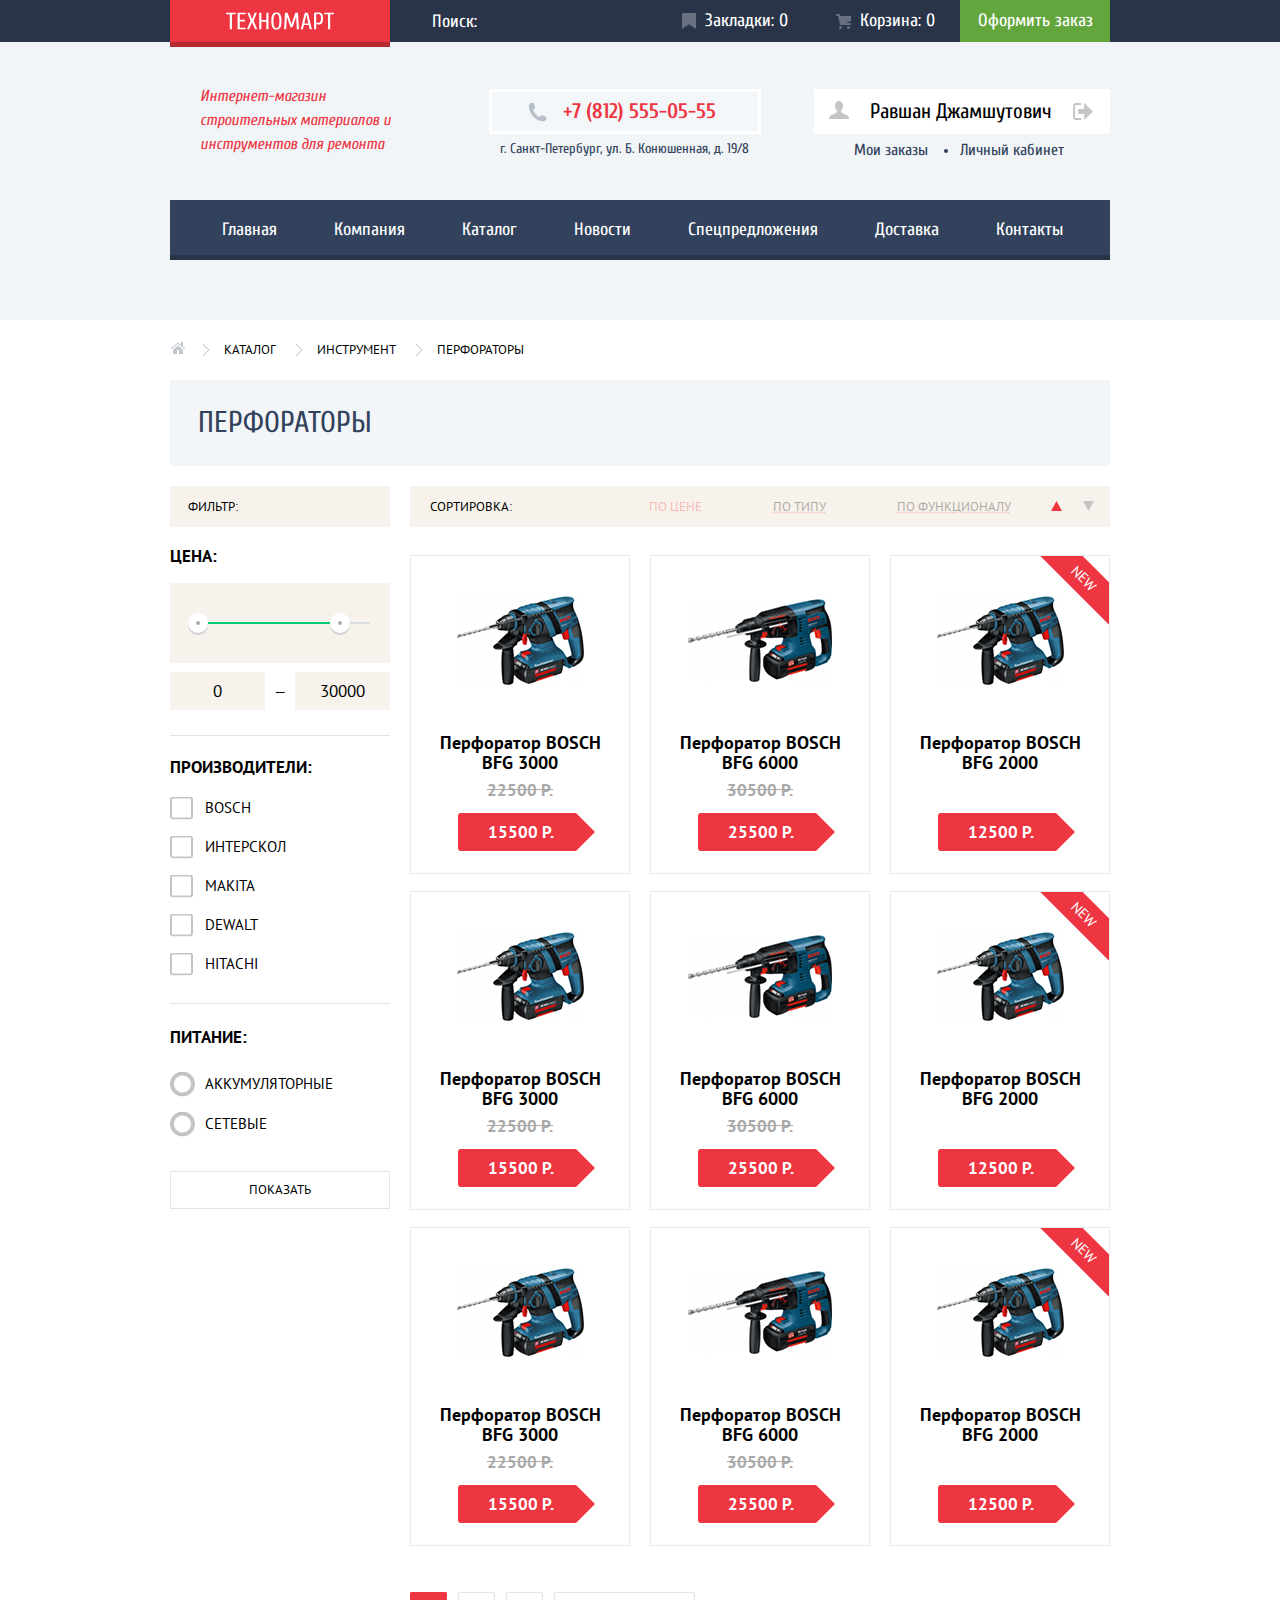
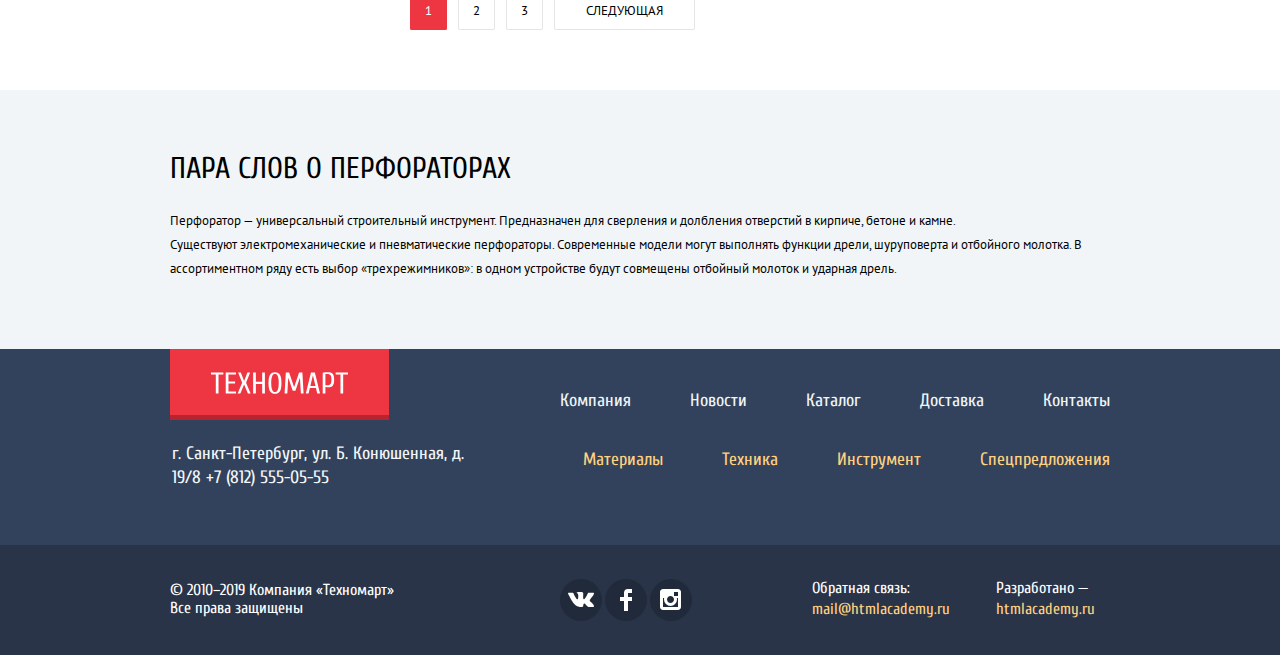
==== commit 4b059c3d: "учебный проект защита 3" ====
--- a/catalog.html
+++ b/catalog.html
@@ -165,14 +165,14 @@
                   <div class="scale">
                     <div class="bar" style="width: 80%; margin-left: 0%"></div>
                   </div>
-                  <button class="toggle toggle-min" type="button" tabindex="0" aria-label="Ползунок слева минимальное значение"></button>
-                  <button class="toggle toggle-max" type="button" tabindex="0" aria-label="Ползунок справа максимальное значение"></button>
+                  <button class="toggle toggle-min" type="button" aria-label="Ползунок слева минимальное значение"></button>
+                  <button class="toggle toggle-max" type="button" aria-label="Ползунок справа максимальное значение"></button>
                 </div>
                 <div class="price-controls">
                   <label class="min-price">
                     <input type="number" name="min-price" value="0">
                   </label>
-                  <span>-</span>
+                  <span> — </span>
                   <label class="max-price">
                     <input type="number" name="max-price" value="30000">
                   </label>
@@ -182,23 +182,23 @@
 
             <fieldset class="firm-fieldset filter-fieldset">
               <legend>Производители:</legend>
-              <label tabindex="0">
+              <label>
                 <input class="firm-fieldset__check" type="checkbox" name="Bosch">
                 <span class="firm-fieldset__var">Bosch</span>
               </label>
-              <label tabindex="0">
+              <label>
                 <input class="firm-fieldset__check" type="checkbox" name="Интерскол">
                 <span class="firm-fieldset__var">Интерскол</span>
               </label>
-              <label tabindex="0">
+              <label>
                 <input class="firm-fieldset__check" type="checkbox" name="Makita">
                 <span class="firm-fieldset__var">Makita</span>
               </label>
-              <label tabindex="0">
+              <label>
                 <input class="firm-fieldset__check" type="checkbox" name="DeWalt">
                 <span class="firm-fieldset__var">DeWalt</span>
               </label>
-              <label tabindex="0">
+              <label>
                 <input class="firm-fieldset__check" type="checkbox" name="Hitachi">
                 <span class="firm-fieldset__var">Hitachi</span>
               </label>
@@ -206,11 +206,11 @@
 
             <fieldset class="type-fieldset filter-fieldset">
               <legend>Питание:</legend>
-              <label tabindex="0">
+              <label>
                 <input class="type-fieldset__check" type="radio" name="radio" value="accumulator">
                 <span class="type-fieldset__var">Аккумуляторные</span>
               </label>
-              <label tabindex="0">
+              <label>
                 <input class="type-fieldset__check" type="radio" name="radio" value="network">
                 <span class="type-fieldset__var">Сетевые</span>
               </label>
--- a/css/style.min.css
+++ b/css/style.min.css
@@ -1 +1 @@
-:root{--basic-blue:#32425C;--basic-dark-blue:#293449;--basic-light-blue:#F1F5F7;--basic-extra-light:#F9F5F0;--basic-grey:#F7F3EC;--basic-background:#888888;--basic-light:#F1F5F7;--basic-color:#FFFFFF;--basic-red:#EE3643;--slide-1:#FFBF47;--slide-2:#3BBCE3;--slide-3:#DC91D8;--slide-4:#8ED78F;--special-blue:#32425C;--special-yellow:#FFD180;--special-white:#F3F7F9;--special-black:#000000;--special-green:#63A63E;--yellow-font:#FFD180;--header-top__btn-active:#161d29;--header-hover-focus:#212a3a;--header-logo-active:#ba2732;--header-logo-hover-focus:#ca2c37;--header-top__btn--green-active:#518534;--header-top__btn--green-hover-focus:#5fbb2d;--section-catalog-name:#F2F6F8;--filter-name:#F7F3EC;--navigation-active:#1d2739;--navigation-hover-focus:#293449;--header-login-active:#C5C5C5;--phone-number-svg:#B7BFC8;--green-btn-shadow:#518534;--del-color:#A9A9A9;--border-color:#EAEAEA;--border-color2:#405069;--box-shadow:#b62430;--fill-icon:#3D546F;--scale-color:#D7DCDE;--bar-range-control:#00ca74;--background-toggle:#ABABAB;--toggle-shadow:#cfcfcf;--sort-yell:#e8cd00;--pagination-hover:#bdc6ca;--sidebar-btn:#e5e5e5;--modal-color:#F4F4F4;--modal-background:#F1F1F1;--header-logo-rgba:rgba(0, 0, 0, 0.24);--grey-rgba:rgba(255, 255, 255, 0.5);--extra-grey-rgba:rgba(255, 255, 255, 0.3);--grey-blue-rgba:rgba(50, 66, 92, 0.3);--dark-rgba:rgba(0, 0, 0, 0.2);--extra-dark-rgba:rgba(0, 0, 0, 0.3);--dark-2-rgba:rgba(0, 0, 0, 0.25);--black-1-rgba:rgba(0, 0, 0, 0.5);--black-2-rgba:rgba(0, 0, 0, 0.15);--black-3-rgba:rgba(0, 0, 0, 0.7);--content-width:940px}body{min-width:940px;margin:0;padding:0;font-family:Cuprum,Arial,sans-serif;font-size:18px;line-height:24px;font-weight:400;color:var(--basic-color);background-color:var(--basic-color);background-repeat:no-repeat;display:grid;grid-template-rows:min-content 1fr min-content}a{text-decoration:none}.red-btn{display:block;padding-top:11px;color:var(--basic-color);text-align:center;text-transform:uppercase;border:none;background-color:var(--basic-red)}.new-item{position:relative;overflow:hidden}.new-item:after{content:"new";display:flex;justify-content:center;align-items:center;font-size:14px;line-height:18px;text-transform:uppercase;color:var(--basic-color);position:absolute;width:100px;height:30px;background-color:var(--basic-red);transform:translate(25%,25%) rotate(45deg);right:0;top:0}.header-page{display:flex;flex-direction:column;align-items:center;width:100%;background-color:var(--basic-light-blue)}.header-page__top-wrapper{display:flex;justify-content:center;width:100%;background-color:var(--basic-dark-blue)}.header-page__top{width:var(--content-width);height:42px;display:flex;justify-content:space-between;align-items:flex-start}.header-page__logo{width:220px;height:47px;background-color:var(--basic-red);box-shadow:inset 0 -5px 0 var(--header-logo-rgba);display:flex;justify-content:center}.header-page__logo img{max-width:100%;height:auto;margin-bottom:5px}.header-page__logo:focus,.header-page__logo:hover{background-color:var(--header-logo-hover-focus)}.header-page__logo:active{background-color:var(--header-logo-active)}.header-page__search{position:relative;flex-grow:1;height:100%}.header-page__search-field+svg{fill:var(--basic-color);position:absolute;top:12px;left:15px;opacity:.3}.header-page__search-field{background-color:var(--basic-dark-blue);border:none;padding-left:42px;width:100%;height:100%;color:var(--basic-color)}.header-page__search-field::placeholder{color:var(--basic-color)}.header-page__search-field:hover+svg{fill:var(--basic-color);opacity:1}.header-page__search-field:focus{color:var(--special-black);background-color:var(--basic-color);outline:0}.header-page__search-field:focus+svg{fill:var(--basic-red)}.header-page__search-field:focus::placeholder{color:var(--special-black);opacity:1}.header-page__search-field:active{background-color:var(--basic-dark-blue)}.header-page__search-field:active+svg{fill:var(--basic-color);opacity:.3}.header-page__search-field:active::placeholder{color:var(--basic-color);opacity:.5}.header-page__content-right{min-width:430px;display:flex;height:100%}.header-page__btn-text{display:flex;justify-content:center;align-items:center;color:var(--basic-color);width:150px;fill-opacity:.3}.header-page__btn-full{background-color:var(--header-logo-hover-focus)}.header-page__btn-text:hover{color:var(--basic-color);fill-opacity:1}.header-page__btn-text:focus{background-color:var(--header-hover-focus);color:var(--basic-color)}.header-page__btn-text:active{color:var(--grey-rgba);fill-opacity:.3;background-color:var(--header-top__btn-active)}.btn-text-green{background-color:var(--special-green);color:var(--basic-color)}.btn-text-green:focus,.btn-text-green:hover{background-color:var(--header-top__btn--green-hover-focus)}.btn-text-green:active{color:var(--grey-rgba);background-color:var(--header-top__btn--green-active)}.header-page__btn-text svg{fill:var(--basic-color);margin-right:9px}.header-page__middle{display:grid;grid-template-columns:1fr 1fr 1fr;grid-template-rows:1fr;width:var(--content-width);padding-top:42px}.header-page__title{color:var(--basic-red);font-style:italic;font-size:16px;font-weight:400;line-height:24px;padding:0 60px 0 30px;margin:0}.header-page__center{display:flex;flex-direction:column;align-items:center;padding-right:30px}.header-page__phone-btn{background:var(--special-white);border:3px solid var(--basic-color);box-sizing:border-box;padding:4px 42px 5px 71px;margin-top:5px;color:var(--basic-red);font-weight:700;font-size:21px;line-height:30px;position:relative}.header-page__phone-btn svg{position:absolute;left:36px;top:50%;transform:translateY(-50%);fill:var(--phone-number-svg)}.header-page__address{font-size:14px;color:var(--special-blue);margin:3px 0}.enter-group__list{padding:0;list-style:none;display:flex;justify-content:flex-end;margin:5px 0 0 0}.enter-group__btn{display:block;background-color:var(--basic-color);font-size:21px;line-height:21px;color:var(--special-black)}.enter-group__btn:hover{color:var(--basic-red)}.enter-group__btn:active{color:var(--header-login-active)}.enter-group__list li:last-child{padding-left:10px}.enter-group__btn-reg{padding:12px 24px}.enter-group__btn-enter svg{position:absolute;top:50%;left:19px;transform:translateY(-50%);fill:var(--basic-color)}.enter-group__btn-enter{margin-left:10px;padding:12px 27px 12px 45px;position:relative}.enter-group__btn-enter svg{fill:var(--header-login-active)}.enter-group__btn-enter:hover svg{fill:var(--fill-icon)}.enter-group__btn-exit{background-color:var(--basic-color);display:block;width:20px;height:17px;padding:14px 18px 14px 10px}.enter-group__menu{display:flex;justify-content:center;margin:7px 0 0 0;padding:0 0 0 12px;list-style:none;font:16px Cuprum,Arial,sans-serif;line-height:18px;color:var(--special-blue)}.enter-group__menu li:not(:last-of-type):after{content:"";display:inline-block;vertical-align:middle;width:4px;height:4px;margin:0 12px;border-radius:50%;background-color:var(--special-blue)}.enter-group__menu-btn:visited{color:var(--special-blue)}.enter-group__menu-btn:focus,.enter-group__menu-btn:hover{color:var(--basic-red)}.enter-group__menu-btn:active{color:var(--grey-blue-rgba)}.enter-group__menu-btn{font-size:16px;line-height:18px;color:var(--special-blue)}.enter-group__btn-authorization{padding:12px 10px 12px 56px;position:relative;max-width:fit-content;margin-left:auto}.enter-group__btn-authorization:hover{color:var(--special-black)}.enter-group__btn-authorization:active{color:var(--header-login-active)}.enter-group__btn-authorization:hover svg{fill:var(--fill-icon)}.enter-group__btn-authorization:active svg{fill:var(--header-login-active)}.enter-group__btn-authorization svg{position:absolute;fill:var(--header-login-active)}.enter-group__btn-authorization svg:first-of-type{left:15px}.enter-group__btn-exit svg{fill:var(--header-login-active)}.enter-group__btn-exit:hover svg{fill:var(--fill-icon)}.header-page__enter-group{display:flex;flex-direction:column}.header-page__menu-btn{font-size:16px;line-height:18px;color:var(--special-blue)}.header-page__btn-text:active{color:var(--header-login-active);outline:0}.header-page__menu-btn:active{color:var(--header-login-active);outline:0}.header-page__btn{font-size:21px;line-height:21px;color:var(--special-black)}.header-page__btn:focus,.header-page__btn:hover{color:var(--special-black)}.header-page__btn-authorization:active{color:var(--grey-rgba)}.enter-group__buttons{display:flex;margin-top:5px}.enter-group__btn-exit:focus,.enter-group__btn-exit:hover{fill:var(--special-black)}.enter-group__btn-exit:active{fill:var(--grey-rgba)}.header-page__main-nav{width:var(--content-width)}.main-nav__list{padding:0;list-style:none;display:flex;box-shadow:inset 0 -5px 0 var(--navigation-hover-focus);background-color:var(--special-blue);margin:36px 0 60px 0}.main-nav__item{display:flex;align-items:center;justify-content:center;height:60px;flex-grow:1}.main-nav__item:first-of-type .main-nav__link{padding-left:20px}.main-nav__item:last-of-type .main-nav__link{padding-right:20px}.main-nav__link{color:var(--basic-color);display:flex;justify-content:center;align-items:center;width:100%;height:100%}.main-nav__link[href]:focus,.main-nav__link[href]:hover{background-color:var(--navigation-hover-focus);box-shadow:inset 0 -5px 0 var(--navigation-hover-focus)}.main-nav__link:active{color:var(--grey-rgba);background-color:var(--navigation-active);box-shadow:inset 0 -5px 0 var(--navigation-hover-focus)}.main-page{display:flex;flex-direction:column;align-items:center;color:var(--special-black);width:100%}.main-page__promo-list{width:var(--content-width);display:grid;grid-template-columns:1fr 1fr 1fr;grid-template-rows:1fr 1fr 1fr;gap:20px;padding:59px 0}.promo-card__title{font-weight:700;font-size:24px;line-height:30px;color:var(--basic-color);margin:0 0 14px 0}.promo-card__btn{text-transform:uppercase;width:135px;font-size:14px;line-height:18px;color:var(--basic-color);background-color:var(--extra-grey-rgba);display:block;padding:10px 0;text-align:center}.promo-card__btn:focus,.promo-card__btn:hover{background-color:var(--dark-rgba)}.promo-card__btn:focus{background-color:var(--extra-dark-rgba)}.promo-card__menu{height:100%;display:flex;flex-direction:column;justify-content:space-between}.promo-card__price-del{font:bold 17px "PT Sans",Arial,sans-serif;line-height:18px;color:var(--del-color);margin:8px 0 14px 0}.promo-card{display:flex;justify-content:space-between;flex-direction:column;padding:21px 22px}.promo-card__paint{background-color:var(--slide-1);background-image:url(../img/icon-1.svg);background-repeat:no-repeat;background-position:right 43px center}.promo-card__drill{background-color:var(--slide-2);background-image:url(../img/icon-2.svg);background-repeat:no-repeat;background-position:right 31px center}.promo-card__truck{background-color:var(--slide-3);background-image:url(../img/icon-3.svg);background-repeat:no-repeat;background-position:right 31px center}.promo-card__cart{background-color:var(--slide-4);background-image:url(../img/icon-4.svg);background-repeat:no-repeat;background-position:right 45px center}.promo-card__van{background-color:var(--slide-1);background-image:url(../img/icon-5.svg);background-repeat:no-repeat;background-position:right 31px center}.promo-slider{position:relative;width:620px;grid-row-start:2;grid-row-end:4;grid-column-start:1;grid-column-end:3}.promo-slider__btn{width:max-content;font-size:14px;line-height:18px;padding:10px 46px}.promo-slider__btn:focus,.promo-slider__btn:hover{background-color:var(--header-logo-hover-focus)}.promo-slider__btn:active{background-color:var(--header-logo-active)}.promo-slider__list{padding:0;list-style:none;width:100%;height:100%;margin:0}.slider-controls__btn{position:absolute;width:100%;display:flex;box-sizing:border-box;justify-content:space-between;top:54%;transform:translateY(-50%);padding:0 24px}.slider-controls__btn button{cursor:pointer;border:none;width:22px;height:40px}.slider-controls__radio{position:absolute;display:flex;justify-content:center;left:50%;bottom:36px;transform:translateX(-50%)}.slider-controls__nav:not(:last-child){margin-right:10px}.slider-controls__nav{cursor:pointer;background-color:var(--basic-color);border:2px solid var(--basic-color);border-radius:50%;width:10px;height:10px;margin:0;padding:0}.slider-controls__active{background-color:var(--basic-red)}.active-card{display:none;box-sizing:border-box;width:100%;height:100%;justify-content:space-between;flex-direction:column;color:var(--basic-color);padding:23px 26px 26px 26px;box-shadow:inset 0 105px 0 var(--dark-2-rgba)}.active-card__show{display:flex}.active-card--puncher{background-color:var(--basic-background);background-image:url(../img/gadder.jpg)}.active-card--drill{background-color:var(--basic-background);background-image:url(../img/drill.jpg)}.active-card p{margin:5px 0 auto 0}.active-card__title{margin:0}.promo-card__icon-paint{margin:8px 43px 0 0}.promo-card__icon-drill{margin:12px 31px 0 0}.promo-card__icon-truck{margin:10px 31px 0 0}.promo-card__icon-cart{margin-right:45px}.promo-card__icon-van{margin:10px 31px 0 0}.active-card__title{font-weight:700;font-size:36px;line-height:36px;text-transform:uppercase;color:var(--basic-color)}.active-card p{color:var(--basic-color)}.active-card__icon-left{background:url(../img/icon-left.svg) no-repeat transparent}.active-card__icon-right{background:url(../img/icon-right.svg) no-repeat transparent}.promo-block{width:var(--content-width);display:flex;flex-wrap:wrap;flex-direction:column;padding-bottom:49px}.promo-block__header{width:var(--content-width);background-color:var(--basic-extra-light);display:flex;flex-wrap:wrap;justify-content:space-between;align-items:center;padding:5px 19px 5px 28px;box-sizing:border-box}.promo-block__header-position{padding:5px 19px 5px 28px}.promo-block__title{font-size:30px;font-weight:400;line-height:30px;text-transform:uppercase;color:var(--basic-blue)}.promo-block__list{padding:0;margin:20px 0;list-style:none;display:grid;grid-template-columns:min-content min-content min-content min-content;grid-template-rows:1fr;gap:20px}.promo-block__btn{padding:0;display:flex;justify-content:center;align-items:center;width:192px;font-size:14px;line-height:38px;height:fit-content}.card-style{border:1px solid var(--border-color)}.product-list__product-card{display:flex;flex-direction:column;justify-content:flex-start;align-items:center;box-sizing:border-box;width:220px;height:100%}.company-list__card{display:flex;width:220px;min-height:145px}.company-list__card img{margin:auto}.card-style:hover{box-shadow:0 4px 20px var(--black-2-rgba)}.card-style:active{box-shadow:0 4px 20px var(--black-2-rgba);opacity:.5}.card-style:hover .product-card__btn{visibility:visible;height:max-content;padding:36px 44px 0 41px}.card-style:hover .product-card__active{justify-content:flex-start}.card-style:hover .product-card__image{visibility:hidden;height:0}.product-card__active{display:flex;flex-direction:column;justify-content:center;align-items:center;width:100%;min-height:169px;position:relative;margin:0 0 8px 0}.product-card__image{width:100%;height:100%;display:flex;align-items:center;justify-content:center}.product-card__image:focus,.product-card__image:focus-within,.product-card__image:hover{opacity:0}.product-card__btn{box-sizing:border-box;visibility:hidden;height:0;width:100%;display:flex;flex-direction:column;align-items:center;padding:0}.product-card__btn a{width:100%;box-sizing:border-box;display:flex;justify-content:center;align-items:center}.product-card__btn svg{fill:var(--basic-color);opacity:.3;margin-right:10px}.product-card__btn a:not(last-child){margin-bottom:14px}.product-card__price{text-align:center;height:100%;display:flex;flex-direction:column;justify-content:space-between;align-items:center}.product-card__price-title{font:bold 18px "PT Sans",Arial,sans-serif;line-height:20px;color:var(--special-black);margin:0 15px}.product-card__price-tag{font:bold 17px "PT Sans",Arial,sans-serif;line-height:18px;text-transform:uppercase;display:flex;align-items:center;position:relative;height:38px;margin:0;padding:0 22px 0 30px;vertical-align:middle;border-top-left-radius:3px;border-bottom-left-radius:3px;font-weight:700;margin:0 25px 19px 19px}.product-card__price-tag:after{content:"";position:absolute;display:block;border-top:19px solid transparent;border-bottom:19px solid transparent;border-left:19px solid var(--basic-red);right:0;top:0;transform:translateX(100%)}.product-card__btn a:first-of-type{width:135px;padding:10px 11px 7px 0;font:normal 14px Cuprum,Arial,sans-serif;line-height:18px;text-transform:uppercase;border-radius:3px;color:var(--basic-color);box-shadow:0 3px 0 0 var(--green-btn-shadow);background-repeat:no-repeat;background-color:var(--special-green);border:none}.product-card__btn a:first-of-type:focus,.product-card__btn a:first-of-type:hover{background-color:var(--header-top__btn--green-hover-focus)}.product-card__btn a:first-of-type:active{background-color:var(--header-top__btn--green-active)}.product-card__btn a:last-of-type{background-color:var(--basic-color);border:3px solid var(--special-green);border-radius:2px;padding:7px 0;font:normal 14px Cuprum,Arial,sans-serif;line-height:18px;text-transform:uppercase;color:var(--special-blue)}.product-card__btn a:last-of-type:focus,.product-card__btn a:last-of-type:hover{border-color:var(--basic-blue)}.product-card__btn a:last-of-type:active{color:var(--grey-blue-rgba);border-color:var(--grey-blue-rgba)}.promo-block_company-list{width:var(--content-width);list-style:none;display:flex;flex-direction:row;flex-wrap:wrap}.service-block__wrapper{display:flex;justify-content:center;background-color:var(--basic-light-blue);width:100%}.service-block{width:var(--content-width);background-color:var(--basic-light);display:flex;flex-direction:column;justify-content:space-between}.service-block__info{margin:64px 0 0 0}.service-block__info h2{font-weight:400;margin:0 0 25px 0}.service-block__info p{margin:0}.service-info__wrapper{display:flex;justify-content:center;width:100%;background-color:var(--basic-light-blue)}.service-info{width:var(--content-width)}.service-info__title{font:30px Cuprum,Arial,sans-serif;font-weight:400;line-height:30px;text-transform:uppercase;color:var(--special-black);margin-top:64px}.service-info p{font:13px "PT Sans",Arial,sans-serif;line-height:24px;padding-right:25px;margin-bottom:68px}.service-block__info h2{font-size:30px;font-weight:400;line-height:30px;text-transform:uppercase;color:var(--special-black)}.service-block p{font:normal 13px "PT Sans",Arial,sans-serif;line-height:24px;color:var(--special-black)}.service-info p{font:normal 13px "PT Sans",Arial,sans-serif;line-height:24px;color:var(--special-black)}.service-block__service-slider{display:flex;min-height:355px;padding-top:55px;box-sizing:border-box}.service-slider__list{padding:0;list-style:none;position:relative}.service-slider__list:after{position:absolute;content:"";width:10px;height:279px;right:0;top:50%;transform:translateY(-50%);background-image:url(../img/service-line.png)}.slider-description{padding:0;list-style:none;margin:0}.slider-description__list{display:flex;padding-left:80px;position:relative;min-height:283px;width:100%;flex-grow:1;box-sizing:border-box}.slider-description__list img{position:absolute;right:0;bottom:-15px}.slider-description__item{z-index:1}.slider-description__item h3{font-size:30px;font-weight:400;line-height:30px;text-transform:uppercase;color:var(--basic-blue);margin:15px 0 30px 0}.slider-description__item p{max-width:315px}.slider-description__btn{font-size:14px;line-height:38px;text-transform:uppercase;line-height:38px;padding:0 45px;margin-top:26px;width:fit-content;border-radius:4px}.service-slider__description{flex-grow:1}.service-slider__btn{display:flex;width:100%;font:bold 21px Cuprum,Arial,sans-serif;line-height:30px;padding:14px 139px 17px 22px;color:var(--basic-color);background-color:var(--basic-blue);border:none;border-top:1px solid var(--border-color2);border-bottom:1px solid var(--navigation-hover-focus);cursor:pointer;outline:0}.service-slider__btn:not(.indicator-active-btn):focus,.service-slider__btn:not(.indicator-active-btn):hover{background-color:var(--basic-dark-blue)}.indicator-active-btn{background:var(--basic-color);color:var(--special-blue);border:none}.company-info{display:flex;justify-content:space-between;width:var(--content-width);margin-top:71px;margin-bottom:68px}.company-block{display:flex;flex-direction:column}.company-block:first-of-type{width:478px}.company-block:last-of-type{width:300px}.company-block h2{font-size:30px;font-weight:400;line-height:30px;text-transform:uppercase;color:var(--special-black);margin-bottom:24px}.company-block p{font:normal 13px "PT Sans",Arial,sans-serif;line-height:24px;color:var(--special-black);margin:0}.company-block p:not(:last-of-type){margin-bottom:24px}.company-block__title{font-weight:400;margin:0}.company-block__map{cursor:pointer;margin:32px 0 19px 0}.travel-list{padding:0;list-style:none;display:flex;flex-direction:column;margin:6px 0 0 0;font:18px Cuprum,Arial,sans-serif;line-height:24px;color:var(--special-black)}.travel-list li:before{content:"";display:block;width:25px;height:2px;background-color:var(--basic-red);margin-right:12px}.travel-list li{display:flex;align-items:center;margin-bottom:11px}.travel-list li:last-of-type{margin-bottom:20px}.travel-list__item{display:block;margin:0}.travel-list__btn-info{width:220px;padding:11px 0 9px 0;font-size:14px;line-height:18px}.travel-list__btn-map{padding:11px 0 9px 0;font-size:14px;line-height:18px}.company-block p:last-of-type{padding-right:50px}.travel-list__item{display:flex;flex-direction:column;justify-content:space-between;flex-grow:1;font-size:18px;color:var(--special-black)}.catalog-page{display:flex;flex-direction:column;align-items:center;font-family:"PT Sans",Arial,sans-serif;font-style:normal;font-weight:400;color:var(--special-black);width:100%}.breadcrumbs,.catalog-description,.catalog-filter{width:var(--content-width)}.catalog-filter__header{font:30px Cuprum,Arial,sans-serif;font-style:normal;font-weight:400;text-transform:uppercase;line-height:30px;margin:0;padding:28px;color:var(--basic-blue);background-color:var(--section-catalog-name)}.sort-block__menu{display:flex;justify-content:space-between;align-items:center;background:var(--filter-name);padding:12px 16px 11px 20px;line-height:18px;font-size:13px}.sort-block__menu p{margin:0}.sort-block__menu ul{margin:0}.sort-block__sort-list{padding:0;list-style:none;display:grid;grid-template-columns:1fr 1fr 1fr;grid-column-gap:10px}.sort-block__icon-list{padding:0;list-style:none;display:flex}.sort-block__icon-list svg{fill:var(--header-login-active)}.sort-list__item{font:13px "PT Sans",Arial,sans-serif;color:var(--special-black);opacity:.3;text-decoration:underline;text-decoration-style:dotted;text-decoration-color:var(--basic-red);cursor:pointer}.sort-list__item:focus,.sort-list__item:hover{color:var(--special-black);text-decoration:underline;text-decoration-color:var(--basic-red);opacity:1}.sort-list__item:active{color:var(--basic-red);text-decoration:none}.sort-block__icon-list svg{fill:var(--header-login-active)}.icon-list__icon-up svg{fill:var(--basic-red)}.sort-block__icon-list svg:focus,.sort-block__icon-list svg:hover{fill:var(--special-black)}.sort-block__icon-list svg:active{fill:var(--basic-red)}.sort-block__icon-list li:not(:last-of-type){margin-right:21px}.firm-fieldset{display:flex;flex-direction:column;position:relative;margin:0 0 18px 0}.firm-fieldset:after{content:"";position:absolute;bottom:0;left:0;width:100%;height:1px;background-color:var(--sidebar-btn)}.firm-fieldset label{margin-bottom:15px}.firm-fieldset label:last-of-type{margin-bottom:29px}.firm-fieldset legend{padding:16px 0 13px 0}.firm-fieldset__check{display:none}.firm-fieldset__check+span::before{content:"";position:absolute;left:0;top:0;display:block;background-image:url(../img/checkbox-off.svg);width:23px;height:23px}.firm-fieldset__check:hover+span::before{background-image:url(../img/checkbox-off-hover.svg)}.firm-fieldset__check:checked+span::before{background-image:url(../img/checkbox-on.svg);width:27px}.firm-fieldset__check:checked:hover+span::before{background-image:url(../img/checkbox-on-hover.svg)}.firm-fieldset__check:disabled+span{opacity:.4}.firm-fieldset__var{position:relative;padding-left:35px}.type-fieldset{display:flex;flex-direction:column;margin:0}.type-fieldset legend{padding:0 0 19px 0}.type-fieldset label{margin-bottom:18px}.type-fieldset label:last-of-type{margin-bottom:37px}.type-fieldset__check{display:none}.type-fieldset__check+span::before{content:"";position:absolute;left:0;top:0;display:block;background-image:url(../img/radio-off.svg);width:25px;height:25px}.type-fieldset__check:hover+span::before{background-image:url(../img/radio-off-hover.svg)}.type-fieldset__check:checked+span::before{background-image:url(../img/radio-on.svg)}.type-fieldset__check:checked:hover+span::before{background-image:url(../img/radio-on-hover.svg)}.type-fieldset__check:disabled+span{opacity:.4}.type-fieldset__var{position:relative;padding-left:35px}.catalog-filter{display:grid;align-content:start;grid-template-columns:220px min-content;grid-template-rows:min-content min-content;gap:20px;padding-bottom:60px}.catalog-filter__header{grid-column:1/-1}.range-filter{width:220px}.filter-fieldset{width:100%;padding:0;border:none}.filter-fieldset legend{font:17px "PT Sans",Arial,sans-serif;font-style:normal;font-weight:700;line-height:30px;text-transform:uppercase}.filter-fieldset span{font:15px "PT Sans",Arial,sans-serif;line-height:19px;text-transform:uppercase}.filter-price{margin:0;padding-bottom:26px;position:relative}.filter-price:after{content:"";position:absolute;bottom:0;left:0;width:100%;height:1px;background-color:var(--sidebar-btn)}.filter-price legend{padding:14px 0 12px 0}.range-controls{position:relative;height:41px;background-color:var(--filter-name);margin-bottom:9px;padding-top:39px;padding-right:20px;padding-left:20px}.range-controls .scale{height:2px;background:var(--scale-color)}.range-controls .bar{width:70%;height:2px;background:var(--bar-range-control)}.range-controls .toggle{box-sizing:content-box;position:absolute;top:30px;left:0;width:4px;height:4px;padding:0;border:8px solid var(--basic-color);background-color:var(--background-toggle);border-radius:50%;box-shadow:0 2px 1px 0 var(--toggle-shadow);cursor:pointer}.range-controls .toggle-min{left:18px}.range-controls .toggle-max{left:160px}.price-controls label{text-transform:uppercase;font:17px "PT Sans",Arial,sans-serif;line-height:18px}.price-controls{display:flex;justify-content:space-between;align-items:center}.price-controls input::-webkit-inner-spin-button{-webkit-appearance:none;margin:0}.price-controls input{-moz-appearance:textfield}.price-controls input{font:17px "PT Sans",Arial,sans-serif;line-height:18px;width:95px;padding:10px;text-align:center;border:none;background:var(--filter-name);box-sizing:border-box;text-transform:uppercase}.price-controls span{font:15px "PT Sans",Arial,sans-serif}.sidebar-form__btn{font:13px "PT Sans",Arial,sans-serif;line-height:18px;padding:9px 0;width:100%;color:var(--special-black);background-color:var(--basic-color);border:1px solid var(--sidebar-btn);text-transform:uppercase}.sidebar-form__btn:focus,.sidebar-form__btn:hover{border:1px solid var(--pagination-hover)}.catalog__product-list{padding:0;list-style:none;display:grid;grid-template-columns:min-content min-content min-content;grid-template-rows:1fr 1fr 1fr;column-gap:20px;row-gap:21px;margin:28px 0 49px 0}.breadcrumbs{display:flex;margin:16px 0 20px 0;padding:0;list-style:none}.breadcrumbs li:not(:last-of-type):after{content:"";display:inline-block;vertical-align:middle;width:8px;height:12px;margin:0 14px;background-image:url(../img/icon-right-small.svg)}.breadcrumbs__item{font-size:13px;line-height:18px;text-transform:uppercase;color:var(--special-black)}.sidebar__name{font:normal 13px "PT Sans",Arial,sans-serif;line-height:18px;text-transform:uppercase;color:var(--special-black);background:var(--filter-name);padding:12px 16px 11px 18px;margin:0}.sort-block__title{font:normal 13px "PT Sans",Arial,sans-serif;line-height:18px;text-transform:uppercase;color:var(--special-black)}.sort-list__item{font:normal 13px "PT Sans",Arial,sans-serif;line-height:18px;text-transform:uppercase;color:var(--special-black)}.sort-block__title{flex-grow:1;max-width:178px}.pagination{display:flex;padding:0;margin:0;list-style:none}.pagination li:not(:first-of-type){margin-left:10px}.pagination__btn{display:flex;justify-content:center;align-items:center;padding:10px 15px;color:var(--special-black);box-shadow:0 0 0 1px var(--sidebar-btn) inset;font-size:13px;line-height:18px;border-radius:2px}.pagination__btn--next{padding:10px 34px;text-transform:uppercase}.pagination__btn[href]:focus,.pagination__btn[href]:hover{box-shadow:0 0 0 1px var(--pagination-hover) inset}.pagination__btn[href]:active{box-shadow:0 0 0 1px var(--basic-red) inset}.active{box-shadow:0 0 0 1px var(--basic-red) inset;background-color:var(--basic-red);color:var(--basic-color)}.active-item{color:var(--basic-red);text-decoration:none}.footer-page{display:flex;flex-direction:column;align-items:center;background-color:var(--basic-blue);width:100%}.footer-page__top{width:var(--content-width);display:flex;justify-content:space-between}.footer-page__middle{width:var(--content-width);display:flex;flex-wrap:wrap-reverse;justify-content:space-between;margin-bottom:33px}.footer-page__logo{display:flex;flex-direction:row;justify-content:center;align-items:center;box-shadow:inset 0 -5px 0 0 var(--box-shadow);background-color:var(--basic-red);padding:23px 41px 26px 41px}.footer-page__nav{padding:0;list-style:none;display:flex;flex-wrap:wrap;margin:40px 0 0 0}.footer-page__nav--yell{margin-top:28px}.footer-page__nav li{height:fit-content}.footer-page__nav li:not(:first-child){margin-left:59px}.footer-page__nav a[href]:focus,.footer-page__nav a[href]:hover{text-decoration:underline}.footer-page__nav a[href]:active{text-decoration:none;opacity:.5}.footer-page__nav-btn--white{color:var(--basic-light-blue)}.footer-page__nav-btn--yell{color:var(--yellow-font)}.footer-page__address{color:var(--special-white);margin:22px 2px;max-width:325px}.footer-page__address a{color:var(--special-white)}.footer-page__wrapper{display:flex;justify-content:center;width:100%;background-color:var(--basic-dark-blue)}.footer-page__bottom{width:var(--content-width);display:grid;grid-template-columns:1fr 1fr 1fr;grid-template-rows:min-content}.footer-page__bottom>p{margin:36px 0}.footer-page__icons-list{padding:0;list-style:none;display:flex;align-items:center;justify-content:center;margin-right:25px}.icons-list__btn{display:flex;flex-direction:row;justify-content:center;align-items:center;width:42px;height:42px;margin-right:3px;background-color:var(--header-hover-focus);border-radius:50%}.icons-list__btn:active,.icons-list__btn:focus,.icons-list__btn:hover{background-color:var(--basic-red)}.footer-page__links-list{padding:0;margin:34px 15px;list-style:none;display:flex;flex-wrap:wrap;justify-content:space-between;font-size:16px}.footer-page__links-list p{margin:0}.navigation-white__btn{color:var(--basic-light-blue)}.navigation-yell__btn{color:var(--yellow-font)}.links-list__btn{color:var(--yellow-font)}.navigation-yell__btn{color:var(--yellow-font)}.links-list__btn{color:var(--yellow-font)}.links-list__btn:focus,.links-list__btn:hover{text-decoration-line:underline}.links-list__btn:active{color:var(--basic-red);text-decoration:none}.footer-page__bottom p{font-size:16px;line-height:18px;max-width:227px}.visually-hidden{position:absolute;height:1px;width:1px;margin:-1px;border:0;padding:0;clip:rect(0 0 0 0);overflow:hidden}.modal{display:none;position:fixed;z-index:10;top:0;right:0;bottom:0;left:0;margin:auto;border-top:7px solid var(--basic-red);box-shadow:0 20px 40px 0 var(--black-3-rgba)}.modal-show{display:block;animation:bounce .6s}.modal__btn-close{position:absolute;top:10px;right:10px;width:22px;height:22px;background-color:transparent;border:0;cursor:pointer;padding:0}.modal-map{top:50%;left:50%;transform:translate(-50%,-50%);border:none;width:943px;height:449px}.modal__iframe{border-top:7px solid var(--basic-red)}.modal-feedback{top:50%;left:50%;transform:translate(-50%,-50%);width:620px;height:430px;background-color:var(--basic-color)}.modal-feedback__form{display:grid;grid-template-columns:1fr 1fr;grid-template-rows:min-content min-content 1fr}.modal-feedback__enter:last-of-type{grid-column:1/-1}.modal-feedback__panel{background-color:var(--modal-color);grid-column:1/-1}.modal-feedback__enter{display:flex;flex-direction:column;margin:0 80px}.modal-feedback__enter--top{margin-right:10px;margin-top:46px;margin-bottom:13px}.modal-feedback__enter--middle{margin-left:10px;margin-top:46px;margin-bottom:13px}.modal-feedback__enter--bottom{margin-bottom:33px}.modal-feedback__enter span{font:normal 18px Cuprum,Arial,sans-serif;line-height:24px;color:var(--special-black);margin-bottom:11px}.modal-feedback__text{display:block;border:2px solid var(--header-login-active);box-sizing:border-box;border-radius:2px;font:normal 13px "PT Sans",Arial,sans-serif;line-height:24px;color:var(--del-color);padding:7px 12px}.modal-feedback__btn{font:normal 14px Cuprum,Arial,sans-serif;line-height:18px;text-transform:uppercase;color:var(--basic-color);padding:8px 0;margin:33px 80px;width:460px}.modal-basket{top:50%;left:50%;transform:translate(-50%,-50%);width:620px;height:283px;background-color:var(--basic-color)}.modal-basket__name{font:normal 24px Cuprum,Arial,sans-serif;line-height:30px;color:var(--special-black);display:block;margin:73px auto;text-align:center}.modal-basket__name::before{content:"";width:66px;height:66px;display:block;position:absolute;top:55px;left:81px;background-image:url(../img/icon-mark.svg)}.modal-basket__btn{display:flex;justify-content:center;font:normal 14px Cuprum,Arial,sans-serif;line-height:18px;background-color:var(--modal-background);padding-top:37px;padding-bottom:37px;position:absolute;bottom:0;width:100%}.modal-basket__btn--red{padding:11px 0 9px 0;width:192px;margin-right:5px;color:var(--basic-color);text-transform:uppercase}.modal-basket__btn--white{display:block;padding:11px 0 9px 0;width:192px;margin-left:5px;color:var(--special-black);text-transform:uppercase}@keyframes bounce{0%{transform:translate(-50%,calc(-50% - 2000px))}70%{transform:translate(-50%,calc(-50% - 30px))}90%{transform:translate(-50%,calc(-50% - 10px))}100%{transform:translate(-50%,-50%)}}@keyframes shake{0%,100%{transform:translate(-50%,-50%)}10%,30%,50%,70%,90%{transform:translate(calc(-10px - 50%),-50%)}20%,40%,60%,80%{transform:translate(calc(10px - 50%),-50%)}}.modal-error{animation:shake .6s}
+:root{--basic-blue:#32425C;--basic-dark-blue:#293449;--basic-light-blue:#F1F5F7;--basic-extra-light:#F9F5F0;--basic-grey:#F7F3EC;--basic-background:#888888;--basic-light:#F1F5F7;--basic-color:#FFFFFF;--basic-red:#EE3643;--slide-1:#FFBF47;--slide-2:#3BBCE3;--slide-3:#DC91D8;--slide-4:#8ED78F;--special-blue:#32425C;--special-yellow:#FFD180;--special-white:#F3F7F9;--special-black:#000000;--special-green:#63A63E;--yellow-font:#FFD180;--header-top__btn-active:#161d29;--header-hover-focus:#212a3a;--header-logo-active:#ba2732;--header-logo-hover-focus:#ca2c37;--header-top__btn--green-active:#518534;--header-top__btn--green-hover-focus:#5fbb2d;--section-catalog-name:#F2F6F8;--filter-name:#F7F3EC;--navigation-active:#1d2739;--navigation-hover-focus:#293449;--header-login-active:#C5C5C5;--phone-number-svg:#B7BFC8;--green-btn-shadow:#518534;--del-color:#A9A9A9;--border-color:#EAEAEA;--border-color2:#405069;--box-shadow:#b62430;--fill-icon:#3D546F;--scale-color:#D7DCDE;--bar-range-control:#00ca74;--background-toggle:#ABABAB;--toggle-shadow:#cfcfcf;--sort-yell:#e8cd00;--pagination-hover:#bdc6ca;--sidebar-btn:#e5e5e5;--modal-color:#F4F4F4;--modal-background:#F1F1F1;--header-logo-rgba:rgba(0, 0, 0, 0.24);--grey-rgba:rgba(255, 255, 255, 0.5);--extra-grey-rgba:rgba(255, 255, 255, 0.3);--grey-blue-rgba:rgba(50, 66, 92, 0.3);--dark-rgba:rgba(0, 0, 0, 0.2);--extra-dark-rgba:rgba(0, 0, 0, 0.3);--dark-2-rgba:rgba(0, 0, 0, 0.25);--black-1-rgba:rgba(0, 0, 0, 0.5);--black-2-rgba:rgba(0, 0, 0, 0.15);--black-3-rgba:rgba(0, 0, 0, 0.7);--content-width:940px}body{min-width:940px;margin:0;padding:0;font-family:Cuprum,Arial,sans-serif;font-size:18px;line-height:24px;font-weight:400;color:var(--basic-color);background-color:var(--basic-color);background-repeat:no-repeat;display:grid;grid-template-rows:min-content 1fr min-content}a{text-decoration:none}.red-btn{display:block;padding-top:11px;color:var(--basic-color);text-align:center;text-transform:uppercase;border:none;background-color:var(--basic-red)}.new-item{position:relative;overflow:hidden}.new-item:after{content:"new";display:flex;justify-content:center;align-items:center;font-size:14px;line-height:18px;text-transform:uppercase;color:var(--basic-color);position:absolute;width:100px;height:30px;background-color:var(--basic-red);transform:translate(25%,25%) rotate(45deg);right:0;top:0}.header-page{display:flex;flex-direction:column;align-items:center;width:100%;background-color:var(--basic-light-blue)}.header-page__top-wrapper{display:flex;justify-content:center;width:100%;background-color:var(--basic-dark-blue)}.header-page__top{width:var(--content-width);height:42px;display:flex;justify-content:space-between;align-items:flex-start}.header-page__logo{width:220px;height:47px;background-color:var(--basic-red);box-shadow:inset 0 -5px 0 var(--header-logo-rgba);display:flex;justify-content:center}.header-page__logo img{max-width:100%;height:auto;margin-bottom:5px}.header-page__logo:focus,.header-page__logo:hover{background-color:var(--header-logo-hover-focus)}.header-page__logo:active{background-color:var(--header-logo-active)}.header-page__search{position:relative;flex-grow:1;height:100%}.header-page__search-field+svg{fill:var(--basic-color);position:absolute;top:12px;left:15px;opacity:.3}.header-page__search-field{background-color:var(--basic-dark-blue);border:none;padding-left:42px;width:100%;height:100%;color:var(--basic-color)}.header-page__search-field::placeholder{color:var(--basic-color)}.header-page__search-field:hover+svg{fill:var(--basic-color);opacity:1}.header-page__search-field:focus{color:var(--special-black);background-color:var(--basic-color);outline:0}.header-page__search-field:focus+svg{fill:var(--basic-red)}.header-page__search-field:focus::placeholder{color:var(--special-black);opacity:1}.header-page__search-field:active{background-color:var(--basic-dark-blue)}.header-page__search-field:active+svg{fill:var(--basic-color);opacity:.3}.header-page__search-field:active::placeholder{color:var(--basic-color);opacity:.5}.header-page__content-right{min-width:430px;display:flex;height:100%}.header-page__btn-text{display:flex;justify-content:center;align-items:center;color:var(--basic-color);width:150px;fill-opacity:.3}.header-page__btn-full{background-color:var(--header-logo-hover-focus)}.header-page__btn-text:hover{color:var(--basic-color);fill-opacity:1}.header-page__btn-text:focus{background-color:var(--header-hover-focus);color:var(--basic-color)}.header-page__btn-text:active{color:var(--grey-rgba);fill-opacity:.3;background-color:var(--header-top__btn-active)}.btn-text-green{background-color:var(--special-green);color:var(--basic-color)}.btn-text-green:focus,.btn-text-green:hover{background-color:var(--header-top__btn--green-hover-focus)}.btn-text-green:active{color:var(--grey-rgba);background-color:var(--header-top__btn--green-active)}.header-page__btn-text svg{fill:var(--basic-color);margin-right:9px}.header-page__middle{display:grid;grid-template-columns:1fr 1fr 1fr;grid-template-rows:1fr;width:var(--content-width);padding-top:42px}.header-page__title{color:var(--basic-red);font-style:italic;font-size:16px;font-weight:400;line-height:24px;padding:0 60px 0 30px;margin:0}.header-page__center{display:flex;flex-direction:column;align-items:center;padding-right:30px}.header-page__phone-btn{background:var(--special-white);border:3px solid var(--basic-color);box-sizing:border-box;padding:4px 42px 5px 71px;margin-top:5px;color:var(--basic-red);font-weight:700;font-size:21px;line-height:30px;min-height:45px;position:relative}.header-page__phone-btn svg{position:absolute;left:36px;top:50%;transform:translateY(-50%);fill:var(--phone-number-svg)}.header-page__address{font-size:14px;color:var(--special-blue);margin:3px 0}.enter-group__list{padding:0;list-style:none;display:flex;justify-content:flex-end;margin:5px 0 0 0}.enter-group__btn{display:block;background-color:var(--basic-color);font-size:21px;line-height:21px;color:var(--special-black)}.enter-group__btn:hover{color:var(--basic-red)}.enter-group__btn:active{color:var(--header-login-active)}.enter-group__list li:last-child{padding-left:10px}.enter-group__btn-reg{padding:12px 24px}.enter-group__btn-enter svg{position:absolute;top:50%;left:19px;transform:translateY(-50%);fill:var(--basic-color)}.enter-group__btn-enter{margin-left:10px;padding:12px 27px 12px 45px;position:relative}.enter-group__btn-enter svg{fill:var(--header-login-active)}.enter-group__btn-enter:hover svg{fill:var(--fill-icon)}.enter-group__btn-exit{background-color:var(--basic-color);display:block;width:20px;height:17px;padding:14px 18px 14px 10px}.enter-group__menu{display:flex;justify-content:center;margin:7px 0 0 0;padding:0 0 0 12px;list-style:none;font:16px Cuprum,Arial,sans-serif;line-height:18px;color:var(--special-blue)}.enter-group__menu li:not(:last-of-type):after{content:"";display:inline-block;vertical-align:middle;width:4px;height:4px;margin:0 12px;border-radius:50%;background-color:var(--special-blue)}.enter-group__menu-btn:visited{color:var(--special-blue)}.enter-group__menu-btn:focus,.enter-group__menu-btn:hover{color:var(--basic-red)}.enter-group__menu-btn:active{color:var(--grey-blue-rgba)}.enter-group__menu-btn{font-size:16px;line-height:18px;color:var(--special-blue)}.enter-group__btn-authorization{padding:12px 10px 12px 56px;position:relative;max-width:fit-content;margin-left:auto}.enter-group__btn-authorization:hover{color:var(--special-black)}.enter-group__btn-authorization:active{color:var(--header-login-active)}.enter-group__btn-authorization:hover svg{fill:var(--fill-icon)}.enter-group__btn-authorization:active svg{fill:var(--header-login-active)}.enter-group__btn-authorization svg{position:absolute;fill:var(--header-login-active)}.enter-group__btn-authorization svg:first-of-type{left:15px}.enter-group__btn-exit svg{fill:var(--header-login-active)}.enter-group__btn-exit:hover svg{fill:var(--fill-icon)}.header-page__enter-group{display:flex;flex-direction:column}.header-page__menu-btn{font-size:16px;line-height:18px;color:var(--special-blue)}.header-page__btn-text:active{color:var(--header-login-active);outline:0}.header-page__menu-btn:active{color:var(--header-login-active);outline:0}.header-page__btn{font-size:21px;line-height:21px;color:var(--special-black)}.header-page__btn:focus,.header-page__btn:hover{color:var(--special-black)}.header-page__btn-authorization:active{color:var(--grey-rgba)}.enter-group__buttons{display:flex;margin-top:5px}.enter-group__btn-exit:focus,.enter-group__btn-exit:hover{fill:var(--special-black)}.enter-group__btn-exit:active{fill:var(--grey-rgba)}.header-page__main-nav{width:var(--content-width)}.main-nav__list{padding:0;list-style:none;display:flex;box-shadow:inset 0 -5px 0 var(--navigation-hover-focus);background-color:var(--special-blue);margin:36px 0 60px 0}.main-nav__item{display:flex;align-items:center;justify-content:center;height:60px;flex-grow:1}.main-nav__item:first-of-type .main-nav__link{padding-left:23px}.main-nav__item:last-of-type .main-nav__link{padding-right:19px}.main-nav__link{color:var(--basic-color);display:flex;justify-content:center;align-items:center;width:100%;height:100%}.main-nav__link[href]:focus,.main-nav__link[href]:hover{background-color:var(--navigation-hover-focus);box-shadow:inset 0 -5px 0 var(--navigation-hover-focus)}.main-nav__link:active{color:var(--grey-rgba);background-color:var(--navigation-active);box-shadow:inset 0 -5px 0 var(--navigation-hover-focus)}.main-page{display:flex;flex-direction:column;align-items:center;color:var(--special-black);width:100%}.main-page__promo-list{width:var(--content-width);display:grid;grid-template-columns:1fr 1fr 1fr;grid-template-rows:1fr 1fr 1fr;gap:20px;padding:59px 0 57px 0}.promo-card__title{font-weight:700;font-size:24px;line-height:30px;min-height:30px;color:var(--basic-color);margin:0 0 12px 0}.promo-card__btn{text-transform:uppercase;width:135px;font-size:14px;line-height:18px;min-height:18px;color:var(--basic-color);background-color:var(--extra-grey-rgba);display:block;padding:10px 0;text-align:center}.promo-card__btn:focus,.promo-card__btn:hover{background-color:var(--dark-rgba)}.promo-card__btn:focus{background-color:var(--extra-dark-rgba)}.promo-card__menu{height:100%;display:flex;flex-direction:column;justify-content:space-between}.promo-card__price-del{font:bold 17px "PT Sans",Arial,sans-serif;line-height:18px;color:var(--del-color);margin:8px 0 14px 0}.promo-card{display:flex;justify-content:space-between;flex-direction:column;padding:21px 22px 22px 22px}.promo-card__paint{background-color:var(--slide-1);background-image:url(../img/icon-1.svg);background-repeat:no-repeat;background-position:right 43px center}.promo-card__drill{background-color:var(--slide-2);background-image:url(../img/icon-2.svg);background-repeat:no-repeat;background-position:right 31px center}.promo-card__truck{background-color:var(--slide-3);background-image:url(../img/icon-3.svg);background-repeat:no-repeat;background-position:right 31px center}.promo-card__cart{background-color:var(--slide-4);background-image:url(../img/icon-4.svg);background-repeat:no-repeat;background-position:right 45px center}.promo-card__van{background-color:var(--slide-1);background-image:url(../img/icon-5.svg);background-repeat:no-repeat;background-position:right 31px center}.promo-slider{position:relative;width:620px;grid-row-start:2;grid-row-end:4;grid-column-start:1;grid-column-end:3}.promo-slider__btn{width:max-content;font-size:14px;line-height:18px;padding:10px 46px}.promo-slider__btn:focus,.promo-slider__btn:hover{background-color:var(--header-logo-hover-focus)}.promo-slider__btn:active{background-color:var(--header-logo-active)}.promo-slider__list{padding:0;list-style:none;width:100%;height:100%;margin:0}.slider-controls__btn{position:absolute;width:100%;display:flex;box-sizing:border-box;justify-content:space-between;top:54%;transform:translateY(-50%);padding:0 22px}.slider-controls__btn button{cursor:pointer;border:none;width:22px;height:40px}.slider-controls__radio{position:absolute;display:flex;justify-content:center;left:50%;bottom:36px;transform:translateX(-50%)}.slider-controls__nav:not(:last-child){margin-right:10px}.slider-controls__nav{cursor:pointer;background-color:var(--basic-color);border:2px solid var(--basic-color);border-radius:50%;width:10px;height:10px;margin:0;padding:0}.slider-controls__active{background-color:var(--basic-red)}.active-card{display:none;box-sizing:border-box;width:100%;height:100%;justify-content:space-between;flex-direction:column;color:var(--basic-color);padding:24px 25px 27px 25px;box-shadow:inset 0 105px 0 var(--dark-2-rgba)}.active-card__show{display:flex}.active-card--puncher{background-color:var(--basic-background);background-image:url(../img/gadder.jpg)}.active-card--drill{background-color:var(--basic-background);background-image:url(../img/drill.jpg)}.active-card p{margin:5px 0 auto 0}.active-card__title{margin:0}.promo-card__icon-paint{margin:8px 43px 0 0}.promo-card__icon-drill{margin:12px 31px 0 0}.promo-card__icon-truck{margin:10px 31px 0 0}.promo-card__icon-cart{margin-right:45px}.promo-card__icon-van{margin:10px 31px 0 0}.active-card__title{font-weight:700;font-size:36px;line-height:36px;text-transform:uppercase;color:var(--basic-color)}.active-card p{color:var(--basic-color)}.active-card__icon-left{background:url(../img/icon-left.svg) no-repeat transparent}.active-card__icon-right{background:url(../img/icon-right.svg) no-repeat transparent}.promo-block{width:var(--content-width);display:flex;flex-wrap:wrap;flex-direction:column;padding-bottom:49px}.promo-block__header{width:var(--content-width);background-color:var(--basic-extra-light);display:flex;flex-wrap:wrap;justify-content:space-between;align-items:center;padding:6px 14px 6px 28px;box-sizing:border-box}.promo-block__header-position{padding:5px 19px 5px 28px}.promo-block__title{font-size:30px;font-weight:400;line-height:30px;text-transform:uppercase;color:var(--basic-blue)}.promo-block__list{padding:0;margin:20px 0;list-style:none;display:grid;grid-template-columns:min-content min-content min-content min-content;grid-template-rows:1fr;gap:20px}.promo-block__btn{padding:0;display:flex;justify-content:center;align-items:center;width:192px;font-size:14px;line-height:38px;height:fit-content}.card-style{border:1px solid var(--border-color)}.product-list__product-card{display:flex;flex-direction:column;justify-content:flex-start;align-items:center;box-sizing:border-box;width:220px;height:100%}.company-list__card{display:flex;width:220px;min-height:145px;box-sizing:border-box}.company-list__card img{margin:auto}.company-list__card-makita img{margin:49px auto}.company-list__card-dewalt img{margin:47px auto}.company-list__card-interscol img{margin:28px auto}.card-style:hover{box-shadow:0 4px 20px var(--black-2-rgba)}.card-style:active{box-shadow:0 4px 20px var(--black-2-rgba);opacity:.5}.card-style:hover .product-card__btn{visibility:visible;height:max-content;padding:36px 44px 0 41px}.card-style:hover .product-card__active{justify-content:flex-start}.card-style:hover .product-card__image{visibility:hidden;height:0}.product-card__active{display:flex;flex-direction:column;justify-content:center;align-items:center;width:100%;min-height:169px;position:relative;margin:0 0 8px 0}.product-card__image{width:100%;height:100%;display:flex;align-items:center;justify-content:center}.product-card__image:focus,.product-card__image:focus-within,.product-card__image:hover{opacity:0}.product-card__btn{box-sizing:border-box;visibility:hidden;height:0;width:100%;display:flex;flex-direction:column;align-items:center;padding:0}.product-card__btn a{width:100%;box-sizing:border-box;display:flex;justify-content:center;align-items:center}.product-card__btn svg{fill:var(--basic-color);opacity:.3;margin-right:10px}.product-card__btn a:not(last-child){margin-bottom:14px}.product-card__price{text-align:center;height:100%;display:flex;flex-direction:column;justify-content:space-between;align-items:center}.product-card__price-title{font:bold 18px "PT Sans",Arial,sans-serif;line-height:20px;color:var(--special-black);margin:0 15px}.product-card__price-tag{font:bold 17px "PT Sans",Arial,sans-serif;line-height:18px;text-transform:uppercase;display:flex;align-items:center;position:relative;height:38px;margin:0;padding:0 22px 0 30px;vertical-align:middle;border-top-left-radius:3px;border-bottom-left-radius:3px;font-weight:700;margin:0 25px 22px 19px}.product-card__price-tag:after{content:"";position:absolute;display:block;border-top:19px solid transparent;border-bottom:19px solid transparent;border-left:19px solid var(--basic-red);right:0;top:0;transform:translateX(100%)}.product-card__btn a:first-of-type{width:135px;padding:10px 11px 7px 0;font:normal 14px Cuprum,Arial,sans-serif;line-height:18px;text-transform:uppercase;border-radius:3px;color:var(--basic-color);box-shadow:0 3px 0 0 var(--green-btn-shadow);background-repeat:no-repeat;background-color:var(--special-green);border:none}.product-card__btn a:first-of-type:focus,.product-card__btn a:first-of-type:hover{background-color:var(--header-top__btn--green-hover-focus)}.product-card__btn a:first-of-type:active{background-color:var(--header-top__btn--green-active)}.product-card__btn a:last-of-type{background-color:var(--basic-color);border:3px solid var(--special-green);border-radius:2px;padding:7px 0;font:normal 14px Cuprum,Arial,sans-serif;line-height:18px;text-transform:uppercase;color:var(--special-blue)}.product-card__btn a:last-of-type:focus,.product-card__btn a:last-of-type:hover{border-color:var(--basic-blue)}.product-card__btn a:last-of-type:active{color:var(--grey-blue-rgba);border-color:var(--grey-blue-rgba)}.promo-block_company-list{width:var(--content-width);list-style:none;display:flex;flex-direction:row;flex-wrap:wrap}.service-block__wrapper{display:flex;justify-content:center;background-color:var(--basic-light-blue);width:100%}.service-block{width:var(--content-width);background-color:var(--basic-light);display:flex;flex-direction:column;justify-content:space-between}.service-block__info{margin:64px 0 0 0}.service-block__info p{margin:0}.service-info__wrapper{display:flex;justify-content:center;width:100%;background-color:var(--basic-light-blue)}.service-info{width:var(--content-width)}.service-info__title{font:30px Cuprum,Arial,sans-serif;font-weight:400;line-height:30px;text-transform:uppercase;color:var(--special-black);margin-top:64px}.service-info p{font:13px "PT Sans",Arial,sans-serif;line-height:25px;padding-right:25px;margin-bottom:68px}.service-block__info h2{font-size:30px;font-weight:400;line-height:30px;min-height:30px;text-transform:uppercase;color:var(--special-black);margin:0 0 24px 0}.service-block p{font:normal 13px "PT Sans",Arial,sans-serif;line-height:25px;color:var(--special-black)}.service-info p{font:normal 13px "PT Sans",Arial,sans-serif;line-height:24px;color:var(--special-black)}.service-block__service-slider{display:flex;min-height:355px;padding-top:53px;box-sizing:border-box}.service-slider__list{padding:0;list-style:none;position:relative}.service-slider__list:after{position:absolute;content:"";width:10px;height:279px;right:0;top:50%;transform:translateY(-50%);background-image:url(../img/service-line.png)}.slider-description{padding:0;list-style:none;margin:0}.slider-description__list{display:flex;padding-left:80px;position:relative;min-height:282px;width:100%;flex-grow:1;box-sizing:border-box}.slider-description__list img{position:absolute;right:0;bottom:-15px}.slider-description__item{z-index:1}.slider-description__item h3{font-size:30px;font-weight:400;line-height:30px;text-transform:uppercase;color:var(--basic-blue);margin:14px 0 30px 0}.slider-description__item p{max-width:280px}.slider-description__btn{font-size:14px;line-height:38px;text-transform:uppercase;line-height:38px;padding:0 45px;margin-top:26px;width:fit-content;border-radius:4px}.service-slider__description{flex-grow:1}.service-slider__btn{display:flex;width:100%;font:bold 21px Cuprum,Arial,sans-serif;line-height:30px;padding:14px 139px 17px 22px;color:var(--basic-color);background-color:var(--basic-blue);border:none;border-top:1px solid var(--border-color2);border-bottom:1px solid var(--navigation-hover-focus);cursor:pointer;outline:0}.service-slider__btn:not(.indicator-active-btn):focus,.service-slider__btn:not(.indicator-active-btn):hover{background-color:var(--basic-dark-blue)}.indicator-active-btn{background:var(--basic-color);color:var(--special-blue);border:none}.company-info{display:flex;justify-content:space-between;width:var(--content-width);margin-top:72px;margin-bottom:68px}.company-block{display:flex;flex-direction:column}.company-block:first-of-type{width:478px}.company-block:last-of-type{width:300px}.company-block h2{font-size:30px;font-weight:400;line-height:30px;text-transform:uppercase;color:var(--special-black);margin-bottom:23px}.company-block p{font:normal 13px "PT Sans",Arial,sans-serif;line-height:24px;color:var(--special-black);margin:0}.company-block p:not(:last-of-type){margin-bottom:24px}.company-block__title{font-weight:400;margin:0}.company-block__map{cursor:pointer;margin:32px 0 18px 0}.travel-list{padding:0;list-style:none;display:flex;flex-direction:column;margin:6px 0 0 0;font:18px Cuprum,Arial,sans-serif;line-height:24px;color:var(--special-black)}.travel-list li:before{content:"";display:block;width:25px;height:2px;background-color:var(--basic-red);margin-right:12px}.travel-list li{display:flex;align-items:center;margin-bottom:10px}.travel-list li:last-of-type{margin-bottom:20px}.travel-list__item{display:block;margin:0}.travel-list__btn-info{width:220px;padding:11px 0 9px 0;font-size:14px;line-height:18px}.travel-list__btn-map{padding:11px 0 9px 0;font-size:14px;line-height:18px}.company-block p:last-of-type{padding-right:50px}.travel-list__item{display:flex;flex-direction:column;justify-content:space-between;flex-grow:1;font-size:18px;color:var(--special-black)}.catalog-page{display:flex;flex-direction:column;align-items:center;font-family:"PT Sans",Arial,sans-serif;font-style:normal;font-weight:400;color:var(--special-black);width:100%}.breadcrumbs,.catalog-description,.catalog-filter{width:var(--content-width)}.catalog-filter__header{font:30px Cuprum,Arial,sans-serif;font-style:normal;font-weight:400;text-transform:uppercase;line-height:30px;margin:0;padding:28px;color:var(--basic-blue);background-color:var(--section-catalog-name)}.sort-block__menu{display:flex;justify-content:space-between;align-items:center;background:var(--filter-name);padding:12px 16px 11px 20px;line-height:18px;font-size:13px}.sort-block__menu p{margin:0}.sort-block__menu ul{margin:0}.sort-block__sort-list{padding:0;list-style:none;display:grid;grid-template-columns:1fr 1fr 1fr;grid-column-gap:10px}.sort-block__icon-list{padding:0;list-style:none;display:flex}.sort-block__icon-list svg{fill:var(--header-login-active)}.sort-list__item{font:13px "PT Sans",Arial,sans-serif;color:var(--special-black);opacity:.3;text-decoration:underline;text-decoration-style:dotted;text-decoration-color:var(--basic-red);cursor:pointer}.sort-list__item:focus,.sort-list__item:hover{color:var(--special-black);text-decoration:underline;text-decoration-color:var(--basic-red);opacity:1}.sort-list__item:active{color:var(--basic-red);text-decoration:none}.sort-block__icon-list svg{fill:var(--header-login-active)}.icon-list__icon-up svg{fill:var(--basic-red)}.sort-block__icon-list svg:focus,.sort-block__icon-list svg:hover{fill:var(--special-black)}.sort-block__icon-list svg:active{fill:var(--basic-red)}.sort-block__icon-list li:not(:last-of-type){margin-right:21px}.firm-fieldset{display:flex;flex-direction:column;position:relative;margin:0 0 18px 0}.firm-fieldset:after{content:"";position:absolute;bottom:0;left:0;width:100%;height:1px;background-color:var(--sidebar-btn)}.firm-fieldset label{margin-bottom:15px}.firm-fieldset label:last-of-type{margin-bottom:29px}.firm-fieldset legend{padding:16px 0 13px 0}.firm-fieldset__check{-webkit-appearance:none;-moz-appearance:none;appearance:none}.firm-fieldset__check:focus+span{outline:auto}.firm-fieldset__check+span::before{content:"";position:absolute;left:-5px;top:50%;transform:translateY(-50%);display:block;background-image:url(../img/checkbox-off.svg);width:23px;height:23px}.firm-fieldset__check:hover+span::before{background-image:url(../img/checkbox-off-hover.svg)}.firm-fieldset__check:checked+span::before{background-image:url(../img/checkbox-on.svg);width:27px}.firm-fieldset__check:checked:hover+span::before{background-image:url(../img/checkbox-on-hover.svg)}.firm-fieldset__check:disabled+span{opacity:.4}.firm-fieldset__var{position:relative;padding-left:30px}.type-fieldset{display:flex;flex-direction:column;margin:0}.type-fieldset legend{padding:0 0 19px 0}.type-fieldset label{margin-bottom:16px}.type-fieldset label:last-of-type{margin-bottom:36px}.type-fieldset__check{-webkit-appearance:none;-moz-appearance:none;appearance:none}.type-fieldset__check:focus+span{outline:auto}.type-fieldset__check+span::before{content:"";position:absolute;left:-5px;top:50%;transform:translateY(-50%);display:block;background-image:url(../img/radio-off.svg);width:25px;height:25px}.type-fieldset__check:hover+span::before{background-image:url(../img/radio-off-hover.svg)}.type-fieldset__check:checked+span::before{background-image:url(../img/radio-on.svg)}.type-fieldset__check:checked:hover+span::before{background-image:url(../img/radio-on-hover.svg)}.type-fieldset__check:disabled+span{opacity:.4}.type-fieldset__var{position:relative;padding-left:30px}.catalog-filter{display:grid;align-content:start;grid-template-columns:220px min-content;grid-template-rows:min-content min-content;gap:20px;padding-bottom:60px}.catalog-filter__header{grid-column:1/-1}.range-filter{width:220px}.filter-fieldset{width:100%;padding:0;border:none}.filter-fieldset legend{font:17px "PT Sans",Arial,sans-serif;font-style:normal;font-weight:700;line-height:30px;text-transform:uppercase}.filter-fieldset span{font:15px "PT Sans",Arial,sans-serif;line-height:19px;text-transform:uppercase}.filter-price{margin:0;padding-bottom:26px;position:relative}.filter-price:after{content:"";position:absolute;bottom:0;left:0;width:100%;height:1px;background-color:var(--sidebar-btn)}.filter-price legend{padding:14px 0 12px 0}.range-controls{position:relative;height:41px;background-color:var(--filter-name);margin-bottom:9px;padding-top:39px;padding-right:20px;padding-left:20px}.range-controls .scale{height:2px;background:var(--scale-color)}.range-controls .bar{width:70%;height:2px;background:var(--bar-range-control)}.range-controls .toggle{box-sizing:content-box;position:absolute;top:30px;left:0;width:4px;height:4px;padding:0;border:8px solid var(--basic-color);background-color:var(--background-toggle);border-radius:50%;box-shadow:0 2px 1px 0 var(--toggle-shadow);cursor:pointer}.range-controls .toggle-min{left:18px}.range-controls .toggle-max{left:160px}.price-controls label{text-transform:uppercase;font:17px "PT Sans",Arial,sans-serif;line-height:18px}.price-controls{display:flex;justify-content:space-between;align-items:center}.price-controls input::-webkit-inner-spin-button{-webkit-appearance:none;margin:0}.price-controls input{-moz-appearance:textfield}.price-controls input{font:17px "PT Sans",Arial,sans-serif;line-height:18px;width:95px;height:38px;padding:10px;text-align:center;border:none;background:var(--filter-name);box-sizing:border-box;text-transform:uppercase}.price-controls span{font:15px "PT Sans",Arial,sans-serif}.sidebar-form__btn{font:13px "PT Sans",Arial,sans-serif;line-height:18px;padding:9px 0;width:100%;color:var(--special-black);background-color:var(--basic-color);border:1px solid var(--sidebar-btn);text-transform:uppercase}.sidebar-form__btn:focus,.sidebar-form__btn:hover{border:1px solid var(--pagination-hover)}.catalog__product-list{padding:0;list-style:none;display:grid;grid-template-columns:min-content min-content min-content;grid-template-rows:1fr 1fr 1fr;column-gap:20px;row-gap:17px;margin:28px 0 46px 0}.breadcrumbs{display:flex;margin:16px 0 20px 0;padding:0;list-style:none}.breadcrumbs li:not(:last-of-type):after{content:"";display:inline-block;vertical-align:middle;width:8px;height:12px;margin:0 14px;background-image:url(../img/icon-right-small.svg)}.breadcrumbs__item{font-size:13px;line-height:18px;text-transform:uppercase;color:var(--special-black)}.sidebar__name{font:normal 13px "PT Sans",Arial,sans-serif;line-height:18px;text-transform:uppercase;color:var(--special-black);background:var(--filter-name);padding:12px 16px 11px 18px;margin:0}.sort-block__title{font:normal 13px "PT Sans",Arial,sans-serif;line-height:18px;text-transform:uppercase;color:var(--special-black)}.sort-list__item{font:normal 13px "PT Sans",Arial,sans-serif;line-height:18px;text-transform:uppercase;color:var(--special-black)}.sort-block__title{flex-grow:1;max-width:178px}.pagination{display:flex;padding:0;margin:0;list-style:none}.pagination li:not(:first-of-type){margin-left:11px}.pagination__btn{display:flex;justify-content:center;align-items:center;padding:10px 15px;color:var(--special-black);box-shadow:0 0 0 1px var(--sidebar-btn) inset;font-size:13px;line-height:18px;border-radius:2px}.pagination__btn--next{padding:10px 32px;text-transform:uppercase}.pagination__btn[href]:focus,.pagination__btn[href]:hover{box-shadow:0 0 0 1px var(--pagination-hover) inset}.pagination__btn[href]:active{box-shadow:0 0 0 1px var(--basic-red) inset}.active{box-shadow:0 0 0 1px var(--basic-red) inset;background-color:var(--basic-red);color:var(--basic-color)}.active-item{color:var(--basic-red);text-decoration:none}.footer-page{display:flex;flex-direction:column;align-items:center;background-color:var(--basic-blue);width:100%}.footer-page__top{width:var(--content-width);display:flex;justify-content:space-between}.footer-page__middle{width:var(--content-width);display:flex;flex-wrap:wrap-reverse;justify-content:space-between;margin-bottom:33px}.footer-page__logo{display:flex;flex-direction:row;justify-content:center;align-items:center;box-shadow:inset 0 -5px 0 0 var(--box-shadow);background-color:var(--basic-red);padding:23px 41px 26px 41px}.footer-page__nav{padding:0;list-style:none;display:flex;flex-wrap:wrap;margin:40px 0 0 0}.footer-page__nav--yell{margin-top:28px}.footer-page__nav li{margin-left:59px}.footer-page__nav a[href]:focus,.footer-page__nav a[href]:hover{text-decoration:underline}.footer-page__nav a[href]:active{text-decoration:none;opacity:.5}.footer-page__nav-btn--white{color:var(--basic-light-blue)}.footer-page__nav-btn--yell{color:var(--yellow-font)}.footer-page__address{color:var(--special-white);margin:22px 2px;max-width:325px}.footer-page__address a{color:var(--special-white)}.footer-page__wrapper{display:flex;justify-content:center;width:100%;background-color:var(--basic-dark-blue)}.footer-page__bottom{width:var(--content-width);display:grid;grid-template-columns:1fr 1fr 1fr;grid-template-rows:min-content}.footer-page__bottom>p{margin:36px 0}.footer-page__icons-list{padding:0;list-style:none;display:flex;align-items:center;justify-content:center;margin-right:25px}.icons-list__btn{display:flex;flex-direction:row;justify-content:center;align-items:center;width:42px;height:42px;margin-right:3px;background-color:var(--header-hover-focus);border-radius:50%}.icons-list__btn:active,.icons-list__btn:focus,.icons-list__btn:hover{background-color:var(--basic-red)}.footer-page__links-list{padding:0;margin:34px 15px;list-style:none;display:flex;flex-wrap:wrap;justify-content:space-between;font-size:16px}.footer-page__links-list p{margin:0}.navigation-white__btn{color:var(--basic-light-blue)}.navigation-yell__btn{color:var(--yellow-font)}.links-list__btn{color:var(--yellow-font)}.navigation-yell__btn{color:var(--yellow-font)}.links-list__btn{color:var(--yellow-font)}.links-list__btn:focus,.links-list__btn:hover{text-decoration-line:underline}.links-list__btn:active{color:var(--basic-red);text-decoration:none}.footer-page__bottom p{font-size:16px;line-height:18px;max-width:227px}.visually-hidden{position:absolute;height:1px;width:1px;margin:-1px;border:0;padding:0;clip:rect(0 0 0 0);overflow:hidden}.modal{display:none;position:fixed;z-index:10;top:0;right:0;bottom:0;left:0;margin:auto;border-top:7px solid var(--basic-red);box-shadow:0 20px 40px 0 var(--black-3-rgba)}.modal-show{display:block;animation:bounce .6s}.modal__btn-close{position:absolute;top:10px;right:10px;width:22px;height:22px;background-color:transparent;border:0;cursor:pointer;padding:0}.modal-map{top:50%;left:50%;transform:translate(-50%,-50%);border:none;width:943px;height:449px}.modal__iframe{border-top:7px solid var(--basic-red)}.modal-feedback{top:50%;left:50%;transform:translate(-50%,-50%);width:620px;height:430px;background-color:var(--basic-color)}.modal-feedback__form{display:grid;grid-template-columns:1fr 1fr;grid-template-rows:min-content min-content 1fr}.modal-feedback__enter:last-of-type{grid-column:1/-1}.modal-feedback__panel{background-color:var(--modal-color);grid-column:1/-1}.modal-feedback__enter{display:flex;flex-direction:column;margin:0 80px}.modal-feedback__enter--top{margin-right:10px;margin-top:46px;margin-bottom:13px}.modal-feedback__enter--middle{margin-left:10px;margin-top:46px;margin-bottom:13px}.modal-feedback__enter--bottom{margin-bottom:33px}.modal-feedback__enter span{font:normal 18px Cuprum,Arial,sans-serif;line-height:24px;color:var(--special-black);margin-bottom:11px}.modal-feedback__text{display:block;border:2px solid var(--header-login-active);box-sizing:border-box;border-radius:2px;font:normal 13px "PT Sans",Arial,sans-serif;line-height:24px;color:var(--del-color);padding:7px 12px}.modal-feedback__btn{font:normal 14px Cuprum,Arial,sans-serif;line-height:18px;text-transform:uppercase;color:var(--basic-color);padding:8px 0;margin:33px 80px;width:460px}.modal-basket{top:50%;left:50%;transform:translate(-50%,-50%);width:620px;height:283px;background-color:var(--basic-color)}.modal-basket__name{font:normal 24px Cuprum,Arial,sans-serif;line-height:30px;color:var(--special-black);display:block;margin:73px auto;text-align:center}.modal-basket__name::before{content:"";width:66px;height:66px;display:block;position:absolute;top:55px;left:81px;background-image:url(../img/icon-mark.svg)}.modal-basket__btn{display:flex;justify-content:center;font:normal 14px Cuprum,Arial,sans-serif;line-height:18px;background-color:var(--modal-background);padding-top:37px;padding-bottom:37px;position:absolute;bottom:0;width:100%}.modal-basket__btn--red{padding:11px 0 9px 0;width:192px;margin-right:5px;color:var(--basic-color);text-transform:uppercase}.modal-basket__btn--white{display:block;padding:11px 0 9px 0;width:192px;margin-left:5px;color:var(--special-black);text-transform:uppercase}@keyframes bounce{0%{transform:translate(-50%,calc(-50% - 2000px))}70%{transform:translate(-50%,calc(-50% - 30px))}90%{transform:translate(-50%,calc(-50% - 10px))}100%{transform:translate(-50%,-50%)}}@keyframes shake{0%,100%{transform:translate(-50%,-50%)}10%,30%,50%,70%,90%{transform:translate(calc(-10px - 50%),-50%)}20%,40%,60%,80%{transform:translate(calc(10px - 50%),-50%)}}.modal-error{animation:shake .6s}
